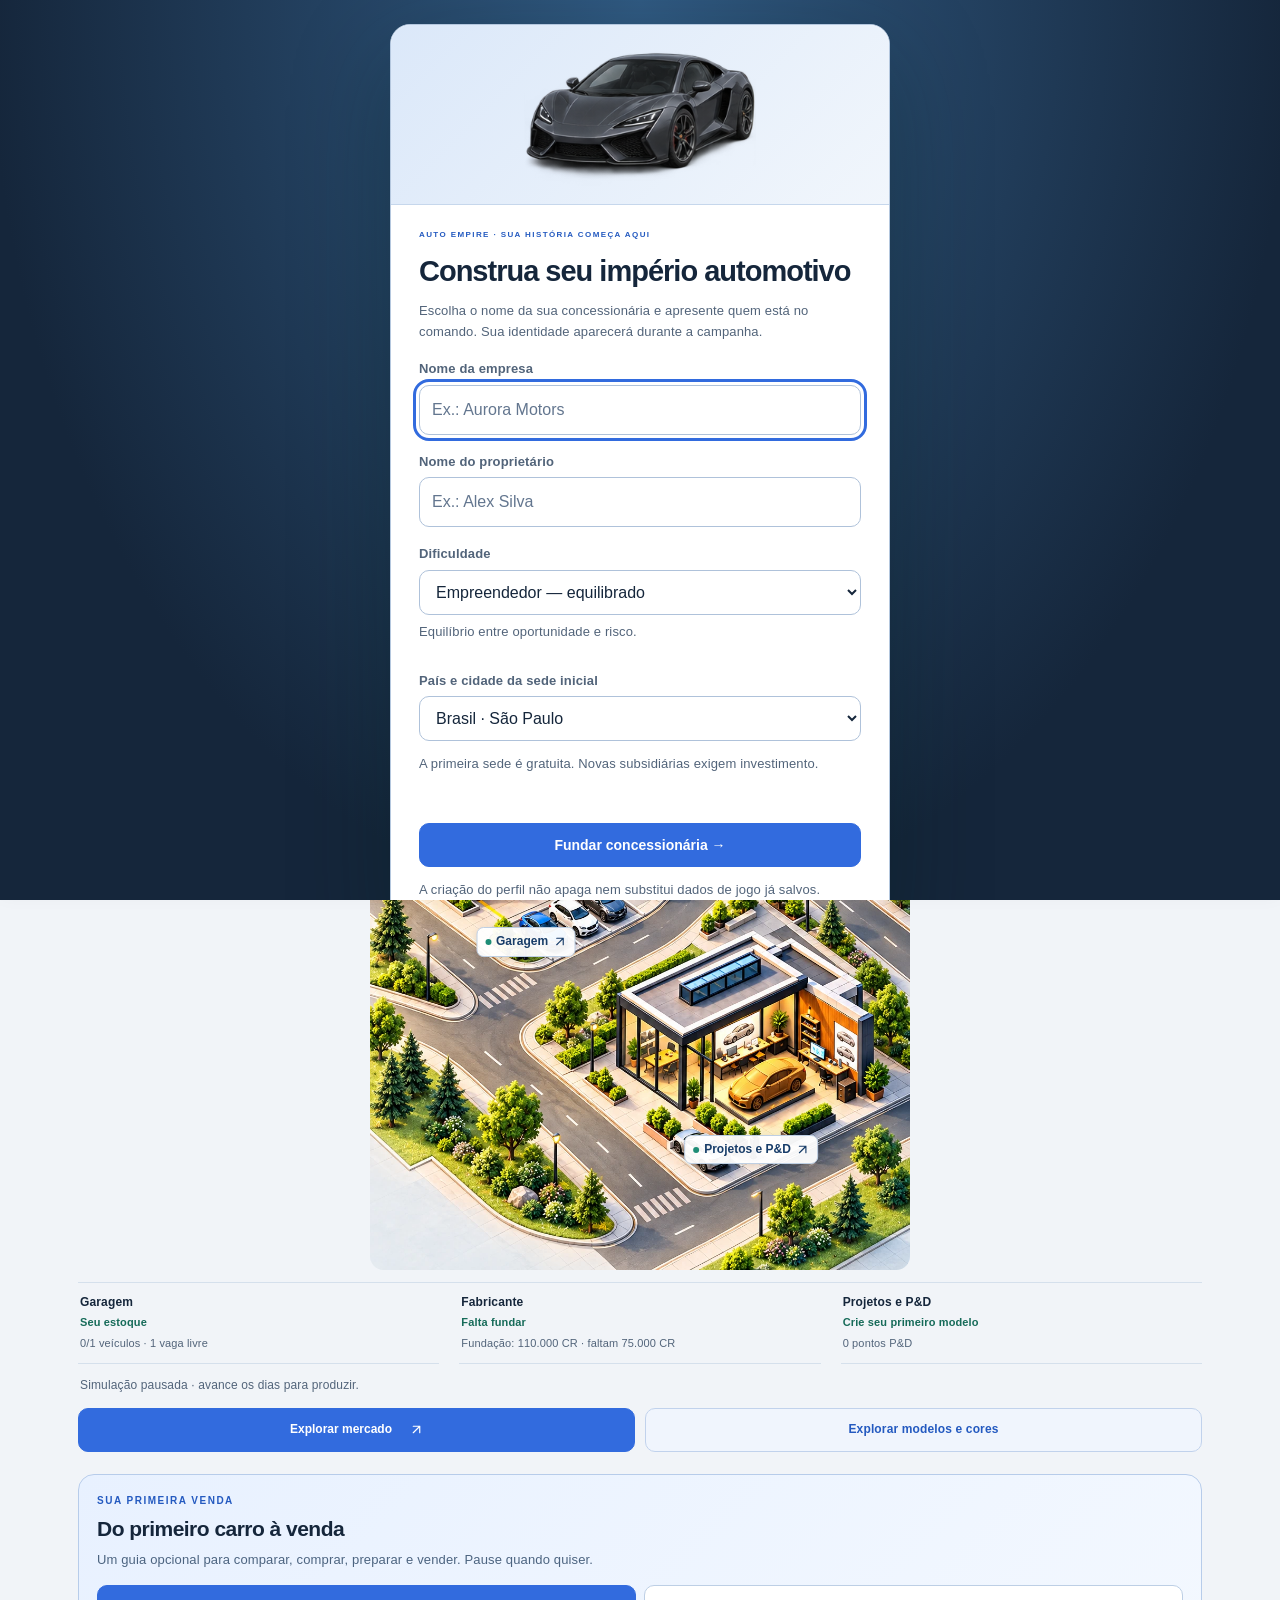
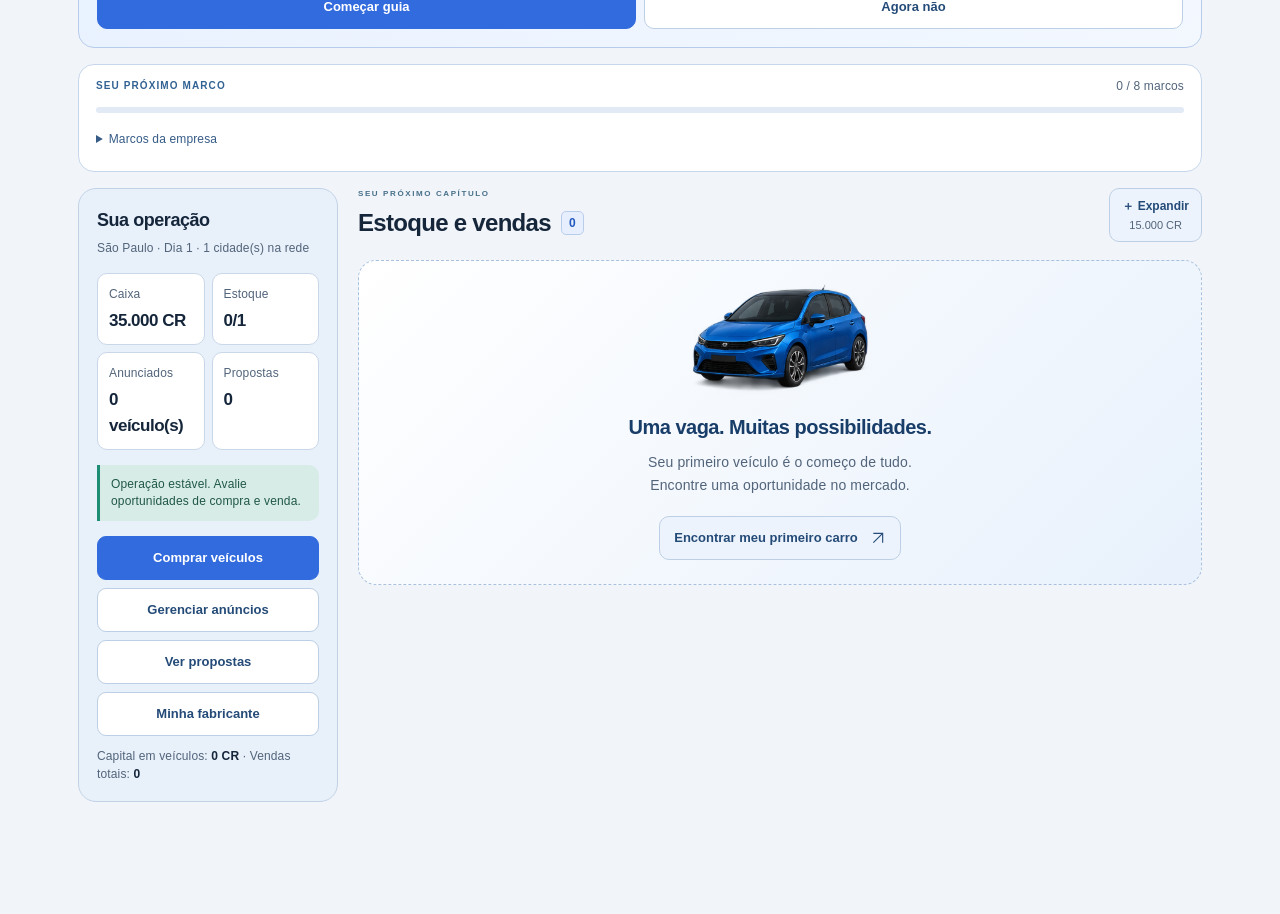
==== preview/index.html @ 383fcf3e "feat: integrate continuous district, campaign menu and streamlined subsidiary controls" ====
<!doctype html><html lang="pt-BR"><head><meta charset="utf-8"><meta name="viewport" content="width=device-width,initial-scale=1,viewport-fit=cover"><meta name="theme-color" content="#15263b"><meta name="ae-release" content="motor-district-9100"><meta name="apple-mobile-web-app-capable" content="yes"><meta name="apple-mobile-web-app-status-bar-style" content="black-translucent"><meta name="apple-mobile-web-app-title" content="Auto Empire"><link rel="manifest" href="../manifest.webmanifest"><link rel="apple-touch-icon" href="../icon-192.png"><title>Auto Empire Tycoon — Motor District</title><style>
:root{--bg:#0c121a;--panel:#18232e;--panel2:#22313d;--line:#344554;--gold:#ffc348;--green:#68d9a2;--muted:#9caebb;--red:#ff8d8d}*{box-sizing:border-box}body{margin:0;background:radial-gradient(circle at 50% -15%,#26394a,#0c121a 62%);color:#edf4f6;font:14px -apple-system,BlinkMacSystemFont,system-ui,sans-serif}button,input{font:inherit}button{cursor:pointer;border:0;border-radius:9px;background:var(--gold);color:#17202a;padding:10px 13px;font-weight:800}button:disabled{opacity:.4;cursor:not-allowed}.ghost{background:#304150;color:#f4f8f9}.smallbtn{padding:7px 9px;font-size:12px}.shell{max-width:650px;margin:auto;min-height:100vh;padding-bottom:96px}.top{padding:16px 14px 12px;display:flex;align-items:center;justify-content:space-between;gap:10px}.logo{font-weight:1000;font-size:19px;letter-spacing:-.5px;line-height:1}.logo em{color:var(--gold);font-style:normal}.tag{font-size:9px;color:#d6e0e5;letter-spacing:2px;margin-top:4px}.day{font-weight:800;text-align:right}.tiny{font-size:11px;color:var(--muted)}.content{padding:0 12px}.panel{background:linear-gradient(150deg,#1d2b36,#15202a);border:1px solid var(--line);border-radius:14px;padding:13px;margin-bottom:11px;box-shadow:0 6px 20px #0002}.stats{display:grid;grid-template-columns:repeat(3,1fr);gap:8px}.stat{padding:11px 9px}.num{font-weight:900;font-size:17px;color:var(--gold);white-space:nowrap}.label{color:var(--muted);font-size:10px;text-transform:uppercase;letter-spacing:.6px;margin-bottom:5px}.green{color:var(--green)}.red{color:var(--red)}.scene-wrap{overflow:hidden;border-radius:13px;border:1px solid #4b6470;position:relative;background:#182a34}.scene-wrap canvas{display:block;width:100%;height:auto;image-rendering:pixelated}.scene-label{position:absolute;left:12px;top:12px;background:#101923dd;padding:8px 10px;border-radius:9px;font-weight:850;pointer-events:none}.scene-label small{display:block;color:#bdd0d7;font-weight:500}.clockbar{display:flex;align-items:center;justify-content:space-between;gap:6px}.speeds{display:flex;gap:5px;align-items:center}.speeds button.active{background:var(--gold);color:#16202a}.title{font-size:16px;font-weight:900;margin:14px 0 10px}.vehicle{display:flex;align-items:center;gap:12px}.carart{width:94px;min-width:94px;height:70px;border-radius:10px;background:linear-gradient(145deg,#344f5d,#1b2a35);display:flex;align-items:center;justify-content:center;position:relative;overflow:hidden}.carart:after{content:'';position:absolute;bottom:10px;width:60px;height:6px;border-radius:50%;background:#0006;filter:blur(3px)}.carart svg{width:88px;position:relative;z-index:1;filter:drop-shadow(2px 4px 0 #0005)}.vinfo{flex:1;min-width:0}.vname{font-size:15px;font-weight:900}.price{font-weight:900;font-size:18px;color:var(--gold)}.pill{display:inline-block;padding:3px 7px;background:#294237;color:#80e2ad;border-radius:5px;font-size:10px;font-weight:700}.actions{display:flex;gap:7px;flex-wrap:wrap;margin-top:11px}.actions button{flex:1}.muted{color:var(--muted)}.section-head{display:flex;align-items:center;justify-content:space-between;margin:12px 0}.empty{text-align:center;padding:24px;color:var(--muted)}.bottom{position:fixed;bottom:0;left:0;right:0;background:#101923f7;border-top:1px solid #344552;display:flex;justify-content:center;padding:9px max(8px,env(safe-area-inset-right)) calc(9px + env(safe-area-inset-bottom));z-index:4}.navinner{display:grid;grid-template-columns:repeat(4,1fr);width:min(650px,100%);gap:6px}.navinner button{background:transparent;color:#a4b8c4;padding:7px 4px;font-size:11px;display:flex;flex-direction:column;gap:3px;align-items:center}.navinner button b{font-size:20px}.navinner button.active{background:#34404a;color:var(--gold)}.hide{display:none!important}.modalbg{position:fixed;inset:0;background:#05090dcc;z-index:8;display:flex;align-items:center;justify-content:center;padding:14px}.modal{width:min(430px,100%);max-height:90vh;overflow:auto;background:#1a2833;border:1px solid #567080;border-radius:18px;padding:18px;box-shadow:0 20px 90px #0009}.modal h2{margin:0 0 10px}.modal input{background:#0e1720;color:white;border:1px solid #647985;border-radius:9px;padding:12px;width:100%;margin:7px 0}.flex{display:flex;align-items:center;justify-content:space-between;gap:9px}.divider{border-top:1px solid #344554;margin:12px 0}.log{font-size:12px;color:#bed0d9;padding:8px 0;border-bottom:1px solid #30404a}.toast{position:fixed;bottom:85px;left:50%;transform:translateX(-50%);z-index:12;background:#e5ad42;color:#18212a;padding:10px 15px;border-radius:9px;font-weight:800;max-width:90%;text-align:center;box-shadow:0 8px 28px #0008}.progress{height:8px;background:#0b151d;border-radius:9px;overflow:hidden;margin:6px 0}.progress i{display:block;height:100%;background:#69d8a1}.kv{display:flex;justify-content:space-between;padding:7px 0;border-bottom:1px solid #33434f}body:not(.ready) .shell{visibility:hidden}@media(min-width:700px){.scene-wrap canvas{max-height:400px;object-fit:cover}}
</style><style>
:root{--gold:#ffbd39;--panel:#172331}body{background:radial-gradient(ellipse at 50% -20%,#36536a,#0a111a 70%)}.panel{box-shadow:0 8px 28px #0004;border-color:#3b5060}.logo{font-size:21px;text-shadow:0 2px 1px #0008}.num{font-variant-numeric:tabular-nums}.scene-wrap{box-shadow:inset 0 0 0 2px #263b4c,0 10px 28px #0006}.carart{background:radial-gradient(circle at 50% 0%,#557386,#1c2c38)}.carart svg{image-rendering:pixelated}.pill.risk{background:#4b3532;color:#ffb1a0}.pill.good{background:#224c43;color:#90efc5}.extra{font-size:11px;color:#a9c4d0;margin-top:6px}.inspectbox{border:1px solid #52616b;background:#111e29;padding:10px;border-radius:10px;margin:10px 0}.buyer{background:#243744;padding:9px;border-radius:9px;margin:7px 0}.hint{color:#ffcf70;font-size:11px}.scene-label{border:1px solid #ffffff20;backdrop-filter:blur(4px)}button:focus-visible{outline:3px solid #fff;outline-offset:2px}
</style><link rel="stylesheet" href="./css/visual-redesign.css?v=9100"><link rel="stylesheet" href="./css/vehicle-collection.css?v=9100"><link rel="stylesheet" href="./css/trade-summary.css?v=9100"><link rel="stylesheet" href="./css/first-sale-guide.css?v=9100"><link rel="stylesheet" href="./css/motor-district-next.css?v=9100"><link rel="stylesheet" href="./css/operations-map.css?v=9100"></head><body><div class="shell"><header class="top"><div><div class="logo">AUTO <em>EMPIRE</em></div><div class="tag">TYCOON · ALPHA 0.7 · PRÉVIA</div></div><div class="day"><span id="day"></span><div class="tiny" id="time"></div></div></header><main class="content"><div class="stats"><div class="panel stat"><div class="label">Caixa</div><div class="num" id="cash"></div></div><div class="panel stat"><div class="label">Patrimônio</div><div class="num" id="worth"></div></div><div class="panel stat"><div class="label">Reputação</div><div class="num" id="rep"></div></div></div><div class="panel clockbar"><div><b>⏱ Simulação</b><div class="tiny" id="state"></div></div><div class="speeds"><button id="pause" onclick="toggle()">▶</button><button class="ghost smallbtn" data-speed="1" onclick="setSpeed(1)">1×</button><button class="ghost smallbtn" data-speed="2" onclick="setSpeed(2)">2×</button><button class="ghost smallbtn" data-speed="4" onclick="setSpeed(4)">4×</button></div></div><div id="garage"><div class="scene-wrap"><canvas id="scene" width="384" height="250" aria-label="Garagem isométrica em pixel art"></canvas><div class="scene-label">GARAGEM SÃO PAULO <small id="occupancy"></small></div></div><div class="section-head"><div class="title">Meu estoque</div><button class="ghost smallbtn" onclick="expand()">＋ Expandir · 15.000 CR</button></div><div id="stock"></div></div><div id="market" class="hide"><div class="section-head"><div class="title">🚗 Mercado de São Paulo</div><button class="ghost smallbtn" onclick="refreshPaid()">↻ Novos anúncios</button></div><p class="tiny">Preços e condições variam. Negocie e procure margem após os reparos.</p><div id="listings"></div></div><div id="reports" class="hide"><div class="title">📊 Relatórios</div><div class="panel" id="summary"></div><div class="title">Últimas transações</div><div class="panel" id="ledger"></div></div><div id="events" class="hide"><div class="title">📋 Central de eventos</div><div class="panel" id="log"></div><div class="actions"><button class="ghost" onclick="save();toast('Campanha salva!')">💾 Salvar</button><button class="ghost" onclick="newGame()">↻ Nova campanha</button></div><p class="tiny">Salvamento automático neste navegador. Não avança enquanto o jogo estiver fechado.</p></div></main></div><nav class="bottom"><div class="navinner"><button data-tab="garage" onclick="show('garage')"><b>🏠</b>Garagem</button><button data-tab="market" onclick="show('market')"><b>🚙</b>Mercado</button><button data-tab="reports" onclick="show('reports')"><b>📊</b>Finanças</button><button data-tab="events" onclick="show('events')"><b>🔔</b>Eventos</button></div></nav><div id="modal" class="modalbg hide"><div class="modal" id="modalbody"></div></div><div id="toast" class="toast hide"></div><script>
'use strict';const primaryCampaign=new URLSearchParams(location.search).get('campaign')==='main';const KEY=primaryCampaign?'autoempire_v02':'autoempire_preview_v06';const oldKey=primaryCampaign?'autoempire_v1':'autoempire_preview_legacy';const catalog=[['Velox City',17500,'#e7ebef','Hatch'],['Montara Cross',29000,'#cf544a','SUV'],['Aureon Sedan',22500,'#3c85a5','Sedã'],['Ravik Utility',34000,'#d5b66c','Picape'],['Nexo Compact',12500,'#5fbc8b','Compacto'],['Altis Sport',38500,'#c95c76','Esportivo'],['Orion P',30500,'#347ad1','Picape'],['Lynx Z4',19500,'#d5d6e3','Hatch']];let s,paused=true,speed=1,tab='garage',modalCar=null,lastTime=performance.now(),acc=0,scenePhase=0;const $=id=>document.getElementById(id),fmt=n=>Math.round(n).toLocaleString('pt-BR')+' CR',rand=(a,b)=>Math.floor(a+Math.random()*(b-a+1)),esc=t=>String(t).replace(/[&<>"']/g,c=>({'&':'&amp;','<':'&lt;','>':'&gt;','"':'&quot;',"'":'&#39;'}[c]));function seed(){s={version:2,cash:35000,day:1,minute:480,rep:50,slots:1,stock:[],market:[],ledger:[],logs:[],nextId:1,sales:0,profit:0};populate();note('Sua primeira garagem abriu em São Paulo. Boa sorte!');save()}function makeCar(){let m=catalog[rand(0,catalog.length-1)],year=rand(2013,2024),km=rand(22,185)*1000,condition=rand(47,94),value=Math.round(m[1]*(.7+(year-2013)*.045)*(1-(km/1000000))),repair=Math.round((100-condition)*rand(26,61));return{id:s.nextId++,name:m[0],color:m[2],kind:m[3],year,km,condition,value,repair,ask:Math.round(value*rand(77,100)/100/100)*100,listed:false,price:0,days:0,interested:false,offers:[],spent:0}}function populate(){s.market=Array.from({length:6},makeCar)}function note(msg){s.logs.unshift('Dia '+s.day+' · '+msg);s.logs=s.logs.slice(0,40)}function entry(name,amount){s.ledger.unshift({day:s.day,name,amount});s.ledger=s.ledger.slice(0,100)}function save(){try{localStorage.setItem(KEY,JSON.stringify(s))}catch(e){}}function toast(t){let e=$('toast');e.textContent=t;e.classList.remove('hide');clearTimeout(toast.t);toast.t=setTimeout(()=>e.classList.add('hide'),2500)}function setSpeed(v){speed=v;render()}function toggle(){paused=!paused;render()}function show(t){tab=t;render()}function newGame(){if(confirm('Apagar sua campanha e começar novamente?')){seed();paused=true;show('garage');toast('Nova campanha iniciada')}}function refreshPaid(){if(s.cash<100)return toast('Você precisa de 100 CR para pesquisar novos anúncios.');s.cash-=100;entry('Pesquisa de mercado',-100);populate();note('Mercado atualizado por 100 CR');save();render()}function buyDialog(id){let c=s.market.find(v=>v.id===id);if(!c)return;modalCar=id;paused=true;open(`<h2>🤝 Negociação</h2>${carRow(c)}<div class="divider"></div><p class="muted">O vendedor pede <b>${fmt(c.ask)}</b>. Faça uma contraproposta. A reserva do vendedor é desconhecida.</p><div class="tiny">Sua oferta (CR)</div><input id="bid" type="number" min="1" step="100" value="${Math.round(c.ask*.92/100)*100}"><div class="actions"><button onclick="submitBid()">Enviar oferta</button><button class="ghost" onclick="closeModal()">Cancelar</button></div><div class="tiny" id="negotiation-result"></div>`)}function submitBid(){let c=s.market.find(v=>v.id===modalCar);if(!c)return closeModal();let bid=Math.round(Number($('bid').value));if(!Number.isFinite(bid)||bid<=0)return toast('Oferta inválida');if(s.stock.length>=s.slots)return toast('Garagem cheia');if(bid>s.cash)return toast('Saldo insuficiente');if(c.reserve===undefined)c.reserve=Math.round(c.ask*rand(84,99)/100);c.attempts=(c.attempts||0)+1;if(bid<c.reserve){let counter=Math.round((c.reserve+Math.max(bid,c.ask*.92))/2/100)*100;note('Oferta recusada por '+c.name);$('negotiation-result').innerHTML=`<p class="red">Vendedor: “Não consigo por esse valor. Considere ${fmt(counter)}.”</p>`;if(c.attempts>=4){s.market=s.market.filter(v=>v.id!==c.id);closeModal();toast('Vendedor encerrou a negociação')}save();render();return}let paid=bid;s.cash-=paid;c.bought=paid;c.spent=0;c.listed=false;c.offers=[];s.stock.push(c);s.market=s.market.filter(v=>v.id!==c.id);entry('Compra · '+c.name,-paid);note('Comprou '+c.name+' por '+fmt(paid));save();closeModal();show('garage');toast('Carro adquirido!')}function repair(id){let c=s.stock.find(v=>v.id===id);if(!c)return;let cost=Math.max(250,Math.round(c.repair*.7));if(c.condition>=99)return toast('Veículo já está revisado');if(s.cash<cost)return toast('Caixa insuficiente');s.cash-=cost;c.spent+=cost;c.condition=Math.min(100,c.condition+rand(13,26));c.repair=Math.round(c.repair*.4);entry('Reparos · '+c.name,-cost);note('Revisão de '+c.name+' concluída');save();render();toast('Reparo realizado')}function listDialog(id){let c=s.stock.find(v=>v.id===id);if(!c)return;modalCar=id;open(`<h2>🏷️ Anunciar veículo</h2>${carRow(c)}<div class="divider"></div><div class="tiny">Preço pedido (CR)</div><input type="number" id="asking" min="1" step="100" value="${c.price||Math.round(c.value*(.75+c.condition/400)/100)*100}"><p class="tiny">Preços altos reduzem o interesse. Preços baixos podem acelerar a venda, mas diminuem a margem.</p><div class="actions"><button onclick="publish()">Publicar anúncio</button><button class="ghost" onclick="closeModal()">Cancelar</button></div>`)}function publish(){let c=s.stock.find(v=>v.id===modalCar);if(!c)return;let p=Math.round(Number($('asking').value));if(!Number.isFinite(p)||p<=0)return toast('Preço inválido');c.price=p;c.listed=true;c.days=0;c.offers=[];c.interested=false;note('Anúncio de '+c.name+' publicado por '+fmt(p));save();closeModal();render();toast('Anúncio publicado')}function offersDialog(id){let c=s.stock.find(v=>v.id===id);if(!c)return;modalCar=id;let offers=c.offers||[];open(`<h2>💬 Propostas recebidas</h2>${carRow(c)}<p class="tiny">Custo acumulado: ${fmt(c.bought+c.spent)} · Anúncio: ${fmt(c.price)}</p><div class="divider"></div>${offers.map((o,i)=>`<div class="panel"><div class="flex"><div><b>${esc(o.name)}</b><div class="price">${fmt(o.amount)}</div><div class="tiny">Margem antes de despesas: ${fmt(o.amount-c.bought-c.spent)}</div></div><button onclick="acceptOffer(${i})">Aceitar</button></div></div>`).join('')||'<p>Nenhuma proposta ativa.</p>'}<button class="ghost" onclick="closeModal()">Voltar</button>`)}function acceptOffer(i){let c=s.stock.find(v=>v.id===modalCar);if(!c||!c.offers[i])return;let o=c.offers[i];if(!Number.isFinite(Number(o.amount))||Number(o.amount)<=0)return toast('Proposta inválida');let profit=Number(o.amount)-(Number(c.bought)||0)-(Number(c.spent)||0);s.cash+=Number(o.amount);s.profit+=profit;s.sales++;s.rep=Math.min(100,s.rep+1);s.stock=s.stock.filter(v=>v.id!==c.id);entry('Venda · '+c.name,o.amount);note('Vendeu '+c.name+' por '+fmt(o.amount)+' (margem '+fmt(profit)+')');save();closeModal();render();toast('Venda concluída!')}function expand(){let cost=15000;if(s.cash<cost)return toast('Precisa de '+fmt(cost));if(!confirm('Expandir garagem em 2 vagas por 15.000 CR?'))return;s.cash-=cost;s.slots+=2;entry('Expansão da garagem',-cost);note('Garagem expandida para '+s.slots+' vagas');save();render();toast('Garagem ampliada!')}function tickDay(){s.day++;s.minute=480;if(s.day%3===0)populate();if(s.day%30===0){s.cash-=1200;entry('Aluguel mensal',-1200);note('Aluguel debitado: 1.200 CR')}for(let c of s.stock){if(!c.listed)continue;c.days++;let fair=c.value*(.70+c.condition/300),attraction=Math.max(.025,Math.min(.7,(.28+(fair-c.price)/Math.max(1,fair))*({casual:1.2,normal:1,hard:.78}[s.difficulty]||1)*(1+Math.min(5,Number(s.empire?.staff?.seller)||0)*.06)));if(Math.random()<attraction){let amount=Math.round(Math.min(c.price*1.03,fair)*(.87+Math.random()*.14)/100)*100;c.offers.push({name:['Alex Morgan','Sam Rivera','Jordan Lee','Taylor Brooks','Casey Novak'][rand(0,4)],amount});c.offers=c.offers.slice(-3);c.interested=true;note('Nova proposta para '+c.name+'!')}}save()}function carSvg(c){let color=c.color||'#4c99ce';return `<svg viewBox="0 0 112 75" aria-hidden="true"><path d="M11 42 L31 28 L74 24 L101 38 L103 55 L88 61 L22 61 L10 54Z" fill="${color}" stroke="#0d1720" stroke-width="3"/><path d="M35 30 L73 28 L87 40 L26 43Z" fill="#9bd3e0" stroke="#19333c" stroke-width="3"/><path d="M15 45 L99 44 L99 54 L13 54Z" fill="${color}" opacity=".85"/><path d="M25 55 L38 55 L38 65 L25 65Z M78 55 L91 55 L91 65 L78 65Z" fill="#121a21"/><path d="M14 48 L22 48 M94 48 L100 48" stroke="#ffe3a1" stroke-width="5"/><path d="M50 30 L51 43" stroke="#23414c" stroke-width="2"/></svg>`}function carRow(c){return `<div class="vehicle"><div class="carart">${carSvg(c)}</div><div class="vinfo"><div class="vname">${esc(c.name)}</div><div class="tiny">${c.year} · ${esc(c.kind)} · ${c.km.toLocaleString('pt-BR')} km</div><div class="tiny">Condição ${c.condition}% · Mercado ${fmt(c.value)}</div></div></div>`}function open(html){$('modalbody').innerHTML=html;$('modal').classList.remove('hide')}function closeModal(){$('modal').classList.add('hide');modalCar=null}function render(){if(!s)return;let h=Math.floor(s.minute/60),m=Math.floor(s.minute%60);$('day').textContent='Dia '+s.day;$('time').textContent=String(h).padStart(2,'0')+':'+String(m).padStart(2,'0')+' · São Paulo';$('cash').textContent=fmt(s.cash);$('worth').textContent=fmt(s.cash+s.stock.reduce((a,c)=>a+c.value*(.7+c.condition/300),0));$('rep').textContent=s.rep+'/100';$('state').textContent=paused?'Pausado':'Rodando a '+speed+'×';$('pause').textContent=paused?'▶':'Ⅱ';document.querySelectorAll('[data-speed]').forEach(b=>b.classList.toggle('active',Number(b.dataset.speed)===speed));document.querySelectorAll('[data-tab]').forEach(b=>b.classList.toggle('active',b.dataset.tab===tab));['garage','market','reports','events'].forEach(t=>$(t).classList.toggle('hide',t!==tab));$('occupancy').textContent=s.stock.length+' / '+s.slots+' vagas ocupadas';$('stock').innerHTML=s.stock.map(c=>`<div class="panel">${carRow(c)}<div class="divider"></div><div class="flex"><div><div class="tiny">Investido</div><b>${fmt(c.bought+c.spent)}</b></div><div style="text-align:right"><div class="tiny">${c.listed?'Anunciado':'Preço estimado'}</div><b class="green">${fmt(c.listed?c.price:c.value)}</b></div></div><div class="actions"><button class="ghost smallbtn" onclick="repair(${c.id})" ${c.condition>=99?'disabled':''}>🔧 Reparar ${fmt(Math.max(250,Math.round(c.repair*.7)))}</button><button class="smallbtn" onclick="listDialog(${c.id})">🏷 Anunciar</button>${c.offers.length?`<button class="smallbtn" onclick="offersDialog(${c.id})">💬 ${c.offers.length} proposta(s)</button>`:''}</div></div>`).join('')||'<div class="panel empty">🚘<h3>Sua garagem está vazia</h3>Encontre um carro no mercado e faça sua primeira negociação.<div class="actions"><button onclick="show(\'market\')">Explorar mercado →</button></div></div>';$('listings').innerHTML=s.market.map(c=>`<div class="panel">${carRow(c)}<div class="divider"></div><div class="flex"><div><div class="tiny">Preço pedido</div><div class="price">${fmt(c.ask)}</div><div class="tiny">Reparos estimados: ${fmt(c.repair)}</div></div><button onclick="buyDialog(${c.id})">Negociar</button></div></div>`).join('');$('summary').innerHTML=`<div class="kv"><span>Caixa</span><b>${fmt(s.cash)}</b></div><div class="kv"><span>Estoque</span><b>${s.stock.length} veículos</b></div><div class="kv"><span>Vagas</span><b>${s.slots}</b></div><div class="kv"><span>Vendas realizadas</span><b>${s.sales}</b></div><div class="kv"><span>Margem realizada (antes dos fixos)</span><b class="${s.profit>=0?'green':'red'}">${fmt(s.profit)}</b></div><div class="kv"><span>Aluguel / 30 dias</span><b>${fmt(({casual:700,normal:1200,hard:1900}[s.difficulty]||1200))}</b></div>`;$('ledger').innerHTML=s.ledger.length?s.ledger.slice(0,30).map(e=>`<div class="kv"><span class="tiny">Dia ${e.day} · ${esc(e.name)}</span><b class="${e.amount>=0?'green':'red'}">${e.amount>=0?'+':''}${fmt(e.amount)}</b></div>`).join(''):'<p class="muted">Sem movimentações ainda.</p>';$('log').innerHTML=s.logs.map(x=>`<div class="log">${esc(x)}</div>`).join('');drawScene()}function drawScene(){let canvas=$('scene');if(!canvas||getComputedStyle(canvas).display==='none'||getComputedStyle(canvas).visibility==='hidden')return;let ctx=canvas.getContext('2d');if(!ctx)return;ctx.imageSmoothingEnabled=false;let W=384,H=250;ctx.fillStyle='#658a9b';ctx.fillRect(0,0,W,H);ctx.fillStyle='#8eb6c4';ctx.fillRect(0,0,W,60);for(let i=0;i<15;i++){ctx.fillStyle=i%2?'#7da49b':'#73988e';ctx.fillRect((i*49)%384,56+(i*17)%110,45,48)}function poly(points,fill,stroke){ctx.beginPath();ctx.moveTo(...points[0]);points.slice(1).forEach(p=>ctx.lineTo(...p));ctx.closePath();ctx.fillStyle=fill;ctx.fill();if(stroke){ctx.strokeStyle=stroke;ctx.lineWidth=2;ctx.stroke()}}poly([[0,134],[197,39],[384,129],[187,232]],'#b6a995','#50616b');for(let y=0;y<7;y++)for(let x=0;x<9;x++){let px=23+x*43+(y%2)*4,py=128+y*13-x*8;if(px>12&&px<370&&py>50&&py<225){ctx.fillStyle=(x+y)%2?'#a9a393':'#c1b39a';ctx.fillRect(px,py,14,3)}}poly([[14,93],[112,46],[194,82],[96,132]],'#293b43','#1c2930');poly([[14,93],[96,132],[96,174],[14,133]],'#d4a86d','#3c3e3c');poly([[96,132],[194,82],[194,127],[96,174]],'#8e725a','#3c3e3c');poly([[11,90],[111,38],[201,81],[96,135]],'#36434b','#1e2932');poly([[108,140],[155,117],[155,146],[108,170]],'#183b4c','#192a30');poly([[32,111],[78,89],[78,117],[32,139]],'#8ed2e5','#355361');ctx.fillStyle='#f6c44c';ctx.fillRect(34,91,71,9);ctx.fillStyle='#17232c';ctx.font='bold 9px monospace';ctx.fillText('AUTO EMPIRE',36,99);let spots=Math.min(s.slots,6);for(let i=0;i<spots;i++){let x=165+(i%3)*56,y=130+Math.floor(i/3)*37+(i%3)*-16;poly([[x,y],[x+35,y-16],[x+62,y-2],[x+26,y+15]],'#d5cbb4','#819188');if(s.stock[i])drawCar(x+8,y-5,s.stock[i].color)}for(let i=0;i<7;i++){let x=(i*79+19)%384,y=195+(i%3)*17;ctx.fillStyle='#315d43';ctx.fillRect(x,y,5,16);ctx.fillStyle='#3f8557';ctx.fillRect(x-8,y-9,20,14);ctx.fillStyle='#56a368';ctx.fillRect(x-4,y-16,12,12)}ctx.fillStyle='#172530';ctx.fillRect(0,239,384,11);function drawCar(x,y,color){poly([[x,y],[x+27,y-12],[x+48,y-2],[x+20,y+12]],'#182a34');poly([[x,y-7],[x+26,y-19],[x+47,y-8],[x+20,y+4]],color,'#1e2b36');poly([[x+10,y-12],[x+24,y-19],[x+36,y-12],[x+20,y-5]],'#b3dce4','#31515c');ctx.fillStyle='#141b20';ctx.fillRect(x+4,y+3,7,6);ctx.fillRect(x+31,y-1,7,6);ctx.fillStyle='#f6d89d';ctx.fillRect(x+40,y-8,5,3)}}function frame(now){let dt=Math.min(.15,(now-lastTime)/1000);lastTime=now;if(!paused&&$('modal').classList.contains('hide')){acc+=dt*speed;let minutes=dt*speed*24;s.minute+=minutes;while(s.minute>=1440){s.minute-=1440;tickDay()}if(acc>.25){acc=0;render()} }requestAnimationFrame(frame)}try{s=JSON.parse(localStorage.getItem(KEY))}catch(e){}const campaignLoaded=!!s&&s.version===2;if(!s||s.version!==2)seed();render();document.body.classList.add('ready');document.addEventListener('visibilitychange',()=>{if(document.hidden){paused=true;save()}else{lastTime=performance.now();render()}});window.addEventListener('pagehide',()=>{paused=true;save()});requestAnimationFrame(frame);
</script><script>
// Alpha 0.3 gameplay upgrade: maintains backwards-compatible v0.2 save data.
const originalMakeCar=makeCar;
makeCar=function(){const c=originalMakeCar();c.fault=rand(1,100)<=42?['Vazamento de óleo','Suspensão desgastada','Transmissão irregular','Falha elétrica'][rand(0,3)]:null;c.inspected=false;c.faultRevealed=false;c.faultFixed=false;c.segment=c.kind;return c};
function faultCost(c){return c.fault&&!c.faultFixed?Math.max(550,Math.round(c.value*.055)):0}
function inspectCar(id,source){let c=(source==='market'?s.market:s.stock).find(v=>v.id===id);if(!c)return;let cost=source==='market'?350:250;if(s.cash<cost)return toast('Caixa insuficiente para vistoria');s.cash-=cost;entry('Vistoria · '+c.name,-cost);if(source==='stock')c.spent=(c.spent||0)+cost;c.inspected=true;c.faultRevealed=true;note('Vistoria realizada: '+c.name);save();render();toast(c.fault&&!c.faultFixed?'Vistoria detectou: '+c.fault:'Vistoria: nenhum defeito grave');if(source==='market')buyDialog(id);else vehicleDetails(id)}
function vehicleDetails(id){let c=s.stock.find(v=>v.id===id);if(!c)return;modalCar=id;open(`<h2>🚘 Ficha técnica</h2>${carRow(c)}<div class="divider"></div><div class="kv"><span>Histórico de vistoria</span><b>${c.inspected?'Verificado':'Não verificado'}</b></div><div class="kv"><span>Risco mecânico</span><b>${c.faultRevealed?(c.fault&&!c.faultFixed?esc(c.fault):'Sem defeito grave'):'Desconhecido'}</b></div><div class="kv"><span>Condição</span><b>${c.condition}%</b></div><div class="kv"><span>Investimento</span><b>${fmt(c.bought+(c.spent||0))}</b></div><div class="actions"><button onclick="inspectCar(${c.id},'stock')">🔎 Vistoriar · 250 CR</button>${c.faultRevealed&&c.fault&&!c.faultFixed?`<button onclick="fixFault(${c.id})">🔧 Corrigir · ${fmt(faultCost(c))}</button>`:''}<button class="ghost" onclick="closeModal()">Fechar</button></div>`)}
function fixFault(id){let c=s.stock.find(v=>v.id===id);if(!c||!c.fault||c.faultFixed)return;let cost=faultCost(c);if(s.cash<cost)return toast('Caixa insuficiente');s.cash-=cost;c.spent=(c.spent||0)+cost;c.faultFixed=true;c.condition=Math.min(100,c.condition+9);entry('Reparo estrutural · '+c.name,-cost);note('Defeito corrigido em '+c.name);save();render();vehicleDetails(id);toast('Defeito corrigido')}
const originalBuyDialog=buyDialog;
buyDialog=function(id){originalBuyDialog(id);let c=s.market.find(v=>v.id===id);if(!c)return;let box=document.createElement('div');box.className='inspectbox';box.innerHTML=`<b>🔎 Histórico mecânico</b><div class="extra">${c.faultRevealed?(c.fault?'<span class="red">'+esc(c.fault)+'</span>':'Nenhum defeito grave detectado'):'Há risco de defeitos ocultos. Uma vistoria reduz a incerteza.'}</div><div class="actions"><button class="ghost smallbtn" onclick="inspectCar(${id},'market')">Vistoriar · 350 CR</button></div>`;$('modalbody').insertBefore(box,$('modalbody').querySelector('.divider'))};
// Vehicle inspection UI is registered with the shared render refresh pipeline.
function aeRefreshInspections(){
 document.querySelectorAll('#stock .panel').forEach((el,i)=>{
  const c=s.stock[i];if(!c)return;
  const act=el.querySelector('.actions');
  if(act&&!act.querySelector('[data-ae-inspect]')){
   const b=document.createElement('button');
   b.className='ghost smallbtn';b.dataset.aeInspect='1';
   b.textContent='🔎 Ficha / vistoria';b.onclick=()=>vehicleDetails(c.id);
   act.appendChild(b);
  }
  if(c.faultRevealed&&c.fault&&!c.faultFixed){
   const info=el.querySelector('.vinfo');
   if(info&&!info.querySelector('[data-ae-fault]')){
    const tag=document.createElement('div');tag.className='extra red';tag.dataset.aeFault='1';
    tag.textContent='⚠ '+c.fault;info.appendChild(tag);
   }
  }
 });
 document.querySelectorAll('#listings .panel').forEach((el,i)=>{
  const c=s.market[i],info=el.querySelector('.vinfo');if(!c||!info)return;
  let line=info.querySelector('[data-ae-inspection]');
  if(!line){line=document.createElement('div');line.className='extra';line.dataset.aeInspection='1';info.appendChild(line)}
  line.textContent=c.inspected?(c.fault?'⚠ Vistoria: '+c.fault:'✓ Vistoria sem defeito grave'):'🔎 Histórico não verificado';
 });
}
(window.aeUiRefreshers||(window.aeUiRefreshers=[])).push(aeRefreshInspections);
const originalOffersDialog=offersDialog;
offersDialog=function(id){originalOffersDialog(id);let c=s.stock.find(v=>v.id===id);if(!c)return;let el=$('modalbody');let html=`<div class="inspectbox"><b>Perfil dos compradores</b><p class="tiny">Cada cliente tem prioridades e orçamento próprios. Ofertas não garantem lucro.</p>${(c.offers||[]).map(o=>`<div class="buyer">👤 ${esc(o.name)} · ${esc(o.preference||'Busca bom custo-benefício')}<div class="extra">Orçamento: ${fmt(o.budget||o.amount)}</div></div>`).join('')}</div>`;el.insertAdjacentHTML('beforeend',html)};
const originalTickDay=tickDay;
tickDay=function(){originalTickDay();for(let c of s.stock){if(!c.listed)continue;for(let o of c.offers||[]){if(!o.preference){o.preference=['Prioriza confiabilidade','Procura menor preço','Prefere baixa quilometragem','Valoriza boa conservação'][rand(0,3)];o.budget=Math.round(o.amount*rand(100,112)/100)}}}if(s.day%7===0){let event=rand(0,2);if(event===0){note('📈 Demanda por compactos cresceu em São Paulo');}else if(event===1){note('📰 Clientes estão mais atentos ao histórico mecânico');}else note('🏁 Festival automotivo movimenta o mercado')}save()};
const originalAcceptOffer=acceptOffer;
acceptOffer=function(i){let c=s.stock.find(v=>v.id===modalCar);if(c&&c.fault&&!c.faultFixed){let o=c.offers&&c.offers[i];if(!o)return;let risk=confirm('Este veículo pode ter um defeito mecânico não corrigido. Vender assim pode gerar reclamações e custos de pós-venda. Continuar?');if(!risk)return;originalAcceptOffer(i);if(Math.random()<.65){let penalty=Math.round(faultCost(c)*1.25);s.cash-=penalty;s.rep=Math.max(0,s.rep-7);entry('Garantia / reclamação · '+c.name,-penalty);s.profit-=penalty;note('⚠ Reclamação pós-venda de '+c.name+': '+fmt(penalty));save();render();toast('Venda gerou reclamação!')}return}originalAcceptOffer(i)};
const originalDrawScene=drawScene;
drawScene=function(){originalDrawScene();const cv=$('scene'),ctx=cv.getContext('2d');let t=performance.now()/1000;if(!paused){ctx.fillStyle='#e9d78d';for(let i=0;i<3;i++){let x=(Math.floor(t*9+i*117)%460)-40,y=201+(i%2)*16;ctx.fillRect(x,y,5,3);ctx.fillStyle='#273a3c';ctx.fillRect(x+2,y-5,2,5);ctx.fillStyle='#e9d78d'}}};
// Preserve existing saves; add missing v0.3 fields lazily.
for(let c of [...s.stock,...s.market]){if(c.fault===undefined)c.fault=null;if(c.inspected===undefined)c.inspected=false;if(c.faultRevealed===undefined)c.faultRevealed=false;if(c.faultFixed===undefined)c.faultFixed=false}
render();
</script><script>if ("serviceWorker" in navigator && location.protocol === "https:") { window.addEventListener("load",()=>Promise.resolve().catch(()=>{})); }</script>
<script src="./js/save-backups.js?v=9100"></script>
<script id="alpha06-consolidation">
(function(){
  'use strict';
  const events=document.getElementById('events');
  if(events){
    const p=document.createElement('div');
    p.className='panel';
    p.innerHTML='<b>💾 Backup da campanha</b><p class="tiny">Exporte antes de atualizar. A importação substitui o progresso deste navegador.</p><div class="actions"><button id="ae-export" class="ghost">Exportar backup</button><button id="ae-import" class="ghost">Importar backup</button></div><input type="file" id="ae-backup-file" accept=".json,application/json" style="display:none">';
    events.appendChild(p);
    document.getElementById('ae-export').onclick=()=>window.AEBackups.exportCurrent();
    document.getElementById('ae-import').onclick=()=>document.getElementById('ae-backup-file').click();
    document.getElementById('ae-backup-file').onchange=async function(){
      try{await window.AEBackups.importFile(this.files?.[0]);}finally{this.value='';}
    };
  }
  const market=document.getElementById('market');
  if(market){
    const controls=document.createElement('div');controls.className='panel';
    controls.innerHTML='<div class="flex"><label for="ae-kind">Categoria</label><select id="ae-kind" style="max-width:58%;padding:9px;border-radius:8px;background:#243542;color:white"><option value="all">Todas</option></select></div><div class="flex" style="margin-top:8px"><label for="ae-sort">Ordenar por</label><select id="ae-sort" style="max-width:58%;padding:9px;border-radius:8px;background:#243542;color:white"><option value="default">Original</option><option value="cheap">Menor preço</option><option value="expensive">Maior preço</option><option value="condition">Melhor condição</option><option value="margin">Maior margem estimada</option></select></div>';
    const listings=document.getElementById('listings');
    if(listings){listings.parentNode.insertBefore(controls,listings);const select=controls.querySelector('#ae-kind');
      for(const k of [...new Set(catalog.map(c=>c[3]))].sort()){const o=document.createElement('option');o.value=k;o.textContent=k;select.appendChild(o)}
      // Rebuild from the canonical market data on every change.
      // Never infer a vehicle's category from a previously sorted DOM position.
      function applyMarketView(){
        const kind=select.value, sort=controls.querySelector('#ae-sort').value;
        const byId=new Map(s.market.map(c=>[String(c.id),c]));
        const cards=[...listings.children];
        const records=cards.map(el=>{
          const match=el.querySelector('button[onclick^="buyDialog("]');
          const id=match&&match.getAttribute('onclick').match(/buyDialog\((\d+)\)/);
          return {el,car:id?byId.get(id[1]):null};
        }).filter(x=>x.car);
        const key=c=>sort==='cheap'?c.ask:sort==='expensive'?-c.ask:sort==='condition'?-c.condition:sort==='margin'?-(c.value-c.ask):0;
        records.sort((a,b)=>key(a.car)-key(b.car)).forEach(({el,car})=>{
          el.style.display=(kind==='all'||car.kind===kind)?'':'none';
          listings.appendChild(el);
        });
      }
      select.onchange=()=>render();
      controls.querySelector('#ae-sort').onchange=()=>render();
      const originalMarketRender=render;
      (window.aeUiRefreshers||(window.aeUiRefreshers=[])).push(applyMarketView);
      applyMarketView();
    }
  }
  const reports=document.getElementById('reports');
  if(reports){
    const p=document.createElement('div');p.className='panel';p.id='ae-extra-finances';
    reports.appendChild(p);
    const refreshExtraFinances=function(){
      const el=document.getElementById('ae-extra-finances');if(!el)return;
      const stock=s.stock||[],invested=stock.reduce((sum,c)=>sum+(Number(c.bought)||0)+(Number(c.spent)||0),0);
      const estimated=stock.reduce((sum,c)=>sum+(Number(c.value)||0)*(.7+(Number(c.condition)||0)/300),0);
      const occupancy=s.slots?Math.round(stock.length/s.slots*100):0;
      el.innerHTML='<b>📈 Indicadores adicionais</b><div class="divider"></div><div class="flex"><span>Capital investido no estoque</span><b>'+fmt(invested)+'</b></div><div class="flex"><span>Valor estimado do estoque</span><b>'+fmt(estimated)+'</b></div><div class="flex"><span>Ocupação da garagem</span><b>'+occupancy+'%</b></div><div class="flex"><span>Lucro acumulado por venda (média)</span><b>'+fmt(s.sales?s.profit/s.sales:0)+'</b></div>';
    };
    (window.aeUiRefreshers||(window.aeUiRefreshers=[])).push(refreshExtraFinances);
    refreshExtraFinances();
  }
})();
</script><script id="alpha07-market-intel">
(function(){
  'use strict';
  const market=document.getElementById('market');
  const listings=document.getElementById('listings');
  if(!market||!listings)return;
  const header=market.querySelector('.section-head .title');
  if(header)header.textContent='🚗 Mercado de São Paulo · Alpha 0.7';
  const panel=document.createElement('section');
  panel.className='panel';
  panel.id='ae-intel';
  panel.setAttribute('aria-label','Análise do mercado');
  const controls=document.getElementById('ae-kind');
  const anchor=controls&&controls.closest('.panel');
  if(anchor)anchor.parentNode.insertBefore(panel,anchor);
  else listings.parentNode.insertBefore(panel,listings);
  const previousRender=render;
  function refreshIntel(){
    const cars=s.market||[];
    if(!cars.length){panel.innerHTML='<b>📊 Radar de oportunidades</b><p class="tiny">Sem anúncios disponíveis.</p>';return}
    const groups={};
    cars.forEach(c=>{
      const k=c.kind||'Outros';
      (groups[k]||(groups[k]=[])).push(c);
    });
    const summaries=Object.entries(groups).map(([kind,items])=>{
      const avg=Math.round(items.reduce((n,c)=>n+c.ask,0)/items.length);
      const best=items.reduce((a,c)=>(c.value-c.ask)>(a.value-a.ask)?c:a);
      return {kind,avg,count:items.length,best,spread:best.value-best.ask};
    }).sort((a,b)=>b.spread-a.spread);
    const leader=summaries[0];
    panel.innerHTML='<b>📊 Radar de oportunidades</b>'+
      '<p class="tiny">Estimativas baseadas nos anúncios atuais; não garantem lucro. Custos de reparo, vistoria e revenda podem reduzir a margem.</p>'+
      '<div class="kv"><span>Melhor diferença estimada</span><b>'+esc(leader.best.name)+' · '+fmt(leader.spread)+'</b></div>'+
      summaries.map(g=>'<div class="kv"><span>'+esc(g.kind)+' · '+g.count+' anúncio(s)</span><b>Preço médio '+fmt(g.avg)+'</b></div>').join('');
  }
  (window.aeUiRefreshers||(window.aeUiRefreshers=[])).push(refreshIntel);
  refreshIntel();
})();
</script><script id="alpha08-release">
(function(){
'use strict';
const VERSION='Alpha 0.8.0';
document.title='Auto Empire Tycoon — '+VERSION;
const version=document.createElement('div');
version.id='ae-version';version.textContent='AUTO EMPIRE TYCOON · '+VERSION+' · BUILD 0800';
version.style.cssText='position:sticky;top:0;z-index:50;text-align:center;background:#ffca57;color:#15232e;font:800 11px system-ui;padding:8px;letter-spacing:.8px';
document.body.prepend(version);
const style=document.createElement('style');
style.textContent='#ae-demand .kv{padding:7px 0}#ae-garage-detail{border:1px solid #d1a950}#ae-garage-buttons{display:flex;flex-wrap:wrap;gap:7px;margin:8px 0}#ae-garage-buttons button{flex:1 1 75px}#ae-econ-status{font-size:12px;color:#ffd37c;margin:8px 0}';
document.head.appendChild(style);
// Stage 1: garage controls and distinct silhouettes, with no reliance on touch hit-testing.
const canvas=document.getElementById('scene');
const garage=document.getElementById('garage');
let selected=0;
if(canvas&&garage){
 const controls=document.createElement('div');controls.id='ae-garage-buttons';
 const detail=document.createElement('div');detail.id='ae-garage-detail';detail.className='panel';
 canvas.parentElement.insertAdjacentElement('afterend',detail);
 detail.before(controls);
 function selectSlot(i){selected=i;refreshGarage();drawScene()}
 function refreshGarage(){
  const slots=Math.min(6,Math.max(1,s.slots));
  if(selected>=slots)selected=0;
  controls.innerHTML=Array.from({length:slots},(_,i)=>'<button type="button" data-ae-slot="'+i+'" class="'+(selected===i?'':'ghost')+'">Vaga '+(i+1)+(s.stock[i]?' 🚗':' ＋')+'</button>').join('');
  const c=s.stock[selected];
  if(!c){detail.innerHTML='<b>Vaga '+(selected+1)+' livre</b><p class="tiny">Adquira um veículo no Mercado para ocupar esta vaga.</p>';return}
  const invested=(Number(c.bought)||0)+(Number(c.spent)||0);
  detail.innerHTML='<b>Vaga '+(selected+1)+' · '+esc(c.name)+'</b><div class="kv"><span>Tipo</span><b>'+esc(c.kind)+'</b></div><div class="kv"><span>Condição</span><b>'+c.condition+'%</b></div><div class="kv"><span>Investido</span><b>'+fmt(invested)+'</b></div><div class="kv"><span>Anúncio</span><b>'+(c.listed?fmt(c.price):'Não anunciado')+'</b></div>';
 }
 controls.addEventListener('click',e=>{const b=e.target.closest('[data-ae-slot]');if(b)selectSlot(Number(b.dataset.aeSlot))});
 const priorDraw=drawScene;
 /* Retired obsolete scene renderer (alpha08-release); Alpha 1.2.0 uses the shared sprite scene. */
 canvas.addEventListener('click',e=>{
  const rect=canvas.getBoundingClientRect(),x=(e.clientX-rect.left)*canvas.width/rect.width,y=(e.clientY-rect.top)*canvas.height/rect.height;
  let best=-1,distance=1e9;
  for(let i=0;i<Math.min(s.slots,6);i++){const cx=195+(i%3)*56,cy=130+Math.floor(i/3)*37+(i%3)*-16;const d=Math.hypot(x-cx,y-cy);if(d<distance){best=i;distance=d}}
  if(distance<48)selectSlot(best);
 });
 (window.aeUiRefreshers||(window.aeUiRefreshers=[])).push(refreshGarage);
 refreshGarage();drawScene();
}
// Stage 2: deterministic daily segment demand; preserve version 2 save format.
const SEGMENTS=['Compacto','Hatch','Sedã','SUV','Picape','Esportivo'];
function demand(kind,day){const index=Math.max(0,SEGMENTS.indexOf(kind));return Math.max(0.78,Math.min(1.24,1+Math.sin(day*.29+index*1.6)*.17+Math.cos(day*.08+index)*.05))}
const originalTickDay=tickDay;
tickDay=function(){
 originalTickDay();
 if(s.day%7===0){const top=SEGMENTS.map(k=>({k,v:demand(k,s.day)})).sort((a,b)=>b.v-a.v)[0];note('Boletim semanal: procura em alta por '+top.k+' ('+Math.round(top.v*100)+'% do normal)');}
};
const market=document.getElementById('market');
if(market){
 const demandPanel=document.createElement('div');demandPanel.className='panel';demandPanel.id='ae-demand';
 const listings=document.getElementById('listings');listings.parentNode.insertBefore(demandPanel,listings);
 const refreshDemand=()=>{
  const ranked=SEGMENTS.map(k=>({kind:k,v:demand(k,s.day)})).sort((a,b)=>b.v-a.v);
  demandPanel.innerHTML='<b>📈 Termômetro de demanda · Dia '+s.day+'</b><p class="tiny">Tendência fictícia por segmento. Indicador informativo; não altera as ofertas nesta versão.</p>'+ranked.map(x=>'<div class="kv"><span>'+esc(x.kind)+'</span><b>'+Math.round(x.v*100)+'%</b></div>').join('');
 };
 (window.aeUiRefreshers||(window.aeUiRefreshers=[])).push(refreshDemand);
 render();
}
// Stage 3: quality-of-life and explicit release identity.
const garageTitle=garage&&garage.querySelector('.section-head .title');
if(garageTitle)garageTitle.textContent='🚗 Meu estoque';

})();
</script><script id="alpha081-test-controls">
(function(){
'use strict';
document.title='Auto Empire Tycoon — Alpha 0.8.1 TESTE';
const badge=document.getElementById('ae-version');
if(badge)badge.textContent='AUTO EMPIRE TYCOON · ALPHA 0.8.1 · BUILD 0801';
const garage=document.getElementById('garage');
if(!garage)return;
const bar=document.createElement('div');bar.className='panel';bar.id='ae-test-bar';
bar.innerHTML='<b>🧪 Ferramentas de teste · 0.8.1</b><p class="tiny">Créditos e vagas extras somente neste salvamento de testes. Não altera a versão pública.</p><div class="actions"><button id="ae-fund-test" type="button">＋ 1.000.000 CR</button><button id="ae-slots-test" type="button" class="ghost">Liberar 6 vagas</button></div><p id="ae-test-feedback" class="tiny"></p>';
garage.insertBefore(bar,garage.firstChild);
const feedback=document.getElementById('ae-test-feedback');
document.getElementById('ae-fund-test').addEventListener('click',()=>{
 s.cash+=1000000;entry('Crédito de testes Alpha 0.8.1',1000000);note('Crédito de testes recebido: 1.000.000 CR');save();render();
 feedback.textContent='Crédito adicionado! Caixa atualizado.';
});
document.getElementById('ae-slots-test').addEventListener('click',()=>{
 s.slots=Math.max(6,s.slots);note('Garagem de testes ampliada para 6 vagas');save();render();
 feedback.textContent='Seis vagas liberadas. Toque nos botões Vaga 1–6 abaixo do cenário.';
});
const detail=document.getElementById('ae-garage-detail');
if(detail){
 const hint=document.createElement('p');hint.className='tiny';hint.textContent='Dica: no início há apenas uma vaga. Libere 6 vagas acima e use os botões Vaga 1–6 para alternar.';
 detail.parentElement.insertBefore(hint,detail);
}
})();
</script><script id="alpha082-testing">
(function(){
'use strict';
document.title='Auto Empire Tycoon — Alpha 0.8.2';
const version=document.getElementById('ae-version');
if(version)version.textContent='AUTO EMPIRE TYCOON · ALPHA 0.8.2 · BUILD 0802';
const bar=document.getElementById('ae-test-bar');
if(!bar)return;
const newButton=document.createElement('button');
newButton.type='button';newButton.className='ghost';newButton.textContent='🚘 Montar garagem de demonstração';
bar.querySelector('.actions').appendChild(newButton);
const status=document.createElement('div');status.className='panel';status.id='ae-slot-status';
const buttons=document.getElementById('ae-garage-buttons');
if(buttons)buttons.insertAdjacentElement('afterend',status);
function refresh(){
 const active=buttons&&buttons.querySelector('button:not(.ghost)[data-ae-slot]');
 const index=active?Number(active.dataset.aeSlot):0;
 const car=s.stock[index];
 status.innerHTML='<b>🔎 Seleção ativa: Vaga '+(index+1)+'</b><p class="tiny">'+(car?esc(car.name)+' · '+esc(car.kind)+' · '+car.condition+'% de condição':'Vaga vazia — selecione outra vaga ou compre um carro')+'</p>';
}
if(buttons)buttons.addEventListener('click',()=>refresh());
const originalRender=render;
(window.aeUiRefreshers||(window.aeUiRefreshers=[])).push(refresh);
newButton.addEventListener('click',()=>{
 const capacity=6;
 s.slots=Math.max(s.slots,capacity);
 const needed=Math.max(0,Math.min(3,capacity-s.stock.length));
 if(needed===0){document.getElementById('ae-test-feedback').textContent='Garagem já possui pelo menos 6 veículos; use as vagas para testar.';render();return}
 const chosen=[];
 for(let i=0;i<needed;i++){
  let c=makeCar();
  c.kind=['Compacto','SUV','Picape'][i%3];
  c.name=['Nexo Compact (demo)','Montara Cross (demo)','Ravik Utility (demo)'][i%3];
  c.color=['#5fbc8b','#cf544a','#d5b66c'][i%3];
  c.bought=0;c.spent=0;c.listed=false;c.offers=[];c.price=0;
  s.stock.push(c);chosen.push(c.name);
 }
 note('Garagem de demonstração: '+chosen.join(', '));
 save();render();
 document.getElementById('ae-test-feedback').textContent=chosen.length+' carros de demonstração adicionados gratuitamente. Selecione Vaga 1, 2 ou 3.';
});
const css=document.createElement('style');css.textContent='#ae-slot-status{border:1px solid #ffca57;margin-top:7px}#ae-garage-buttons button:not(.ghost){outline:2px solid #ffca57;outline-offset:1px}#ae-test-bar .actions{flex-wrap:wrap}';document.head.appendChild(css);
refresh();
})();
</script><script id="alpha09-visual">
(function(){
'use strict';
document.title='Auto Empire Tycoon — Alpha 0.9.0';
const badge=document.getElementById('ae-version');
if(badge)badge.textContent='AUTO EMPIRE TYCOON · ALPHA 0.9.0 · BUILD 0900';
const style=document.createElement('style');
style.textContent=`
:root{--bg:#0b1219;--panel:#192833;--panel2:#243847;--line:#40596a;--gold:#ffce64}
body{background:radial-gradient(circle at 50% 0,#294354,#0b1219 62%)}
.panel{border-color:#40596a;box-shadow:0 5px 18px #0002}
button{transition:filter .15s,transform .1s}button:active{transform:scale(.97)}
#ae-visual-stats{display:grid;grid-template-columns:repeat(3,minmax(0,1fr));gap:8px;margin:10px 0}
#ae-visual-stats>div{background:#223745;border:1px solid #426074;border-radius:9px;padding:10px 5px;text-align:center}
#ae-visual-stats b{display:block;color:#ffce64;font-size:16px}
#ae-visual-stats span{font-size:10px;color:#b7cbd3}
#ae-economy-tip{border-left:3px solid #ffce64;padding-left:9px}
@media(max-width:380px){#ae-visual-stats b{font-size:13px}}
`;document.head.appendChild(style);
// Step 1: distinct silhouettes in the scene for all six body styles.
const canvas=document.getElementById('scene');
if(canvas){
 const priorDraw=drawScene;
 /* Retired obsolete scene renderer (alpha09-visual); Alpha 1.2.0 uses the shared sprite scene. */
}
// Step 2: finance dashboard with risk and capital availability.
const garage=document.getElementById('garage');
const market=document.getElementById('market');
const stats=document.createElement('div');stats.id='ae-visual-stats';
if(garage)garage.insertBefore(stats,garage.firstChild);
const tip=document.createElement('div');tip.id='ae-economy-tip';tip.className='panel';
if(market)market.insertBefore(tip,market.querySelector('#ae-demand')||market.querySelector('#listings'));
function refresh(){
 const invested=s.stock.reduce((sum,c)=>sum+(Number(c.bought)||0)+(Number(c.spent)||0),0);
 const listed=s.stock.filter(c=>c.listed).length;
 const exposure=s.stock.length?Math.round(invested/Math.max(1,s.cash+invested)*100):0;
 stats.innerHTML='<div><b>'+fmt(s.cash)+'</b><span>Caixa disponível</span></div><div><b>'+listed+'/'+s.stock.length+'</b><span>Anúncios ativos</span></div><div><b>'+exposure+'%</b><span>Capital no estoque</span></div>';
 const candidates=(s.market||[]).map(c=>({c,margin:c.value-c.ask-c.repair})).sort((a,b)=>b.margin-a.margin);
 const best=candidates[0];
 if(best){tip.innerHTML='<b>💡 Análise de compra</b><p class="tiny">Maior margem bruta potencial após reparo estimado: <b>'+esc(best.c.name)+'</b> · '+fmt(best.margin)+'. Não inclui impostos, tempo de estoque ou descontos na revenda.</p>'}
 else tip.innerHTML='<b>💡 Análise de compra</b><p class="tiny">Atualize os anúncios para descobrir oportunidades.</p>';
}
window.aeRefreshVisualStats=refresh;
refresh();drawScene();
})();
</script><script id="alpha091-management">
(function(){
'use strict';
const BUILD='0910',VERSION='Alpha 0.9.1';
document.title='Auto Empire Tycoon — '+VERSION;
const banner=document.getElementById('ae-version');
if(banner)banner.textContent='AUTO EMPIRE TYCOON · '+VERSION+' · BUILD '+BUILD;
const css=document.createElement('style');
css.textContent='#ae-management{margin:12px 0}#ae-management .kv{gap:8px}#ae-management button{font-size:11px;padding:7px 9px}#ae-management .tiny{line-height:1.5}#ae-management .mgmt-row{border-top:1px solid #40596a;padding:10px 0}#ae-management .mgmt-row:first-of-type{border-top:0}#ae-operations{margin:12px 0}#ae-operations .kv{padding:6px 0}';
document.head.appendChild(css);
const garage=document.getElementById('garage');
const reports=document.getElementById('reports');
if(!garage||!reports)return;
const management=document.createElement('section');management.id='ae-management';management.className='panel';
const stock=document.getElementById('stock');
stock.parentNode.insertBefore(management,stock);
const operations=document.createElement('section');operations.id='ae-operations';operations.className='panel';
reports.appendChild(operations);
// Stage 1: pricing advice for each stocked car, with a one-tap path to existing listing dialog.
function suggestedPrice(c){
 const condition=Math.max(0,Math.min(100,Number(c.condition)||0));
 const fair=(Number(c.value)||0)*(.7+condition/300);
 return Math.max(100,Math.round(fair*1.05/100)*100);
}
management.addEventListener('click',event=>{
 const button=event.target.closest('button[data-ae-list]');
 if(!button)return;
 const id=Number(button.dataset.aeList),car=s.stock.find(c=>c.id===id);
 if(!car)return;
 listDialog(id);
 const input=document.getElementById('asking');
 if(input)input.value=suggestedPrice(car);
});
// Stage 2: ongoing operating expenses once every seven days; old saves remain compatible.
const previousTick=tickDay;
tickDay=function(){
 previousTick();
 if(s.day>1&&s.day%7===0){
  const expense=120+Math.max(0,s.slots-1)*25+s.stock.length*45;
  s.cash-=expense;
  entry('Operação semanal · manutenção e utilidades',-expense);
  note('Despesas operacionais semanais: '+fmt(expense));
  save();
 }
};
// Stage 3: portfolio intelligence and actionable UX.
function update(){
 const stock=s.stock||[];
 const waiting=stock.filter(c=>c.listed&&Number(c.days)>=7);
 const idle=stock.filter(c=>!c.listed);
 const exposure=stock.reduce((n,c)=>n+(Number(c.bought)||0)+(Number(c.spent)||0),0);
 const weekly=120+Math.max(0,s.slots-1)*25+stock.length*45;
 const runway=weekly>0?Math.max(0,Math.floor(Math.max(0,s.cash)/weekly)):0;
 management.innerHTML='<b>🧠 Central de gestão · '+VERSION+'</b>'+
 '<p class="tiny">Sugestões de preço consideram valor e condição. O lucro final depende da negociação e dos custos.</p>'+
 (stock.length?stock.map(c=>{
  const proposed=suggestedPrice(c);
  const invested=(Number(c.bought)||0)+(Number(c.spent)||0);
  const delta=proposed-invested;
  return '<div class="mgmt-row"><div class="flex"><b>'+esc(c.name)+'</b><span class="tiny">'+esc(c.kind)+'</span></div>'+
  '<div class="tiny">Investido: '+fmt(invested)+' · Preço sugerido: '+fmt(proposed)+' · Diferença potencial: '+fmt(delta)+'</div>'+
  '<div class="flex"><span class="tiny">'+(c.listed?'Anunciado há '+(c.days||0)+' dia(s)':'Aguardando anúncio')+'</span><button type="button" data-ae-list="'+c.id+'">'+(c.listed?'Reavaliar anúncio':'Definir anúncio')+'</button></div></div>';
 }).join(''):'<p class="tiny">Garagem vazia. Compre veículos para receber recomendações.</p>')+
 (waiting.length?'<p class="tiny">⚠️ '+waiting.length+' anúncio(s) com sete ou mais dias no estoque.</p>':'');
 operations.innerHTML='<b>🏢 Operação da concessionária</b>'+
 '<div class="kv"><span>Capital imobilizado</span><b>'+fmt(exposure)+'</b></div>'+
 '<div class="kv"><span>Veículos sem anúncio</span><b>'+idle.length+'</b></div>'+
 '<div class="kv"><span>Anúncios com 7+ dias</span><b>'+waiting.length+'</b></div>'+
 '<div class="kv"><span>Custo operacional semanal atual</span><b>'+fmt(weekly)+'</b></div>'+
 '<div class="kv"><span>Semanas de cobertura do caixa*</span><b>'+runway+'</b></div>'+
 '<p class="tiny">*Estimativa considerando somente a despesa operacional semanal, sem aluguel, compras ou receitas.</p>';
}
const previousRender=render;
(window.aeUiRefreshers||(window.aeUiRefreshers=[])).push(update);
update();
})();
</script><script id="alpha10-visual-and-market">
(function(){
'use strict';
document.title='Auto Empire Tycoon — Alpha 1.0.0';
const banner=document.getElementById('ae-version');
if(banner)banner.textContent='AUTO EMPIRE TYCOON · ALPHA 1.0.0 · BUILD 1000';
const css=document.createElement('style');
css.textContent='.scene-wrap{background:#101f2a;border:2px solid #567788;border-radius:13px;overflow:hidden;box-shadow:0 12px 30px #0006}#scene{display:block;width:100%;height:auto;image-rendering:pixelated;touch-action:manipulation}#ae-auction,#ae-rivals{margin:12px 0}#ae-auction .kv,#ae-rivals .kv{padding:7px 0}#ae-auction button{width:100%;margin-top:9px}';
document.head.appendChild(css);
const canvas=document.getElementById('scene'),market=document.getElementById('market'),reports=document.getElementById('reports');
function polygon(ctx,pts,color){ctx.fillStyle=color;ctx.beginPath();ctx.moveTo(pts[0][0],pts[0][1]);for(let i=1;i<pts.length;i++)ctx.lineTo(pts[i][0],pts[i][1]);ctx.closePath();ctx.fill()}
function carShape(ctx,c,x,y){
 const type=c.kind||'Hatch',color=c.color||'#67a8d8';
 ctx.save();ctx.translate(x,y);
 ctx.fillStyle='#26323a';ctx.fillRect(-20,5,40,7);
 polygon(ctx,[[-25,0],[0,-13],[25,0],[0,13]],'#1e3038');
 polygon(ctx,[[-23,-5],[0,-17],[23,-5],[0,7]],color);
 const tall=type==='SUV'||type==='Picape',sport=type==='Esportivo';
 polygon(ctx,[[-13,-9],[0,-17-(tall?6:0)],[sport?12:15,-10],[1,-2]],type==='Picape'?'#425e68':'#a9d5e3');
 if(type==='Picape'){polygon(ctx,[[5,-7],[20,-1],[10,4],[-3,-2]],'#30434a')}
 if(type==='Compacto'){ctx.fillStyle='#d9f4fa';ctx.fillRect(-5,-16,9,3)}
 if(type==='Esportivo'){ctx.fillStyle='#ffdf7c';ctx.fillRect(15,-3,7,2)}
 ctx.fillStyle='#10191f';ctx.fillRect(-17,3,7,4);ctx.fillRect(10,1,7,4);
 ctx.restore();
}
// Stage 1: redraw garage from scratch with aligned slots and coherent touch targets.
let activeSlot=0;
const buttons=document.getElementById('ae-garage-buttons');
if(buttons)buttons.addEventListener('click',e=>{const b=e.target.closest('[data-ae-slot]');if(b){activeSlot=Number(b.dataset.aeSlot);setTimeout(drawScene,0)}});
if(canvas){
 /* Retired obsolete scene renderer (alpha10-visual-and-market); Alpha 1.2.0 uses the shared sprite scene. */
 canvas.addEventListener('click',e=>{
  const r=canvas.getBoundingClientRect(),x=(e.clientX-r.left)*384/r.width,y=(e.clientY-r.top)*250/r.height;
  const pos=[[172,133],[225,113],[278,133],[140,173],[193,153],[246,173]];
  let best=-1,d=1e6;
  pos.slice(0,Math.min(s.slots,6)).forEach(([px,py],i)=>{const q=Math.hypot(x-px,y-py);if(q<d){d=q;best=i}});
  if(best>=0&&d<32&&buttons){const b=buttons.querySelector('[data-ae-slot="'+best+'"]');if(b)b.click()}
 });
}
// Stage 2: one persistent, cash-only lot per two-day window.
const auction=document.createElement('section');auction.id='ae-auction';auction.className='panel';
if(market)market.appendChild(auction);
function auctionOffer(){
 const window=Math.floor(s.day/2),existing=s.auctionLot;
 // Keep the same physical lot and quote through market refreshes and reloads.
 if(existing&&existing.window===window&&existing.id==='regional-'+window&&existing.car&&Number.isFinite(existing.price)&&existing.price>0)return existing;
 const kind=['Hatch','SUV','Sedã','Picape','Compacto','Esportivo'][window%6];
 const sample=(s.market||[]).find(c=>c.kind===kind)||(s.market||[])[0];
 if(!sample)return null;
 const price=Math.round(Number(sample.ask)*.83/100)*100;
 if(!Number.isFinite(price)||price<=0)return null;
 s.auctionLot={id:'regional-'+window,window,car:JSON.parse(JSON.stringify(sample)),price,purchased:false};
 save();
 return s.auctionLot;
}
auction.addEventListener('click',e=>{
 const button=e.target.closest('[data-ae-bid]');
 if(!button||!auction.contains(button)||button.disabled)return;
 const o=auctionOffer();if(!o)return;
 // Revalidate the lot, not just the button: queued or stale taps cannot consume
 // the next window's lot, and a purchased lot stays consumed after re-render.
 if(button.dataset.aeBid!==o.id){render();return toast('O lote mudou. Confira a nova oferta.');}
 if(o.purchased)return toast('Este lote já foi arrematado');
 if(s.empire?.economy?.bankrupt)return toast('Campanha encerrada por falência');
 if(s.stock.length>=s.slots)return toast('Garagem lotada');
 const reserved=s.empire?.economy?.factory?.queue;
 if(s.stock.length+(Array.isArray(reserved)?reserved.length:0)>=s.slots)return toast('Vagas reservadas para a produção');
 if(s.cash<o.price)return toast('Caixa insuficiente');
 const c={...o.car,id:s.nextId++,bought:o.price,spent:0,listed:false,price:0,days:0,interested:false,offers:[]};
 o.purchased=true;o.purchaseCarId=c.id;o.purchasedDay=s.day;button.disabled=true;
 s.cash-=o.price;s.stock.push(c);
 entry('Arremate em leilão · '+c.name,-o.price);note('Arrematou '+c.name+' por '+fmt(o.price));save();render();toast('Veículo arrematado!');
});
// Stage 3: rival dealerships and market pressure report, without fabricated market transactions.
const rivals=document.createElement('section');rivals.id='ae-rivals';rivals.className='panel';
if(reports)reports.appendChild(rivals);
const oldRender=render;
(window.aeUiRefreshers||(window.aeUiRefreshers=[])).push(update);
function update(){
 const o=auctionOffer();
 auction.innerHTML='<b>🔨 Leilão regional</b><p class="tiny">Um único veículo por lote. A oferta gira a cada dois dias e depende de uma vaga livre.</p>'+
 (o?'<div class="kv"><span>'+esc(o.car.name)+' · '+esc(o.car.kind)+'</span><b>'+fmt(o.price)+'</b></div><div class="tiny">Referência de mercado: '+fmt(o.car.ask)+' · Próximo lote no dia '+((o.window+1)*2)+'</div><p id="ae-auction-status" class="tiny">'+(o.purchased?'Lote arrematado. Aguarde a próxima oferta.':'Lote disponível · 1 veículo')+'</p><button data-ae-bid="'+esc(o.id)+'" type="button"'+(o.purchased?' disabled':'')+'>'+(o.purchased?'Lote arrematado':'Arrematar por '+fmt(o.price))+'</button>':'<p id="ae-auction-status" class="tiny">Nenhuma oportunidade disponível.</p>');
 const rivalsData=[['Atlas Motors',1.08],['Norte Auto',.95],['Prime Select',1.16]];
 rivals.innerHTML='<b>🏁 Concorrência regional</b><p class="tiny">Índice fictício de preço pedido em relação ao valor estimado do mercado. Painel informativo nesta versão.</p>'+
 rivalsData.map(([name,m],i)=>'<div class="kv"><span>'+name+'</span><b>'+Math.round((m+Math.sin(s.day*.12+i)*.04)*100)+'%</b></div>').join('')+
 '<div class="kv"><span>Reputação São Paulo</span><b>'+s.rep+'/100</b></div>';
}
update();drawScene();
})();
</script><script id="alpha103-mobile-overhaul">
(function(){
'use strict';
document.title='Auto Empire Tycoon — Alpha 1.0.3';
const badge=document.getElementById('ae-version');if(badge)badge.textContent='AUTO EMPIRE TYCOON · ALPHA 1.0.3 · BUILD 1030';
const tag=document.querySelector('.top .tag');if(tag)tag.textContent='TYCOON · ALPHA 1.0.3 · POLIMENTO';
const css=document.createElement('style');
css.textContent=`
/* Stage 1: mobile layout, usable fixed navigation and visual hierarchy */
:root{--ae-pad:14px}
body{background:#101c27}
.content{padding-bottom:calc(132px + env(safe-area-inset-bottom))!important}
.bottom{z-index:30;background:#101923;border-top:1px solid #547080;box-shadow:0 -12px 35px #07131cdd}
.navinner button{min-height:58px}
.scene-wrap{margin-top:8px;border:1px solid #6b8a98;border-radius:14px}
.scene-label{display:none!important}
#ae-test-bar{margin:0 0 14px;padding:11px 13px}
#ae-test-bar .tiny{display:none}
#ae-test-bar .actions{display:none}
#ae-test-bar.ae-expanded .actions{display:flex}
#ae-test-bar.ae-expanded .tiny{display:block}
#ae-test-toggle{width:100%;display:flex;align-items:center;justify-content:space-between;background:transparent!important;color:#f2d58e!important;border:0!important;padding:3px 0;min-height:32px;text-align:left}
#ae-test-bar .actions button{flex:1 1 140px}
#ae-polish-notes{display:none}
#ae-garage-detail{margin-bottom:15px}
#ae-slot-status{margin-bottom:14px}
#ae-visual-stats{margin:9px 0 13px}
#ae-visual-stats>div{min-width:0}
@media(max-width:430px){
 .content{padding-left:12px!important;padding-right:12px!important}
 .scene-wrap{border-radius:11px}
 .scene-wrap canvas{border-radius:10px}
 .bottom{padding-top:7px}
 .navinner{gap:3px}
 .navinner button{font-size:10px}
}
`;document.head.appendChild(css);
const test=document.getElementById('ae-test-bar');
if(test){
 const heading=test.querySelector('b');
 if(heading)heading.textContent='🧪 Ferramentas de teste';
 const toggle=document.createElement('button');toggle.type='button';toggle.id='ae-test-toggle';toggle.setAttribute('aria-expanded','false');toggle.textContent='🧪 Ferramentas de teste ▾';
 test.prepend(toggle);if(heading)heading.style.display='none';
 toggle.addEventListener('click',()=>{const open=test.classList.toggle('ae-expanded');toggle.setAttribute('aria-expanded',String(open));toggle.textContent=open?'🧪 Ocultar ferramentas ▴':'🧪 Ferramentas de teste ▾'});
}
// Stage 2: replace visually inconsistent scene with a cohesive isometric layout.
const canvas=document.getElementById('scene');
if(canvas){
 const spots=[[172,133],[225,113],[278,133],[140,173],[193,153],[246,173]];
 const polygon=(ctx,pts,fill)=>{ctx.beginPath();ctx.moveTo(...pts[0]);pts.slice(1).forEach(p=>ctx.lineTo(...p));ctx.closePath();ctx.fillStyle=fill;ctx.fill()};
 const shade=(hex,amount)=>{let m=/^#([0-9a-f]{6})$/i.exec(hex||'');if(!m)return '#7195a6';const n=parseInt(m[1],16),c=i=>Math.min(255,Math.max(0,((n>>i)&255)+amount));return '#'+[c(16),c(8),c(0)].map(v=>v.toString(16).padStart(2,'0')).join('')};
 const car=(ctx,c,x,y)=>{
  const color=c.color||'#6197b8',kind=c.kind||'Hatch',high=kind==='SUV'||kind==='Picape',sport=kind==='Esportivo';
  ctx.save();ctx.translate(x,y);
  polygon(ctx,[[-25,1],[0,-12],[26,1],[0,14]],'#2e454e');
  polygon(ctx,[[-23,-2],[0,-15],[24,-2],[1,11]],shade(color,-38));
  polygon(ctx,[[-23,-2],[0,-15],[0,-7],[-23,6]],shade(color,-20));
  polygon(ctx,[[0,-15],[24,-2],[24,5],[0,-7]],color);
  const h=high?12:sport?5:8;
  polygon(ctx,[[-12,-11],[0,-17-h],[13,-11],[1,-5-h]],shade(color,22));
  polygon(ctx,[[-11,-11],[0,-17-h],[0,-10],[ -11,-4]],'#84b9cb');
  polygon(ctx,[[0,-17-h],[13,-11],[13,-4],[0,-10]],'#acd5df');
  if(kind==='Picape')polygon(ctx,[[12,-7],[24,-2],[13,4],[2,-2]],'#344d58');
  if(kind==='Esportivo'){ctx.fillStyle='#f8d781';ctx.fillRect(17,-4,7,2)}
  ctx.fillStyle='#16232b';ctx.fillRect(-20,3,7,5);ctx.fillRect(11,1,7,5);
  ctx.restore();
 };
 /* Retired obsolete scene renderer (alpha103-mobile-overhaul); Alpha 1.2.0 uses the shared sprite scene. */
 // Previous hit-testing handlers are intercepted, preserving one canonical touch target.
 canvas.addEventListener('click',e=>{
  e.stopImmediatePropagation();
  const r=canvas.getBoundingClientRect(),x=(e.clientX-r.left)*384/r.width,y=(e.clientY-r.top)*250/r.height;
  let best=-1,d=1e9;spots.slice(0,Math.min(s.slots,6)).forEach(([px,py],i)=>{const v=Math.hypot((x-px)*.75,y-py);if(v<d){d=v;best=i}});
  if(best>=0&&d<24){const b=document.querySelector('#ae-garage-buttons [data-ae-slot="'+best+'"]');if(b)b.click()}
 },true);
 const buttons=document.getElementById('ae-garage-buttons');
 if(buttons)buttons.addEventListener('click',()=>requestAnimationFrame(drawScene));
 drawScene();
}
// Stage 3: hide redundant visual labels; retain all operational panels and saves.
const detail=document.getElementById('ae-polish-selection');
if(detail)detail.style.display='none';
const status=document.getElementById('ae-slot-status');
if(status)status.style.border='1px solid #647e88';
})();
</script><script id="alpha104-stability">
(function(){
'use strict';
const VERSION='Alpha 1.0.4',BUILD='1040';
document.title='Auto Empire Tycoon — '+VERSION;
const badge=document.getElementById('ae-version');if(badge)badge.textContent='AUTO EMPIRE TYCOON · '+VERSION+' · BUILD '+BUILD;
const tag=document.querySelector('.top .tag');if(tag)tag.textContent='TYCOON · '+VERSION+' · ESTABILIDADE';
const style=document.createElement('style');
style.textContent=`
/* Three-stage stabilization: predictable layout, unified scene selection, mobile QA */
.content{padding-bottom:calc(145px + env(safe-area-inset-bottom))!important}
.bottom{padding-bottom:calc(10px + env(safe-area-inset-bottom));z-index:30}
#garage>.scene-wrap{margin-top:8px}
#ae-slot-status{background:#1b303d;border:1px solid #587481!important;border-radius:10px;padding:10px 12px}
#ae-garage-detail{background:#1b303d;border-color:#587481}
#ae-test-bar{border:1px solid #415e6e}
#ae-garage-buttons button{min-height:47px}
#ae-garage-buttons button:focus-visible{outline:2px solid #ffe29b;outline-offset:2px}
#ae-debug{margin:12px 0;padding:12px;border:1px solid #567080;border-radius:10px;background:#182b38}
#ae-debug summary{cursor:pointer;font-weight:800;color:#f5d28b}
#ae-debug pre{white-space:pre-wrap;overflow-wrap:anywhere;font:11px/1.5 monospace;color:#c3d9e3}
#ae-debug button{width:100%;margin-top:9px}
#ae-visual-stats{grid-template-columns:repeat(3,minmax(0,1fr))}
@media(max-width:390px){#ae-visual-stats{grid-template-columns:repeat(2,minmax(0,1fr))}#ae-visual-stats>div:last-child{grid-column:1/-1}}
`;document.head.appendChild(style);
// Stage 1: single authoritative selected-slot state for controls and scene.
const canvas=document.getElementById('scene'),buttons=document.getElementById('ae-garage-buttons');
let selectedSlot=0;
function syncSlot(){
 if(!buttons)return;
 const max=Math.max(1,Math.min(6,s.slots));
 selectedSlot=Math.max(0,Math.min(max-1,selectedSlot));
 const all=[...buttons.querySelectorAll('button[data-ae-slot]')];
 for(const b of all){
  const active=Number(b.dataset.aeSlot)===selectedSlot;
  b.classList.toggle('ghost',!active);
  b.setAttribute('aria-pressed',String(active));
  b.setAttribute('aria-label','Selecionar vaga '+(Number(b.dataset.aeSlot)+1)+(s.stock[Number(b.dataset.aeSlot)]?' ocupada':' livre'));
 }
 const selection=document.getElementById('ae-polish-selection');if(selection)selection.style.display='none';
 const summary=document.getElementById('ae-slot-status');
 if(summary){
  const c=s.stock[selectedSlot];
  summary.innerHTML='<b>Vaga '+(selectedSlot+1)+'</b><div class="tiny">'+(c?esc(c.name)+' · '+esc(c.kind)+' · condição '+c.condition+'%':'Livre · pronta para receber um veículo')+'</div>';
 }
 const detail=document.getElementById('ae-garage-detail');
 if(detail){
  const c=s.stock[selectedSlot];
  detail.innerHTML=c?'<b>🚗 '+esc(c.name)+'</b><div class="kv"><span>Categoria</span><b>'+esc(c.kind)+'</b></div><div class="kv"><span>Condição</span><b>'+c.condition+'%</b></div><div class="kv"><span>Investimento</span><b>'+fmt((Number(c.bought)||0)+(Number(c.spent)||0))+'</b></div>':'<b>Vaga '+(selectedSlot+1)+' livre</b><p class="tiny">Compre um veículo no Mercado para ocupar esta vaga.</p>';
 }
}
if(buttons){
 buttons.addEventListener('click',e=>{const b=e.target.closest('button[data-ae-slot]');if(!b)return;selectedSlot=Number(b.dataset.aeSlot);queueMicrotask(()=>{syncSlot();if(canvas)drawScene()})});
}
if(canvas&&buttons){
 const spots=[[172,133],[225,113],[278,133],[140,173],[193,153],[246,173]];
 canvas.addEventListener('click',e=>{
  e.stopImmediatePropagation();
  const r=canvas.getBoundingClientRect();if(!r.width||!r.height)return;
  const x=(e.clientX-r.left)*384/r.width,y=(e.clientY-r.top)*250/r.height;
  let best=-1,distance=1e9;
  spots.slice(0,Math.min(s.slots,6)).forEach(([px,py],i)=>{const d=Math.hypot((x-px)*.75,y-py);if(d<distance){best=i;distance=d}});
  if(best>=0&&distance<26){selectedSlot=best;syncSlot();drawScene()}
 },true);
 const previousDraw=drawScene;
 /* Retired obsolete scene renderer (alpha104-stability); Alpha 1.2.0 uses the shared sprite scene. */
}
// Stage 2: clean up duplicate garage headings and old testing labels without removing mechanics.
const test=document.getElementById('ae-test-bar');
if(test){const heading=test.querySelector('b');if(heading)heading.textContent='Ferramentas de teste';}
const notes=document.getElementById('ae-polish-notes');if(notes)notes.remove();
// Stage 3: a compact diagnostics panel to reproduce visual issues on iPhone.
const events=document.getElementById('events');
if(events){
 const diagnostic=document.createElement('details');diagnostic.id='ae-debug';
 diagnostic.innerHTML='<summary>🛠 Diagnóstico da versão</summary><pre id="ae-debug-data"></pre><button type="button" id="ae-debug-copy">Copiar diagnóstico</button>';
 events.appendChild(diagnostic);
 function data(){
  const rect=canvas?canvas.getBoundingClientRect():{width:0,height:0};
  return ['Versão: '+VERSION+' / '+BUILD,'Tela: '+Math.round(document.documentElement.clientWidth)+' × '+Math.round(document.documentElement.clientHeight),'Cena: '+Math.round(rect.width)+' × '+Math.round(rect.height),'Vaga: '+(selectedSlot+1),'Garagem: '+s.stock.length+'/'+s.slots,'Dia: '+s.day,'Veículos anunciados: '+s.stock.filter(c=>c.listed).length].join('\n');
 }
 diagnostic.addEventListener('toggle',()=>{const pre=document.getElementById('ae-debug-data');if(pre)pre.textContent=data()});
 diagnostic.querySelector('#ae-debug-copy').addEventListener('click',()=>{const report=data();if(navigator.clipboard&&navigator.clipboard.writeText){navigator.clipboard.writeText(report).then(()=>toast('Diagnóstico copiado')).catch(()=>toast('Selecione o texto do diagnóstico para copiar'))}else toast('Selecione o texto do diagnóstico para copiar')});
}
const oldRender=render;
(window.aeUiRefreshers||(window.aeUiRefreshers=[])).push(syncSlot);
syncSlot();
})();
</script><script id="alpha105-stability">
(function(){
'use strict';
const VERSION='Alpha 1.0.5';
document.title='Auto Empire Tycoon — '+VERSION;
const badge=document.getElementById('ae-version');if(badge)badge.textContent='AUTO EMPIRE TYCOON · '+VERSION+' · BUILD 1050';
const tag=document.querySelector('.top .tag');if(tag)tag.textContent='TYCOON · '+VERSION+' · REFINAMENTO';
const css=document.createElement('style');
css.textContent=`
/* 1.0.5: stable mobile stacking and clearer priority */
.content{padding-bottom:calc(148px + env(safe-area-inset-bottom))!important}
.bottom{z-index:30}
#garage{display:flex;flex-direction:column;gap:10px}
#garage>.scene-wrap{order:1;margin:0}
#garage>#ae-garage-buttons{order:2;margin:0}
#garage>#ae-slot-status{order:3;margin:0}
#garage>#ae-garage-detail{order:4;margin:0}
#garage>#ae-test-bar{order:8;margin:0}
#garage>#ae-visual-stats{order:5;margin:0}
#garage>#ae-management{order:7;margin:0}
#garage>#ae-staff{order:9;margin:0}
#garage>#ae-polish-notes{display:none!important}
#garage>.section-head{order:6;margin:4px 0}
#garage>#stock{order:6}
#garage>#ae-polish-selection{display:none!important}
#garage>.tiny{order:4}
#garage .scene-label{display:none!important}
#ae-slot-status{background:#213746}
#ae-garage-detail{margin:0}
#ae-garage-buttons{display:grid;grid-template-columns:repeat(3,minmax(0,1fr));gap:7px}
#ae-garage-buttons button{margin:0;min-width:0}
#ae-staff .staff-row{padding:10px 0}
#ae-test-bar .actions{gap:8px}
#ae-test-bar.ae-expanded .actions{display:flex}
#ae-test-bar:not(.ae-expanded) .actions{display:none}
#ae-test-bar:not(.ae-expanded)>p{display:none}
@media(max-width:430px){#garage{gap:9px}.panel{margin-bottom:0}#ae-garage-buttons button{min-height:48px}}
`;document.head.appendChild(css);
// Stage 1: organize the garage around its scene instead of test tools.
const garage=document.getElementById('garage');
const scene=garage&&garage.querySelector('.scene-wrap');
const test=document.getElementById('ae-test-bar');
if(garage&&scene&&test){garage.insertBefore(scene,garage.firstChild);garage.appendChild(test)}
// Stage 2: guard the animation from stale selection after save restore.
const buttons=document.getElementById('ae-garage-buttons');
if(buttons){
 buttons.setAttribute('role','group');buttons.setAttribute('aria-label','Selecionar vaga da garagem');
 const announce=document.getElementById('ae-slot-status');
 if(announce)announce.setAttribute('aria-live','polite');
}
// Stage 3: use a single public refresh entry point for all legacy UI wrappers.
// The underlying feature-specific render hooks are retained for save compatibility.
// Guard and frame scheduling are unified in alpha107-art-systems.
const notes=document.getElementById('ae-polish-notes');if(notes)notes.remove();
const debug=document.getElementById('ae-debug');if(debug){const summary=debug.querySelector('summary');if(summary)summary.textContent='🛠 Diagnóstico · '+VERSION}
render();
})();
</script><script id="alpha106-art-direction">
(function(){
'use strict';
document.title='Auto Empire Tycoon — Alpha 1.0.6';
const badge=document.getElementById('ae-version');if(badge)badge.textContent='AUTO EMPIRE TYCOON · ALPHA 1.0.6 · BUILD 1060';
const tag=document.querySelector('.top .tag');if(tag)tag.textContent='ALPHA 1.0.6 · NOVA DIREÇÃO DE ARTE';
const css=document.createElement('style');css.textContent=`
#garage{gap:9px}
#garage>.scene-wrap{order:0!important;border:0!important;box-shadow:0 14px 32px #0007;border-radius:14px;overflow:hidden;background:#152e39}
#garage>#ae-garage-buttons{order:1!important}
#garage>#ae-slot-status{order:2!important}
#garage>#ae-garage-detail{order:3!important}
#garage>#ae-visual-stats{order:4!important}
#garage>#ae-test-bar{order:12!important}
#garage>#ae-management{order:9!important}
#garage>#ae-staff{order:10!important}
#garage>.section-head{order:5!important}
#garage>#stock{order:6!important}
#garage>.tiny{display:none!important}
#garage>#ae-slot-status{padding:9px 12px;border-radius:10px}
#garage>#ae-garage-detail{display:none}
#garage>#ae-garage-detail.ae-open{display:block}
#garage>#ae-garage-buttons{grid-template-columns:repeat(3,minmax(0,1fr))}
#garage>#ae-garage-buttons button{min-height:43px}
#ae-scene-header{order:-1!important;display:flex;align-items:center;justify-content:space-between;gap:10px;padding:2px 2px 0}
#ae-scene-header strong{font-size:17px;color:#f7d38b}
#ae-scene-header small{color:#a9c3ce}
#ae-details-toggle{background:#294552;border:1px solid #547687;color:#f7d38b;font-size:12px;min-height:36px;padding:6px 10px}
#garage>.scene-wrap canvas{image-rendering:pixelated}
`;document.head.appendChild(css);
const garage=document.getElementById('garage'),canvas=document.getElementById('scene');
if(!garage||!canvas)return;
const heading=document.createElement('div');heading.id='ae-scene-header';heading.innerHTML='<div><strong>🏢 Concessionária São Paulo</strong><div><small>Seu primeiro showroom</small></div></div><button id="ae-details-toggle" type="button">Detalhes ▾</button>';
garage.prepend(heading);
heading.querySelector('button').addEventListener('click',()=>{
 const panel=document.getElementById('ae-garage-detail');if(!panel)return;
 const opened=panel.classList.toggle('ae-open');heading.querySelector('button').textContent=opened?'Ocultar ▴':'Detalhes ▾';
});
const polygon=(ctx,p,fill)=>{ctx.beginPath();ctx.moveTo(p[0][0],p[0][1]);for(let i=1;i<p.length;i++)ctx.lineTo(p[i][0],p[i][1]);ctx.closePath();ctx.fillStyle=fill;ctx.fill()};
const rect=(ctx,x,y,w,h,color)=>{ctx.fillStyle=color;ctx.fillRect(x,y,w,h)};
const spots=[[171,142],[224,121],[278,143],[139,181],[192,161],[246,181]];
const car=(ctx,c,x,y)=>{
 const paint=c.color||'#b4a1a0',kind=c.kind||'Hatch',tall=kind==='SUV'||kind==='Picape',sport=kind==='Esportivo';
 ctx.save();ctx.translate(x,y);
 polygon(ctx,[[-27,4],[0,-10],[29,4],[2,19]],'#183039');
 polygon(ctx,[[-24,1],[0,-12],[25,1],[1,14]],'#1e2f36');
 polygon(ctx,[[-23,-3],[0,-16],[24,-3],[1,10]],paint);
 polygon(ctx,[[-23,-3],[1,10],[1,15],[-23,2]],'#5b7784');
 polygon(ctx,[[1,10],[24,-3],[24,3],[1,15]],'#355161');
 const height=tall?13:sport?4:8;
 polygon(ctx,[[-12,-11],[0,-17-height],[13,-11],[1,-4-height]],'#d7ebed');
 polygon(ctx,[[-12,-11],[0,-17-height],[0,-9],[-12,-4]],'#79a7b8');
 polygon(ctx,[[0,-17-height],[13,-11],[13,-4],[0,-9]],'#9cc9d5');
 if(kind==='Picape')polygon(ctx,[[13,-9],[23,-3],[13,2],[3,-4]],'#233a43');
 rect(ctx,-19,3,7,5,'#111d23');rect(ctx,13,3,7,5,'#111d23');
 rect(ctx,19,-1,5,2,'#ffe9a6');rect(ctx,-24,-1,4,2,'#ff9886');
 ctx.restore();
};
/* Retired obsolete scene renderer (alpha106-art-direction); Alpha 1.2.0 uses the shared sprite scene. */
/* Replaced duplicate render hook with the shared frame scheduler. */
})();
</script><script id="alpha107-art-systems">
(function(){
'use strict';
const VERSION='Alpha 1.0.7',BUILD='1070';
document.title='Auto Empire Tycoon — '+VERSION;
const badge=document.getElementById('ae-version');if(badge)badge.textContent='AUTO EMPIRE TYCOON · '+VERSION+' · BUILD '+BUILD;
const tag=document.querySelector('.top .tag');if(tag)tag.textContent='ALPHA 1.0.7 · GARAGEM REFINADA';
const style=document.createElement('style');
style.textContent=`
/* Stage 1: declutter mobile screen */
#garage>#ae-visual-stats{order:4!important}
#garage>#ae-test-bar{order:12!important}
#garage>#ae-garage-detail{display:none!important}
#garage>#ae-garage-detail.ae-open{display:block!important}
#garage>#ae-slot-status{padding:9px 12px}
#garage>#ae-slot-status .tiny{margin-top:3px}
#garage>.scene-wrap{border:1px solid #698d9d!important;background:#132b38!important}
#garage>#ae-garage-buttons button{min-height:43px}
#garage>#ae-garage-buttons button:not(.ghost){background:#efc66e!important}
#garage>#ae-scene-header{order:-1!important}
#garage>#ae-scene-header strong{font-size:16px}
#garage>#ae-test-bar:not(.ae-expanded){padding:8px 12px}
#garage>#ae-test-bar:not(.ae-expanded) .actions{display:none}
#garage>#ae-test-bar:not(.ae-expanded)>p{display:none}
#garage>#ae-polish-selection{display:none!important}
#garage>#ae-polish-notes{display:none!important}
#garage>.scene-wrap .scene-label{display:none!important}
@media(max-width:420px){#garage>#ae-visual-stats{grid-template-columns:repeat(3,minmax(0,1fr))}#garage>#ae-visual-stats b{font-size:clamp(10px,3.2vw,16px)}}
`;document.head.appendChild(style);
// The prototype canvas renderer has been retired; keep the shared UI dispatcher.
drawScene=function(){};
const oldRender=render;
let rendering=false,queued=false;
render=function(){
 if(rendering){queued=true;return}
 rendering=true;
 try{
  oldRender();
  if(typeof window.aeRefreshVisualStats==='function')window.aeRefreshVisualStats();
  for(const refresh of (window.aeUiRefreshers||[])){
   try{refresh()}catch(error){console.error('AE panel refresh failed',error)}
  }
 }finally{rendering=false}
 if(queued){queued=false;queueMicrotask(()=>render())}
};
})();
</script><script id="alpha108-polish">
(function(){
'use strict';
const VERSION='Alpha 1.0.8',BUILD='1080';
document.title='Auto Empire Tycoon — '+VERSION;
const badge=document.getElementById('ae-version');if(badge)badge.textContent='AUTO EMPIRE TYCOON · '+VERSION+' · BUILD '+BUILD;
const tag=document.querySelector('.top .tag');if(tag)tag.textContent='ALPHA 1.0.8 · EXPERIÊNCIA MOBILE';
const css=document.createElement('style');
css.textContent=`
/* Stage 1: visual hierarchy and responsive readability */
#garage{gap:10px}
#garage>#ae-scene-header{order:-1!important}
#garage>.scene-wrap{order:0!important;border-radius:16px!important;box-shadow:0 16px 34px #0008}
#garage>#ae-garage-buttons{order:1!important}
#garage>#ae-slot-status{order:2!important}
#garage>#ae-garage-detail{order:3!important}
#garage>#ae-visual-stats{order:4!important}
#garage>.section-head{order:5!important}
#garage>#stock{order:6!important}
#garage>#ae-test-bar{order:12!important}
#garage>#ae-polish-selection{display:none!important}
#garage>#ae-slot-status{border:1px solid #547383!important}
#garage>#ae-garage-buttons button{border-radius:11px;min-height:46px}
#garage>#ae-garage-buttons button:not(.ghost){box-shadow:inset 0 0 0 2px #fff2bb,0 2px 10px #0004}
#garage>#ae-test-bar:not(.ae-expanded){background:#152734;border-color:#3b5866}
#garage>#ae-scene-header strong{font-size:17px}
#garage>#ae-scene-header small{font-size:11px}
#ae-camera-controls{display:flex;gap:6px;margin-top:7px}
#ae-camera-controls button{flex:1;min-height:36px;padding:6px 8px;background:#263f4e;color:#cce4eb;border:1px solid #4d7180;font-size:11px}
#ae-camera-controls button.active{background:#f3cb77;color:#152a36}
#ae-scene-caption{font-size:11px;color:#b6d2da;margin-top:5px}
@media(max-width:420px){#garage>#ae-visual-stats{grid-template-columns:repeat(3,minmax(0,1fr))}#garage>#ae-visual-stats>div{padding:9px 3px}}
`;document.head.appendChild(css);
// Stage 2: camera framing controls with no save migration.
const garage=document.getElementById('garage'),canvas=document.getElementById('scene'),heading=document.getElementById('ae-scene-header');
if(garage&&canvas&&heading){
 const controls=document.createElement('div');controls.id='ae-camera-controls';controls.setAttribute('role','group');controls.setAttribute('aria-label','Enquadramento da garagem');
 controls.innerHTML='<button type="button" data-ae-camera="normal" class="active">Visão geral</button><button type="button" data-ae-camera="focus">Aproximar garagem</button>';
 const caption=document.createElement('div');caption.id='ae-scene-caption';caption.textContent='Toque em uma vaga para ver o veículo.';
 heading.appendChild(controls);heading.appendChild(caption);
 let camera='normal';
 const oldScene=drawScene;
 const cameraBuffer=document.createElement('canvas');
 cameraBuffer.width=384;cameraBuffer.height=250;
 const bufferContext=cameraBuffer.getContext('2d');
 drawScene=function(){
  oldScene();
  if(camera!=='focus'||!bufferContext)return;
  const ctx=canvas.getContext('2d');
  // Reuse one buffer to avoid allocating a canvas on every frame.
  bufferContext.clearRect(0,0,384,250);
  bufferContext.drawImage(canvas,0,0);
  ctx.imageSmoothingEnabled=true;
  ctx.drawImage(cameraBuffer,35,38,310,194,0,0,384,250);
 };
 controls.addEventListener('click',event=>{
  const b=event.target.closest('button[data-ae-camera]');if(!b)return;
  camera=b.dataset.aeCamera;
  controls.querySelectorAll('button').forEach(x=>x.classList.toggle('active',x===b));
  drawScene();
 });
 // Camera state affects hit testing: intercept earlier handlers and map touches back to scene coordinates.
 canvas.addEventListener('click',event=>{
  if(camera!=='focus')return;
  event.stopImmediatePropagation();
  const r=canvas.getBoundingClientRect();
  const sx=(event.clientX-r.left)*384/r.width,sy=(event.clientY-r.top)*250/r.height;
  const x=35+sx*310/384,y=38+sy*194/250;
  const spots=[[171,142],[224,121],[278,143],[139,181],[192,161],[246,181]];
  let best=-1,distance=Infinity;
  spots.slice(0,Math.min(6,s.slots)).forEach(([px,py],i)=>{const d=Math.hypot((x-px)*.75,y-py);if(d<distance){distance=d;best=i}});
  if(best>=0&&distance<25){
   const button=document.querySelector('#ae-garage-buttons button[data-ae-slot="'+best+'"]');
   if(button)button.click();
  }
 },true);
}
// Stage 3: persistent quality checklist, without stacking another render wrapper.
const events=document.getElementById('events');
if(events){
 const panel=document.createElement('details');panel.className='panel';panel.id='ae-quality-check';
 panel.innerHTML='<summary style="cursor:pointer;font-weight:800">🧪 Checklist de qualidade · '+VERSION+'</summary><div class="tiny" style="padding-top:10px">Verifique no iPhone: seleção de vagas; alternância de câmera; barra inferior; compra e venda; salvamento; rolagem sem sobreposição.</div>';
 events.appendChild(panel);
}
if(canvas)drawScene();
})();
</script><script id="alpha109-refactor">
(function(){
'use strict';
document.title='Auto Empire Tycoon — Alpha 1.0.9';
const badge=document.getElementById('ae-version');if(badge)badge.textContent='AUTO EMPIRE TYCOON · ALPHA 1.0.9 · BUILD 1090';
const tag=document.querySelector('.top .tag');if(tag)tag.textContent='ALPHA 1.0.9 · LIMPEZA E ESTABILIDADE';
const style=document.createElement('style');
style.textContent=`
/* Single 1.0.9 visual ruleset replaces obsolete 1.0.1 and 1.0.2 patches. */
*,*::before,*::after{box-sizing:border-box}
html,body{max-width:100%;overflow-x:hidden}
.panel,.scene-wrap{min-width:0;max-width:100%;overflow-wrap:anywhere}
.flex{min-width:0;flex-wrap:wrap;gap:8px}
.actions{display:flex;flex-wrap:wrap;gap:7px}
.actions button{max-width:100%;white-space:normal}
.kv{display:flex;justify-content:space-between;align-items:baseline;gap:10px}
.kv span{min-width:0}.kv b{text-align:right;overflow-wrap:anywhere}
#scene{display:block;width:100%;height:auto;image-rendering:pixelated;touch-action:manipulation}
#ae-garage-buttons{display:grid;grid-template-columns:repeat(3,minmax(0,1fr));gap:7px}
#ae-garage-buttons button{min-width:0;min-height:46px;white-space:normal}
#ae-garage-buttons button:not(.ghost){background:#f6c967!important;color:#182c36!important;outline:2px solid #ffdf96;outline-offset:1px}
#ae-visual-stats>div{min-width:0}
#ae-visual-stats b{overflow-wrap:anywhere;line-height:1.2}
#garage>.tiny{display:none!important}
#garage>#ae-test-bar{order:12!important}
#garage>#ae-test-bar:not(.ae-expanded) .actions{display:none}
#garage>#ae-test-bar:not(.ae-expanded)>p{display:none}
#garage>#ae-garage-detail:not(.ae-open){display:none!important}
.content{padding-bottom:calc(145px + env(safe-area-inset-bottom))!important}
.bottom{z-index:30}
@media(max-width:420px){.panel{padding:11px}#ae-visual-stats b{font-size:clamp(10px,3vw,15px)}}
`;document.head.appendChild(style);
// Existing save schema and gameplay systems remain unchanged.
// Render paths now paint via the active drawScene function, including camera mode.
const scene=document.getElementById('scene');
if(scene)requestAnimationFrame(()=>drawScene());
})();
</script><script id="alpha110-mobile-qa">
(function(){
'use strict';
const VERSION='Alpha 1.1.0',BUILD='1100';
document.title='Auto Empire Tycoon — '+VERSION;
const badge=document.getElementById('ae-version');if(badge)badge.textContent='AUTO EMPIRE TYCOON · '+VERSION+' · BUILD '+BUILD;
const tag=document.querySelector('.top .tag');if(tag)tag.textContent='ALPHA 1.1.0 · ESTABILIDADE MOBILE';
const css=document.createElement('style');
css.textContent=`
/* Stage 1: prevent the iPhone home indicator and browser chrome covering content */
html{scroll-padding-bottom:170px}
.content{padding-bottom:calc(165px + env(safe-area-inset-bottom))!important}
.bottom{padding-bottom:calc(9px + env(safe-area-inset-bottom));z-index:40}
#garage>.scene-wrap{width:100%;overflow:hidden;contain:layout paint}
#garage>#ae-scene-header{display:flex;flex-wrap:wrap;align-items:center;gap:8px}
#ae-camera-controls{width:100%}
#ae-camera-controls button{min-width:0;white-space:normal}
#ae-garage-buttons button{min-width:0;word-break:normal;overflow-wrap:break-word}
#garage>#ae-test-bar:not(.ae-expanded){padding:8px 12px}
#garage>#ae-test-bar:not(.ae-expanded) .actions{display:none!important}
#garage>#ae-test-bar:not(.ae-expanded) .tiny{display:none!important}
#ae-test-toggle{width:100%}
#ae-visual-stats{grid-template-columns:repeat(3,minmax(0,1fr));gap:6px}
#ae-visual-stats>div{min-width:0}
#ae-visual-stats b{font-variant-numeric:tabular-nums}
@media(max-width:360px){#ae-visual-stats{grid-template-columns:repeat(2,minmax(0,1fr))}#ae-visual-stats>div:last-child{grid-column:1/-1}}
`;document.head.appendChild(css);
// Stage 2: keyboard and screen-reader friendly garage controls.
const controls=document.getElementById('ae-garage-buttons');
if(controls){
 controls.setAttribute('role','group');
 controls.setAttribute('aria-label','Vagas da concessionária');
 const sync=()=>{
  for(const b of controls.querySelectorAll('button[data-ae-slot]')){
   const i=Number(b.dataset.aeSlot),active=!b.classList.contains('ghost');
   b.setAttribute('aria-pressed',String(active));
   b.setAttribute('aria-label','Vaga '+(i+1)+(s.stock[i]?' ocupada por '+s.stock[i].name:' livre'));
  }
 };
 controls.addEventListener('click',()=>queueMicrotask(sync));
 sync();
}
// Stage 3: explicit, user-controlled reset of the zoom (without touching saved cars).
const camera=document.getElementById('ae-camera-controls');
if(camera){
 const note=document.createElement('span');
 note.className='tiny';note.textContent='A câmera altera somente a visualização.';
 note.style.display='block';note.style.marginTop='5px';
 camera.insertAdjacentElement('afterend',note);
}
const debug=document.getElementById('ae-debug');
if(debug){
 const summary=debug.querySelector('summary');if(summary)summary.textContent='🛠 Diagnóstico · '+VERSION;
 const diagnostics=debug.querySelector('pre');
 debug.addEventListener('toggle',()=>{
  if(debug.open&&diagnostics){
   const canvas=document.getElementById('scene');
   const rect=canvas?canvas.getBoundingClientRect():{width:0,height:0};
   const extra='\nEscala da cena: '+Math.round(rect.width)+' × '+Math.round(rect.height)+'\nVersão: '+VERSION+' · '+BUILD;
   if(!diagnostics.textContent.includes('Escala da cena:'))diagnostics.textContent+=extra;
  }
 });
}
})();
</script><script id="alpha111-rebuild">
(function(){
'use strict';
document.title='Auto Empire Tycoon — Alpha 1.2.0';
const badge=document.getElementById('ae-version');if(badge)badge.textContent='AUTO EMPIRE TYCOON · ALPHA 1.1.1 · BUILD 1200';
const tag=document.querySelector('.top .tag');if(tag)tag.textContent='ALPHA 1.1.1 · GARAGEM RECONSTRUÍDA';
const css=document.createElement('style');css.textContent=`
#garage{display:flex;flex-direction:column;gap:9px}
#garage>#ae-scene-header{order:0!important}
#garage>.scene-wrap{order:1!important}
#garage>#ae-garage-buttons{order:2!important}
#garage>#ae-slot-status{order:3!important}
#garage>#ae-visual-stats{order:4!important}
#garage>.section-head{order:5!important}
#garage>#stock{order:6!important}
#garage>#ae-management{order:7!important}
#garage>#ae-staff{order:8!important}
#garage>#ae-test-bar{order:10!important}
#garage>.panel:not(#ae-slot-status):not(#ae-management):not(#ae-staff):not(#ae-test-bar):not(#ae-garage-detail){order:9!important}
#garage>#ae-garage-buttons button{min-height:43px;padding:7px 4px;font-size:12px}
#garage>#ae-visual-stats{margin:2px 0 5px}
#garage>#ae-slot-status{margin:0}
#garage>.scene-wrap{aspect-ratio:384/250}
#garage>.scene-wrap canvas{width:100%;height:100%}
#garage>.scene-wrap .scene-label{display:none!important}
#garage>#ae-test-bar:not(.ae-expanded){padding:7px 12px}
#garage>#ae-garage-detail:not(.ae-open){display:none!important}
.content{padding-bottom:calc(160px + env(safe-area-inset-bottom))!important}
`;document.head.appendChild(css);
const garage=document.getElementById('garage');
if(garage){
 [...garage.querySelectorAll('.panel')].filter(e=>e.textContent.includes('Novidades da Alpha 0.8.0')).forEach(e=>e.remove());
 const title=garage.querySelector('.section-head .title');if(title)title.textContent='🚗 Estoque da concessionária';
}
if(typeof drawScene==='function')requestAnimationFrame(()=>drawScene());
})();
</script><script id="alpha120-sprite-release">
(function(){
'use strict';
document.title='Auto Empire Tycoon — Alpha 1.2.0';
const version=document.getElementById('ae-version');
if(version)version.textContent='AUTO EMPIRE TYCOON · ALPHA 1.2.0 · BUILD 1200';
const tag=document.querySelector('.top .tag');
if(tag)tag.textContent='ALPHA 1.2.0 · SPRITES ISOMÉTRICOS';
const css=document.createElement('style');
css.textContent=`
#garage>.scene-wrap{background:#162f3a;box-shadow:0 15px 32px #0006}
#garage>#ae-scene-header{margin-bottom:0}
#garage>#ae-garage-buttons button{font-size:12px;min-height:43px}
#garage>#ae-slot-status{margin-bottom:0}
#garage>#ae-test-bar:not(.ae-expanded){padding:7px 12px}
`;document.head.appendChild(css);
requestAnimationFrame(()=>drawScene());
})();
</script><script id="alpha124-quality">
(function(){
'use strict';
document.title='Auto Empire Tycoon — Alpha 1.2.4';
const badge=document.getElementById('ae-version');if(badge)badge.textContent='AUTO EMPIRE TYCOON · ALPHA 1.2.4 · BUILD 1240';
const tag=document.querySelector('.top .tag');if(tag)tag.textContent='ALPHA 1.2.4 · CONSOLIDAÇÃO';
const css=document.createElement('style');css.textContent=`
#garage>.scene-wrap{border-radius:14px;overflow:hidden}
#garage>#ae-garage-buttons button{min-height:46px}
#garage>#ae-slot-status{padding:10px 12px}
#garage>#ae-test-bar{order:12!important}
#garage>#ae-test-bar:not(.ae-expanded) .actions{display:none!important}
.content{padding-bottom:calc(165px + env(safe-area-inset-bottom))!important}
`;document.head.appendChild(css);
const debug=document.getElementById('ae-debug');if(debug){const title=debug.querySelector('summary');if(title)title.textContent='🛠 Diagnóstico · Alpha 1.2.4'}
})();
</script><script id="alpha125-cleanup">
(function(){
'use strict';
const VERSION='Alpha 1.2.5';
document.title='Auto Empire Tycoon — '+VERSION;
const badge=document.getElementById('ae-version');if(badge)badge.textContent='AUTO EMPIRE TYCOON · '+VERSION+' · BUILD 1250';
const tag=document.querySelector('.top .tag');if(tag)tag.textContent='ALPHA 1.2.5 · MOTOR CONSOLIDADO';
const title=document.querySelector('#garage .section-head .title');
if(title&&title.textContent.includes('Alpha 0.8.0'))title.textContent='🚗 Meu estoque';
const css=document.createElement('style');
css.textContent='#garage>.scene-wrap{overflow:hidden;border-radius:14px}#garage>#ae-garage-buttons button{min-height:46px}#garage>#ae-test-bar{order:12!important}';
document.head.appendChild(css);
})();
</script><script id="alpha126-consolidation">
(function(){
'use strict';
document.title='Auto Empire Tycoon — Alpha 1.2.6';
const version=document.getElementById('ae-version');if(version)version.textContent='AUTO EMPIRE TYCOON · ALPHA 1.2.6 · BUILD 1260';
const tag=document.querySelector('.top .tag');if(tag)tag.textContent='ALPHA 1.2.6 · MERCADO E FINANÇAS';
const title=document.querySelector('#garage .section-head .title');if(title)title.textContent='🚗 Meu estoque';
const style=document.createElement('style');
style.textContent='#garage>.scene-wrap{overflow:hidden;border-radius:14px}#garage>#ae-garage-buttons button{min-height:46px}#garage>#ae-test-bar{order:12!important}';
document.head.appendChild(style);
})();
</script><script id="alpha127-refactor">
(function(){
'use strict';
document.title='Auto Empire Tycoon — Alpha 1.2.7';
const version=document.getElementById('ae-version');
if(version)version.textContent='AUTO EMPIRE TYCOON · ALPHA 1.2.7 · BUILD 1270';
const tag=document.querySelector('.top .tag');
if(tag)tag.textContent='ALPHA 1.2.7 · VISTORIAS E INTERFACE';
const style=document.createElement('style');
style.textContent='#garage>.scene-wrap{overflow:hidden;border-radius:14px}#garage>#ae-garage-buttons button{min-height:46px}#garage>#ae-test-bar{order:12!important}';
document.head.appendChild(style);
})();
</script><script id="alpha128-unified-render">
(function(){
'use strict';
document.title='Auto Empire Tycoon — Alpha 1.2.8';
const label=document.getElementById('ae-version');if(label)label.textContent='AUTO EMPIRE TYCOON · ALPHA 1.2.8 · BUILD 1280';
const tag=document.querySelector('.top .tag');if(tag)tag.textContent='ALPHA 1.2.8 · RENDER UNIFICADO';
const style=document.createElement('style');
style.textContent='#garage>.scene-wrap{overflow:hidden;border-radius:14px}#garage>#ae-garage-buttons button{min-height:46px}#garage>#ae-test-bar{order:12!important}';
document.head.appendChild(style);
})();
</script><script id="alpha134-showroom-readability">
(function(){
'use strict';
document.title='Auto Empire Tycoon — Alpha 1.3.4';
const label=document.getElementById('ae-version');if(label)label.textContent='AUTO EMPIRE TYCOON · ALPHA 1.3.4 · BUILD 1340';
const tag=document.querySelector('.top .tag');if(tag)tag.textContent='ALPHA 1.3.4 · VAGAS MAIS LEGÍVEIS';
const heading=document.getElementById('ae-scene-header');
if(heading&&!document.getElementById('ae-active-vehicle')){
 const readout=document.createElement('div');readout.id='ae-active-vehicle';
 readout.setAttribute('aria-live','polite');readout.textContent='Selecione uma vaga para inspecionar o veículo.';
 heading.appendChild(readout);
 let previous='';
 const refresh=()=>{
  const active=document.querySelector('#ae-garage-buttons button[data-ae-slot]:not(.ghost)');
  const index=active?Number(active.dataset.aeSlot):0;
  const car=s.stock[index];
  const value=car?'Vaga '+(index+1)+' · '+(car.name||car.kind||'Veículo')+' · '+(car.listed?'Anunciado':'No estoque'):'Vaga '+(index+1)+' · Disponível';
  if(value!==previous){readout.textContent=value;previous=value}
 };
 (window.aeUiRefreshers||(window.aeUiRefreshers=[])).push(refresh);
 const buttons=document.getElementById('ae-garage-buttons');
 if(buttons)buttons.addEventListener('click',()=>requestAnimationFrame(refresh));
 refresh();
}
const css=document.createElement('style');
css.textContent='#ae-active-vehicle{margin-top:8px;padding:9px 11px;border:1px solid #5b8290;background:#203f4c;color:#f3e1b8;border-radius:9px;font-size:12px;font-weight:700}#garage>.scene-wrap canvas{touch-action:manipulation}';
document.head.appendChild(css);
})();
</script><script id="alpha150-operations">
(function(){
'use strict';
const VERSION='Alpha 1.5.0',BUILD='1500';
document.title='Auto Empire Tycoon — '+VERSION;
const badge=document.getElementById('ae-version');if(badge)badge.textContent='AUTO EMPIRE TYCOON · '+VERSION+' · BUILD '+BUILD;
const tag=document.querySelector('.top .tag');if(tag)tag.textContent='ALPHA 1.5.0 · CENTRAL DE GESTÃO';
const css=document.createElement('style');
css.textContent=`
#ae-ops{background:linear-gradient(155deg,#223b4b,#102330);border:1px solid #648395;border-radius:16px;padding:14px;margin:12px 0;box-shadow:0 14px 32px #0005}
#ae-ops .ops-title{display:flex;align-items:center;justify-content:space-between;gap:10px;margin-bottom:10px}
#ae-ops .ops-title b{font-size:16px;color:#ffe0a0}
#ae-ops .ops-sub{color:#b9d0d8;font-size:11px;line-height:1.5}
#ae-ops .ops-kpis{display:grid;grid-template-columns:repeat(3,minmax(0,1fr));gap:7px;margin:11px 0}
#ae-ops .ops-kpi{padding:10px 7px;border-radius:10px;background:#0b1e2b;border:1px solid #395666;min-width:0}
#ae-ops .ops-kpi span{display:block;font-size:10px;color:#a9c3ce;margin-bottom:5px}
#ae-ops .ops-kpi strong{display:block;font-size:clamp(12px,3.7vw,17px);color:#f7d68e;overflow-wrap:anywhere}
#ae-ops .ops-tabs{display:flex;gap:5px;overflow-x:auto;padding:3px 0 8px}
#ae-ops .ops-tabs button{flex:1;min-width:82px;white-space:nowrap;background:#294456;color:#d5e8eb;border:1px solid #466c7b;padding:10px 8px;font-size:11px}
#ae-ops .ops-tabs button.active{background:#f2c877;color:#152a36}
#ae-ops .ops-panel{min-height:80px}
#ae-ops .ops-item{background:#152c3b;border:1px solid #385565;border-radius:12px;padding:11px;margin:7px 0}
#ae-ops .ops-item-head{display:flex;justify-content:space-between;align-items:flex-start;gap:8px}
#ae-ops .ops-item-head b{font-size:13px}
#ae-ops .ops-item-head strong{font-size:13px;color:#f4d189;text-align:right}
#ae-ops .ops-muted{font-size:11px;color:#b3cbd4;line-height:1.55;margin:5px 0}
#ae-ops .ops-actions{display:flex;gap:7px;flex-wrap:wrap;margin-top:9px}
#ae-ops .ops-actions button{flex:1;min-height:38px;font-size:11px;padding:8px}
#ae-ops .ops-actions .secondary{background:#375367;color:#e4f2f4}
#ae-ops .ops-meter{height:6px;border-radius:10px;background:#0c1a25;overflow:hidden;margin:7px 0}
#ae-ops .ops-meter i{display:block;height:100%;background:linear-gradient(90deg,#4abfa4,#f0d27f);border-radius:10px}
#ae-ops .ops-alert{border-left:3px solid #e6be72;padding:8px 10px;background:#1d3442;margin:8px 0;border-radius:5px;font-size:11px;color:#e5eff0;line-height:1.5}
#ae-ops .ops-empty{padding:14px;text-align:center;color:#b8cbd3;font-size:12px}
@media(min-width:600px){#ae-ops .ops-kpis{grid-template-columns:repeat(6,minmax(0,1fr))}}
`;
document.head.appendChild(css);
const garage=document.getElementById('garage');if(!garage)return;
const root=document.createElement('section');root.id='ae-ops';root.setAttribute('aria-label','Central de gestão da concessionária');
root.innerHTML='<div class="ops-title"><div><b>🏢 Central de gestão</b><div class="ops-sub">Estoque, vendas e oportunidades em um só lugar</div></div></div><div class="ops-kpis" id="ae-ops-kpis"></div><div class="ops-tabs" role="group" aria-label="Áreas da central"><button type="button" data-ops-tab="inventory" class="active">🚘 Estoque</button><button type="button" data-ops-tab="sales">🤝 Vendas</button><button type="button" data-ops-tab="market">📈 Mercado</button><button type="button" data-ops-tab="finance">💰 Caixa</button></div><div class="ops-panel" id="ae-ops-panel" aria-live="polite"></div>';
const header=garage.querySelector('#ae-scene-header');if(header)header.insertAdjacentElement('beforebegin',root);else garage.prepend(root);
let active='inventory';
const escapeHtml=v=>String(v).replace(/[&<>"']/g,ch=>({'&':'&amp;','<':'&lt;','>':'&gt;','"':'&quot;',"'":'&#39;'}[ch]));
const money=n=>Math.round(n).toLocaleString('pt-BR')+' CR';
const nfmt=n=>Math.round(n).toLocaleString('pt-BR');
const clamp=(v,min,max)=>Math.max(min,Math.min(max,v));
const fair=c=>c.value*(.70+c.condition/300);
const cost=c=>(Number(c.bought)||0)+(Number(c.spent)||0);
const margin=c=>(c.listed?c.price:fair(c))-cost(c);
const offerCount=()=>s.stock.reduce((n,c)=>n+(Array.isArray(c.offers)?c.offers.length:0),0);
const item=(title,value,body,actions='')=>'<div class="ops-item"><div class="ops-item-head"><b>'+escapeHtml(title)+'</b><strong>'+escapeHtml(value)+'</strong></div><div class="ops-muted">'+body+'</div>'+actions+'</div>';
const action=(label,fn,id,secondary=false)=>'<button type="button" class="'+(secondary?'secondary':'')+'" data-ops-action="'+fn+'" data-ops-id="'+id+'">'+label+'</button>';
function refresh(){
 if(!s||!root.isConnected)return;
 const stock=s.stock||[],listed=stock.filter(c=>c.listed),offers=offerCount();
 const invested=stock.reduce((n,c)=>n+cost(c),0),expected=stock.reduce((n,c)=>n+fair(c),0);
 const listedValue=listed.reduce((n,c)=>n+Number(c.price||0),0);
 const free=Math.max(0,s.slots-stock.length);
 const kpis=[['Caixa',money(s.cash)],['Capital em carros',money(invested)],['Valor estimado',money(expected)],['Anúncios',listed.length],['Propostas',offers],['Vagas livres',free]];
 document.getElementById('ae-ops-kpis').innerHTML=kpis.map(([label,value])=>'<div class="ops-kpi"><span>'+label+'</span><strong>'+value+'</strong></div>').join('');
 root.querySelectorAll('[data-ops-tab]').forEach(b=>{b.classList.toggle('active',b.dataset.opsTab===active);b.setAttribute('aria-pressed',String(b.dataset.opsTab===active))});
 const out=document.getElementById('ae-ops-panel');
 if(active==='inventory'){
  let html='';
  if(stock.length>=s.slots)html+='<div class="ops-alert">Garagem cheia: venda um veículo ou amplie a capacidade para continuar comprando.</div>';
  else if(!stock.length)html+='<div class="ops-alert">Sua primeira decisão: compre um carro no mercado e avalie o custo de reparo antes de anunciá-lo.</div>';
  html+=stock.map(c=>{
   const m=margin(c),marginPct=cost(c)>0?100*m/cost(c):0;
   const meta=escapeHtml(c.kind)+' · '+c.year+' · '+nfmt(c.km)+' km · condição '+c.condition+'%';
   const value='Margem '+(m>=0?'+':'')+money(m);
   const sub=meta+'<div class="ops-meter"><i style="width:'+clamp(c.condition,0,100)+'%"></i></div>Investido: '+money(cost(c))+' · '+(c.listed?'Anúncio: '+money(c.price):'Preço justo estimado: '+money(fair(c)))+' · margem potencial: '+Math.round(marginPct)+'%';
   const buttons='<div class="ops-actions">'+(c.condition<99?action('🔧 Reparar','repair',c.id,true):'')+action(c.listed?'🏷 Reprecificar':'🏷 Anunciar','list',c.id)+((c.offers||[]).length?action('💬 Ver propostas ('+c.offers.length+')','offers',c.id):'')+'</div>';
   return item(c.name,value,sub,buttons)
  }).join('');
  out.innerHTML=html||'<div class="ops-empty">Nenhum veículo em estoque.</div>';
 }else if(active==='sales'){
  const leads=stock.flatMap(c=>(c.offers||[]).map(o=>({c,o}))).sort((a,b)=>b.o.amount-a.o.amount);
  let html='<div class="ops-alert">'+offers+' proposta(s) ativa(s) · '+listed.length+' veículo(s) anunciado(s) · '+money(listedValue)+' em anúncios.</div>';
  html+=leads.map(({c,o})=>item(c.name, money(o.amount), 'Comprador: '+escapeHtml(o.name)+' · Resultado estimado: '+money(o.amount-cost(c)),'<div class="ops-actions">'+action('🤝 Analisar propostas','offers',c.id)+'</div>')).join('');
  if(!leads.length)html+='<div class="ops-empty">Ainda não há propostas. Anuncie veículos e avance o tempo da simulação para atrair compradores.</div>';
  out.innerHTML=html;
 }else if(active==='market'){
  const market=(s.market||[]).map(c=>({...c,discount:(fair(c)-c.ask)/Math.max(1,fair(c))})).sort((a,b)=>b.discount-a.discount);
  let html='<div class="ops-alert">Oportunidades ordenadas pela diferença entre o valor justo estimado e o preço pedido. O lucro não é garantido: considere reparos, negociação e tempo de venda.</div>';
  html+=market.slice(0,6).map(c=>{
   const spread=fair(c)-c.ask,net=spread-(c.repair||0)*.7;
   const available=free>0&&s.cash>=c.ask;
   const details=escapeHtml(c.kind)+' · '+c.year+' · '+c.condition+'% de condição · reparo estimado '+money(c.repair||0)+' · diferença após reparo aproximado '+money(net);
   return item(c.name,(spread>=0?'+':'')+money(spread),details,'<div class="ops-actions">'+action(available?'🤝 Negociar':'Ver negociação','buy',c.id,!available)+'</div>');
  }).join('');
  out.innerHTML=html||'<div class="ops-empty">Nenhum anúncio disponível no mercado.</div>';
 }else{
  const expenses=(s.ledger||[]).filter(x=>x.amount<0).slice(0,20).reduce((n,x)=>n-x.amount,0);
  const revenues=(s.ledger||[]).filter(x=>x.amount>0).slice(0,20).reduce((n,x)=>n+x.amount,0);
  const projected=stock.reduce((n,c)=>n+margin(c),0);
  let html='<div class="ops-alert">A margem potencial usa os preços atuais ou valores justos estimados. Não é lucro realizado e não inclui todas as despesas fixas.</div>';
  html+=item('Capital de giro',money(s.cash),'Saldo disponível para compras, reparos e despesas.');
  html+=item('Margem potencial do estoque',(projected>=0?'+':'')+money(projected),'Estimativa se todos os veículos fossem vendidos pelos preços indicados.');
  html+=item('Margem realizada',money(s.profit||0),nfmt(s.sales||0)+' venda(s) concluída(s), antes dos custos fixos.');
  html+=item('Últimas 20 movimentações',money(revenues-expenses),'Entradas: '+money(revenues)+' · saídas: '+money(expenses)+'.');
  out.innerHTML=html;
 }
}
root.addEventListener('click',event=>{
 const tabButton=event.target.closest('[data-ops-tab]');if(tabButton){active=tabButton.dataset.opsTab;refresh();return}
 const button=event.target.closest('[data-ops-action]');if(!button)return;
 const id=Number(button.dataset.opsId);
 switch(button.dataset.opsAction){
  case 'repair':repair(id);break;
  case 'list':listDialog(id);break;
  case 'offers':offersDialog(id);break;
  case 'buy':if(s.stock.length>=s.slots){toast('Garagem cheia');return}buyDialog(id);break;
 }
});
(window.aeUiRefreshers||(window.aeUiRefreshers=[])).push(refresh);
refresh();
})();
</script><script id="alpha160-art-direction">
(function(){
'use strict';
const VERSION='Alpha 1.8.3',BUILD='1830';
document.title='Auto Empire Tycoon — '+VERSION;
const version=document.getElementById('ae-version');if(version)version.textContent='AUTO EMPIRE TYCOON · '+VERSION+' · BUILD '+BUILD;
const tag=document.querySelector('.top .tag');if(tag)tag.textContent='ALPHA 1.8.3 · ASSETS OTIMIZADOS';
const style=document.createElement('style');
style.textContent=`
/* Art direction v1.6: unified cinematic automotive management UI */
:root{--bg:#08121b;--panel:#142533;--panel2:#1e3442;--line:#38586a;--gold:#f3c978;--green:#82d9b7;--muted:#adc6d2;--red:#f69e99}
body{background:radial-gradient(ellipse 110% 50% at 50% -20%,#315466 0%,#132938 44%,#07131e 100%);color:#edf6f5;letter-spacing:.01em}
body:before{content:'';position:fixed;inset:0;pointer-events:none;background:linear-gradient(90deg,transparent 49.8%,#ffffff04 50%,transparent 50.2%);background-size:16px 16px;opacity:.22;z-index:0}
.shell{position:relative;z-index:1;max-width:740px}
.top{padding:19px 17px 17px;position:relative;overflow:hidden;border-bottom:1px solid #486a7960;background:linear-gradient(120deg,#1b3544e8,#0d2230ed);margin-bottom:12px}
.top:after{content:'';position:absolute;width:170px;height:170px;border:1px solid #ffffff0a;border-radius:50%;right:-75px;top:-100px;box-shadow:0 0 0 20px #ffffff04,0 0 0 40px #ffffff03;pointer-events:none}
.logo{font-size:clamp(23px,5vw,31px);font-weight:1000;letter-spacing:-1.2px;text-shadow:0 3px 12px #0008}
.logo em{color:#f6d38c}
.top .tag{font-size:9px;letter-spacing:1.5px;color:#a7c5ce;margin-top:5px}
.day{background:#0b1c29;border:1px solid #496979;border-radius:11px;padding:9px 11px;font-size:12px;min-width:100px;box-shadow:inset 0 1px 0 #ffffff0b}
.content{padding:0 12px}
.panel{background:linear-gradient(155deg,#1b3040,#101f2c);border:1px solid #3e6071;border-radius:16px;box-shadow:0 10px 25px #020a1180,inset 0 1px 0 #ffffff0a}
.stats{gap:8px}
.stats .panel{background:linear-gradient(140deg,#203c4c,#142837);border-color:#52717f}
.stat{padding:14px 10px;position:relative;overflow:hidden}
.stat:after{content:'';position:absolute;inset:auto 0 0;height:2px;background:linear-gradient(90deg,transparent,#d7ad6e88,transparent)}
.label{font-size:9px;letter-spacing:1.15px;font-weight:850;color:#b1cad2}
.num{font-size:clamp(13px,3.8vw,20px);color:#f8d38b}
.clockbar{background:linear-gradient(90deg,#142b3a,#1d3949);padding:12px}
.speeds button{min-width:36px}
button{transition:background-color .14s,transform .12s,box-shadow .12s;border-radius:10px}
button:active{transform:scale(.97)}
button:not(.ghost){box-shadow:inset 0 1px 0 #fff6,0 3px 10px #0003}
button.ghost{background:#2c485a;color:#e1f0f2;border:1px solid #547182}
.title{font-size:17px;letter-spacing:-.25px}
#garage>.scene-wrap{border:2px solid #7596a0!important;border-radius:18px!important;box-shadow:0 20px 38px #0009,inset 0 0 0 1px #d7e4df30!important;position:relative}
#garage>.scene-wrap:after{content:'';position:absolute;inset:0;pointer-events:none;background:linear-gradient(180deg,#ffffff10 0,transparent 34%,#00000022 100%);border-radius:16px}
#garage>.scene-wrap canvas{image-rendering:auto!important}
#ae-ops{border-color:#8a9d9b!important;background:linear-gradient(155deg,#244151,#102532)!important}
#ae-ops .ops-kpi{background:linear-gradient(145deg,#1a3543,#0e2430)!important;border-color:#456a77!important}
#ae-ops .ops-item{background:linear-gradient(125deg,#1a3645,#112735)!important;border-color:#456877!important}
#ae-ops .ops-item-head strong{color:#f6d48d}
#ae-vehicle-spotlight{border:1px solid #658797!important;background:linear-gradient(135deg,#244456,#102634)!important;box-shadow:0 8px 22px #0005}
.vehicle{align-items:center}
.carart{width:110px;min-width:110px;height:80px;background:radial-gradient(ellipse at 50% 45%,#476c7c,#183140 75%);border:1px solid #5a7a87;border-radius:12px;overflow:hidden}
.carart:after{width:72px;bottom:11px;opacity:.6}
.carart .ae-car-thumb{width:100px;height:72px;position:relative;z-index:1;background-repeat:no-repeat;image-rendering:auto;filter:drop-shadow(0 5px 3px #0007)}
.vname{font-size:15px;letter-spacing:-.25px}
.price{color:#f8d38b}
.pill{border:1px solid #7ad2b350}
.bottom{background:#0b1c29f7;border-top:1px solid #4c6d7e;backdrop-filter:blur(18px);box-shadow:0 -10px 30px #0005}
.navinner button{border-radius:12px;color:#abc6d0}
.navinner button.active{background:linear-gradient(145deg,#365469,#203d4d);color:#ffe0a1;box-shadow:inset 0 0 0 1px #6e8a90}
.modal{background:linear-gradient(145deg,#233d4d,#112633);border-color:#819c9f;box-shadow:0 30px 100px #000c}
.modal input{border-color:#607f8e}
#ae-art-signature{display:flex;align-items:center;justify-content:space-between;gap:10px;padding:9px 12px;margin:6px 0 12px;border:1px solid #527181;border-radius:12px;background:linear-gradient(100deg,#233c4a,#132b39);font-size:10px;letter-spacing:.9px;color:#d2e5e8;font-weight:800}
#ae-art-signature b{color:#f6d18b}
@media(max-width:380px){.carart{width:88px;min-width:88px;height:69px}.carart .ae-car-thumb{transform:scale(.82);transform-origin:left center}.stats .stat{padding:11px 6px}.num{font-size:13px}}
@media(prefers-reduced-motion:reduce){button{transition:none}}
`;
document.head.appendChild(style);
const sceneWrap=document.querySelector('#garage .scene-wrap');
if(sceneWrap&&!document.getElementById('ae-art-signature')){
 const ribbon=document.createElement('div');ribbon.id='ae-art-signature';ribbon.innerHTML='<span>✦ SÃO PAULO MOTOR DISTRICT</span><b>SHOWROOM · ISOMÉTRICO</b>';sceneWrap.insertAdjacentElement('beforebegin',ribbon);
}
// Inline fallback while the current model artwork module loads.
carSvg=function(car){
 return '<svg viewBox="0 0 150 90" role="img" aria-label="'+esc(car.kind||'Veículo')+'"><path d="M21 56l14-25h63l23 25v14H21z" fill="'+esc(car.color||'#6c91b0')+'"/><path d="M44 35h48l15 19H34z" fill="#dcebf5"/><circle cx="43" cy="69" r="10" fill="#263b50"/><circle cx="103" cy="69" r="10" fill="#263b50"/></svg>';
};
(window.aeUiRefreshers||(window.aeUiRefreshers=[])).push(()=>{
 const ribbon=document.getElementById('ae-art-signature');if(!ribbon)return;
 const hour=Math.floor(s.minute/60);const part=hour<11?'MANHÃ':hour<17?'TARDE':'NOITE';
 ribbon.querySelector('b').textContent='SHOWROOM · '+part;
});
if(typeof render==='function')render();
})();
</script><script src="./js/trade-math.js?v=9100"></script>
<script id="alpha190-text-first" src="./js/text-management.js?v=9100"></script>
<script src="./js/company-intro.js?v=9100"></script>

<script src="./js/staff-system.js?v=9100"></script>
<script src="./js/empire-systems.js?v=9100"></script>
<script src="./js/quality-pack.js?v=9100"></script>
<script src="./js/world-expansion.js?v=9100"></script>
<script src="./js/global-economy.js?v=9100"></script>
<script src="./js/operations-finance.js?v=9100"></script>
<script src="./js/vehicle-design-studio.js?v=9100"></script>
<script src="./js/iphone-experience.js?v=9100"></script>
<script src="./js/iphone-dashboard.js?v=9100"></script>
<script src="./js/iphone-command-center.js?v=9100"></script>
<script src="./js/iphone-trading.js?v=9100"></script>
<script src="./js/iphone-negotiation.js?v=9100"></script>
<script src="./js/negotiation-depth.js?v=9100"></script>
<script src="./js/buyer-intelligence.js?v=9100"></script>
<script src="./js/corporate-banking.js?v=9100"></script>

<script src="./js/icon-design-system.js?v=9100"></script>
<script src="./js/cohesive-layout.js?v=9100"></script>
<script src="./js/management-navigation.js?v=9100"></script>
<script src="./js/iphone-workspace.js?v=9100"></script>
<script src="./js/trading-flow.js?v=9100"></script>
<script src="./js/iphone-dialog-accessibility.js?v=9100"></script><script src="./js/factory-planning.js?v=9100"></script><script src="./js/manufacturer-rivals.js?v=9100"></script><script src="./js/vehicle-sprites.js?v=9100"></script><script src="./js/brand-growth.js?v=9100"></script><script src="./js/quality-recalls.js?v=9100"></script><script src="./js/industrial-network.js?v=9100"></script><script src="./js/industrial-dashboard.js?v=9100"></script><script src="./js/plant-profitability.js?v=9100"></script><script src="./js/fleet-variety.js?v=9100"></script><script src="./js/dealer-progression.js?v=9100"></script><script src="./js/market-dynamics.js?v=9100"></script><script src="./js/negotiation-upgrade.js?v=9100"></script><script src="./js/production-orders.js?v=9100"></script><script src="./js/industrial-planning.js?v=9100"></script><script src="./js/production-intelligence.js?v=9100"></script><script src="./js/industrial-cost-control.js?v=9100"></script><script src="./js/weekly-challenges.js?v=9100"></script><script src="./js/empire-levels.js?v=9100"></script><script src="./js/business-opportunities.js?v=9100"></script><script src="./js/market-rivals.js?v=9100"></script><script src="./js/rival-market-pressure.js?v=9100"></script><script src="./js/competitive-events.js?v=9100"></script><script src="./js/strategic-achievements.js?v=9100"></script><script src="./js/rare-opportunities.js?v=9100"></script><script src="./js/business-strategy.js?v=9100"></script><script src="./js/customer-loyalty.js?v=9100"></script><script src="./js/customer-referrals.js?v=9100"></script><script src="./js/mobile-management-hub.js?v=9100"></script><script src="./js/trading-quick-actions.js?v=9100"></script><script src="./js/vehicle-appearance.js?v=9100"></script><script src="./js/visual-redesign.js?v=9100"></script><script src="./js/operations-map.js?v=9100"></script><script src="./js/trade-summary.js?v=9100"></script><script src="./js/first-sale-guide.js?v=9100"></script><script src="./js/progression-board.js?v=9100"></script><script src="./js/runtime-performance.js?v=9100"></script><script src="./js/pwa-updates.js?v=9100"></script></body></html>
---- preview/css/visual-redesign.css ----
/* Motor District — daylight interface. Shared by the public game and preview. */
body.ae-redesign {
 --ae-bg:#f4f1e9;--ae-surface:#fffdf7;--ae-raised:#eaece1;--ae-stroke:#d5d8c9;
 --ae-ink:#163538;--ae-muted:#586c68;--ae-gold:#bb5039;--ae-green:#3e6d4e;--ae-red:#ad3f35;
 margin:0;background:var(--ae-bg)!important;color:var(--ae-ink)!important;font-family:-apple-system,BlinkMacSystemFont,"Segoe UI",sans-serif!important;
 font-size:14px!important;line-height:1.5!important;color-scheme:light;-webkit-text-size-adjust:100%;
}
body.ae-redesign *{box-sizing:border-box}
body.ae-redesign .shell{width:100%!important;max-width:1220px!important;margin:auto!important;padding-bottom:0!important;background:none!important;border:0!important;box-shadow:none!important;overflow:visible!important}
body.ae-redesign .top{position:relative!important;top:auto!important;display:flex!important;justify-content:space-between!important;align-items:center!important;gap:16px!important;padding:calc(22px + env(safe-area-inset-top,0px)) 32px 22px!important;background:#163538!important;border:0!important;border-radius:0 0 18px 18px!important;box-shadow:none!important;overflow:hidden}
body.ae-redesign .top:before,body.ae-redesign .top:after{display:none!important}
body.ae-redesign .logo{font-size:22px!important;line-height:1.1!important;font-weight:850!important;letter-spacing:-.8px!important;color:#fff9eb!important}
body.ae-redesign .logo em{color:#e9b48e!important;font-style:normal!important}
body.ae-redesign .top .tag{margin-top:7px!important;font-size:8px!important;letter-spacing:2.2px!important;color:#becfc3!important}
body.ae-redesign .day{min-width:106px;text-align:right!important;padding:8px 12px!important;border:1px solid #6b837a!important;border-radius:10px!important;background:#254448!important;color:#fff9eb!important;font-size:12px!important}
body.ae-redesign #time{font-size:10px!important;margin-top:3px;color:#cfdbd1!important}
body.ae-redesign .content{padding:22px 32px 112px!important}
body.ae-redesign #ae-version{display:none!important}
body.ae-redesign #ae-company-identity{border:0!important;background:transparent!important;border-radius:0!important;padding:0 0 17px!important;margin:0 0 18px!important;border-bottom:1px solid #d3d6c8!important;gap:12px!important}
body.ae-redesign #ae-company-identity strong{font-size:16px!important;font-weight:700!important;color:#163538!important}
body.ae-redesign #ae-company-identity small{font-size:11px!important;color:#586c68!important}
body.ae-redesign #ae-company-identity button{font-size:11px!important;background:#fffdf7!important;border:1px solid #c6cbbd!important;color:#25443e!important;padding:9px 13px!important}
body.ae-redesign .stats{display:grid!important;grid-template-columns:repeat(3,minmax(0,1fr))!important;gap:12px!important;margin:0 0 8px!important}
body.ae-redesign .panel,body.ae-redesign .card{background:#fffdf7!important;border:1px solid #d5d8c9!important;border-radius:12px!important;box-shadow:none!important;padding:18px!important;margin-bottom:14px!important;color:#163538!important}
body.ae-redesign .stats .stat{margin:0!important;padding:16px 20px!important;border:1px solid #d5d8c9!important;border-top:3px solid #829578!important;background:#fffdf7!important;border-radius:10px!important}
body.ae-redesign .stats .stat:first-child{border-top-color:#bb5039!important}
body.ae-redesign .stats .label{font-size:9px!important;letter-spacing:1.3px!important;text-transform:uppercase!important;color:#586c68!important;font-weight:650!important}
body.ae-redesign .stats .num{font-size:26px!important;letter-spacing:-.9px!important;font-weight:650!important;color:#163538!important;margin-top:5px!important;white-space:nowrap!important;font-variant-numeric:tabular-nums}
body.ae-redesign #cash{color:#a7422f!important}
body.ae-redesign .clockbar{display:flex!important;align-items:center!important;justify-content:space-between!important;gap:12px!important;border:0!important;background:none!important;padding:9px 0!important;margin-bottom:4px!important}
body.ae-redesign .clockbar b{font-size:11px!important;font-weight:600!important;color:#36534c!important}
body.ae-redesign .clockbar .tiny{display:inline!important;font-size:10px!important;margin-left:7px!important}
body.ae-redesign .speeds{display:flex!important;gap:5px!important}
body.ae-redesign .speeds button{min-height:44px!important;min-width:44px!important;border-radius:8px!important;border:1px solid #cbd1c3!important;background:#fffdf7!important;color:#40574f!important;font-size:12px!important;padding:8px!important}
body.ae-redesign .speeds button.active,body.ae-redesign #pause{background:#55715a!important;border-color:#55715a!important;color:#fffdf7!important}
body.ae-redesign button{min-height:44px!important;font-family:inherit!important;letter-spacing:0!important;border-radius:8px!important;font-weight:650!important;cursor:pointer!important;box-shadow:none!important;touch-action:manipulation}
body.ae-redesign button:not(.ghost):not(.secondary):not(.ae-fold-head):not([data-tab]):not([data-speed]):not([data-workspace]):not([role=tab]){background:#bb5039!important;border:1px solid #bb5039!important;color:#fffdf7!important}
body.ae-redesign button.ghost,body.ae-redesign button.secondary{background:#edf0e6!important;border:1px solid #c6d0bc!important;color:#24473a!important}
body.ae-redesign button:hover:not(:disabled){filter:brightness(.95)}
body.ae-redesign button:disabled{cursor:not-allowed!important;opacity:.5!important}
body.ae-redesign button:focus-visible,body.ae-redesign a:focus-visible,body.ae-redesign input:focus-visible,body.ae-redesign select:focus-visible,body.ae-redesign summary:focus-visible{outline:3px solid #bb5039!important;outline-offset:3px!important}
body.ae-redesign input,body.ae-redesign select,body.ae-redesign textarea{min-height:44px!important;min-width:0;max-width:100%;border:1px solid #b9c4b5!important;border-radius:8px!important;background:#fffef9!important;color:#163538!important;font-size:16px!important;accent-color:#55715a}
body.ae-redesign input::placeholder,body.ae-redesign textarea::placeholder{color:#687b72!important;opacity:1}
body.ae-redesign .tiny,body.ae-redesign .muted{color:#586c68!important;line-height:1.55!important}
body.ae-redesign .green{color:#3e6d4e!important}
body.ae-redesign .red{color:#ad3f35!important}
body.ae-redesign .divider{border-color:#d5d8c9!important}
body.ae-redesign .ae-legacy-visual{display:none!important}
body.ae-redesign .content :is(h1,h2,h3,h4,h5,b,strong,label){color:#163538!important}
body.ae-redesign #ae-workspace-nav{display:flex!important;gap:26px!important;border:0!important;border-bottom:1px solid #cdd3c5!important;background:none!important;border-radius:0!important;padding:0!important;margin:0 0 20px!important}
body.ae-redesign #ae-workspace-nav button{position:relative!important;min-height:46px!important;border:0!important;border-radius:0!important;background:transparent!important;padding:9px 0!important;color:#586c68!important;font-size:13px!important;box-shadow:none!important}
body.ae-redesign #ae-workspace-nav button[aria-pressed=true]{background:none!important;color:#a64230!important;border:0!important}
body.ae-redesign #ae-workspace-nav button[aria-pressed=true]:after{content:"";position:absolute;bottom:-1px;left:0;right:0;height:3px;border-radius:3px 3px 0 0;background:#bb5039}
/* A compact daytime dealership, with the actual sprite atlas in the foreground. */
body.ae-redesign #ae-showroom{position:relative;isolation:isolate;display:grid;grid-template-columns:1fr 1.25fr;min-height:318px;margin-bottom:24px;border:1px solid #365b56;border-radius:16px;background:linear-gradient(115deg,#163538,#284e48);overflow:hidden}
body.ae-redesign .ae-showroom-copy{position:relative;z-index:2;padding:30px 0 26px 30px}
body.ae-redesign .ae-kicker{display:flex;align-items:center;gap:7px;font-size:9px;font-weight:750;letter-spacing:1.7px;color:#536f59}
body.ae-redesign .ae-kicker>span{display:inline-block;flex:none;width:6px;height:6px;border-radius:50%;background:currentColor}
body.ae-redesign #ae-showroom .ae-kicker{color:#cad5bd}
body.ae-redesign #ae-showroom h1{font-size:clamp(28px,3vw,42px)!important;line-height:1.12!important;letter-spacing:-1.4px!important;font-weight:650!important;color:#fff5e3!important;margin:18px 0 13px!important}
body.ae-redesign #ae-showroom h1 em{font-style:normal;color:#e9b48e}
body.ae-redesign #ae-showroom p{font-size:12px;color:#d0dbcc!important;line-height:1.7;margin:0 0 21px}
body.ae-redesign #ae-showroom #ae-explore-market{display:inline-flex;align-items:center;gap:24px;padding:12px 16px!important;background:#e8b18a!important;border:1px solid #e8b18a!important;color:#163538!important;font-size:12px!important}
body.ae-redesign .ae-gallery-link{display:inline-flex;align-items:center;min-height:44px;margin-left:16px;color:#edf0dc;font-size:11px;text-underline-offset:5px}
body.ae-redesign .ae-showroom-location{display:flex;gap:7px;margin-top:19px;font-size:10px;color:#cbd7c7}
body.ae-redesign .ae-showroom-scene{position:relative;min-width:0;min-height:310px;overflow:hidden;pointer-events:none}
body.ae-redesign .ae-scene-orbit{position:absolute;width:380px;height:380px;top:-75px;left:40px;border:1px solid #d5dfba25;border-radius:50%;box-shadow:0 0 0 48px #d5dfba06,0 0 0 95px #d5dfba06}
body.ae-redesign .ae-building{position:absolute;top:35px;left:19%;width:74%;height:174px;transform:skewY(-7deg);background:#edf0df;border:1px solid #a4b499;box-shadow:13px 15px 0 #183e38}
body.ae-redesign .ae-building-sign{position:absolute;top:16px;left:20px;color:#24443e;font-size:17px;font-weight:850;letter-spacing:1px}
body.ae-redesign .ae-building-sign span{color:#a64c35;margin-left:4px}
body.ae-redesign .ae-building-sign small{display:block;color:#546f5b;font-size:6px;letter-spacing:3px;margin-top:3px}
body.ae-redesign .ae-building-windows{position:absolute;left:12px;right:12px;bottom:10px;height:95px;background:repeating-linear-gradient(90deg,transparent 0,transparent calc(25% - 3px),#dce0cb calc(25% - 3px),#dce0cb 25%),linear-gradient(130deg,#446a64,#a8bfa9 65%,#4a7065);border-top:3px solid #4f7564;border-bottom:4px solid #839c77}
body.ae-redesign .ae-showroom-floor{position:absolute;left:-10%;right:-10%;height:235px;bottom:-98px;transform:rotate(-9deg) skewX(-25deg);background:repeating-linear-gradient(0deg,transparent,transparent 47px,#cfdbbd24 48px,#cfdbbd24 49px),repeating-linear-gradient(90deg,#547467,#547467 72px,#cfdbbd24 73px,#cfdbbd24 74px);border-top:1px solid #afc09c}
body.ae-redesign .ae-showroom-car{position:absolute;width:57%;max-width:310px;bottom:10px;left:0;filter:drop-shadow(0 15px 8px #0b292c66)}
body.ae-redesign .ae-showroom-car-0{left:0;bottom:13px;z-index:3}
body.ae-redesign .ae-showroom-car-1{left:41%;bottom:52px;z-index:2;width:52%}
body.ae-redesign .ae-showroom-car-2{left:23%;bottom:106px;z-index:1;width:46%}
body.ae-redesign .ae-scene-caption{position:absolute;bottom:11px;right:15px;z-index:4;font-size:7px;letter-spacing:1.4px;color:#e1e9d3}
body.ae-redesign svg.ae-sprite{display:block!important;width:100%!important;height:auto!important;overflow:hidden!important;aspect-ratio:auto;max-width:none!important;flex:none;background:none!important}
body.ae-redesign svg.ae-sprite image{display:block!important}
body.ae-redesign #ae-showroom .ae-sprite,body.ae-redesign .ae-onboard-art .ae-sprite{pointer-events:none}
/* The operating controls stay beside inventory instead of competing with it. */
body.ae-redesign .ae-overview-grid{display:grid;grid-template-columns:280px minmax(0,1fr);gap:24px;align-items:start}
body.ae-redesign #ae-command{padding:20px!important;margin:0!important;border:1px solid #ccd3c2!important;border-radius:12px!important;background:#e7ecdf!important;color:#163538!important}
body.ae-redesign #ae-command h2{font-size:17px!important;font-weight:650!important;margin:0!important;color:#163538!important}
body.ae-redesign #ae-command-sub{font-size:10px!important;color:#586c68!important;margin:5px 0 16px!important}
body.ae-redesign #ae-command-stats{gap:7px!important}
body.ae-redesign #ae-command .ae-command-stat{padding:11px!important;background:#fffdf7!important;border:1px solid #cfd5c5!important;border-radius:8px!important}
body.ae-redesign #ae-command .ae-command-stat small{font-size:10px!important;color:#617264!important}
body.ae-redesign #ae-command .ae-command-stat strong{font-size:18px!important;font-weight:650!important;color:#163538!important}
body.ae-redesign #ae-command-alerts{margin:15px 0!important}
body.ae-redesign #ae-command-foot{color:#586c68!important}
body.ae-redesign #ae-command .ae-command-alert{padding:11px!important;border-left:3px solid #6f8c5d;border-radius:0 6px 6px 0!important;background:#d9e4ce!important;color:#344b32!important;font-size:11px!important}
body.ae-redesign #ae-command .ae-command-alert.urgent{background:#f2ded0!important;color:#8e3f2e!important;border-color:#bb5039}
body.ae-redesign #ae-command-actions{grid-template-columns:1fr!important;gap:8px!important}
body.ae-redesign #ae-command-actions button{background:#fffdf7!important;border:1px solid #bfcbb5!important;color:#34533e!important;font-size:12px!important;min-height:44px!important}
body.ae-redesign #ae-command-actions button:first-child{background:#55715a!important;border-color:#55715a!important;color:#fffdf7!important}
body.ae-redesign .ae-inventory-heading{display:flex;align-items:center;justify-content:space-between;gap:12px;margin-bottom:18px}
body.ae-redesign .ae-inventory-heading .ae-kicker{font-size:8px;color:#657a67;letter-spacing:1.6px}
body.ae-redesign .ae-inventory h2{display:flex;align-items:center;gap:10px;margin:5px 0 0!important;color:#163538!important;font-size:23px!important;font-weight:600!important;letter-spacing:-.7px!important}
body.ae-redesign #ae-inventory-count{font-size:11px;letter-spacing:0;border:1px solid #c5d0b8;border-radius:5px;background:#e4eadb;padding:2px 7px;color:#42623c}
body.ae-redesign #ae-expand-garage{padding:8px 12px!important;font-size:11px!important;white-space:nowrap}
body.ae-redesign #ae-expand-garage small{display:block;color:#5b725d;font-size:9px;font-weight:400;margin-top:2px}
body.ae-redesign #ae-stock-filters{display:grid!important;grid-template-columns:minmax(0,1fr) 145px!important;gap:8px!important;margin:12px 0!important}
body.ae-redesign #ae-stock-filters [hidden],body.ae-redesign #ae-stock-filters[hidden],body.ae-redesign #ae-trade-stock[hidden],body.ae-redesign #ae-trade-stock-summary[hidden],body.ae-redesign #stock>.panel[hidden]{display:none!important}
body.ae-redesign #ae-stock-filters input,body.ae-redesign #ae-stock-filters select{width:100%;min-width:0;padding:9px!important;font-size:16px!important}
body.ae-redesign #ae-trade-stock,body.ae-redesign #ae-trade-market{padding:0 0 10px!important;margin:0 0 8px!important;border:0!important;border-bottom:1px solid #d0d7c8!important;border-radius:0!important;background:none!important}
body.ae-redesign .ae-trade-label{color:#536b5d!important;font-size:11px!important}
body.ae-redesign .ae-trade-sort{font-size:16px!important;padding:8px!important;max-width:66%!important;min-height:44px!important}
body.ae-redesign #ae-trade-stock-summary,body.ae-redesign #ae-trade-market-summary{margin:6px 0 16px!important;font-size:10px!important;color:#5a6f62!important}
body.ae-redesign .ae-empty-stock{padding:18px 15px 28px;text-align:center;border:1px dashed #b0c0a1;border-radius:12px;background:linear-gradient(135deg,#fffdf7,#ebefdf)}
body.ae-redesign .ae-empty-art{width:200px;max-width:75%;margin:0 auto 3px}
body.ae-redesign .ae-empty-stock h3{font-size:18px!important;font-weight:600!important;color:#244439!important;margin:0 0 9px!important}
body.ae-redesign .ae-empty-stock p{font-size:12px;line-height:1.7;color:#5e7362;margin:0 0 18px}
body.ae-redesign .ae-empty-stock button{display:inline-flex;align-items:center;gap:12px;font-size:11px!important;padding:10px 14px!important}
/* Vehicles are independent crops, never full-sheet backgrounds. */
body.ae-redesign #listings{display:grid!important;grid-template-columns:repeat(2,minmax(0,1fr))!important;gap:18px!important;align-items:start}
body.ae-redesign #ae-workspace-overview #stock>.panel,body.ae-redesign #market #listings>.panel{padding:18px!important;margin:0 0 14px!important;border:1px solid #d1d8c8!important;border-radius:12px!important;background:#fffdf7!important;overflow:hidden;min-width:0;box-shadow:0 4px 14px #173b2510!important}
body.ae-redesign #market #listings>.panel{margin:0!important}
body.ae-redesign .vehicle{display:flex!important;align-items:center!important;gap:15px!important;min-width:0!important}
body.ae-redesign .vehicle .carart{display:block!important;width:42%!important;min-width:90px!important;max-width:210px!important;height:auto!important;flex:none!important;background:radial-gradient(ellipse at center,#819e6c2a,transparent 69%)!important;border:0!important;border-radius:0!important;padding:0!important}
body.ae-redesign .vehicle .vinfo{min-width:0!important;max-width:none!important;flex:1!important}
body.ae-redesign .ae-car-category{font-size:8px;color:#617e52;text-transform:uppercase;letter-spacing:1.5px;margin-bottom:4px}
body.ae-redesign .vname{font-size:17px!important;letter-spacing:-.4px!important;font-weight:700!important;color:#163538!important;white-space:normal!important}
body.ae-redesign .vehicle .tiny{font-size:10px!important}
body.ae-redesign #market #listings>.panel .tiny,body.ae-redesign #market #listings>.panel .extra,body.ae-redesign #ae-workspace-overview #stock>.panel .tiny,body.ae-redesign #ae-workspace-overview #stock>.panel .extra,body.ae-redesign #modalbody .tiny{color:#586c68!important}
body.ae-redesign #market #listings>.panel>.divider,body.ae-redesign #ae-workspace-overview #stock>.panel>.divider{border-color:#d5d8c9!important}
body.ae-redesign .ae-condition{display:grid;grid-template-columns:1fr auto;gap:4px;font-size:9px;color:#617163;margin:8px 0}
body.ae-redesign .ae-condition b{font-weight:600;color:#43643e!important}
body.ae-redesign .ae-condition-track{grid-column:1/-1;display:block;height:4px;border-radius:3px;background:#e1e8d9;overflow:hidden}
body.ae-redesign .ae-condition-track i{display:block;height:100%;background:#708c5f}
body.ae-redesign .ae-trade-chip{padding:5px 8px!important;margin:0 0 13px!important;border:1px solid #c7d4ba!important;border-radius:5px!important;background:#e7eedc!important;color:#496437!important;font-size:9px!important;font-weight:600!important}
body.ae-redesign .ae-trade-chip.negative{background:#f5e6df!important;border-color:#e4c8bc!important;color:#9c4b38!important}
body.ae-redesign #market #listings .price,body.ae-redesign #ae-workspace-overview #stock .price{font-size:22px!important;line-height:1.2!important;font-weight:700!important;color:#a84732!important}
body.ae-redesign .actions{display:flex!important;flex-wrap:wrap!important;gap:8px!important;margin-top:14px!important}
body.ae-redesign .actions button{flex:1;min-width:0;padding:10px 12px!important;font-size:11px!important}
body.ae-redesign #stock .actions{display:grid!important;grid-template-columns:repeat(2,minmax(0,1fr))!important}
body.ae-redesign #stock .actions button{width:100%!important}
body.ae-redesign #market>.section-head{margin:8px 0 10px!important;gap:12px!important;flex-wrap:wrap!important}
body.ae-redesign #market>.section-head .title{font-size:29px!important;font-weight:650!important;letter-spacing:-.8px!important;color:#163538!important}
body.ae-redesign #market>p.tiny{font-size:12px!important;margin-bottom:22px!important}
body.ae-redesign #market .ae-flow-step,body.ae-redesign #market>.ae-section-title{display:none!important}
body.ae-redesign #market #ae-trade-market-summary{margin-bottom:20px!important}
body.ae-redesign #market .ae-market-analysis{margin:0 0 16px;padding:0 14px}
body.ae-redesign .ae-market-analysis>summary{min-height:48px;padding:13px 0;font-size:11px}
body.ae-redesign #market .ae-market-category{padding:0!important;border:0!important;background:none!important;margin-bottom:10px!important}
body.ae-redesign #market .ae-market-category [hidden]{display:none!important}
body.ae-redesign .ae-market-category label{font-size:11px;color:#536b5d}
body.ae-redesign .ae-market-category select{min-width:145px;font-size:16px!important}
/* Every management panel uses the same paper and ink. */
body.ae-redesign #ae-management-nav{grid-template-columns:repeat(4,minmax(0,1fr))!important;gap:10px!important;margin:20px 0!important}
body.ae-redesign #ae-management-nav button{min-height:62px!important;background:#fffdf7!important;border:1px solid #ccd6c2!important;color:#61715b!important}
body.ae-redesign #ae-management-nav button[aria-selected=true]{background:#e3ead7!important;border-color:#7e9864!important;color:#354f30!important;box-shadow:inset 0 0 0 1px #7e986433!important}
body.ae-redesign .ae-section-title{color:#163538!important;font-size:20px!important;font-weight:650!important}
body.ae-redesign .ae-section-title:before{background:#bb5039!important}
body.ae-redesign .ae-section-note,body.ae-redesign #ae-management-hint{color:#586c68!important}
body.ae-redesign .ae-management-view{max-width:900px;margin:auto}
body.ae-redesign .ae-management-view>h3,body.ae-redesign .ae-management-view>p{color:#26463c!important}
body.ae-redesign #ae-business-section #ae-bank,body.ae-redesign #ae-business-section #ae-buyers-panel,body.ae-redesign #ae-business-section .ae-iphone-fold{background:#fffdf7!important;border:1px solid #d1d9c7!important;border-radius:12px!important;color:#163538!important}
body.ae-redesign #ae-business-section #ae-bank :is(h3,p,small,b,strong,span,label),body.ae-redesign #ae-business-section #ae-buyers-panel :is(h3,p,small,b,strong,span,label){color:#365b43!important}
body.ae-redesign .ae-bank-grid>div,body.ae-redesign .ae-buyer-metrics>div,body.ae-redesign .ae-econ-cell,body.ae-redesign .ae-world-city,body.ae-redesign .ae-op-grid>div,body.ae-redesign .ae-studio-stats>div{background:#edf0e5!important;border:1px solid #d0d9c6!important;color:#234635!important}
body.ae-redesign #ae-business-section :is(small,label,b,strong,h3,h4),body.ae-redesign .ae-bank-note,body.ae-redesign .ae-buyer-sub,body.ae-redesign .ae-op-note,body.ae-redesign .ae-econ-hint,body.ae-redesign .ae-econ-danger,body.ae-redesign .ae-world-kpi,body.ae-redesign .ae-world-top small,body.ae-redesign #ae-studio-points,body.ae-redesign .ae-studio-item small{color:#426148!important}
body.ae-redesign #ae-business-section p,body.ae-redesign #ae-business-section .ae-section-note{color:#536c5d!important}
body.ae-redesign #ae-business-section input,body.ae-redesign #ae-business-section select{background:#fffef9!important;color:#163538!important;border-color:#b9c4b5!important}
body.ae-redesign #ae-business-section .ae-fold-head{background:#e7eddd!important;color:#335333!important;border-bottom:1px solid #d5dcc9!important}
body.ae-redesign #ae-business-section .ae-fold-head .ae-chevron{color:#5d7954!important}
body.ae-redesign #ae-business-section .ae-fold-body{background:#fffdf7!important}
body.ae-redesign #ae-studio .ae-studio-grid label{display:block!important;font-size:12px!important;line-height:1.5}
body.ae-redesign #ae-studio .ae-studio-grid label>span{display:inline!important}
body.ae-redesign #ae-studio .ae-studio-grid input,body.ae-redesign #ae-studio .ae-studio-grid select{display:block;margin-top:6px}
body.ae-redesign #ae-studio .ae-studio-grid input[type=range]{accent-color:#55715a!important;min-height:36px!important;border:0!important;padding:0!important;background:transparent!important}
body.ae-redesign .ae-management-extra{margin-top:15px;padding:0 17px;border:1px solid #d0d8c5;border-radius:11px;background:#fbfcf3;overflow:hidden}
body.ae-redesign .ae-management-extra>summary{min-height:56px;padding:17px 0;cursor:pointer;font-size:13px;font-weight:650;color:#3a5b3e}
body.ae-redesign #ae-business-section #ae-empire-level,body.ae-redesign #ae-business-section #ae-test-toggle{color:#35574d!important}
body.ae-redesign .ae-management-extra>section{margin:0 0 16px!important}
body.ae-redesign #ae-trade-intelligence,body.ae-redesign #ae-tools{background:#f0f3e7!important;border-color:#ccd8c0!important}
body.ae-redesign #ae-trade-intelligence .ae-intel-metric{background:#fffdf7!important;border-color:#d3ddca!important}
body.ae-redesign #ae-trade-intelligence :is(span,b,strong,div),body.ae-redesign #ae-tools .ae-toolbar-status{color:#36583d!important}
body.ae-redesign #reports .title,body.ae-redesign #events .title{font-size:22px!important;font-weight:650!important;color:#163538!important;margin:14px 0!important;letter-spacing:-.4px}
body.ae-redesign #reports .tiny,body.ae-redesign #reports .muted,body.ae-redesign #events .tiny,body.ae-redesign #events .muted{color:#586c68!important}
body.ae-redesign #events .log,body.ae-redesign #ae-art-status{color:#486248!important}
body.ae-redesign #events #ae-debug{background:#edf0e4!important;border-color:#c9d4bd!important;border-radius:10px!important}
body.ae-redesign #events #ae-debug summary,body.ae-redesign #events #ae-debug pre{color:#45613c!important}
body.ae-redesign .kv,body.ae-redesign #events .log{border-color:#d3dcc8!important}
body.ae-redesign #ae-quick-report{background:#e7ecdd!important;border:1px solid #cbd5bf!important;border-radius:12px!important;padding:12px!important;margin-bottom:18px!important}
body.ae-redesign #ae-quick-report>div{background:#fffdf7!important;border:1px solid #d0d8c5!important;border-radius:8px!important}
body.ae-redesign #ae-quick-report :is(span,small,b,strong){color:#365a40!important}
/* Stable, full-width navigation with a separate grid for its four destinations. */
body.ae-redesign .bottom{display:block!important;position:fixed!important;left:0!important;right:0!important;bottom:0!important;width:100%!important;max-width:none!important;transform:none!important;padding:8px 16px calc(8px + env(safe-area-inset-bottom,0px))!important;background:#fffdf7f5!important;border-top:1px solid #cbd5bf!important;box-shadow:0 -4px 20px #1635380b!important;backdrop-filter:blur(15px);z-index:100!important}
body.ae-redesign .bottom .navinner{display:grid!important;grid-template-columns:repeat(4,minmax(0,1fr))!important;gap:8px!important;width:100%!important;max-width:740px!important;margin:auto!important}
body.ae-redesign .bottom .navinner button{display:flex!important;flex-direction:column!important;align-items:center!important;justify-content:center!important;gap:4px!important;min-height:54px!important;padding:7px!important;border:1px solid transparent!important;border-radius:9px!important;background:none!important;color:#627461!important;font-size:10px!important}
body.ae-redesign .bottom .navinner svg{width:21px;height:21px;flex:none}
body.ae-redesign .bottom .navinner button.active,body.ae-redesign .bottom .navinner button[aria-current=page]{background:#e7edda!important;border-color:#bdccaa!important;color:#405c31!important}
body.ae-redesign #toast{z-index:10000!important;bottom:100px!important;max-width:calc(100% - 32px)!important;background:#163538!important;color:#fff5e7!important;border:1px solid #6c8a75!important;border-radius:10px!important;padding:12px 17px!important;box-shadow:0 6px 25px #16353825!important;font-size:12px!important}
/* Dialog and first-run setup use daylight surfaces as well. */
body.ae-redesign #modal{z-index:500!important}
body.ae-redesign #modalbody{max-width:570px!important;padding:22px!important;border:1px solid #9daf94!important;border-radius:15px!important;background:#fffdf7!important;color:#163538!important}
body.ae-redesign #modalbody h2{font-size:23px!important;line-height:1.2!important;letter-spacing:-.5px!important;color:#163538!important}
body.ae-redesign #modalbody :is(h3,p,span,b,strong,label){color:#254b39!important}
body.ae-redesign #modalbody .red,body.ae-redesign #modalbody .loss{color:#a34234!important}
body.ae-redesign #modalbody .vehicle .carart{width:43%!important}
body.ae-redesign #modalbody .ae-dialog-close{min-width:64px!important;width:auto!important;padding:8px 12px!important;background:#e7ecdd!important;border:1px solid #bdcbb0!important;color:#355332!important;font-size:11px!important}
body.ae-redesign #modalbody .ae-neg-quick button{background:#edf1e3!important;border-color:#b8caaa!important;color:#416137!important}
body.ae-redesign #modalbody .ae-neg-grid>div,body.ae-redesign #modalbody #ae-neg-analysis,body.ae-redesign #modalbody .ae-neg-card,body.ae-redesign #modalbody .ae-buyer-profile,body.ae-redesign #modalbody .ae-bank-contract,body.ae-redesign #modalbody .inspectbox,body.ae-redesign #modalbody .ae-seller-profile{background:#edf1e3!important;border-color:#b8caaa!important;color:#355d36!important}
body.ae-redesign #modalbody .ae-counter-box{background:#faeddf!important;border-color:#cfa98a!important;color:#7c432c!important}
body.ae-redesign #ae-company-screen{background:radial-gradient(ellipse at top,#355b4b,#163538 75%)!important;padding:calc(24px + env(safe-area-inset-top,0px)) 18px calc(24px + env(safe-area-inset-bottom,0px))!important}
body.ae-redesign #ae-company-screen .ae-onboard-card{width:min(100%,500px)!important;margin:auto;padding:0 28px 26px!important;border:1px solid #c2d1b5!important;border-radius:18px!important;background:#fffdf7!important;overflow:hidden;box-shadow:0 30px 100px #061d1d55!important}
body.ae-redesign .ae-onboard-art{position:relative;height:180px;margin:0 -28px 24px;background:linear-gradient(135deg,#e4e9d9,#f6f4e9);border-bottom:1px solid #d5dfc9;overflow:hidden}
body.ae-redesign .ae-onboard-art .ae-sprite{position:absolute;width:260px!important;height:177px!important;left:50%;top:2px;transform:translateX(-50%)}
body.ae-redesign #ae-company-screen h1{font-size:29px!important;font-weight:600!important;letter-spacing:-1px!important;color:#163538!important}
body.ae-redesign #ae-company-screen .ae-eyebrow{font-size:8px!important;letter-spacing:1.4px!important;color:#55715a!important}
body.ae-redesign #ae-company-screen p{font-size:12px!important;color:#586c68!important}
body.ae-redesign #ae-company-screen .ae-difficulty-help,body.ae-redesign #ae-company-screen .ae-difficulty-note{color:#586c68!important}
body.ae-redesign #ae-company-screen label{font-size:11px!important;color:#3d5946!important}
body.ae-redesign #ae-company-screen .ae-error{color:#a54132!important}
body.ae-redesign #ae-company-screen .ae-onboard-actions{margin-top:15px!important}
body.ae-redesign #ae-company-screen input,body.ae-redesign #ae-company-screen select{background:#fffef9!important;color:#163538!important;border-color:#b9c4b5!important}
@media(max-width:850px){
 body.ae-redesign .top{padding:calc(21px + env(safe-area-inset-top,0px)) 24px 21px!important}
 body.ae-redesign .content{padding:20px 24px 112px!important}
 body.ae-redesign .ae-overview-grid{grid-template-columns:240px minmax(0,1fr);gap:18px}
 body.ae-redesign #ae-showroom{grid-template-columns:1fr 1fr}
 body.ae-redesign .ae-showroom-copy{padding-left:24px}
 body.ae-redesign #listings{gap:12px!important}
 body.ae-redesign #listings .vehicle{flex-direction:column!important;align-items:stretch!important}
 body.ae-redesign #listings .vehicle .carart{width:80%!important;max-width:230px!important;margin:auto!important}
}
@media(max-width:650px){
 body.ae-redesign .top{padding:calc(18px + env(safe-area-inset-top,0px)) 18px 18px!important;border-radius:0!important}
 body.ae-redesign .content{padding:17px 15px 104px!important}
 body.ae-redesign .logo{font-size:19px!important}
 body.ae-redesign .top .tag{font-size:7px!important;letter-spacing:1.7px!important}
 body.ae-redesign .day{min-width:98px;padding:7px 8px!important;font-size:11px!important}
 body.ae-redesign #time{font-size:9px!important}
 body.ae-redesign #ae-company-identity{padding-bottom:13px!important;margin-bottom:14px!important}
 body.ae-redesign #ae-company-identity strong{font-size:14px!important}
 body.ae-redesign #ae-company-identity small{font-size:9px!important;max-width:220px}
 body.ae-redesign #ae-company-identity button{min-width:75px;font-size:10px!important;padding:8px 10px!important}
 body.ae-redesign .stats{gap:7px!important;margin-bottom:5px!important}
 body.ae-redesign .stats .stat{padding:11px 10px!important;border-radius:8px!important}
 body.ae-redesign .stats .label{font-size:8px!important;letter-spacing:.5px!important}
 body.ae-redesign .stats .num{font-size:clamp(13px,4.2vw,19px)!important;letter-spacing:-.6px!important}
 body.ae-redesign .clockbar{gap:4px!important;margin:0!important}
 body.ae-redesign .clockbar b{font-size:10px!important}
 body.ae-redesign .clockbar .tiny{display:block!important;margin:2px 0 0!important;font-size:9px!important}
 body.ae-redesign .speeds button{min-width:44px!important;min-height:44px!important;font-size:11px!important}
 body.ae-redesign #ae-workspace-nav{gap:23px!important;margin:0 0 17px!important}
 body.ae-redesign #ae-workspace-nav button{font-size:12px!important}
 body.ae-redesign #ae-showroom{display:grid;grid-template-columns:minmax(0,1fr);min-height:0;margin-bottom:20px;border-radius:12px}
 body.ae-redesign .ae-showroom-scene{grid-row:1;min-height:200px;margin:0}
 body.ae-redesign .ae-showroom-copy{grid-row:2;padding:4px 23px 25px}
 body.ae-redesign #ae-showroom h1{font-size:29px!important;letter-spacing:-1.1px!important;margin:12px 0!important}
 body.ae-redesign #ae-showroom p{font-size:11px;margin-bottom:17px}
 body.ae-redesign #ae-showroom #ae-explore-market{min-height:44px!important;font-size:11px!important;gap:24px}
 body.ae-redesign .ae-gallery-link{margin-left:14px;font-size:10px}
 body.ae-redesign .ae-showroom-location{margin-top:13px;font-size:9px}
 body.ae-redesign .ae-building{top:15px;left:28%;width:65%;height:129px}
 body.ae-redesign .ae-building-sign{top:10px;left:14px;font-size:13px}
 body.ae-redesign .ae-building-sign small{font-size:5px}
 body.ae-redesign .ae-building-windows{height:74px;bottom:8px}
 body.ae-redesign .ae-showroom-floor{bottom:-112px}
 body.ae-redesign .ae-showroom-car-0{width:56%;left:2%;bottom:7px}
 body.ae-redesign .ae-showroom-car-1{width:49%;left:47%;bottom:32px}
 body.ae-redesign .ae-showroom-car-2{left:28%;bottom:72px;width:42%}
 body.ae-redesign .ae-scene-caption{font-size:6px;bottom:6px}
 body.ae-redesign .ae-overview-grid{grid-template-columns:minmax(0,1fr);gap:22px}
 body.ae-redesign #ae-command{padding:17px!important}
 body.ae-redesign #ae-command h2{font-size:16px!important}
 body.ae-redesign #ae-command-stats{grid-template-columns:repeat(4,minmax(0,1fr))!important;gap:6px!important}
 body.ae-redesign #ae-command .ae-command-stat{padding:10px 7px!important;min-width:0}
 body.ae-redesign #ae-command .ae-command-stat small{font-size:8px!important}
 body.ae-redesign #ae-command .ae-command-stat strong{font-size:12px!important;overflow-wrap:anywhere}
 body.ae-redesign #ae-command-actions{grid-template-columns:repeat(2,minmax(0,1fr))!important}
 body.ae-redesign #ae-command-actions button{padding:8px!important;font-size:10px!important}
 body.ae-redesign #ae-command .ae-command-alert{font-size:10px!important}
 body.ae-redesign .ae-inventory-heading{margin-bottom:16px}
 body.ae-redesign .ae-inventory h2{font-size:21px!important}
 body.ae-redesign #listings{grid-template-columns:minmax(0,1fr)!important;gap:14px!important}
 body.ae-redesign #market #listings>.panel,body.ae-redesign #ae-workspace-overview #stock>.panel{padding:16px!important}
 body.ae-redesign #listings .vehicle{flex-direction:row!important;align-items:center!important;gap:10px!important}
 body.ae-redesign #listings .vehicle .carart{width:43%!important;margin:0!important}
 body.ae-redesign .vname{font-size:16px!important}
 body.ae-redesign #market>.section-head .title{font-size:24px!important}
 body.ae-redesign #market>.section-head button{font-size:10px!important}
 body.ae-redesign #market>p.tiny{font-size:11px!important;margin-bottom:20px!important}
 body.ae-redesign #ae-management-nav{grid-template-columns:repeat(2,minmax(0,1fr))!important}
 body.ae-redesign #ae-management-nav button{min-height:54px!important;font-size:12px!important}
 body.ae-redesign .bottom{padding:6px 12px calc(6px + env(safe-area-inset-bottom,0px))!important}
 body.ae-redesign .bottom .navinner{gap:5px!important}
 body.ae-redesign .bottom .navinner button{min-height:54px!important;padding:6px 4px!important;font-size:9px!important}
 body.ae-redesign #modalbody{padding:17px!important}
 body.ae-redesign #ae-company-screen .ae-onboard-card{padding:0 23px 24px!important}
 body.ae-redesign .ae-onboard-art{height:154px;margin:0 -23px 20px}
 body.ae-redesign .ae-onboard-art .ae-sprite{width:220px!important;height:150px!important;top:2px}
}
@media(max-width:360px){
 body.ae-redesign #ae-showroom h1{font-size:27px!important;letter-spacing:-1px!important}
 body.ae-redesign #ae-command-stats{grid-template-columns:repeat(2,minmax(0,1fr))!important}
 body.ae-redesign #ae-command .ae-command-stat strong{font-size:16px!important;overflow-wrap:normal}
}
@media(prefers-reduced-motion:reduce){body.ae-redesign *,body.ae-redesign *:before,body.ae-redesign *:after{animation:none!important;transition:none!important;scroll-behavior:auto!important}}
---- preview/css/vehicle-collection.css ----
/* Thirty-two model families, five actual painted images each. */
:root{--vc-bg:#f1f4f8;--vc-surface:#fff;--vc-ink:#15263b;--vc-accent:#326bde;--vc-mint:#1e8d76;--vc-line:#d9e1ec;--vc-muted:#52647a}
.ae-collection-page{color-scheme:light;font:14px/1.55 -apple-system,BlinkMacSystemFont,"Segoe UI",sans-serif;color:var(--vc-ink);background:var(--vc-bg);margin:0;min-width:0;-webkit-text-size-adjust:100%}
.ae-collection-page *{box-sizing:border-box}
.ae-collection-page button,.ae-collection-page a{-webkit-tap-highlight-color:transparent;touch-action:manipulation}
.ae-collection-page button{font:inherit;cursor:pointer}
.ae-collection-page button:focus-visible,.ae-collection-page a:focus-visible{outline:3px solid var(--vc-accent);outline-offset:4px}
.ae-collection-page main{max-width:1180px;margin:auto;padding:calc(20px + env(safe-area-inset-top,0px)) max(16px,env(safe-area-inset-right,0px)) calc(30px + env(safe-area-inset-bottom,0px)) max(16px,env(safe-area-inset-left,0px))}
.vc-top{display:flex;justify-content:space-between;align-items:center;gap:16px;padding:18px;border:1px solid #2d435d;border-radius:18px;background:#15263b;color:#fff}
.vc-brand{display:flex;align-items:center;gap:10px;min-width:0}.vc-monogram{display:grid;place-items:center;flex:none;width:38px;height:38px;background:#326bde;border-radius:12px;font-weight:850;letter-spacing:-1px}
.vc-brand strong{display:block;font-size:11px;letter-spacing:.12em}.vc-brand small{display:block;font-size:10px;color:#bfcee0;margin-top:3px}
.vc-back{display:inline-flex;align-items:center;justify-content:center;gap:7px;flex:none;min-height:44px;padding:9px 12px;border:1px solid #4d6580;border-radius:11px;color:#fff;text-decoration:none;font-size:12px;font-weight:700;background:#ffffff0b}
.vc-intro{padding:36px 0 28px;max-width:720px}.vc-eyebrow{color:var(--vc-mint);font-size:10px;font-weight:800;letter-spacing:.16em;text-transform:uppercase}
.vc-intro h1{font-size:clamp(33px,7vw,58px);line-height:1.05;letter-spacing:-.05em;margin:14px 0 17px;font-weight:750}.vc-intro h1 em{color:var(--vc-accent);font-style:normal}
.vc-intro p{max-width:560px;font-size:14px;color:var(--vc-muted);margin:0}.vc-totals{display:flex;flex-wrap:wrap;gap:10px;margin-top:22px}.vc-totals span{padding:7px 11px;border:1px solid var(--vc-line);border-radius:9px;background:#fff;font-size:11px;color:var(--vc-muted)}.vc-totals b{color:var(--vc-ink);font-size:14px;margin-right:4px}
.vc-section-head{display:flex;align-items:center;justify-content:space-between;gap:10px;margin:0 0 13px}.vc-section-head h2{font-size:17px;margin:0;letter-spacing:-.02em}.vc-section-head>span{font-size:9px;color:var(--vc-muted);letter-spacing:.08em}
.vc-filters{display:grid;grid-template-columns:minmax(0,1fr);gap:10px;margin-bottom:12px}.vc-filters label{display:block;color:var(--vc-muted);font-size:11px;font-weight:650;min-width:0}.vc-filters input,.vc-filters select{display:block;width:100%;min-width:0;min-height:46px;font:16px -apple-system,BlinkMacSystemFont,"Segoe UI",sans-serif;color:var(--vc-ink);background:var(--vc-surface);border:1px solid var(--vc-line);border-radius:11px;padding:10px;margin-top:5px}.vc-results{color:var(--vc-muted);font-size:11px;margin:0 0 14px}.vc-car[hidden]{display:none!important}
.vc-grid{display:grid;grid-template-columns:minmax(0,1fr);gap:16px}.vc-car{min-width:0;border:1px solid var(--vc-line);border-radius:18px;background:var(--vc-surface);overflow:hidden;box-shadow:0 7px 20px #15263b05}
.vc-car-open{display:flex;flex-direction:column;width:100%;padding:0;text-align:left;border:0;background:transparent;color:var(--vc-ink);border-radius:0;min-width:0}
.vc-art{display:grid;place-items:center;position:relative;width:100%;aspect-ratio:1.5;overflow:hidden;background:radial-gradient(ellipse at 50% 65%,#dce6f0,transparent 72%),linear-gradient(145deg,#f9fbfd,#edf2f7);border-bottom:1px solid var(--vc-line)}
.ae-collection-page svg.ae-sprite{display:block;width:100%;height:100%;min-height:0;aspect-ratio:auto;overflow:hidden}
.vc-info{display:flex;flex-direction:column;width:100%;padding:16px 18px 12px;min-width:0}.vc-kind{font-size:10px;font-weight:750;color:var(--vc-mint);letter-spacing:.08em}.vc-name{display:block;font-size:23px;letter-spacing:-.04em;margin:3px 0 7px}.vc-description{font-size:12px;line-height:1.5;color:var(--vc-muted);min-height:36px}.vc-inspect{font-size:11px;font-weight:750;color:var(--vc-accent);margin-top:12px}
.vc-paint-area{padding:0 14px 13px}.vc-paints{display:flex;gap:4px;flex-wrap:wrap}.vc-paint{display:grid;place-items:center;min-width:44px;width:44px;min-height:44px;height:44px;border:1px solid transparent;border-radius:12px;background:transparent;padding:7px}.vc-paint:hover{background:#edf2f9}.vc-paint[aria-pressed=true]{border-color:var(--vc-accent);background:#edf3ff;box-shadow:0 0 0 1px var(--vc-accent) inset}.vc-swatch{display:block;width:25px;height:25px;border-radius:50%;background:var(--paint);border:1px solid #15263b3b;box-shadow:inset 0 1px 2px #ffffff7a,0 2px 3px #15263b15}.vc-paint-label{margin:5px 4px 0;color:var(--vc-muted);font-size:11px;line-height:1.5}
.vc-note{font-size:12px;color:var(--vc-muted);padding:16px 18px;margin:24px 0 0;background:#e8eef7;border:1px solid var(--vc-line);border-radius:13px}.ae-collection-page footer{display:flex;gap:8px;flex-wrap:wrap;justify-content:space-between;padding-top:18px;margin-top:24px;border-top:1px solid var(--vc-line);color:var(--vc-muted);font-size:10px}
.ae-collection-page dialog{width:calc(100% - 24px);max-width:680px;max-height:calc(100dvh - 24px);margin:auto;overflow:auto;padding:0;border:1px solid #b5c4d7;border-radius:20px;background:var(--vc-surface);color:var(--vc-ink);overscroll-behavior:contain;box-shadow:0 24px 100px #0814236b}.ae-collection-page dialog::backdrop{background:#081423d9;backdrop-filter:blur(5px)}
.vc-zoom-top{position:sticky;top:0;z-index:2;display:flex;align-items:center;justify-content:space-between;gap:10px;padding:14px 16px;background:var(--vc-surface);border-bottom:1px solid var(--vc-line)}.vc-zoom-top p{margin:0;color:var(--vc-muted);font-size:10px;text-transform:uppercase;font-weight:750;letter-spacing:.1em}.vc-close{min-height:44px;padding:9px 13px;border:1px solid var(--vc-line);border-radius:11px;background:#edf2f9;color:var(--vc-ink);font-size:12px;font-weight:750}
.ae-collection-page #zoom-art{border-top:1px solid var(--vc-line)}.vc-zoom-copy{padding:18px 20px 22px}.vc-zoom-copy h2{font-size:28px;margin:0;letter-spacing:-.04em}.vc-zoom-copy #zoom-model{color:var(--vc-mint);font-size:12px;font-weight:650;margin:5px 0 13px}.vc-zoom-copy #zoom-desc{color:var(--vc-muted);font-size:13px;line-height:1.6;margin:0 0 16px}
.ae-collection-page:has(dialog[open]){overflow:hidden}
@media(min-width:640px){.vc-grid,.vc-filters{grid-template-columns:repeat(2,minmax(0,1fr))}.ae-collection-page main{padding-left:26px;padding-right:26px}}
@media(min-width:1100px){.vc-grid{grid-template-columns:repeat(4,minmax(0,1fr))}.vc-info{padding:15px 15px 11px}.vc-name{font-size:20px}.vc-paint-area{padding-left:9px;padding-right:9px}.vc-paints{gap:0}.vc-description{min-height:55px}.vc-intro{padding-top:48px}}
@media(max-width:360px){.vc-top{padding:13px;gap:9px}.vc-brand{gap:7px}.vc-brand small{font-size:9px;max-width:110px}.vc-brand strong{font-size:10px}.vc-monogram{width:32px;height:36px}.vc-back{font-size:10px;padding:8px;gap:4px}.vc-intro h1{font-size:33px}.vc-section-head>span{font-size:8px}}
@media(prefers-reduced-motion:reduce){.ae-collection-page *{scroll-behavior:auto!important;transition:none!important}}
---- preview/css/trade-summary.css ----
body.ae-redesign .ae-trade-summary{margin:12px 0;padding:12px;border:1px solid #ccd8e5;border-radius:12px;background:#f3f6fa;color:#18324c;min-width:0}
body.ae-redesign .ae-trade-summary dl{display:grid;gap:6px;margin:0}
body.ae-redesign .ae-trade-summary dl>div{display:flex;justify-content:space-between;align-items:baseline;gap:12px;min-width:0}
body.ae-redesign .ae-trade-summary dt{font-size:12px;line-height:1.4;color:#536679}
body.ae-redesign .ae-trade-summary dd{margin:0;text-align:right;font-size:13px;font-weight:750;font-variant-numeric:tabular-nums;overflow-wrap:anywhere}
body.ae-redesign .ae-trade-summary [data-trade-row=invested]{border-top:1px solid #ccd8e5;padding-top:7px;margin-top:2px}
body.ae-redesign .ae-trade-summary [data-trade-row=gross]{padding-top:4px}
body.ae-redesign .ae-trade-summary-note{margin:9px 0 0!important;color:#536679!important;font-size:11px!important;line-height:1.5}
body.ae-redesign .ae-trade-summary .ae-trade-loss{color:#ae343b!important}
body.ae-redesign .ae-trade-summary .ae-trade-gain{color:#16715f!important}
body.ae-redesign #stock>.ae-has-trade-summary>.flex,body.ae-redesign #stock>.ae-has-trade-summary>.divider,body.ae-redesign #stock>.ae-has-trade-summary>.ae-trade-chip{display:none!important}
body.ae-redesign #modalbody .ae-summary-replaces-finance>h3,body.ae-redesign #modalbody .ae-summary-replaces-finance>#ae-neg-values,body.ae-redesign #modalbody .ae-summary-replaces-finance>#ae-neg-comment{display:none!important}
body.ae-redesign #modalbody .ae-trade-dialog-summary{margin-top:0}
---- preview/css/first-sale-guide.css ----
/* Compact optional guidance, with the same daylight palette as Motor District. */
body.ae-redesign .ae-guide-card{margin:0 0 20px;padding:20px;border:1px solid #bdcbb0;border-radius:14px;background:#eaf0e1;color:#163538;min-width:0;overflow-wrap:anywhere}
body.ae-redesign .ae-guide-card[hidden]{display:none!important}
body.ae-redesign .ae-guide-kicker{font-size:10px;line-height:1.5;letter-spacing:1.5px;font-weight:800;color:#55715a;margin-bottom:8px}
body.ae-redesign .ae-guide-card h2{margin:0 0 9px;font-size:21px;line-height:1.2;letter-spacing:-.4px;color:#163538}
body.ae-redesign .ae-guide-card p{margin:0 0 14px;font-size:13px;line-height:1.6;color:#35534a}
body.ae-redesign .ae-guide-actions{display:flex;flex-wrap:wrap;gap:8px;margin-top:12px}
body.ae-redesign .ae-guide-actions button{min-height:44px!important;min-width:44px;max-width:100%;padding:11px 14px!important;border:1px solid #a34c37!important;border-radius:9px!important;background:#bb5039!important;color:#fffdf7!important;font-size:13px!important;line-height:1.35;font-weight:750;white-space:normal;flex:1 1 150px}
body.ae-redesign .ae-guide-actions .ae-guide-secondary,body.ae-redesign #ae-first-sale-dialog .ae-guide-actions .ghost{background:#fffdf7!important;color:#355332!important;border-color:#bdcbb0!important}
body.ae-redesign .ae-guide-actions button:disabled{opacity:.55;cursor:default}
body.ae-redesign .ae-guide-card .ae-guide-status{font-size:11px;color:#526d5c;margin:12px 0 0;padding-top:10px;border-top:1px solid #c9d5be}
body.ae-redesign #ae-first-sale-guide-events{margin-top:16px}
body.ae-redesign #ae-first-sale-dialog>p{font-size:14px;line-height:1.6}
body.ae-redesign .ae-guide-facts{display:grid;grid-template-columns:minmax(0,1fr) minmax(0,1fr);gap:9px 14px;padding:14px;margin:14px 0;border:1px solid #bdcbb0;border-radius:10px;background:#eaf0e1;font-size:13px;line-height:1.5}
body.ae-redesign .ae-guide-facts dt{color:#526d5c;min-width:0}
body.ae-redesign .ae-guide-facts dd{margin:0;text-align:right;font-weight:750;color:#163538;font-variant-numeric:tabular-nums;overflow-wrap:anywhere;min-width:0}
@media(max-width:360px){body.ae-redesign .ae-guide-card{padding:16px}body.ae-redesign .ae-guide-card h2{font-size:19px}body.ae-redesign .ae-guide-actions button{flex-basis:110px;min-width:0}body.ae-redesign .ae-guide-facts{grid-template-columns:minmax(0,1fr);gap:4px}body.ae-redesign .ae-guide-facts dd{text-align:left;margin-bottom:8px}}
---- preview/css/motor-district-next.css ----
/* Motor District — slate, blue and mint. Loaded after the legacy presentation. */
body.ae-redesign.ae-next {
 --ae-bg:#f1f4f8;--ae-surface:#fff;--ae-raised:#e8eef6;--ae-stroke:#cdd7e4;
 --ae-ink:#15263b;--ae-muted:#52647a;--ae-gold:#326bde;--ae-green:#16735e;--ae-red:#af3545;
 background:#f1f4f8!important;color:#15263b!important;font-size:14px!important;line-height:1.5!important;
}
body.ae-redesign.ae-next .shell{max-width:1180px!important}
body.ae-redesign.ae-next .top{padding:calc(16px + env(safe-area-inset-top,0px)) 28px 16px!important;background:#15263b!important;border-radius:0 0 20px 20px!important;gap:12px!important}
body.ae-redesign.ae-next .logo{color:#fff!important;font-size:22px!important;letter-spacing:-.7px!important}
body.ae-redesign.ae-next .logo em{color:#78d8bd!important}
body.ae-redesign.ae-next .top .tag{color:#b9cadf!important;font-size:9px!important;letter-spacing:1.4px!important;margin-top:6px!important}
body.ae-redesign.ae-next .day{background:#213950!important;border-color:#47647e!important;color:#fff!important;border-radius:12px!important;min-width:104px;padding:7px 10px!important;font-size:12px!important}
body.ae-redesign.ae-next #time{color:#ccdaea!important;font-size:11px!important}
body.ae-redesign.ae-next .content{padding:20px 28px calc(112px + env(safe-area-inset-bottom,0px))!important}
body.ae-redesign.ae-next .content :is(h1,h2,h3,h4,h5,b,strong,label){color:#15263b!important}
body.ae-redesign.ae-next #ae-company-identity{border-color:#cdd7e4!important;padding-bottom:13px!important;margin-bottom:14px!important}
body.ae-redesign.ae-next #ae-company-identity strong{color:#15263b!important;font-size:17px!important}
body.ae-redesign.ae-next #ae-company-identity small{color:#52647a!important;font-size:12px!important}
body.ae-redesign.ae-next #ae-company-identity button{background:#fff!important;border-color:#c4d0df!important;color:#244b78!important;font-size:12px!important}
body.ae-redesign.ae-next .panel,body.ae-redesign.ae-next .card{background:#fff!important;border-color:#cdd7e4!important;border-radius:16px!important;color:#15263b!important}
body.ae-redesign.ae-next .stats{gap:10px!important;margin-bottom:8px!important}
body.ae-redesign.ae-next .stats .stat{padding:13px 16px!important;background:#fff!important;border:1px solid #cdd7e4!important;border-radius:14px!important;box-shadow:0 2px 7px #15263b05!important}
body.ae-redesign.ae-next .stats .stat:first-child{background:#e9f2ff!important;border-color:#b5cbee!important}
body.ae-redesign.ae-next .stats .label{font-size:11px!important;letter-spacing:.6px!important;color:#52647a!important}
body.ae-redesign.ae-next .stats .num{font-size:24px!important;color:#15263b!important;letter-spacing:-.6px!important;font-weight:750!important;white-space:normal!important;overflow-wrap:anywhere;line-height:1.2!important}
body.ae-redesign.ae-next #cash{color:#245ac0!important}
body.ae-redesign.ae-next .tiny,body.ae-redesign.ae-next .muted{color:#52647a!important;font-size:12px!important;line-height:1.5!important}
body.ae-redesign.ae-next .green{color:#16735e!important}
body.ae-redesign.ae-next .red{color:#af3545!important}
body.ae-redesign.ae-next .divider,body.ae-redesign.ae-next .kv{border-color:#d5deea!important}
body.ae-redesign.ae-next .clockbar{padding:8px 0!important;gap:8px!important}
body.ae-redesign.ae-next .clockbar b{color:#36516e!important;font-size:12px!important}
body.ae-redesign.ae-next .clockbar .tiny{color:#52647a!important;font-size:12px!important}
body.ae-redesign.ae-next .speeds button{background:#fff!important;border-color:#c4d0df!important;color:#36516e!important;border-radius:10px!important;font-size:12px!important}
body.ae-redesign.ae-next .speeds button.active,body.ae-redesign.ae-next #pause{background:#326bde!important;border-color:#326bde!important;color:#fff!important}
body.ae-redesign.ae-next button{border-radius:10px!important;font-weight:700!important;min-height:44px!important}
body.ae-redesign.ae-next button:not(.ghost):not(.secondary):not(.ae-fold-head):not([data-tab]):not([data-speed]):not([data-workspace]):not([role=tab]){background:#326bde!important;border-color:#326bde!important;color:#fff!important}
body.ae-redesign.ae-next button.ghost,body.ae-redesign.ae-next button.secondary{background:#edf3fc!important;border-color:#bdcfe5!important;color:#244b78!important}
body.ae-redesign.ae-next :is(button,a,input,select,textarea,summary):focus-visible{outline:3px solid #326bde!important;outline-offset:3px!important}
body.ae-redesign.ae-next input,body.ae-redesign.ae-next select,body.ae-redesign.ae-next textarea{background:#fff!important;border-color:#afc2da!important;color:#15263b!important;border-radius:10px!important;font-size:16px!important;accent-color:#326bde}
body.ae-redesign.ae-next input::placeholder{color:#63768f!important}
body.ae-redesign.ae-next #ae-workspace-nav{gap:8px!important;border:1px solid #cdd7e4!important;background:#e7edf6!important;border-radius:12px!important;padding:4px!important;margin:2px 0 16px!important}
body.ae-redesign.ae-next #ae-workspace-nav button{flex:1;border:0!important;border-radius:8px!important;color:#52647a!important;font-size:14px!important;padding:8px 12px!important;background:transparent!important}
body.ae-redesign.ae-next #ae-workspace-nav button[aria-pressed=true]{background:#fff!important;color:#245ac0!important;box-shadow:0 1px 4px #15263b0c!important}
body.ae-redesign.ae-next #ae-workspace-nav button[aria-pressed=true]:after{display:none!important}
body.ae-redesign.ae-next #ae-workspace-overview{display:flex!important;flex-direction:column;min-width:0}
body.ae-redesign.ae-next #ae-workspace-overview[hidden]{display:none!important}
body.ae-redesign.ae-next #ae-workspace-overview> *{min-width:0}
body.ae-redesign.ae-next #ae-first-sale-guide{order:0}
body.ae-redesign.ae-next #ae-progression-board{order:1}
body.ae-redesign.ae-next #ae-showroom{order:2}
body.ae-redesign.ae-next .ae-overview-grid{order:3}
/* The compact showroom gives the cars room without burying the next action. */
body.ae-redesign.ae-next #ae-showroom{grid-template-columns:1fr 1.15fr!important;min-height:250px!important;margin-bottom:20px!important;border:1px solid #304d6c!important;border-radius:20px!important;background:radial-gradient(ellipse at 85% 10%,#326bde55,transparent 55%),linear-gradient(120deg,#15263b,#223e5b)!important}
body.ae-redesign.ae-next .ae-showroom-copy{grid-row:auto!important;padding:24px 0 23px 26px!important}
body.ae-redesign.ae-next #ae-showroom .ae-kicker{color:#9fe7d1!important;font-size:10px!important;letter-spacing:1.1px!important}
body.ae-redesign.ae-next #ae-showroom h1{color:#fff!important;font-size:clamp(28px,3.3vw,39px)!important;line-height:1.05!important;letter-spacing:-1px!important;margin:13px 0 10px!important;font-weight:750!important}
body.ae-redesign.ae-next #ae-showroom h1 em{color:#78d8bd!important}
body.ae-redesign.ae-next #ae-showroom p{color:#d1dfef!important;font-size:13px!important;line-height:1.5!important;max-width:280px;margin-bottom:15px!important}
body.ae-redesign.ae-next #ae-showroom #ae-explore-market{background:#fff!important;border-color:#fff!important;color:#1f4e9b!important;font-size:13px!important;gap:18px!important;padding:10px 14px!important}
body.ae-redesign.ae-next .ae-gallery-link{color:#c7e7ff!important;font-size:12px!important;margin-left:0!important;margin-top:4px;min-height:44px;display:flex!important;width:max-content;max-width:100%}
body.ae-redesign.ae-next .ae-showroom-location{color:#bdd1e5!important;font-size:11px!important;margin-top:7px!important}
body.ae-redesign.ae-next .ae-showroom-scene{grid-row:auto!important;min-height:250px!important;overflow:hidden!important;align-self:stretch}
body.ae-redesign.ae-next .ae-building{top:25px!important;left:22%!important;width:68%!important;height:145px!important;background:#dce8f4!important;border-color:#96b2ce!important;box-shadow:10px 12px 0 #102c46!important}
body.ae-redesign.ae-next .ae-building-sign{color:#1f4772!important;font-size:14px!important}
body.ae-redesign.ae-next .ae-building-sign span{color:#2466c7!important}
body.ae-redesign.ae-next .ae-building-sign small{color:#4d6c8c!important;font-size:6px!important}
body.ae-redesign.ae-next .ae-building-windows{height:78px!important;background:repeating-linear-gradient(90deg,transparent 0,transparent calc(25% - 3px),#dce8f4 calc(25% - 3px),#dce8f4 25%),linear-gradient(135deg,#426b8a,#92bdce 65%,#23486a)!important;border-color:#6889a7!important}
body.ae-redesign.ae-next .ae-scene-orbit{border-color:#a5c3e22e!important;box-shadow:0 0 0 48px #a5c3e209,0 0 0 95px #a5c3e205!important}
body.ae-redesign.ae-next .ae-showroom-floor{background:repeating-linear-gradient(0deg,transparent,transparent 47px,#91aec326 48px,#91aec326 49px),repeating-linear-gradient(90deg,#3c5c74,#3c5c74 72px,#91aec326 73px,#91aec326 74px)!important;border-color:#7697b1!important}
body.ae-redesign.ae-next .ae-showroom-car-0{left:1%!important;bottom:8px!important;width:57%!important}
body.ae-redesign.ae-next .ae-showroom-car-1{left:44%!important;bottom:39px!important;width:51%!important}
body.ae-redesign.ae-next .ae-showroom-car-2{left:27%!important;bottom:91px!important;width:43%!important}
body.ae-redesign.ae-next .ae-scene-caption{color:#d2e1ef!important;font-size:9px!important;letter-spacing:1px!important}
body.ae-redesign.ae-next .ae-kicker{color:#47708b!important}
body.ae-redesign.ae-next .ae-overview-grid{grid-template-columns:260px minmax(0,1fr)!important;gap:20px!important}
body.ae-redesign.ae-next #ae-command{background:#e8f0fa!important;border-color:#c1d2e7!important;border-radius:18px!important;padding:18px!important}
body.ae-redesign.ae-next #ae-command h2{color:#15263b!important;font-size:18px!important}
body.ae-redesign.ae-next #ae-command-sub,body.ae-redesign.ae-next #ae-command-foot{color:#52647a!important;font-size:12px!important}
body.ae-redesign.ae-next #ae-command .ae-command-stat{background:#fff!important;border-color:#c9d8e9!important;border-radius:10px!important;padding:11px!important}
body.ae-redesign.ae-next #ae-command .ae-command-stat small{color:#52647a!important;font-size:12px!important}
body.ae-redesign.ae-next #ae-command .ae-command-stat strong{color:#15263b!important;font-size:17px!important;overflow-wrap:anywhere}
body.ae-redesign.ae-next #ae-command .ae-command-alert{background:#d8ece7!important;border-color:#1e8d76!important;color:#205846!important;font-size:12px!important;border-radius:0 10px 10px 0!important}
body.ae-redesign.ae-next #ae-command .ae-command-alert.urgent{background:#ffecdc!important;color:#864914!important;border-color:#c17a24!important}
body.ae-redesign.ae-next #ae-command-actions button{background:#fff!important;border-color:#bdcfe5!important;color:#244b78!important;font-size:13px!important}
body.ae-redesign.ae-next #ae-command-actions button:first-child{background:#326bde!important;border-color:#326bde!important;color:#fff!important}
body.ae-redesign.ae-next .ae-inventory h2{color:#15263b!important;font-size:24px!important;font-weight:750!important}
body.ae-redesign.ae-next #ae-inventory-count{background:#e7effe!important;border-color:#b8ccec!important;color:#245ac0!important;font-size:12px!important}
body.ae-redesign.ae-next #ae-expand-garage{font-size:12px!important;background:#edf3fc!important;border-color:#bdcfe5!important;color:#244b78!important}
body.ae-redesign.ae-next #ae-expand-garage small{color:#52647a!important;font-size:11px!important}
body.ae-redesign.ae-next #ae-trade-stock,body.ae-redesign.ae-next #ae-trade-market{border-color:#ccd8e7!important}
body.ae-redesign.ae-next .ae-trade-label{color:#52647a!important;font-size:12px!important}
body.ae-redesign.ae-next #ae-trade-stock-summary,body.ae-redesign.ae-next #ae-trade-market-summary{color:#52647a!important;font-size:12px!important}
body.ae-redesign.ae-next #ae-workspace-overview #stock>.panel,body.ae-redesign.ae-next #market #listings>.panel{background:#fff!important;border-color:#c8d5e5!important;border-radius:18px!important;padding:17px!important;box-shadow:0 5px 18px #15263b08!important}
body.ae-redesign.ae-next .vehicle{gap:13px!important}
body.ae-redesign.ae-next .vehicle .carart{background:radial-gradient(ellipse at center,#96b8e329,transparent 70%)!important}
body.ae-redesign.ae-next .ae-car-category{font-size:10px!important;letter-spacing:1px!important;color:#326293!important}
body.ae-redesign.ae-next .vname{color:#15263b!important;font-size:18px!important;font-weight:750!important}
body.ae-redesign.ae-next .ae-car-paint{display:flex;align-items:center;gap:6px;margin:4px 0 6px;color:#52647a!important;font-size:12px!important;line-height:1.3}
body.ae-redesign.ae-next .ae-car-paint>span{display:inline-block;flex:none;width:10px;height:10px;border-radius:50%;border:1px solid #15263b45;box-shadow:0 0 0 2px #fff}
body.ae-redesign.ae-next .vehicle .tiny,body.ae-redesign.ae-next #market #listings>.panel .tiny,body.ae-redesign.ae-next #market #listings>.panel .extra,body.ae-redesign.ae-next #ae-workspace-overview #stock>.panel .tiny,body.ae-redesign.ae-next #ae-workspace-overview #stock>.panel .extra{font-size:12px!important;color:#52647a!important}
body.ae-redesign.ae-next .ae-condition{color:#52647a!important;font-size:11px!important;margin:7px 0!important}
body.ae-redesign.ae-next .ae-condition b{color:#16735e!important}
body.ae-redesign.ae-next .ae-condition-track{height:5px!important;background:#dfebe8!important}
body.ae-redesign.ae-next .ae-condition-track i{background:#1e8d76!important}
body.ae-redesign.ae-next .ae-trade-chip{background:#e4f2ee!important;border-color:#b6d8cf!important;color:#216552!important;font-size:11px!important;border-radius:7px!important;margin-bottom:11px!important}
body.ae-redesign.ae-next .ae-trade-chip.negative{background:#fff0e9!important;border-color:#e8c6b7!important;color:#9a422c!important}
body.ae-redesign.ae-next #market #listings .price,body.ae-redesign.ae-next #ae-workspace-overview #stock .price{color:#245ac0!important;font-size:23px!important}
body.ae-redesign.ae-next .actions button{font-size:13px!important}
body.ae-redesign.ae-next .ae-empty-stock{background:linear-gradient(135deg,#fff,#e8f1fc)!important;border-color:#a9c1df!important;border-radius:18px!important;padding:14px 18px 24px!important}
body.ae-redesign.ae-next .ae-empty-stock h3{font-size:20px!important;color:#183d69!important}
body.ae-redesign.ae-next .ae-empty-stock p{font-size:14px!important;color:#52647a!important}
body.ae-redesign.ae-next .ae-empty-stock button{font-size:13px!important}
body.ae-redesign.ae-next #market>.section-head .title{color:#15263b!important;font-size:28px!important;font-weight:750!important}
body.ae-redesign.ae-next #market>.section-head button{font-size:12px!important}
body.ae-redesign.ae-next #market>p.tiny{font-size:14px!important;margin-bottom:18px!important}
body.ae-redesign.ae-next .ae-management-extra{background:#fff!important;border-color:#cdd7e4!important;border-radius:14px!important}
body.ae-redesign.ae-next .ae-management-extra>summary{color:#244b78!important;font-size:14px!important}
body.ae-redesign.ae-next #ae-management-nav button{background:#fff!important;border-color:#c4d2e3!important;color:#52647a!important;font-size:13px!important}
body.ae-redesign.ae-next #ae-management-nav button[aria-selected=true]{background:#e5efff!important;border-color:#9dbbec!important;color:#245ac0!important;box-shadow:inset 0 0 0 1px #326bde14!important}
body.ae-redesign.ae-next #ae-business-section #ae-bank,body.ae-redesign.ae-next #ae-business-section #ae-buyers-panel,body.ae-redesign.ae-next #ae-business-section .ae-iphone-fold{background:#fff!important;border-color:#cdd7e4!important;color:#15263b!important;border-radius:14px!important}
body.ae-redesign.ae-next #ae-business-section :is(small,label,b,strong,h3,h4,span),body.ae-redesign.ae-next #ae-business-section #ae-bank :is(h3,p,small,b,strong,span,label),body.ae-redesign.ae-next #ae-business-section #ae-buyers-panel :is(h3,p,small,b,strong,span,label){color:#36516e!important}
body.ae-redesign.ae-next #ae-business-section p,body.ae-redesign.ae-next #ae-business-section .ae-section-note,body.ae-redesign.ae-next #ae-management-hint,body.ae-redesign.ae-next .ae-section-note{color:#52647a!important;font-size:12px!important}
body.ae-redesign.ae-next .ae-bank-grid>div,body.ae-redesign.ae-next .ae-buyer-metrics>div,body.ae-redesign.ae-next .ae-econ-cell,body.ae-redesign.ae-next .ae-world-city,body.ae-redesign.ae-next .ae-op-grid>div,body.ae-redesign.ae-next .ae-studio-stats>div{background:#edf3fc!important;border-color:#cbd9eb!important;color:#36516e!important}
body.ae-redesign.ae-next #ae-business-section .ae-fold-head{background:#e8eff8!important;border-color:#cdd7e4!important;color:#244b78!important}
body.ae-redesign.ae-next #ae-business-section .ae-fold-body{background:#fff!important}
body.ae-redesign.ae-next #ae-trade-intelligence,body.ae-redesign.ae-next #ae-tools{background:#edf3fc!important;border-color:#c4d5ec!important}
body.ae-redesign.ae-next #ae-trade-intelligence :is(span,b,strong,div),body.ae-redesign.ae-next #ae-tools .ae-toolbar-status{color:#36516e!important}
body.ae-redesign.ae-next #ae-quick-report{background:#e7effb!important;border-color:#c4d5ec!important}
body.ae-redesign.ae-next #ae-quick-report>div{background:#fff!important;border-color:#cbd9eb!important}
body.ae-redesign.ae-next #ae-quick-report :is(span,small,b,strong),body.ae-redesign.ae-next #events .log{color:#36516e!important}
body.ae-redesign.ae-next #reports .title,body.ae-redesign.ae-next #events .title{color:#15263b!important;font-weight:750!important}
body.ae-redesign.ae-next .bottom{background:#fffffffa!important;border-color:#cad6e6!important;box-shadow:0 -3px 18px #15263b0a!important;padding:7px max(12px,env(safe-area-inset-right,0px)) calc(7px + env(safe-area-inset-bottom,0px)) max(12px,env(safe-area-inset-left,0px))!important;z-index:100!important}
body.ae-redesign.ae-next .bottom .navinner{gap:5px!important}
body.ae-redesign.ae-next .bottom .navinner button{color:#596e86!important;font-size:12px!important;border-radius:12px!important;min-height:54px!important}
body.ae-redesign.ae-next .bottom .navinner button.active,body.ae-redesign.ae-next .bottom .navinner button[aria-current=page]{background:#e7effe!important;border-color:#c0d2f0!important;color:#245ac0!important}
body.ae-redesign.ae-next #modal{z-index:500!important;background:#102037b8!important}
body.ae-redesign.ae-next #modalbody{background:#fff!important;border-color:#a8bed8!important;color:#15263b!important;border-radius:20px!important}
body.ae-redesign.ae-next #modalbody h2{color:#15263b!important;font-size:24px!important}
body.ae-redesign.ae-next #modalbody :is(h3,p,span,b,strong,label){color:#36516e!important}
body.ae-redesign.ae-next #modalbody .tiny{color:#52647a!important;font-size:12px!important}
body.ae-redesign.ae-next #modalbody .ae-dialog-close{background:#edf3fc!important;border-color:#bdcfe5!important;color:#244b78!important;font-size:12px!important}
body.ae-redesign.ae-next #modalbody .ae-neg-quick button{background:#edf3fc!important;border-color:#bdcfe5!important;color:#244b78!important;font-size:12px!important}
body.ae-redesign.ae-next #modalbody .ae-neg-grid>div,body.ae-redesign.ae-next #modalbody #ae-neg-analysis,body.ae-redesign.ae-next #modalbody .ae-neg-card,body.ae-redesign.ae-next #modalbody .ae-buyer-profile,body.ae-redesign.ae-next #modalbody .ae-bank-contract,body.ae-redesign.ae-next #modalbody .inspectbox,body.ae-redesign.ae-next #modalbody .ae-seller-profile{background:#edf3fc!important;border-color:#bdcfe5!important;color:#36516e!important}
body.ae-redesign.ae-next #modalbody .ae-counter-box{background:#fff0de!important;border-color:#d8b483!important;color:#86521d!important}
body.ae-redesign.ae-next #toast{background:#15263b!important;border-color:#527592!important;color:#fff!important;font-size:13px!important}
body.ae-redesign.ae-next #ae-company-screen{background:radial-gradient(ellipse at top,#315b84,#15263b 72%)!important}
body.ae-redesign.ae-next #ae-company-screen .ae-onboard-card{background:#fff!important;border-color:#b4c7de!important;border-radius:20px!important}
body.ae-redesign.ae-next .ae-onboard-art{background:linear-gradient(135deg,#dbe8f9,#f1f6fc)!important;border-color:#c6d7ec!important}
body.ae-redesign.ae-next #ae-company-screen h1{color:#15263b!important;font-weight:750!important}
body.ae-redesign.ae-next #ae-company-screen .ae-eyebrow{color:#245ac0!important}
body.ae-redesign.ae-next #ae-company-screen p,body.ae-redesign.ae-next #ae-company-screen label,body.ae-redesign.ae-next #ae-company-screen .ae-difficulty-help,body.ae-redesign.ae-next #ae-company-screen .ae-difficulty-note{color:#52647a!important;font-size:13px!important}
body.ae-redesign.ae-next #ae-company-screen input,body.ae-redesign.ae-next #ae-company-screen select{background:#fff!important;color:#15263b!important;border-color:#afc2da!important}
body.ae-redesign.ae-next .ae-guide-card{background:linear-gradient(135deg,#e8f1ff,#f3f8ff)!important;border-color:#b7ccea!important;border-radius:16px!important;padding:18px!important;margin-bottom:16px!important;color:#15263b!important}
body.ae-redesign.ae-next .ae-guide-card h2{color:#15263b!important;font-size:21px!important;font-weight:750!important}
body.ae-redesign.ae-next .ae-guide-card p,body.ae-redesign.ae-next .ae-guide-card .ae-guide-status{color:#4c6480!important;font-size:13px!important;border-color:#bdcfe6!important}
body.ae-redesign.ae-next .ae-guide-kicker{color:#245ac0!important}
body.ae-redesign.ae-next :is(#ae-first-sale-guide,#ae-first-sale-guide-events,#ae-first-sale-dialog) .ae-guide-actions .ae-guide-secondary{background:#fff!important;border-color:#bdcfe5!important;color:#244b78!important}
body.ae-redesign.ae-next .ae-guide-facts{background:#edf3fc!important;border-color:#bdcfe5!important;color:#36516e!important}
/* One visible company objective, with the existing eight milestones behind it. */
body.ae-redesign.ae-next #ae-progression-board{background:#fff;border:1px solid #c6d6eb;border-radius:16px;padding:15px 17px;margin:0 0 16px;color:#15263b}
body.ae-redesign.ae-next .ae-progression-head{display:flex;justify-content:space-between;align-items:center;gap:12px;margin-bottom:8px}
body.ae-redesign.ae-next .ae-progression-eyebrow{font-size:10px;letter-spacing:1.1px;font-weight:800;color:#326293}
body.ae-redesign.ae-next #ae-progression-count{font-size:12px;color:#52647a;white-space:nowrap}
body.ae-redesign.ae-next .ae-progression-main{display:flex;align-items:center;justify-content:space-between;gap:18px}
body.ae-redesign.ae-next #ae-progression-title{margin:0!important;color:#15263b!important;font-size:18px!important;font-weight:750!important;line-height:1.25!important;letter-spacing:-.3px!important}
body.ae-redesign.ae-next #ae-progression-value{margin:4px 0 0;font-size:12px!important;color:#52647a!important}
body.ae-redesign.ae-next #ae-progression-action{flex:none;max-width:48%;font-size:12px!important;padding:9px 12px!important;white-space:normal}
body.ae-redesign.ae-next .ae-progression-track{height:6px;border-radius:5px;background:#e2eaf6;overflow:hidden;margin-top:12px}
body.ae-redesign.ae-next .ae-progression-track>span{height:100%;display:block;background:#1e8d76;border-radius:5px}
body.ae-redesign.ae-next .ae-progression-details{margin-top:4px}
body.ae-redesign.ae-next .ae-progression-details>summary{font-size:12px;color:#365b87;cursor:pointer;min-height:44px;padding:13px 0 8px}
body.ae-redesign.ae-next .ae-progression-details ol{list-style:none;margin:0;padding:0;border-top:1px solid #d9e3ef}
body.ae-redesign.ae-next .ae-progression-details li{display:grid;grid-template-columns:17px 1fr auto;align-items:center;gap:8px;padding:10px 0;border-bottom:1px solid #e2e9f2;font-size:12px}
body.ae-redesign.ae-next .ae-progression-goal-state{color:#7b8ea6;font-size:14px}
body.ae-redesign.ae-next .ae-progression-goal-value{color:#52647a;font-size:11px;text-align:right}
body.ae-redesign.ae-next .ae-progression-details li[data-completed=true] .ae-progression-goal-state,body.ae-redesign.ae-next .ae-progression-details li[data-completed=true] .ae-progression-goal-value{color:#16735e}
body.ae-redesign.ae-next .ae-progression-details p{font-size:12px;color:#52647a!important;margin:12px 0 0}
@media(max-width:850px){
 body.ae-redesign.ae-next .ae-overview-grid{grid-template-columns:225px minmax(0,1fr)!important;gap:16px!important}
 body.ae-redesign.ae-next .ae-showroom-copy{padding-left:22px!important}
 body.ae-redesign.ae-next #ae-showroom .ae-kicker{font-size:9px!important;letter-spacing:.7px!important}
}
@media(max-width:650px){
 body.ae-redesign.ae-next .top{padding:calc(13px + env(safe-area-inset-top,0px)) max(14px,env(safe-area-inset-right,0px)) 13px max(14px,env(safe-area-inset-left,0px))!important;border-radius:0!important;gap:8px!important}
 body.ae-redesign.ae-next .logo{font-size:18px!important}
 body.ae-redesign.ae-next .top .tag{font-size:7px!important;letter-spacing:.6px!important;max-width:195px}
 body.ae-redesign.ae-next .day{min-width:94px;font-size:11px!important;padding:7px 8px!important}
 body.ae-redesign.ae-next #time{font-size:10px!important}
 body.ae-redesign.ae-next .content{padding:14px 13px calc(104px + env(safe-area-inset-bottom,0px))!important}
 body.ae-redesign.ae-next #ae-company-identity{gap:8px!important;margin-bottom:11px!important;padding-bottom:11px!important}
 body.ae-redesign.ae-next #ae-company-identity strong{font-size:16px!important}
 body.ae-redesign.ae-next #ae-company-identity small{font-size:11px!important;max-width:210px}
 body.ae-redesign.ae-next #ae-company-identity button{font-size:11px!important;padding:8px!important;min-width:76px}
 body.ae-redesign.ae-next .stats{gap:7px!important}
 body.ae-redesign.ae-next .stats .stat{padding:10px 8px!important;border-radius:11px!important}
 body.ae-redesign.ae-next .stats .label{font-size:9px!important;letter-spacing:.2px!important}
 body.ae-redesign.ae-next .stats .num{font-size:clamp(14px,4.5vw,20px)!important;letter-spacing:-.6px!important}
 body.ae-redesign.ae-next .clockbar b,body.ae-redesign.ae-next .clockbar .tiny{font-size:11px!important}
 body.ae-redesign.ae-next .clockbar .tiny{display:block!important;margin-left:0!important}
 body.ae-redesign.ae-next .speeds{gap:4px!important}
 body.ae-redesign.ae-next #ae-workspace-nav{margin-bottom:13px!important}
 body.ae-redesign.ae-next #ae-workspace-nav button{font-size:13px!important;min-height:44px!important}
 body.ae-redesign.ae-next #ae-progression-board{padding:13px 14px;margin-bottom:14px}
 body.ae-redesign.ae-next #ae-progression-title{font-size:16px!important}
 body.ae-redesign.ae-next #ae-progression-action{font-size:12px!important;padding:8px 10px!important;max-width:43%}
 body.ae-redesign.ae-next .ae-progression-main{gap:10px}
 body.ae-redesign.ae-next .ae-progression-details li{grid-template-columns:16px minmax(0,1fr);gap:5px 7px}
 body.ae-redesign.ae-next .ae-progression-goal-value{grid-column:2;text-align:left}
 body.ae-redesign.ae-next #ae-showroom{grid-template-columns:minmax(0,1fr)!important;min-height:0!important;border-radius:17px!important;margin-bottom:16px!important;overflow:hidden!important}
 body.ae-redesign.ae-next .ae-showroom-copy{grid-row:1!important;position:relative!important;padding:19px 18px 14px!important;max-width:100%}
 body.ae-redesign.ae-next #ae-showroom .ae-kicker{font-size:9px!important;letter-spacing:.8px!important}
 body.ae-redesign.ae-next #ae-showroom h1{font-size:30px!important;margin:11px 0 9px!important;line-height:1.04!important}
 body.ae-redesign.ae-next #ae-showroom p{font-size:13px!important;max-width:none!important;margin-bottom:13px!important}
 body.ae-redesign.ae-next #ae-showroom #ae-explore-market{font-size:13px!important;gap:14px!important;padding:9px 12px!important}
 body.ae-redesign.ae-next .ae-gallery-link{display:inline-flex!important;margin:0 0 0 12px!important;font-size:12px!important;vertical-align:middle;max-width:calc(100% - 155px)}
 body.ae-redesign.ae-next .ae-showroom-location{font-size:10px!important;margin-top:7px!important}
 body.ae-redesign.ae-next .ae-showroom-scene{grid-row:2!important;min-height:170px!important;margin-top:-6px!important}
 body.ae-redesign.ae-next .ae-building{top:5px!important;left:32%!important;width:59%!important;height:122px!important;transform:skewY(-5deg)!important}
 body.ae-redesign.ae-next .ae-building-sign{top:9px!important;left:12px!important;font-size:12px!important}
 body.ae-redesign.ae-next .ae-building-windows{height:64px!important;bottom:6px!important}
 body.ae-redesign.ae-next .ae-showroom-car-0{width:55%!important;left:2%!important;bottom:2px!important;max-width:235px!important}
 body.ae-redesign.ae-next .ae-showroom-car-1{width:48%!important;left:48%!important;bottom:24px!important;max-width:210px!important}
 body.ae-redesign.ae-next .ae-showroom-car-2{width:39%!important;left:29%!important;bottom:63px!important;max-width:185px!important}
 body.ae-redesign.ae-next .ae-scene-caption{font-size:8px!important;bottom:5px!important;right:12px!important}
 body.ae-redesign.ae-next .ae-overview-grid{grid-template-columns:minmax(0,1fr)!important;gap:18px!important}
 body.ae-redesign.ae-next.ae-has-stock .ae-overview-grid{order:2}
 body.ae-redesign.ae-next.ae-has-stock #ae-showroom{order:3}
 body.ae-redesign.ae-next #ae-command{padding:16px!important}
 body.ae-redesign.ae-next #ae-command-stats{grid-template-columns:repeat(2,minmax(0,1fr))!important;gap:8px!important}
 body.ae-redesign.ae-next #ae-command .ae-command-stat strong{font-size:18px!important;overflow-wrap:anywhere}
 body.ae-redesign.ae-next #ae-command .ae-command-stat small{font-size:12px!important}
 body.ae-redesign.ae-next #ae-command-actions{grid-template-columns:repeat(2,minmax(0,1fr))!important}
 body.ae-redesign.ae-next #ae-command-actions button{font-size:12px!important;padding:10px 8px!important}
 body.ae-redesign.ae-next .ae-inventory h2{font-size:23px!important}
 body.ae-redesign.ae-next #listings{grid-template-columns:minmax(0,1fr)!important;gap:14px!important}
 body.ae-redesign.ae-next #market #listings>.panel,body.ae-redesign.ae-next #ae-workspace-overview #stock>.panel{padding:15px!important}
 body.ae-redesign.ae-next #market>.section-head .title{font-size:25px!important}
 body.ae-redesign.ae-next #market>.section-head button{font-size:12px!important}
 body.ae-redesign.ae-next #market>p.tiny{font-size:13px!important}
 body.ae-redesign.ae-next .vname{font-size:17px!important;letter-spacing:-.4px!important}
 body.ae-redesign.ae-next .vehicle{gap:11px!important}
 body.ae-redesign.ae-next .vehicle .tiny{font-size:12px!important}
 body.ae-redesign.ae-next .bottom .navinner button{font-size:11px!important;padding:6px 3px!important}
 body.ae-redesign.ae-next #modalbody{padding:17px!important}
}
@media(max-width:360px){
 body.ae-redesign.ae-next .top .tag{max-width:168px;font-size:6px!important;letter-spacing:.3px!important}
 body.ae-redesign.ae-next #ae-company-identity strong{font-size:14px!important}
 body.ae-redesign.ae-next #ae-company-identity small{font-size:10px!important}
 body.ae-redesign.ae-next .stats .num{font-size:14px!important}
 body.ae-redesign.ae-next .stats .label{font-size:8px!important}
 body.ae-redesign.ae-next .clockbar b,body.ae-redesign.ae-next .clockbar .tiny{font-size:10px!important}
 body.ae-redesign.ae-next .ae-progression-main{display:block}
 body.ae-redesign.ae-next #ae-progression-action{max-width:none;width:100%;margin-top:11px}
 body.ae-redesign.ae-next #ae-showroom h1{font-size:28px!important}
 body.ae-redesign.ae-next .ae-gallery-link{display:flex!important;margin:4px 0 0!important;max-width:100%;width:max-content}
 body.ae-redesign.ae-next .ae-showroom-scene{min-height:155px!important}
 body.ae-redesign.ae-next .vehicle .tiny{font-size:11px!important}
 body.ae-redesign.ae-next .vname{font-size:16px!important}
}
@media(prefers-reduced-motion:reduce){
 body.ae-redesign.ae-next *,body.ae-redesign.ae-next *:before,body.ae-redesign.ae-next *:after{animation:none!important;transition:none!important;scroll-behavior:auto!important}
}
/* The guide owns the next action while open; keep milestones within reach. */
body.ae-redesign.ae-next:has(#ae-first-sale-guide:not([hidden])) #ae-progression-board .ae-progression-main{display:none}
body.ae-redesign.ae-next:has(#ae-first-sale-guide:not([hidden])) #ae-progression-board{padding-top:12px;padding-bottom:10px}
/* Business extensions stay in named management areas with the same light surfaces. */
body.ae-redesign.ae-next .ae-expanded-management{min-width:0;margin:12px 0!important;padding:0 15px!important;background:#fff!important;border:1px solid #c8d6e8!important;border-radius:14px!important;overflow:hidden}
body.ae-redesign.ae-next .ae-expanded-management>summary{font-size:14px!important;line-height:1.4!important;min-height:54px;padding:17px 0!important;color:#244b78!important;overflow-wrap:anywhere}
body.ae-redesign.ae-next .ae-expanded-management>.ae-expanded-note{font-size:12px!important;line-height:1.55!important;margin:0 0 13px!important;color:#52647a!important}
body.ae-redesign.ae-next .ae-expanded-management>.panel{margin:0 0 14px!important;padding:14px!important;border-radius:12px!important}
body.ae-redesign.ae-next .ae-expanded-management :is(h3,h4){font-size:15px!important;line-height:1.35!important;color:#244b78!important;overflow-wrap:anywhere}
body.ae-redesign.ae-next .ae-expanded-management :is(p,small,label),body.ae-redesign.ae-next #ae-market-dynamics :is(p,small,label){font-size:12px!important;line-height:1.55!important;color:#52647a!important;overflow-wrap:anywhere}
body.ae-redesign.ae-next .ae-expanded-management :is(.ae-brand-metrics>div,.ae-quality-metric,.ae-plant-card,.ae-id-kpi,.ae-pf-card,.ae-contract,.ae-weekly-card,#ae-level-status,.ae-level-milestone,.ae-opportunity,.ae-rival,#ae-rival-market-status,#ae-competitive-event-body,.ae-achievement,#ae-rare-body,.ae-strategy-card,#ae-loyalty-overview,.ae-loyalty-client,#ae-referral-summary,.ae-referral-client,.ae-plan-kpi,.ae-plan-model,#ae-intel-summary,.ae-intel-line,.ae-intel-color,.ae-ic-stat){min-width:0;background:#edf3fc!important;border-color:#c2d2e7!important;color:#36516e!important;border-radius:10px!important}
body.ae-redesign.ae-next .ae-expanded-management :is(#ae-weekly-status,#ae-rival-market-feed,#ae-ic-detail,#ae-plant-foot,#ae-brand-regions,#ae-level-milestones,#ae-achievement-overview){font-size:12px!important;line-height:1.55!important;color:#52647a!important;overflow-wrap:anywhere}
body.ae-redesign.ae-next .ae-expanded-management :is(.ae-contract-meter,.ae-weekly-bar,.ae-level-bar,.ae-rival-bar,.ae-achievement-track,.ae-id-progress){background:#dce6f5!important;overflow:hidden}
body.ae-redesign.ae-next .ae-expanded-management :is(.ae-contract-meter,.ae-weekly-bar,.ae-level-bar,.ae-rival-bar,.ae-achievement-track,.ae-id-progress)>:is(i,span){background:#1e8d76!important}
body.ae-redesign.ae-next .ae-expanded-management :is(.ae-brand-metrics,#ae-quality-summary,#ae-industrial-kpis,.ae-pf-grid,#ae-plan-kpis,#ae-ic-summary,.ae-id-controls){min-width:0;grid-template-columns:repeat(2,minmax(0,1fr))!important;gap:9px!important}
body.ae-redesign.ae-next .ae-expanded-management :is(.ae-brand-metrics,#ae-quality-summary,#ae-industrial-kpis,.ae-pf-grid,#ae-plan-kpis,#ae-ic-summary)>*{min-width:0;overflow-wrap:anywhere}
body.ae-redesign.ae-next .ae-expanded-management :is(.ae-contract-foot,.ae-id-job){gap:10px;flex-wrap:wrap}
body.ae-redesign.ae-next .ae-expanded-management :is(.ae-contract-foot,.ae-id-job)>*{min-width:0;overflow-wrap:anywhere}
body.ae-redesign.ae-next .ae-expanded-management :is(.ae-plant-actions,.ae-rare-actions){display:flex!important;flex-wrap:wrap!important;gap:8px!important}
body.ae-redesign.ae-next .ae-expanded-management :is(.ae-plant-actions,.ae-rare-actions)>button{flex:1 1 110px;white-space:normal!important}
body.ae-redesign.ae-next .ae-expanded-management button{min-height:44px!important;max-width:100%;font-size:12px!important;line-height:1.4!important;white-space:normal;overflow-wrap:anywhere}
body.ae-redesign.ae-next .ae-expanded-management select{width:100%!important;min-width:0!important;font-size:16px!important}
body.ae-redesign.ae-next #ae-mobile-hub{background:#edf3fc!important;border-color:#c2d2e7!important;border-radius:12px!important;padding:13px!important;margin:0 0 14px!important;min-width:0}
body.ae-redesign.ae-next #ae-mobile-hub h3{color:#244b78!important;font-size:16px!important}
body.ae-redesign.ae-next #ae-mobile-hub p{color:#52647a!important;font-size:12px!important}
body.ae-redesign.ae-next #ae-mobile-hub .ae-hub-nav{max-width:100%;min-width:0;gap:7px;overflow-x:auto!important;overflow-y:hidden;overscroll-behavior-x:contain;padding:3px 1px 9px;scrollbar-width:thin}
body.ae-redesign.ae-next #ae-mobile-hub .ae-hub-nav button{flex:0 0 auto;min-height:44px!important;padding:9px 12px!important;white-space:nowrap!important;background:#fff!important;border-color:#b4c9e4!important;color:#244b78!important;font-size:12px!important}
body.ae-redesign.ae-next #ae-mobile-hub .ae-hub-nav button[aria-pressed=true]{background:#326bde!important;border-color:#326bde!important;color:#fff!important}
body.ae-redesign.ae-next #ae-management-mobile-group>.ae-managed-panel{padding:0!important;margin:9px 0!important;min-width:0;background:#fff!important;border-color:#c8d6e8!important;overflow:hidden}
body.ae-redesign.ae-next #ae-management-mobile-group .ae-panel-toggle{width:100%;max-width:100%;background:#edf3fc!important;border:0!important;border-radius:0!important;color:#244b78!important;min-height:48px!important;padding:12px 13px!important;font-size:14px!important}
body.ae-redesign.ae-next #ae-management-mobile-group .ae-panel-toggle[aria-expanded=true]{background:#e2ecfc!important;box-shadow:inset 3px 0 0 #326bde!important}
body.ae-redesign.ae-next #ae-business-section #ae-management-mobile-group .ae-panel-toggle>span{color:inherit!important}
body.ae-redesign.ae-next #ae-management-mobile-group .ae-panel-content{padding:13px!important;min-width:0}
body.ae-redesign.ae-next #ae-management-mobile-group .ae-panel-content[hidden]{display:none!important}
body.ae-redesign.ae-next #ae-market-dynamics{background:#fff!important;border-color:#c8d6e8!important;color:#36516e!important;padding:14px!important;border-radius:12px!important;margin:0 0 14px!important}
body.ae-redesign.ae-next #ae-market-dynamics :is(h3,b,strong){color:#244b78!important}
body.ae-redesign.ae-next #ae-md-current{background:#edf3fc!important;border-color:#c2d2e7!important;color:#36516e!important;border-radius:10px!important}
body.ae-redesign.ae-next #ae-market-dynamics .ae-md-row{border-color:#d4dfed!important;color:#52647a!important;gap:8px;flex-wrap:wrap}
body.ae-redesign.ae-next #ae-market-dynamics .ae-md-good{color:#16735e!important}
body.ae-redesign.ae-next #modalbody .ae-trade-quick-summary{background:#edf3fc!important;border:1px solid #bdcfe5!important;border-radius:11px!important;padding:12px!important;color:#36516e!important}
body.ae-redesign.ae-next #modalbody .ae-trade-quick-summary :is(b,strong,small,span,p),body.ae-redesign.ae-next #modalbody .ae-trade-quick-hint{color:#52647a!important;font-size:12px!important;line-height:1.5!important}
body.ae-redesign.ae-next #modalbody .ae-trade-quick-grid{display:grid!important;grid-template-columns:repeat(2,minmax(0,1fr))!important;gap:8px!important;min-width:0}
body.ae-redesign.ae-next #modalbody .ae-trade-quick-grid>div{min-width:0!important;background:#fff!important;border:1px solid #cbd9eb!important;border-radius:8px!important;padding:9px!important;color:#36516e!important;overflow-wrap:anywhere}
body.ae-redesign.ae-next #modalbody .ae-trade-presets button{min-width:0!important;min-height:44px!important;padding:9px 8px!important;background:#edf3fc!important;border-color:#b4c9e4!important;color:#244b78!important;white-space:normal!important;font-size:12px!important}
@media(max-width:380px){
 body.ae-redesign.ae-next .ae-expanded-management{padding:0 12px!important}
 body.ae-redesign.ae-next .ae-expanded-management :is(.ae-id-controls,.ae-pf-grid){grid-template-columns:minmax(0,1fr)!important}
 body.ae-redesign.ae-next #ae-mobile-hub{padding:11px!important}
}

/* Foundation and homologated production explain the next action in one area. */
body.ae-redesign.ae-next #ae-studio-factory-status{margin:12px 0;padding:13px;border:1px solid #bdcfe5;border-radius:11px;background:#edf3fc;color:#36516e;font-size:13px;line-height:1.55}
body.ae-redesign.ae-next #ae-studio-factory-status p{margin:7px 0;color:#52647a!important;font-size:12px!important}
body.ae-redesign.ae-next #ae-studio-factory-status button{min-height:44px;white-space:normal}
body.ae-redesign.ae-next #ae-economy [data-econ="open"]{grid-column:1/-1;min-height:48px!important;white-space:normal!important}
body.ae-redesign.ae-next #ae-production-dialog{background:#fff!important;color:#36516e!important;border-color:#bdcfe5!important;border-radius:12px!important}
body.ae-redesign.ae-next #ae-production-dialog select,body.ae-redesign.ae-next #ae-production-dialog input{font-size:16px!important;min-height:44px!important;min-width:0!important;max-width:100%!important}
body.ae-redesign.ae-next #ae-business-section #ae-production-dialog .ae-production-error,body.ae-redesign.ae-next #ae-business-section .ae-econ-danger{color:#a33340!important}
body.ae-redesign.ae-next .ae-factory-economic-details{margin-top:14px;border-top:1px solid #d4dfed;padding-top:5px}
body.ae-redesign.ae-next .ae-factory-economic-details>summary{min-height:44px;padding:12px 0;color:#244b78;font-size:12px;line-height:1.5;cursor:pointer}
---- preview/css/operations-map.css ----
/* One continuous district: the buildings themselves are the touch destinations. */
body.ae-redesign.ae-next #ae-showroom.ae-map-host{order:-1!important;display:block!important;min-height:0!important;padding:0!important;overflow:visible!important;background:transparent!important;border:0!important;border-radius:0!important;margin:0 0 22px!important;color:#15263b!important;box-shadow:none!important}
.ae-map-heading{padding:8px 2px 15px}
.ae-map-kicker{display:block;font-size:10px;letter-spacing:1.5px;font-weight:800;color:#42617d}
body.ae-redesign.ae-next #ae-showroom.ae-map-host .ae-map-heading h1{color:#15263b!important;font-size:30px!important;line-height:1.12!important;letter-spacing:-1px!important;margin:8px 0!important}
body.ae-redesign.ae-next #ae-showroom.ae-map-host .ae-map-heading p{color:#52647a!important;font-size:13px!important;line-height:1.5!important;margin:0!important;max-width:none!important}
.ae-district-board{position:relative;isolation:isolate;width:100%;aspect-ratio:2/3;overflow:hidden;background:#eaf0f5;border-radius:14px}
.ae-campus-scene{display:block;width:100%;height:auto;aspect-ratio:2/3;object-fit:contain}
body.ae-redesign.ae-next #ae-showroom.ae-map-host .ae-map-node{display:block!important;position:absolute!important;padding:0!important;margin:0!important;min-width:44px!important;min-height:44px!important;background:transparent!important;border:0!important;border-radius:4px!important;box-shadow:none!important;color:#183d69!important;cursor:pointer;overflow:visible!important;-webkit-tap-highlight-color:transparent}
body.ae-redesign.ae-next #ae-showroom.ae-map-host .ae-map-node:focus-visible{outline:3px solid #326bde!important;outline-offset:2px!important;background:#326bde18!important}
.ae-map-place{position:absolute;bottom:4%;left:50%;transform:translateX(-50%);display:inline-flex;align-items:center;justify-content:center;gap:5px;max-width:100%;width:max-content;padding:6px 8px;border:1px solid #becfe3;border-radius:7px;background:#fffffff2;box-shadow:0 2px 7px #15263b20;color:#183d69;font-size:12px;font-weight:800;line-height:1.3;white-space:nowrap;pointer-events:none}
.ae-map-place svg,.ae-map-actions button svg{width:13px;height:13px;fill:none;stroke:currentColor;stroke-width:1.8;stroke-linecap:round;stroke-linejoin:round;flex-shrink:0}
.ae-map-place-dot{display:block;width:6px;height:6px;border-radius:50%;background:#1e8d76;flex-shrink:0}
.ae-map-node[data-state=unbuilt] .ae-map-place{border-style:dashed;background:#edf4ff;color:#245ac0}
.ae-map-node[data-state=unbuilt] .ae-map-place-dot{background:#326bde}
.ae-map-node:is([data-state=full],[data-state=storage-full],[data-state=crisis],[data-state=bankrupt]) .ae-map-place-dot{background:#b8502c}
.ae-map-readout{margin-top:12px;border-top:1px solid #d5e0ec}
.ae-map-readout-row{display:grid;grid-template-columns:minmax(0,1fr) auto;gap:4px 10px;padding:11px 2px;border-bottom:1px solid #d5e0ec;font-size:12px;line-height:1.45;color:#15263b}
.ae-map-readout-row strong{font-weight:800}.ae-map-readout-row>span{font-size:11px;color:#166b59;font-weight:750;text-align:right}
.ae-map-readout-row>small{grid-column:1/-1;font-size:11px;line-height:1.5;color:#52647a}
.ae-map-readout-row:is([data-state=full],[data-state=storage-full],[data-state=crisis],[data-state=bankrupt])>span{color:#913f28}
body.ae-redesign.ae-next #ae-showroom.ae-map-host .ae-map-simulation,body.ae-redesign.ae-next #ae-showroom.ae-map-host .ae-map-network{font-size:12px!important;line-height:1.5!important;color:#52647a!important;margin:12px 2px 0!important;max-width:none!important}
body.ae-redesign .ae-map-network[hidden]{display:none!important}
.ae-map-actions{display:flex;align-items:center;gap:10px;flex-wrap:wrap;padding:14px 0 0}
body.ae-redesign.ae-next #ae-showroom.ae-map-host .ae-map-actions #ae-explore-market,body.ae-redesign.ae-next #ae-showroom.ae-map-host .ae-map-actions .ae-gallery-link{display:inline-flex!important;align-items:center;justify-content:center;gap:9px;min-height:44px!important;min-width:0;padding:10px 12px!important;margin:0!important;border-radius:10px!important;font-size:12px!important;line-height:1.4!important;font-weight:750;flex:1 1 120px;text-align:center;max-width:100%!important}
body.ae-redesign.ae-next #ae-showroom.ae-map-host .ae-map-actions #ae-explore-market{background:#326bde!important;border-color:#326bde!important;color:#fff!important}
body.ae-redesign.ae-next #ae-showroom.ae-map-host .ae-map-actions .ae-gallery-link{color:#245ac0!important;border:1px solid #c1d2ec!important;background:#f0f5fd!important;text-decoration:none!important}
@media(min-width:700px){.ae-district-board{max-width:540px;margin:auto}.ae-map-heading{padding-top:10px}.ae-map-readout{display:grid;grid-template-columns:repeat(3,minmax(0,1fr));gap:20px}.ae-map-readout-row{display:flex;flex-direction:column}.ae-map-readout-row>span{text-align:left}}
@media(max-width:350px){.ae-map-place{font-size:10px;padding:5px 6px;gap:4px}.ae-map-place svg{width:11px;height:11px}.ae-map-readout-row{font-size:11px}}
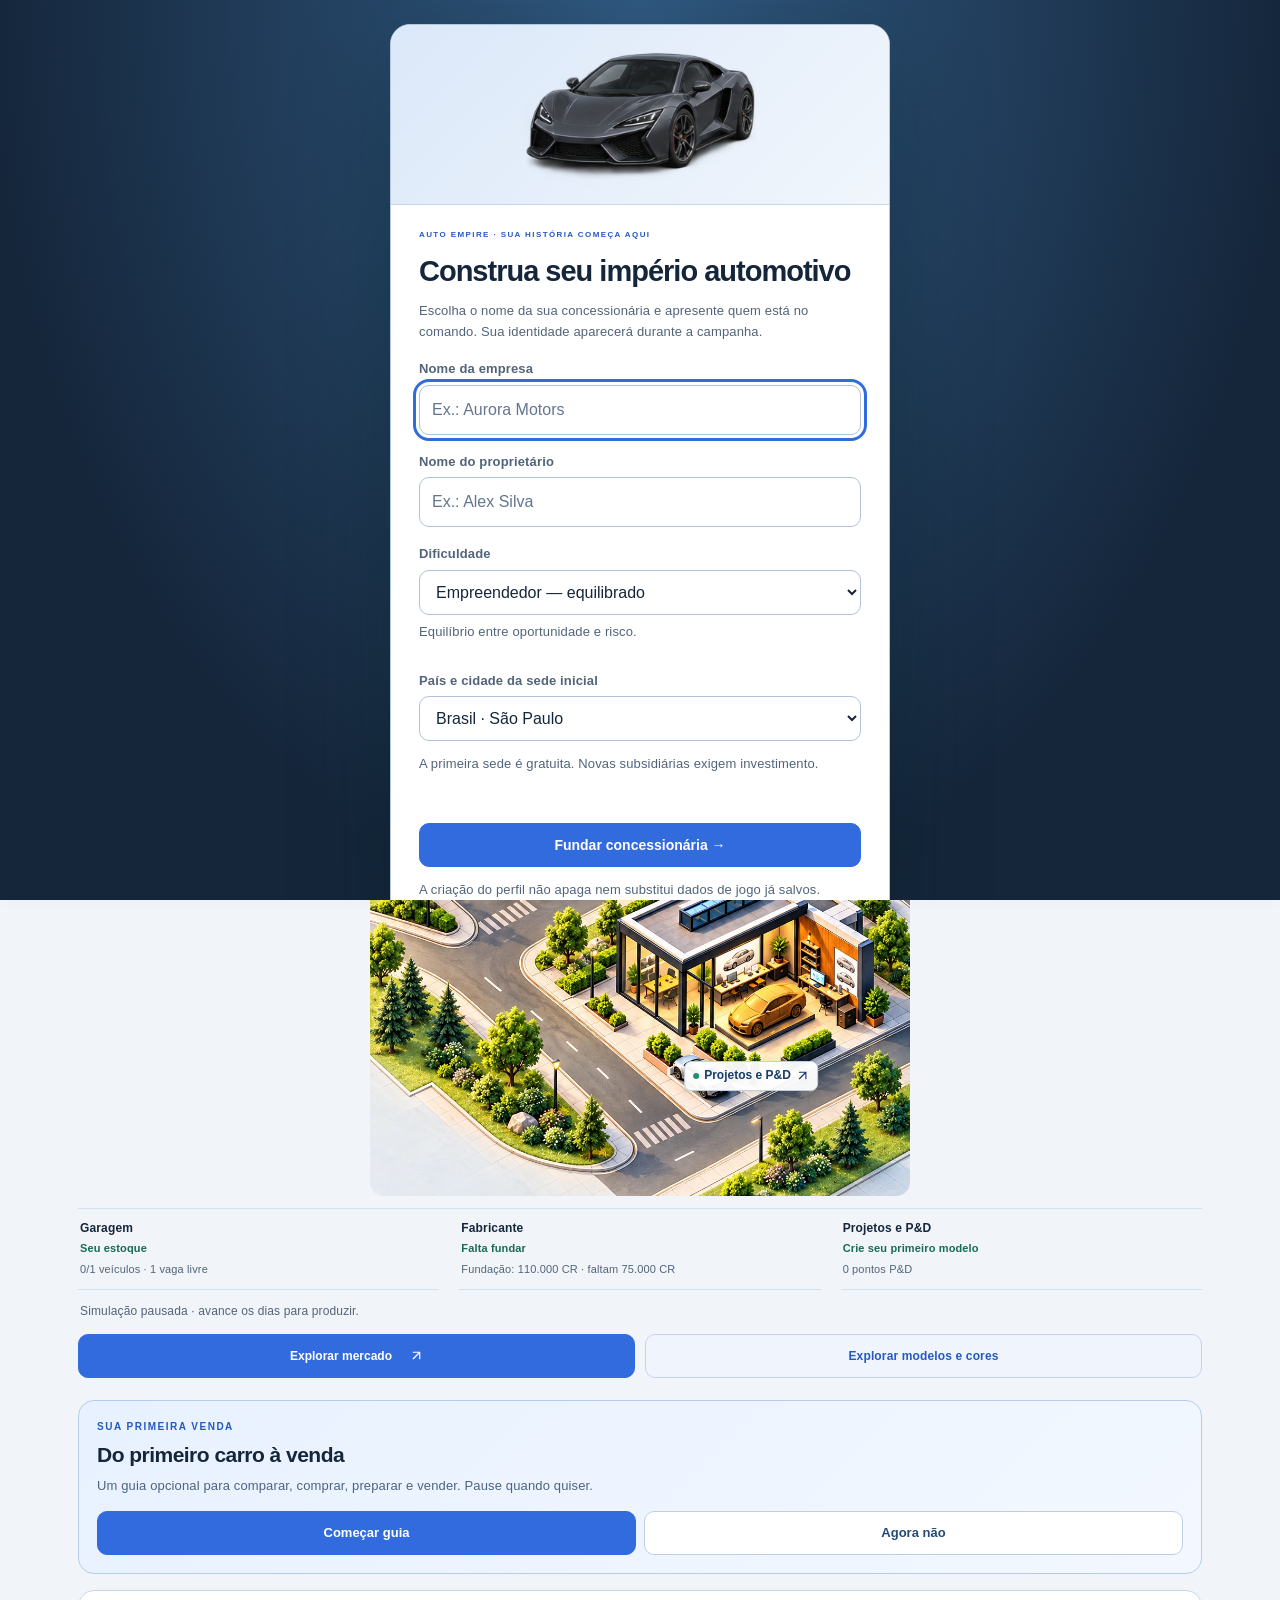
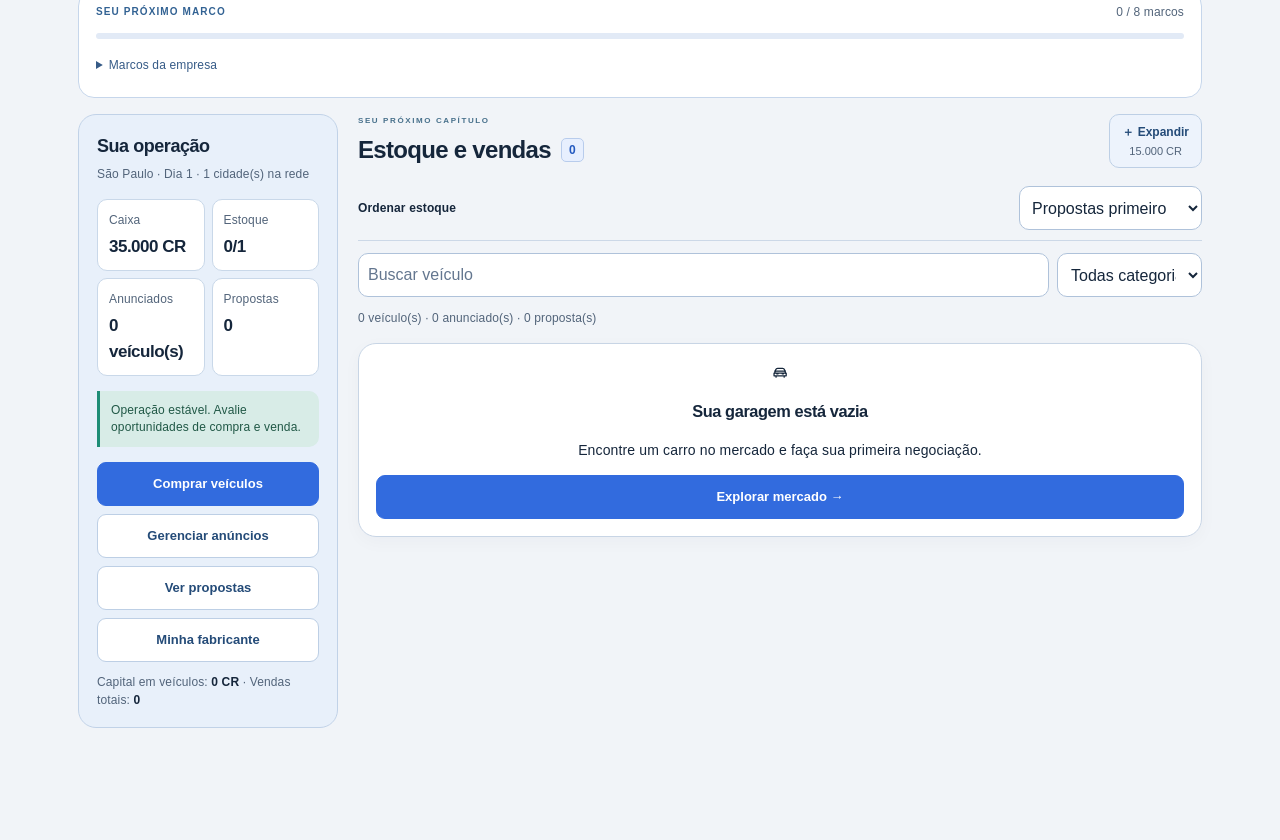
==== commit eeefb41d: "merge: preserve turn-based industry updates with redesigned interface" ====
--- a/preview/index.html
+++ b/preview/index.html
@@ -2,8 +2,86 @@
 :root{--bg:#0c121a;--panel:#18232e;--panel2:#22313d;--line:#344554;--gold:#ffc348;--green:#68d9a2;--muted:#9caebb;--red:#ff8d8d}*{box-sizing:border-box}body{margin:0;background:radial-gradient(circle at 50% -15%,#26394a,#0c121a 62%);color:#edf4f6;font:14px -apple-system,BlinkMacSystemFont,system-ui,sans-serif}button,input{font:inherit}button{cursor:pointer;border:0;border-radius:9px;background:var(--gold);color:#17202a;padding:10px 13px;font-weight:800}button:disabled{opacity:.4;cursor:not-allowed}.ghost{background:#304150;color:#f4f8f9}.smallbtn{padding:7px 9px;font-size:12px}.shell{max-width:650px;margin:auto;min-height:100vh;padding-bottom:96px}.top{padding:16px 14px 12px;display:flex;align-items:center;justify-content:space-between;gap:10px}.logo{font-weight:1000;font-size:19px;letter-spacing:-.5px;line-height:1}.logo em{color:var(--gold);font-style:normal}.tag{font-size:9px;color:#d6e0e5;letter-spacing:2px;margin-top:4px}.day{font-weight:800;text-align:right}.tiny{font-size:11px;color:var(--muted)}.content{padding:0 12px}.panel{background:linear-gradient(150deg,#1d2b36,#15202a);border:1px solid var(--line);border-radius:14px;padding:13px;margin-bottom:11px;box-shadow:0 6px 20px #0002}.stats{display:grid;grid-template-columns:repeat(3,1fr);gap:8px}.stat{padding:11px 9px}.num{font-weight:900;font-size:17px;color:var(--gold);white-space:nowrap}.label{color:var(--muted);font-size:10px;text-transform:uppercase;letter-spacing:.6px;margin-bottom:5px}.green{color:var(--green)}.red{color:var(--red)}.scene-wrap{overflow:hidden;border-radius:13px;border:1px solid #4b6470;position:relative;background:#182a34}.scene-wrap canvas{display:block;width:100%;height:auto;image-rendering:pixelated}.scene-label{position:absolute;left:12px;top:12px;background:#101923dd;padding:8px 10px;border-radius:9px;font-weight:850;pointer-events:none}.scene-label small{display:block;color:#bdd0d7;font-weight:500}.clockbar{display:flex;align-items:center;justify-content:space-between;gap:6px}.speeds{display:flex;gap:5px;align-items:center}.speeds button.active{background:var(--gold);color:#16202a}.title{font-size:16px;font-weight:900;margin:14px 0 10px}.vehicle{display:flex;align-items:center;gap:12px}.carart{width:94px;min-width:94px;height:70px;border-radius:10px;background:linear-gradient(145deg,#344f5d,#1b2a35);display:flex;align-items:center;justify-content:center;position:relative;overflow:hidden}.carart:after{content:'';position:absolute;bottom:10px;width:60px;height:6px;border-radius:50%;background:#0006;filter:blur(3px)}.carart svg{width:88px;position:relative;z-index:1;filter:drop-shadow(2px 4px 0 #0005)}.vinfo{flex:1;min-width:0}.vname{font-size:15px;font-weight:900}.price{font-weight:900;font-size:18px;color:var(--gold)}.pill{display:inline-block;padding:3px 7px;background:#294237;color:#80e2ad;border-radius:5px;font-size:10px;font-weight:700}.actions{display:flex;gap:7px;flex-wrap:wrap;margin-top:11px}.actions button{flex:1}.muted{color:var(--muted)}.section-head{display:flex;align-items:center;justify-content:space-between;margin:12px 0}.empty{text-align:center;padding:24px;color:var(--muted)}.bottom{position:fixed;bottom:0;left:0;right:0;background:#101923f7;border-top:1px solid #344552;display:flex;justify-content:center;padding:9px max(8px,env(safe-area-inset-right)) calc(9px + env(safe-area-inset-bottom));z-index:4}.navinner{display:grid;grid-template-columns:repeat(4,1fr);width:min(650px,100%);gap:6px}.navinner button{background:transparent;color:#a4b8c4;padding:7px 4px;font-size:11px;display:flex;flex-direction:column;gap:3px;align-items:center}.navinner button b{font-size:20px}.navinner button.active{background:#34404a;color:var(--gold)}.hide{display:none!important}.modalbg{position:fixed;inset:0;background:#05090dcc;z-index:8;display:flex;align-items:center;justify-content:center;padding:14px}.modal{width:min(430px,100%);max-height:90vh;overflow:auto;background:#1a2833;border:1px solid #567080;border-radius:18px;padding:18px;box-shadow:0 20px 90px #0009}.modal h2{margin:0 0 10px}.modal input{background:#0e1720;color:white;border:1px solid #647985;border-radius:9px;padding:12px;width:100%;margin:7px 0}.flex{display:flex;align-items:center;justify-content:space-between;gap:9px}.divider{border-top:1px solid #344554;margin:12px 0}.log{font-size:12px;color:#bed0d9;padding:8px 0;border-bottom:1px solid #30404a}.toast{position:fixed;bottom:85px;left:50%;transform:translateX(-50%);z-index:12;background:#e5ad42;color:#18212a;padding:10px 15px;border-radius:9px;font-weight:800;max-width:90%;text-align:center;box-shadow:0 8px 28px #0008}.progress{height:8px;background:#0b151d;border-radius:9px;overflow:hidden;margin:6px 0}.progress i{display:block;height:100%;background:#69d8a1}.kv{display:flex;justify-content:space-between;padding:7px 0;border-bottom:1px solid #33434f}body:not(.ready) .shell{visibility:hidden}@media(min-width:700px){.scene-wrap canvas{max-height:400px;object-fit:cover}}
 </style><style>
 :root{--gold:#ffbd39;--panel:#172331}body{background:radial-gradient(ellipse at 50% -20%,#36536a,#0a111a 70%)}.panel{box-shadow:0 8px 28px #0004;border-color:#3b5060}.logo{font-size:21px;text-shadow:0 2px 1px #0008}.num{font-variant-numeric:tabular-nums}.scene-wrap{box-shadow:inset 0 0 0 2px #263b4c,0 10px 28px #0006}.carart{background:radial-gradient(circle at 50% 0%,#557386,#1c2c38)}.carart svg{image-rendering:pixelated}.pill.risk{background:#4b3532;color:#ffb1a0}.pill.good{background:#224c43;color:#90efc5}.extra{font-size:11px;color:#a9c4d0;margin-top:6px}.inspectbox{border:1px solid #52616b;background:#111e29;padding:10px;border-radius:10px;margin:10px 0}.buyer{background:#243744;padding:9px;border-radius:9px;margin:7px 0}.hint{color:#ffcf70;font-size:11px}.scene-label{border:1px solid #ffffff20;backdrop-filter:blur(4px)}button:focus-visible{outline:3px solid #fff;outline-offset:2px}
-</style><link rel="stylesheet" href="./css/visual-redesign.css?v=9100"><link rel="stylesheet" href="./css/vehicle-collection.css?v=9100"><link rel="stylesheet" href="./css/trade-summary.css?v=9100"><link rel="stylesheet" href="./css/first-sale-guide.css?v=9100"><link rel="stylesheet" href="./css/motor-district-next.css?v=9100"><link rel="stylesheet" href="./css/operations-map.css?v=9100"></head><body><div class="shell"><header class="top"><div><div class="logo">AUTO <em>EMPIRE</em></div><div class="tag">TYCOON · ALPHA 0.7 · PRÉVIA</div></div><div class="day"><span id="day"></span><div class="tiny" id="time"></div></div></header><main class="content"><div class="stats"><div class="panel stat"><div class="label">Caixa</div><div class="num" id="cash"></div></div><div class="panel stat"><div class="label">Patrimônio</div><div class="num" id="worth"></div></div><div class="panel stat"><div class="label">Reputação</div><div class="num" id="rep"></div></div></div><div class="panel clockbar"><div><b>⏱ Simulação</b><div class="tiny" id="state"></div></div><div class="speeds"><button id="pause" onclick="toggle()">▶</button><button class="ghost smallbtn" data-speed="1" onclick="setSpeed(1)">1×</button><button class="ghost smallbtn" data-speed="2" onclick="setSpeed(2)">2×</button><button class="ghost smallbtn" data-speed="4" onclick="setSpeed(4)">4×</button></div></div><div id="garage"><div class="scene-wrap"><canvas id="scene" width="384" height="250" aria-label="Garagem isométrica em pixel art"></canvas><div class="scene-label">GARAGEM SÃO PAULO <small id="occupancy"></small></div></div><div class="section-head"><div class="title">Meu estoque</div><button class="ghost smallbtn" onclick="expand()">＋ Expandir · 15.000 CR</button></div><div id="stock"></div></div><div id="market" class="hide"><div class="section-head"><div class="title">🚗 Mercado de São Paulo</div><button class="ghost smallbtn" onclick="refreshPaid()">↻ Novos anúncios</button></div><p class="tiny">Preços e condições variam. Negocie e procure margem após os reparos.</p><div id="listings"></div></div><div id="reports" class="hide"><div class="title">📊 Relatórios</div><div class="panel" id="summary"></div><div class="title">Últimas transações</div><div class="panel" id="ledger"></div></div><div id="events" class="hide"><div class="title">📋 Central de eventos</div><div class="panel" id="log"></div><div class="actions"><button class="ghost" onclick="save();toast('Campanha salva!')">💾 Salvar</button><button class="ghost" onclick="newGame()">↻ Nova campanha</button></div><p class="tiny">Salvamento automático neste navegador. Não avança enquanto o jogo estiver fechado.</p></div></main></div><nav class="bottom"><div class="navinner"><button data-tab="garage" onclick="show('garage')"><b>🏠</b>Garagem</button><button data-tab="market" onclick="show('market')"><b>🚙</b>Mercado</button><button data-tab="reports" onclick="show('reports')"><b>📊</b>Finanças</button><button data-tab="events" onclick="show('events')"><b>🔔</b>Eventos</button></div></nav><div id="modal" class="modalbg hide"><div class="modal" id="modalbody"></div></div><div id="toast" class="toast hide"></div><script>
-'use strict';const primaryCampaign=new URLSearchParams(location.search).get('campaign')==='main';const KEY=primaryCampaign?'autoempire_v02':'autoempire_preview_v06';const oldKey=primaryCampaign?'autoempire_v1':'autoempire_preview_legacy';const catalog=[['Velox City',17500,'#e7ebef','Hatch'],['Montara Cross',29000,'#cf544a','SUV'],['Aureon Sedan',22500,'#3c85a5','Sedã'],['Ravik Utility',34000,'#d5b66c','Picape'],['Nexo Compact',12500,'#5fbc8b','Compacto'],['Altis Sport',38500,'#c95c76','Esportivo'],['Orion P',30500,'#347ad1','Picape'],['Lynx Z4',19500,'#d5d6e3','Hatch']];let s,paused=true,speed=1,tab='garage',modalCar=null,lastTime=performance.now(),acc=0,scenePhase=0;const $=id=>document.getElementById(id),fmt=n=>Math.round(n).toLocaleString('pt-BR')+' CR',rand=(a,b)=>Math.floor(a+Math.random()*(b-a+1)),esc=t=>String(t).replace(/[&<>"']/g,c=>({'&':'&amp;','<':'&lt;','>':'&gt;','"':'&quot;',"'":'&#39;'}[c]));function seed(){s={version:2,cash:35000,day:1,minute:480,rep:50,slots:1,stock:[],market:[],ledger:[],logs:[],nextId:1,sales:0,profit:0};populate();note('Sua primeira garagem abriu em São Paulo. Boa sorte!');save()}function makeCar(){let m=catalog[rand(0,catalog.length-1)],year=rand(2013,2024),km=rand(22,185)*1000,condition=rand(47,94),value=Math.round(m[1]*(.7+(year-2013)*.045)*(1-(km/1000000))),repair=Math.round((100-condition)*rand(26,61));return{id:s.nextId++,name:m[0],color:m[2],kind:m[3],year,km,condition,value,repair,ask:Math.round(value*rand(77,100)/100/100)*100,listed:false,price:0,days:0,interested:false,offers:[],spent:0}}function populate(){s.market=Array.from({length:6},makeCar)}function note(msg){s.logs.unshift('Dia '+s.day+' · '+msg);s.logs=s.logs.slice(0,40)}function entry(name,amount){s.ledger.unshift({day:s.day,name,amount});s.ledger=s.ledger.slice(0,100)}function save(){try{localStorage.setItem(KEY,JSON.stringify(s))}catch(e){}}function toast(t){let e=$('toast');e.textContent=t;e.classList.remove('hide');clearTimeout(toast.t);toast.t=setTimeout(()=>e.classList.add('hide'),2500)}function setSpeed(v){speed=v;render()}function toggle(){paused=!paused;render()}function show(t){tab=t;render()}function newGame(){if(confirm('Apagar sua campanha e começar novamente?')){seed();paused=true;show('garage');toast('Nova campanha iniciada')}}function refreshPaid(){if(s.cash<100)return toast('Você precisa de 100 CR para pesquisar novos anúncios.');s.cash-=100;entry('Pesquisa de mercado',-100);populate();note('Mercado atualizado por 100 CR');save();render()}function buyDialog(id){let c=s.market.find(v=>v.id===id);if(!c)return;modalCar=id;paused=true;open(`<h2>🤝 Negociação</h2>${carRow(c)}<div class="divider"></div><p class="muted">O vendedor pede <b>${fmt(c.ask)}</b>. Faça uma contraproposta. A reserva do vendedor é desconhecida.</p><div class="tiny">Sua oferta (CR)</div><input id="bid" type="number" min="1" step="100" value="${Math.round(c.ask*.92/100)*100}"><div class="actions"><button onclick="submitBid()">Enviar oferta</button><button class="ghost" onclick="closeModal()">Cancelar</button></div><div class="tiny" id="negotiation-result"></div>`)}function submitBid(){let c=s.market.find(v=>v.id===modalCar);if(!c)return closeModal();let bid=Math.round(Number($('bid').value));if(!Number.isFinite(bid)||bid<=0)return toast('Oferta inválida');if(s.stock.length>=s.slots)return toast('Garagem cheia');if(bid>s.cash)return toast('Saldo insuficiente');if(c.reserve===undefined)c.reserve=Math.round(c.ask*rand(84,99)/100);c.attempts=(c.attempts||0)+1;if(bid<c.reserve){let counter=Math.round((c.reserve+Math.max(bid,c.ask*.92))/2/100)*100;note('Oferta recusada por '+c.name);$('negotiation-result').innerHTML=`<p class="red">Vendedor: “Não consigo por esse valor. Considere ${fmt(counter)}.”</p>`;if(c.attempts>=4){s.market=s.market.filter(v=>v.id!==c.id);closeModal();toast('Vendedor encerrou a negociação')}save();render();return}let paid=bid;s.cash-=paid;c.bought=paid;c.spent=0;c.listed=false;c.offers=[];s.stock.push(c);s.market=s.market.filter(v=>v.id!==c.id);entry('Compra · '+c.name,-paid);note('Comprou '+c.name+' por '+fmt(paid));save();closeModal();show('garage');toast('Carro adquirido!')}function repair(id){let c=s.stock.find(v=>v.id===id);if(!c)return;let cost=Math.max(250,Math.round(c.repair*.7));if(c.condition>=99)return toast('Veículo já está revisado');if(s.cash<cost)return toast('Caixa insuficiente');s.cash-=cost;c.spent+=cost;c.condition=Math.min(100,c.condition+rand(13,26));c.repair=Math.round(c.repair*.4);entry('Reparos · '+c.name,-cost);note('Revisão de '+c.name+' concluída');save();render();toast('Reparo realizado')}function listDialog(id){let c=s.stock.find(v=>v.id===id);if(!c)return;modalCar=id;open(`<h2>🏷️ Anunciar veículo</h2>${carRow(c)}<div class="divider"></div><div class="tiny">Preço pedido (CR)</div><input type="number" id="asking" min="1" step="100" value="${c.price||Math.round(c.value*(.75+c.condition/400)/100)*100}"><p class="tiny">Preços altos reduzem o interesse. Preços baixos podem acelerar a venda, mas diminuem a margem.</p><div class="actions"><button onclick="publish()">Publicar anúncio</button><button class="ghost" onclick="closeModal()">Cancelar</button></div>`)}function publish(){let c=s.stock.find(v=>v.id===modalCar);if(!c)return;let p=Math.round(Number($('asking').value));if(!Number.isFinite(p)||p<=0)return toast('Preço inválido');c.price=p;c.listed=true;c.days=0;c.offers=[];c.interested=false;note('Anúncio de '+c.name+' publicado por '+fmt(p));save();closeModal();render();toast('Anúncio publicado')}function offersDialog(id){let c=s.stock.find(v=>v.id===id);if(!c)return;modalCar=id;let offers=c.offers||[];open(`<h2>💬 Propostas recebidas</h2>${carRow(c)}<p class="tiny">Custo acumulado: ${fmt(c.bought+c.spent)} · Anúncio: ${fmt(c.price)}</p><div class="divider"></div>${offers.map((o,i)=>`<div class="panel"><div class="flex"><div><b>${esc(o.name)}</b><div class="price">${fmt(o.amount)}</div><div class="tiny">Margem antes de despesas: ${fmt(o.amount-c.bought-c.spent)}</div></div><button onclick="acceptOffer(${i})">Aceitar</button></div></div>`).join('')||'<p>Nenhuma proposta ativa.</p>'}<button class="ghost" onclick="closeModal()">Voltar</button>`)}function acceptOffer(i){let c=s.stock.find(v=>v.id===modalCar);if(!c||!c.offers[i])return;let o=c.offers[i];if(!Number.isFinite(Number(o.amount))||Number(o.amount)<=0)return toast('Proposta inválida');let profit=Number(o.amount)-(Number(c.bought)||0)-(Number(c.spent)||0);s.cash+=Number(o.amount);s.profit+=profit;s.sales++;s.rep=Math.min(100,s.rep+1);s.stock=s.stock.filter(v=>v.id!==c.id);entry('Venda · '+c.name,o.amount);note('Vendeu '+c.name+' por '+fmt(o.amount)+' (margem '+fmt(profit)+')');save();closeModal();render();toast('Venda concluída!')}function expand(){let cost=15000;if(s.cash<cost)return toast('Precisa de '+fmt(cost));if(!confirm('Expandir garagem em 2 vagas por 15.000 CR?'))return;s.cash-=cost;s.slots+=2;entry('Expansão da garagem',-cost);note('Garagem expandida para '+s.slots+' vagas');save();render();toast('Garagem ampliada!')}function tickDay(){s.day++;s.minute=480;if(s.day%3===0)populate();if(s.day%30===0){s.cash-=1200;entry('Aluguel mensal',-1200);note('Aluguel debitado: 1.200 CR')}for(let c of s.stock){if(!c.listed)continue;c.days++;let fair=c.value*(.70+c.condition/300),attraction=Math.max(.025,Math.min(.7,(.28+(fair-c.price)/Math.max(1,fair))*({casual:1.2,normal:1,hard:.78}[s.difficulty]||1)*(1+Math.min(5,Number(s.empire?.staff?.seller)||0)*.06)));if(Math.random()<attraction){let amount=Math.round(Math.min(c.price*1.03,fair)*(.87+Math.random()*.14)/100)*100;c.offers.push({name:['Alex Morgan','Sam Rivera','Jordan Lee','Taylor Brooks','Casey Novak'][rand(0,4)],amount});c.offers=c.offers.slice(-3);c.interested=true;note('Nova proposta para '+c.name+'!')}}save()}function carSvg(c){let color=c.color||'#4c99ce';return `<svg viewBox="0 0 112 75" aria-hidden="true"><path d="M11 42 L31 28 L74 24 L101 38 L103 55 L88 61 L22 61 L10 54Z" fill="${color}" stroke="#0d1720" stroke-width="3"/><path d="M35 30 L73 28 L87 40 L26 43Z" fill="#9bd3e0" stroke="#19333c" stroke-width="3"/><path d="M15 45 L99 44 L99 54 L13 54Z" fill="${color}" opacity=".85"/><path d="M25 55 L38 55 L38 65 L25 65Z M78 55 L91 55 L91 65 L78 65Z" fill="#121a21"/><path d="M14 48 L22 48 M94 48 L100 48" stroke="#ffe3a1" stroke-width="5"/><path d="M50 30 L51 43" stroke="#23414c" stroke-width="2"/></svg>`}function carRow(c){return `<div class="vehicle"><div class="carart">${carSvg(c)}</div><div class="vinfo"><div class="vname">${esc(c.name)}</div><div class="tiny">${c.year} · ${esc(c.kind)} · ${c.km.toLocaleString('pt-BR')} km</div><div class="tiny">Condição ${c.condition}% · Mercado ${fmt(c.value)}</div></div></div>`}function open(html){$('modalbody').innerHTML=html;$('modal').classList.remove('hide')}function closeModal(){$('modal').classList.add('hide');modalCar=null}function render(){if(!s)return;let h=Math.floor(s.minute/60),m=Math.floor(s.minute%60);$('day').textContent='Dia '+s.day;$('time').textContent=String(h).padStart(2,'0')+':'+String(m).padStart(2,'0')+' · São Paulo';$('cash').textContent=fmt(s.cash);$('worth').textContent=fmt(s.cash+s.stock.reduce((a,c)=>a+c.value*(.7+c.condition/300),0));$('rep').textContent=s.rep+'/100';$('state').textContent=paused?'Pausado':'Rodando a '+speed+'×';$('pause').textContent=paused?'▶':'Ⅱ';document.querySelectorAll('[data-speed]').forEach(b=>b.classList.toggle('active',Number(b.dataset.speed)===speed));document.querySelectorAll('[data-tab]').forEach(b=>b.classList.toggle('active',b.dataset.tab===tab));['garage','market','reports','events'].forEach(t=>$(t).classList.toggle('hide',t!==tab));$('occupancy').textContent=s.stock.length+' / '+s.slots+' vagas ocupadas';$('stock').innerHTML=s.stock.map(c=>`<div class="panel">${carRow(c)}<div class="divider"></div><div class="flex"><div><div class="tiny">Investido</div><b>${fmt(c.bought+c.spent)}</b></div><div style="text-align:right"><div class="tiny">${c.listed?'Anunciado':'Preço estimado'}</div><b class="green">${fmt(c.listed?c.price:c.value)}</b></div></div><div class="actions"><button class="ghost smallbtn" onclick="repair(${c.id})" ${c.condition>=99?'disabled':''}>🔧 Reparar ${fmt(Math.max(250,Math.round(c.repair*.7)))}</button><button class="smallbtn" onclick="listDialog(${c.id})">🏷 Anunciar</button>${c.offers.length?`<button class="smallbtn" onclick="offersDialog(${c.id})">💬 ${c.offers.length} proposta(s)</button>`:''}</div></div>`).join('')||'<div class="panel empty">🚘<h3>Sua garagem está vazia</h3>Encontre um carro no mercado e faça sua primeira negociação.<div class="actions"><button onclick="show(\'market\')">Explorar mercado →</button></div></div>';$('listings').innerHTML=s.market.map(c=>`<div class="panel">${carRow(c)}<div class="divider"></div><div class="flex"><div><div class="tiny">Preço pedido</div><div class="price">${fmt(c.ask)}</div><div class="tiny">Reparos estimados: ${fmt(c.repair)}</div></div><button onclick="buyDialog(${c.id})">Negociar</button></div></div>`).join('');$('summary').innerHTML=`<div class="kv"><span>Caixa</span><b>${fmt(s.cash)}</b></div><div class="kv"><span>Estoque</span><b>${s.stock.length} veículos</b></div><div class="kv"><span>Vagas</span><b>${s.slots}</b></div><div class="kv"><span>Vendas realizadas</span><b>${s.sales}</b></div><div class="kv"><span>Margem realizada (antes dos fixos)</span><b class="${s.profit>=0?'green':'red'}">${fmt(s.profit)}</b></div><div class="kv"><span>Aluguel / 30 dias</span><b>${fmt(({casual:700,normal:1200,hard:1900}[s.difficulty]||1200))}</b></div>`;$('ledger').innerHTML=s.ledger.length?s.ledger.slice(0,30).map(e=>`<div class="kv"><span class="tiny">Dia ${e.day} · ${esc(e.name)}</span><b class="${e.amount>=0?'green':'red'}">${e.amount>=0?'+':''}${fmt(e.amount)}</b></div>`).join(''):'<p class="muted">Sem movimentações ainda.</p>';$('log').innerHTML=s.logs.map(x=>`<div class="log">${esc(x)}</div>`).join('');drawScene()}function drawScene(){let canvas=$('scene');if(!canvas||getComputedStyle(canvas).display==='none'||getComputedStyle(canvas).visibility==='hidden')return;let ctx=canvas.getContext('2d');if(!ctx)return;ctx.imageSmoothingEnabled=false;let W=384,H=250;ctx.fillStyle='#658a9b';ctx.fillRect(0,0,W,H);ctx.fillStyle='#8eb6c4';ctx.fillRect(0,0,W,60);for(let i=0;i<15;i++){ctx.fillStyle=i%2?'#7da49b':'#73988e';ctx.fillRect((i*49)%384,56+(i*17)%110,45,48)}function poly(points,fill,stroke){ctx.beginPath();ctx.moveTo(...points[0]);points.slice(1).forEach(p=>ctx.lineTo(...p));ctx.closePath();ctx.fillStyle=fill;ctx.fill();if(stroke){ctx.strokeStyle=stroke;ctx.lineWidth=2;ctx.stroke()}}poly([[0,134],[197,39],[384,129],[187,232]],'#b6a995','#50616b');for(let y=0;y<7;y++)for(let x=0;x<9;x++){let px=23+x*43+(y%2)*4,py=128+y*13-x*8;if(px>12&&px<370&&py>50&&py<225){ctx.fillStyle=(x+y)%2?'#a9a393':'#c1b39a';ctx.fillRect(px,py,14,3)}}poly([[14,93],[112,46],[194,82],[96,132]],'#293b43','#1c2930');poly([[14,93],[96,132],[96,174],[14,133]],'#d4a86d','#3c3e3c');poly([[96,132],[194,82],[194,127],[96,174]],'#8e725a','#3c3e3c');poly([[11,90],[111,38],[201,81],[96,135]],'#36434b','#1e2932');poly([[108,140],[155,117],[155,146],[108,170]],'#183b4c','#192a30');poly([[32,111],[78,89],[78,117],[32,139]],'#8ed2e5','#355361');ctx.fillStyle='#f6c44c';ctx.fillRect(34,91,71,9);ctx.fillStyle='#17232c';ctx.font='bold 9px monospace';ctx.fillText('AUTO EMPIRE',36,99);let spots=Math.min(s.slots,6);for(let i=0;i<spots;i++){let x=165+(i%3)*56,y=130+Math.floor(i/3)*37+(i%3)*-16;poly([[x,y],[x+35,y-16],[x+62,y-2],[x+26,y+15]],'#d5cbb4','#819188');if(s.stock[i])drawCar(x+8,y-5,s.stock[i].color)}for(let i=0;i<7;i++){let x=(i*79+19)%384,y=195+(i%3)*17;ctx.fillStyle='#315d43';ctx.fillRect(x,y,5,16);ctx.fillStyle='#3f8557';ctx.fillRect(x-8,y-9,20,14);ctx.fillStyle='#56a368';ctx.fillRect(x-4,y-16,12,12)}ctx.fillStyle='#172530';ctx.fillRect(0,239,384,11);function drawCar(x,y,color){poly([[x,y],[x+27,y-12],[x+48,y-2],[x+20,y+12]],'#182a34');poly([[x,y-7],[x+26,y-19],[x+47,y-8],[x+20,y+4]],color,'#1e2b36');poly([[x+10,y-12],[x+24,y-19],[x+36,y-12],[x+20,y-5]],'#b3dce4','#31515c');ctx.fillStyle='#141b20';ctx.fillRect(x+4,y+3,7,6);ctx.fillRect(x+31,y-1,7,6);ctx.fillStyle='#f6d89d';ctx.fillRect(x+40,y-8,5,3)}}function frame(now){let dt=Math.min(.15,(now-lastTime)/1000);lastTime=now;if(!paused&&$('modal').classList.contains('hide')){acc+=dt*speed;let minutes=dt*speed*24;s.minute+=minutes;while(s.minute>=1440){s.minute-=1440;tickDay()}if(acc>.25){acc=0;render()} }requestAnimationFrame(frame)}try{s=JSON.parse(localStorage.getItem(KEY))}catch(e){}const campaignLoaded=!!s&&s.version===2;if(!s||s.version!==2)seed();render();document.body.classList.add('ready');document.addEventListener('visibilitychange',()=>{if(document.hidden){paused=true;save()}else{lastTime=performance.now();render()}});window.addEventListener('pagehide',()=>{paused=true;save()});requestAnimationFrame(frame);
+</style><link rel="stylesheet" href="./css/visual-redesign.css?v=9100"><link rel="stylesheet" href="./css/vehicle-collection.css?v=9100"><link rel="stylesheet" href="./css/trade-summary.css?v=9100"><link rel="stylesheet" href="./css/first-sale-guide.css?v=9100"><link rel="stylesheet" href="./css/motor-district-next.css?v=9100"><link rel="stylesheet" href="./css/operations-map.css?v=9100"><style id="ae-turn-based-styles">
+/* Turn-only interface, safe areas and fixed navigation */
+body{overflow-x:hidden}
+#ae-end-day{max-width:calc(100vw - 24px);white-space:nowrap}
+@media(prefers-reduced-motion:reduce){#ae-end-day{transition:none!important}}
+
+#ae-end-day{position:fixed;z-index:90;bottom:calc(92px + env(safe-area-inset-bottom,0px));right:max(14px,calc((100vw - 650px)/2 + 16px));min-height:56px;padding:14px 19px;border-radius:18px;background:#f7bc48;color:#17202a;font-size:15px;font-weight:850;box-shadow:0 6px 24px #0009;border:1px solid #ffda8b;touch-action:manipulation}
+#ae-end-day:active{transform:translateY(1px)}
+#ae-end-day span{margin-left:7px;font-size:20px}
+@media(max-width:420px){#ae-end-day{right:12px}}
+/* Ensure turn button remains unobstructed and respects modal visibility. */
+body:has(.modalbg:not(.hide)) #ae-end-day{visibility:hidden;pointer-events:none}
+body:has(#ae-turn-overlay:not([hidden])) #ae-end-day{visibility:hidden;pointer-events:none}
+#ae-end-day:focus-visible{outline:3px solid #fff;outline-offset:3px}
+/* Compact, touch-friendly bottom navigation and readable stat panels. */
+.navinner button{min-height:48px;display:flex;flex-direction:column;align-items:center;justify-content:center;gap:3px;line-height:1.25}
+.navinner button b{font-size:19px;line-height:1.15}
+.navinner button:focus-visible{outline:2px solid #f7bc48;outline-offset:-2px}
+.stats .panel{min-width:0;overflow-wrap:anywhere}
+.stats .num{font-variant-numeric:tabular-nums}
+@media(max-width:380px){
+ .navinner{gap:2px}
+ .navinner button{padding:8px 2px;font-size:10px}
+ .stats{gap:6px}
+ .stats .panel{padding:10px 7px}
+ .stats .num{font-size:clamp(12px,3.4vw,17px)}
+}
+/* Market and management panel hierarchy on narrow screens. */
+#market,#reports,#events{min-width:0}
+#market>.section-head,#garage>.section-head{display:flex;align-items:center;justify-content:space-between;gap:10px;flex-wrap:wrap}
+#market>.section-head>.title,#garage>.section-head>.title{min-width:0;flex:1 1 150px}
+#market>.section-head button,#garage>.section-head button{flex:0 1 auto;max-width:100%;white-space:normal;overflow-wrap:anywhere}
+#market .panel,#reports .panel,#events .panel{min-width:0;max-width:100%;overflow-wrap:anywhere}
+#market .actions,#reports .actions,#events .actions{display:flex;flex-wrap:wrap;gap:8px}
+#market button,#reports button,#events button{touch-action:manipulation}
+#reports #ledger,#events #log{overflow-x:auto;overscroll-behavior-x:contain}
+#reports .title,#events .title{margin-top:14px;margin-bottom:10px}
+@media(max-width:380px){
+ #market>.section-head button,#garage>.section-head button{font-size:12px}
+ #market .panel,#reports .panel,#events .panel{padding:12px}
+}
+/* Industrial management: dense data, legible on iPhone. */
+#ae-industrial-dashboard,#ae-workforce,#ae-factory-warehouse{min-width:0;max-width:100%;box-sizing:border-box;overflow-wrap:anywhere}
+#ae-industrial-dashboard h3,#ae-workforce h3,#ae-factory-warehouse h3{line-height:1.35;margin-bottom:8px}
+#ae-industrial-kpis,#ae-warehouse-stats{min-width:0;max-width:100%}
+#ae-id-controls{display:flex;flex-wrap:wrap;gap:10px;align-items:end}
+#ae-id-controls label{min-width:0}
+#ae-id-controls select{min-width:0;max-width:100%;font-size:16px}
+#ae-id-line,.ae-workforce-unit,.ae-warehouse-car{min-width:0;max-width:100%;box-sizing:border-box;overflow-wrap:anywhere}
+#ae-id-line p,.ae-workforce-unit p,.ae-warehouse-car p{line-height:1.5}
+#ae-factory-warehouse button,#ae-workforce button,#ae-industrial-dashboard button{min-height:40px;max-width:100%;white-space:normal;touch-action:manipulation}
+#ae-factory-warehouse input,#ae-workforce input,#ae-industrial-dashboard input{max-width:100%;box-sizing:border-box}
+#ae-warehouse-pagination{display:flex;flex-wrap:wrap;gap:8px;align-items:center}
+@media(max-width:420px){
+ #ae-industrial-dashboard,#ae-workforce,#ae-factory-warehouse{padding:12px!important}
+ #ae-id-controls>*{flex:1 1 130px}
+ #ae-warehouse-fleet,#ae-warehouse-bulk{max-width:100%}
+}
+/* Interaction layers: dialogs must always receive taps before the floating action. */
+#modal.modalbg:not(.hide){z-index:950!important;pointer-events:auto!important}
+#modal.modalbg.hide{pointer-events:none!important}
+#modal .modal{position:relative;z-index:1;max-height:calc(100dvh - 32px);overscroll-behavior:contain;-webkit-overflow-scrolling:touch}
+#ae-end-day{z-index:40!important}
+nav.bottom{z-index:50}
+#toast{pointer-events:none}
+button:disabled{cursor:not-allowed;opacity:.55}
+/* Reliable mobile taps and accessible dialog controls. */
+#modal .modal button,#modal .modal input,#modal .modal select,#modal .modal textarea{position:relative;pointer-events:auto;touch-action:manipulation}
+#modal .modal button{min-height:44px}
+#modal .modal input,#modal .modal select,#modal .modal textarea{font-size:16px}
+.navinner button{position:relative;z-index:1;touch-action:manipulation;-webkit-tap-highlight-color:transparent}
+.navinner button.active{pointer-events:auto}
+/* Keep the primary turn action above the real bottom navigation height. */
+:root{--ae-bottom-nav-height:80px}
+#ae-end-day{bottom:calc(var(--ae-bottom-nav-height) + 12px)!important}
+.shell{padding-bottom:calc(var(--ae-bottom-nav-height) + 82px)!important}
+@media(max-width:360px){#ae-end-day{font-size:13px;padding:12px 14px;min-height:48px}}
+
+</style></head><body><div class="shell"><header class="top"><div><div class="logo">AUTO <em>EMPIRE</em></div><div class="tag">TYCOON · ALPHA 0.7 · PRÉVIA</div></div><div class="day"><span id="day"></span></div></header><main class="content"><div class="stats"><div class="panel stat"><div class="label">Caixa</div><div class="num" id="cash"></div></div><div class="panel stat"><div class="label">Patrimônio</div><div class="num" id="worth"></div></div><div class="panel stat"><div class="label">Reputação</div><div class="num" id="rep"></div></div></div><button id="ae-end-day" type="button" onclick="advanceDay()" aria-label="Passar para o próximo dia">Avançar dia <span id="ae-next-day-label">→</span></button><div id="garage"><div class="scene-wrap"><canvas id="scene" width="384" height="250" aria-label="Garagem isométrica em pixel art"></canvas><div class="scene-label">GARAGEM SÃO PAULO <small id="occupancy"></small></div></div><div class="section-head"><div class="title">Meu estoque</div><button class="ghost smallbtn" onclick="expand()">＋ Expandir · 15.000 CR</button></div><div id="stock"></div></div><div id="market" class="hide"><div class="section-head"><div class="title">🚗 Mercado de São Paulo</div><button class="ghost smallbtn" onclick="refreshPaid()">↻ Novos anúncios</button></div><p class="tiny">Preços e condições variam. Negocie e procure margem após os reparos.</p><div id="listings"></div></div><div id="reports" class="hide"><div class="title">📊 Relatórios</div><div class="panel" id="summary"></div><div class="title">Últimas transações</div><div class="panel" id="ledger"></div></div><div id="events" class="hide"><div class="title">📋 Central de eventos</div><div class="panel" id="log"></div><div class="actions"><button class="ghost" onclick="save();toast('Campanha salva!')">💾 Salvar</button><button class="ghost" onclick="newGame()">↻ Nova campanha</button></div><p class="tiny">Salvamento automático neste navegador. Não avança enquanto o jogo estiver fechado.</p></div></main></div><nav class="bottom"><div class="navinner"><button data-tab="garage" onclick="show('garage')"><b>🏠</b>Garagem</button><button data-tab="market" onclick="show('market')"><b>🚙</b>Mercado</button><button data-tab="reports" onclick="show('reports')"><b>📊</b>Finanças</button><button data-tab="events" onclick="show('events')"><b>🔔</b>Eventos</button></div></nav><div id="modal" class="modalbg hide"><div class="modal" id="modalbody"></div></div><div id="toast" class="toast hide"></div><script>
+'use strict';const primaryCampaign=new URLSearchParams(location.search).get('campaign')==='main';const KEY=primaryCampaign?'autoempire_v02':'autoempire_preview_v06';const oldKey=primaryCampaign?'autoempire_v1':'autoempire_preview_legacy';const catalog=[['Velox City',17500,'#e7ebef','Hatch'],['Montara Cross',29000,'#cf544a','SUV'],['Aureon Sedan',22500,'#3c85a5','Sedã'],['Ravik Utility',34000,'#d5b66c','Picape'],['Nexo Compact',12500,'#5fbc8b','Compacto'],['Altis Sport',38500,'#c95c76','Esportivo'],['Orion P',30500,'#347ad1','Picape'],['Lynx Z4',19500,'#d5d6e3','Hatch']];let s,paused=true,speed=1,tab='garage',modalCar=null,lastTime=performance.now(),acc=0,scenePhase=0;const $=id=>document.getElementById(id),fmt=n=>Math.round(n).toLocaleString('pt-BR')+' CR',rand=(a,b)=>Math.floor(a+Math.random()*(b-a+1)),esc=t=>String(t).replace(/[&<>"']/g,c=>({'&':'&amp;','<':'&lt;','>':'&gt;','"':'&quot;',"'":'&#39;'}[c]));function seed(){s={version:2,cash:35000,day:1,minute:480,rep:50,slots:1,stock:[],market:[],ledger:[],logs:[],nextId:1,sales:0,profit:0};populate();note('Sua primeira garagem abriu em São Paulo. Boa sorte!');save()}function makeCar(){let m=catalog[rand(0,catalog.length-1)],year=rand(2013,2024),km=rand(22,185)*1000,condition=rand(47,94),value=Math.round(m[1]*(.7+(year-2013)*.045)*(1-(km/1000000))),repair=Math.round((100-condition)*rand(26,61));return{id:s.nextId++,name:m[0],color:m[2],kind:m[3],year,km,condition,value,repair,ask:Math.round(value*rand(77,100)/100/100)*100,listed:false,price:0,days:0,interested:false,offers:[],spent:0}}function populate(){s.market=Array.from({length:6},makeCar)}function note(msg){s.logs.unshift('Dia '+s.day+' · '+msg);s.logs=s.logs.slice(0,40)}function entry(name,amount){s.ledger.unshift({day:s.day,name,amount});s.ledger=s.ledger.slice(0,100)}function save(){try{localStorage.setItem(KEY,JSON.stringify(s))}catch(e){}}function toast(t){let e=$('toast');e.textContent=t;e.classList.remove('hide');clearTimeout(toast.t);toast.t=setTimeout(()=>e.classList.add('hide'),2500)}function advanceDay(){if(!$('modal').classList.contains('hide')||document.querySelector('.modalbg:not(.hide):not(#modal)'))return toast('Conclua ou feche a janela antes de avançar.');if(window.aeAdvancingDay||document.getElementById('ae-turn-overlay')?.hidden===false)return;window.aeAdvancingDay=true;try{paused=true;s.minute=480;const before={day:s.day,cash:s.cash,stock:s.stock.length,sales:s.sales,ledgerSnapshot:(s.ledger||[]).slice(),logsSnapshot:(s.logs||[]).slice()};tickDay();save();render();if(s.day!==before.day)window.AEDaySummary?.show(before);else toast('O dia não avançou. Verifique se a campanha está encerrada ou bloqueada.')}finally{window.aeAdvancingDay=false}}function setSpeed(v){paused=true;speed=1;render()}function toggle(){advanceDay()}function show(t){tab=t;render()}function newGame(){if(confirm('Apagar sua campanha e começar novamente?')){seed();paused=true;show('garage');toast('Nova campanha iniciada')}}function refreshPaid(){if(s.cash<100)return toast('Você precisa de 100 CR para pesquisar novos anúncios.');s.cash-=100;entry('Pesquisa de mercado',-100);populate();note('Mercado atualizado por 100 CR');save();render()}function buyDialog(id){let c=s.market.find(v=>v.id===id);if(!c)return;modalCar=id;paused=true;open(`<h2>🤝 Negociação</h2>${carRow(c)}<div class="divider"></div><p class="muted">O vendedor pede <b>${fmt(c.ask)}</b>. Faça uma contraproposta. A reserva do vendedor é desconhecida.</p><div class="tiny">Sua oferta (CR)</div><input id="bid" type="number" min="1" step="100" value="${Math.round(c.ask*.92/100)*100}"><div class="actions"><button onclick="submitBid()">Enviar oferta</button><button class="ghost" onclick="closeModal()">Cancelar</button></div><div class="tiny" id="negotiation-result"></div>`)}function submitBid(){let c=s.market.find(v=>v.id===modalCar);if(!c)return closeModal();let bid=Math.round(Number($('bid').value));if(!Number.isFinite(bid)||bid<=0)return toast('Oferta inválida');if(s.stock.length>=s.slots)return toast('Garagem cheia');if(bid>s.cash)return toast('Saldo insuficiente');if(c.reserve===undefined)c.reserve=Math.round(c.ask*rand(84,99)/100);c.attempts=(c.attempts||0)+1;if(bid<c.reserve){let counter=Math.round((c.reserve+Math.max(bid,c.ask*.92))/2/100)*100;note('Oferta recusada por '+c.name);$('negotiation-result').innerHTML=`<p class="red">Vendedor: “Não consigo por esse valor. Considere ${fmt(counter)}.”</p>`;if(c.attempts>=4){s.market=s.market.filter(v=>v.id!==c.id);closeModal();toast('Vendedor encerrou a negociação')}save();render();return}let paid=bid;s.cash-=paid;c.bought=paid;c.spent=0;c.listed=false;c.offers=[];s.stock.push(c);s.market=s.market.filter(v=>v.id!==c.id);entry('Compra · '+c.name,-paid);note('Comprou '+c.name+' por '+fmt(paid));save();closeModal();show('garage');toast('Carro adquirido!')}function repair(id){let c=s.stock.find(v=>v.id===id);if(!c)return;let cost=Math.max(250,Math.round(c.repair*.7));if(c.condition>=99)return toast('Veículo já está revisado');if(s.cash<cost)return toast('Caixa insuficiente');s.cash-=cost;c.spent+=cost;c.condition=Math.min(100,c.condition+rand(13,26));c.repair=Math.round(c.repair*.4);entry('Reparos · '+c.name,-cost);note('Revisão de '+c.name+' concluída');save();render();toast('Reparo realizado')}function listDialog(id){let c=s.stock.find(v=>v.id===id);if(!c)return;modalCar=id;open(`<h2>🏷️ Anunciar veículo</h2>${carRow(c)}<div class="divider"></div><div class="tiny">Preço pedido (CR)</div><input type="number" id="asking" min="1" step="100" value="${c.price||Math.round(c.value*(.75+c.condition/400)/100)*100}"><p class="tiny">Preços altos reduzem o interesse. Preços baixos podem acelerar a venda, mas diminuem a margem.</p><div class="actions"><button onclick="publish()">Publicar anúncio</button><button class="ghost" onclick="closeModal()">Cancelar</button></div>`)}function publish(){let c=s.stock.find(v=>v.id===modalCar);if(!c)return;let p=Math.round(Number($('asking').value));if(!Number.isFinite(p)||p<=0)return toast('Preço inválido');c.price=p;c.listed=true;c.days=0;c.offers=[];c.interested=false;note('Anúncio de '+c.name+' publicado por '+fmt(p));save();closeModal();render();toast('Anúncio publicado')}function offersDialog(id){let c=s.stock.find(v=>v.id===id);if(!c)return;modalCar=id;let offers=c.offers||[];open(`<h2>💬 Propostas recebidas</h2>${carRow(c)}<p class="tiny">Custo acumulado: ${fmt(c.bought+c.spent)} · Anúncio: ${fmt(c.price)}</p><div class="divider"></div>${offers.map((o,i)=>`<div class="panel"><div class="flex"><div><b>${esc(o.name)}</b><div class="price">${fmt(o.amount)}</div><div class="tiny">Margem antes de despesas: ${fmt(o.amount-c.bought-c.spent)}</div></div><button onclick="acceptOffer(${i})">Aceitar</button></div></div>`).join('')||'<p>Nenhuma proposta ativa.</p>'}<button class="ghost" onclick="closeModal()">Voltar</button>`)}function acceptOffer(i){let c=s.stock.find(v=>v.id===modalCar);if(!c||!c.offers[i])return;let o=c.offers[i];if(!Number.isFinite(Number(o.amount))||Number(o.amount)<=0)return toast('Proposta inválida');let profit=Number(o.amount)-(Number(c.bought)||0)-(Number(c.spent)||0);s.cash+=Number(o.amount);s.profit+=profit;s.sales++;s.rep=Math.min(100,s.rep+1);s.stock=s.stock.filter(v=>v.id!==c.id);entry('Venda · '+c.name,o.amount);note('Vendeu '+c.name+' por '+fmt(o.amount)+' (margem '+fmt(profit)+')');save();closeModal();render();toast('Venda concluída!')}function expand(){let cost=15000;if(s.cash<cost)return toast('Precisa de '+fmt(cost));if(!confirm('Expandir garagem em 2 vagas por 15.000 CR?'))return;s.cash-=cost;s.slots+=2;entry('Expansão da garagem',-cost);note('Garagem expandida para '+s.slots+' vagas');save();render();toast('Garagem ampliada!')}function tickDay(){s.day++;s.minute=480;if(s.day%3===0)populate();if(s.day%30===0){s.cash-=1200;entry('Aluguel mensal',-1200);note('Aluguel debitado: 1.200 CR')}for(let c of s.stock){if(!c.listed)continue;c.days++;let fair=c.value*(.70+c.condition/300),attraction=Math.max(.025,Math.min(.7,(.28+(fair-c.price)/Math.max(1,fair))*({casual:1.2,normal:1,hard:.78}[s.difficulty]||1)*(1+Math.min(5,Number(s.empire?.staff?.seller)||0)*.06)));if(Math.random()<attraction){let amount=Math.round(Math.min(c.price*1.03,fair)*(.87+Math.random()*.14)/100)*100;c.offers.push({name:['Alex Morgan','Sam Rivera','Jordan Lee','Taylor Brooks','Casey Novak'][rand(0,4)],amount});c.offers=c.offers.slice(-3);c.interested=true;note('Nova proposta para '+c.name+'!')}}save()}function carSvg(c){let color=c.color||'#4c99ce';return `<svg viewBox="0 0 112 75" aria-hidden="true"><path d="M11 42 L31 28 L74 24 L101 38 L103 55 L88 61 L22 61 L10 54Z" fill="${color}" stroke="#0d1720" stroke-width="3"/><path d="M35 30 L73 28 L87 40 L26 43Z" fill="#9bd3e0" stroke="#19333c" stroke-width="3"/><path d="M15 45 L99 44 L99 54 L13 54Z" fill="${color}" opacity=".85"/><path d="M25 55 L38 55 L38 65 L25 65Z M78 55 L91 55 L91 65 L78 65Z" fill="#121a21"/><path d="M14 48 L22 48 M94 48 L100 48" stroke="#ffe3a1" stroke-width="5"/><path d="M50 30 L51 43" stroke="#23414c" stroke-width="2"/></svg>`}function carRow(c){return `<div class="vehicle"><div class="carart">${carSvg(c)}</div><div class="vinfo"><div class="vname">${esc(c.name)}</div><div class="tiny">${c.year} · ${esc(c.kind)} · ${c.km.toLocaleString('pt-BR')} km</div><div class="tiny">Condição ${c.condition}% · Mercado ${fmt(c.value)}</div></div></div>`}function open(html){$('modalbody').innerHTML=html;$('modal').classList.remove('hide')}function closeModal(){$('modal').classList.add('hide');modalCar=null}function render(){if(!s)return;$('day').textContent='Dia '+s.day;$('cash').textContent=fmt(s.cash);$('worth').textContent=fmt(s.cash+s.stock.reduce((a,c)=>a+c.value*(.7+c.condition/300),0));$('rep').textContent=s.rep+'/100';document.querySelectorAll('[data-tab]').forEach(b=>b.classList.toggle('active',b.dataset.tab===tab));['garage','market','reports','events'].forEach(t=>$(t).classList.toggle('hide',t!==tab));$('occupancy').textContent=s.stock.length+' / '+s.slots+' vagas ocupadas';$('stock').innerHTML=s.stock.map(c=>`<div class="panel">${carRow(c)}<div class="divider"></div><div class="flex"><div><div class="tiny">Investido</div><b>${fmt(c.bought+c.spent)}</b></div><div style="text-align:right"><div class="tiny">${c.listed?'Anunciado':'Preço estimado'}</div><b class="green">${fmt(c.listed?c.price:c.value)}</b></div></div><div class="actions"><button class="ghost smallbtn" onclick="repair(${c.id})" ${c.condition>=99?'disabled':''}>🔧 Reparar ${fmt(Math.max(250,Math.round(c.repair*.7)))}</button><button class="smallbtn" onclick="listDialog(${c.id})">🏷 Anunciar</button>${c.offers.length?`<button class="smallbtn" onclick="offersDialog(${c.id})">💬 ${c.offers.length} proposta(s)</button>`:''}</div></div>`).join('')||'<div class="panel empty">🚘<h3>Sua garagem está vazia</h3>Encontre um carro no mercado e faça sua primeira negociação.<div class="actions"><button onclick="show(\'market\')">Explorar mercado →</button></div></div>';$('listings').innerHTML=s.market.map(c=>`<div class="panel">${carRow(c)}<div class="divider"></div><div class="flex"><div><div class="tiny">Preço pedido</div><div class="price">${fmt(c.ask)}</div><div class="tiny">Reparos estimados: ${fmt(c.repair)}</div></div><button onclick="buyDialog(${c.id})">Negociar</button></div></div>`).join('');$('summary').innerHTML=`<div class="kv"><span>Caixa</span><b>${fmt(s.cash)}</b></div><div class="kv"><span>Estoque</span><b>${s.stock.length} veículos</b></div><div class="kv"><span>Vagas</span><b>${s.slots}</b></div><div class="kv"><span>Vendas realizadas</span><b>${s.sales}</b></div><div class="kv"><span>Margem realizada (antes dos fixos)</span><b class="${s.profit>=0?'green':'red'}">${fmt(s.profit)}</b></div><div class="kv"><span>Aluguel / 30 dias</span><b>${fmt(({casual:700,normal:1200,hard:1900}[s.difficulty]||1200))}</b></div>`;$('ledger').innerHTML=s.ledger.length?s.ledger.slice(0,30).map(e=>`<div class="kv"><span class="tiny">Dia ${e.day} · ${esc(e.name)}</span><b class="${e.amount>=0?'green':'red'}">${e.amount>=0?'+':''}${fmt(e.amount)}</b></div>`).join(''):'<p class="muted">Sem movimentações ainda.</p>';$('log').innerHTML=s.logs.map(x=>`<div class="log">${esc(x)}</div>`).join('');drawScene()}function drawScene(){let canvas=$('scene');if(!canvas||getComputedStyle(canvas).display==='none'||getComputedStyle(canvas).visibility==='hidden')return;let ctx=canvas.getContext('2d');if(!ctx)return;ctx.imageSmoothingEnabled=false;let W=384,H=250;ctx.fillStyle='#658a9b';ctx.fillRect(0,0,W,H);ctx.fillStyle='#8eb6c4';ctx.fillRect(0,0,W,60);for(let i=0;i<15;i++){ctx.fillStyle=i%2?'#7da49b':'#73988e';ctx.fillRect((i*49)%384,56+(i*17)%110,45,48)}function poly(points,fill,stroke){ctx.beginPath();ctx.moveTo(...points[0]);points.slice(1).forEach(p=>ctx.lineTo(...p));ctx.closePath();ctx.fillStyle=fill;ctx.fill();if(stroke){ctx.strokeStyle=stroke;ctx.lineWidth=2;ctx.stroke()}}poly([[0,134],[197,39],[384,129],[187,232]],'#b6a995','#50616b');for(let y=0;y<7;y++)for(let x=0;x<9;x++){let px=23+x*43+(y%2)*4,py=128+y*13-x*8;if(px>12&&px<370&&py>50&&py<225){ctx.fillStyle=(x+y)%2?'#a9a393':'#c1b39a';ctx.fillRect(px,py,14,3)}}poly([[14,93],[112,46],[194,82],[96,132]],'#293b43','#1c2930');poly([[14,93],[96,132],[96,174],[14,133]],'#d4a86d','#3c3e3c');poly([[96,132],[194,82],[194,127],[96,174]],'#8e725a','#3c3e3c');poly([[11,90],[111,38],[201,81],[96,135]],'#36434b','#1e2932');poly([[108,140],[155,117],[155,146],[108,170]],'#183b4c','#192a30');poly([[32,111],[78,89],[78,117],[32,139]],'#8ed2e5','#355361');ctx.fillStyle='#f6c44c';ctx.fillRect(34,91,71,9);ctx.fillStyle='#17232c';ctx.font='bold 9px monospace';ctx.fillText('AUTO EMPIRE',36,99);let spots=Math.min(s.slots,6);for(let i=0;i<spots;i++){let x=165+(i%3)*56,y=130+Math.floor(i/3)*37+(i%3)*-16;poly([[x,y],[x+35,y-16],[x+62,y-2],[x+26,y+15]],'#d5cbb4','#819188');if(s.stock[i])drawCar(x+8,y-5,s.stock[i].color)}for(let i=0;i<7;i++){let x=(i*79+19)%384,y=195+(i%3)*17;ctx.fillStyle='#315d43';ctx.fillRect(x,y,5,16);ctx.fillStyle='#3f8557';ctx.fillRect(x-8,y-9,20,14);ctx.fillStyle='#56a368';ctx.fillRect(x-4,y-16,12,12)}ctx.fillStyle='#172530';ctx.fillRect(0,239,384,11);function drawCar(x,y,color){poly([[x,y],[x+27,y-12],[x+48,y-2],[x+20,y+12]],'#182a34');poly([[x,y-7],[x+26,y-19],[x+47,y-8],[x+20,y+4]],color,'#1e2b36');poly([[x+10,y-12],[x+24,y-19],[x+36,y-12],[x+20,y-5]],'#b3dce4','#31515c');ctx.fillStyle='#141b20';ctx.fillRect(x+4,y+3,7,6);ctx.fillRect(x+31,y-1,7,6);ctx.fillStyle='#f6d89d';ctx.fillRect(x+40,y-8,5,3)}}/* Turn-based: no continuous animation loop. */try{s=JSON.parse(localStorage.getItem(KEY))}catch(e){}const campaignLoaded=!!s&&s.version===2;if(!s||s.version!==2)seed();render();document.body.classList.add('ready');document.addEventListener('visibilitychange',()=>{if(document.hidden){paused=true;save()}else{lastTime=performance.now();render()}});window.addEventListener('pagehide',()=>{paused=true;save()});/* No timer: simulation advances only through advanceDay(). */
 </script><script>
 // Alpha 0.3 gameplay upgrade: maintains backwards-compatible v0.2 save data.
 const originalMakeCar=makeCar;
@@ -841,10 +919,10 @@
 </script><script id="alpha108-polish">
 (function(){
 'use strict';
-const VERSION='Alpha 1.0.8',BUILD='1080';
+const VERSION='Alpha 14.7',BUILD='14700';
 document.title='Auto Empire Tycoon — '+VERSION;
 const badge=document.getElementById('ae-version');if(badge)badge.textContent='AUTO EMPIRE TYCOON · '+VERSION+' · BUILD '+BUILD;
-const tag=document.querySelector('.top .tag');if(tag)tag.textContent='ALPHA 1.0.8 · EXPERIÊNCIA MOBILE';
+const tag=document.querySelector('.top .tag');if(tag)tag.textContent='ALPHA 14.7 · POR TURNOS';
 const css=document.createElement('style');
 css.textContent=`
 /* Stage 1: visual hierarchy and responsive readability */
@@ -1369,7 +1447,7 @@
 <script src="./js/empire-systems.js?v=9100"></script>
 <script src="./js/quality-pack.js?v=9100"></script>
 <script src="./js/world-expansion.js?v=9100"></script>
-<script src="./js/global-economy.js?v=9100"></script>
+<script src="./js/global-economy.js?v=14200"></script>
 <script src="./js/operations-finance.js?v=9100"></script>
 <script src="./js/vehicle-design-studio.js?v=9100"></script>
 <script src="./js/iphone-experience.js?v=9100"></script>
@@ -1386,4 +1464,22 @@
 <script src="./js/management-navigation.js?v=9100"></script>
 <script src="./js/iphone-workspace.js?v=9100"></script>
 <script src="./js/trading-flow.js?v=9100"></script>
-<script src="./js/iphone-dialog-accessibility.js?v=9100"></script><script src="./js/factory-planning.js?v=9100"></script><script src="./js/manufacturer-rivals.js?v=9100"></script><script src="./js/vehicle-sprites.js?v=9100"></script><script src="./js/brand-growth.js?v=9100"></script><script src="./js/quality-recalls.js?v=9100"></script><script src="./js/industrial-network.js?v=9100"></script><script src="./js/industrial-dashboard.js?v=9100"></script><script src="./js/plant-profitability.js?v=9100"></script><script src="./js/fleet-variety.js?v=9100"></script><script src="./js/dealer-progression.js?v=9100"></script><script src="./js/market-dynamics.js?v=9100"></script><script src="./js/negotiation-upgrade.js?v=9100"></script><script src="./js/production-orders.js?v=9100"></script><script src="./js/industrial-planning.js?v=9100"></script><script src="./js/production-intelligence.js?v=9100"></script><script src="./js/industrial-cost-control.js?v=9100"></script><script src="./js/weekly-challenges.js?v=9100"></script><script src="./js/empire-levels.js?v=9100"></script><script src="./js/business-opportunities.js?v=9100"></script><script src="./js/market-rivals.js?v=9100"></script><script src="./js/rival-market-pressure.js?v=9100"></script><script src="./js/competitive-events.js?v=9100"></script><script src="./js/strategic-achievements.js?v=9100"></script><script src="./js/rare-opportunities.js?v=9100"></script><script src="./js/business-strategy.js?v=9100"></script><script src="./js/customer-loyalty.js?v=9100"></script><script src="./js/customer-referrals.js?v=9100"></script><script src="./js/mobile-management-hub.js?v=9100"></script><script src="./js/trading-quick-actions.js?v=9100"></script><script src="./js/vehicle-appearance.js?v=9100"></script><script src="./js/visual-redesign.js?v=9100"></script><script src="./js/operations-map.js?v=9100"></script><script src="./js/trade-summary.js?v=9100"></script><script src="./js/first-sale-guide.js?v=9100"></script><script src="./js/progression-board.js?v=9100"></script><script src="./js/runtime-performance.js?v=9100"></script><script src="./js/pwa-updates.js?v=9100"></script></body></html>
+<script src="./js/iphone-dialog-accessibility.js?v=9100"></script><script src="./js/factory-planning.js?v=9100"></script><script src="./js/manufacturer-rivals.js?v=9100"></script><script src="./js/vehicle-sprites.js?v=10800"></script><script src="./js/brand-growth.js?v=9100"></script><script src="./js/quality-recalls.js?v=9100"></script><script src="./js/industrial-network.js?v=9100"></script><script src="./js/industrial-dashboard.js?v=13300"></script><script src="./js/plant-profitability.js?v=9100"></script><script src="./js/fleet-variety.js?v=9100"></script><script src="./js/dealer-progression.js?v=9100"></script><script src="./js/market-dynamics.js?v=9100"></script><script src="./js/negotiation-upgrade.js?v=9100"></script><script src="./js/production-orders.js?v=13300"></script><script src="./js/industrial-planning.js?v=9100"></script><script src="./js/production-intelligence.js?v=9100"></script><script src="./js/industrial-cost-control.js?v=9100"></script><script src="./js/weekly-challenges.js?v=9100"></script><script src="./js/empire-levels.js?v=9100"></script><script src="./js/business-opportunities.js?v=9100"></script><script src="./js/market-rivals.js?v=9100"></script><script src="./js/rival-market-pressure.js?v=9100"></script><script src="./js/competitive-events.js?v=9100"></script><script src="./js/strategic-achievements.js?v=9100"></script><script src="./js/rare-opportunities.js?v=9100"></script><script src="./js/business-strategy.js?v=9100"></script><script src="./js/customer-loyalty.js?v=9100"></script><script src="./js/customer-referrals.js?v=9100"></script><script src="./js/mobile-management-hub.js?v=9100"></script><script src="./js/trading-quick-actions.js?v=9100"></script><script src="./js/vehicle-appearance.js?v=9100"></script><script src="./js/visual-redesign.js?v=9100"></script><script src="./js/operations-map.js?v=14700"></script><script src="./js/trade-summary.js?v=9100"></script><script src="./js/first-sale-guide.js?v=14500"></script><script src="./js/progression-board.js?v=9100"></script><script src="./js/runtime-performance.js?v=9100"></script><script src="./js/pwa-updates.js?v=9100"></script><script src="./js/vehicle-auctions.js?v=9700"></script><script src="./js/negotiation-rounds.js?v=10000"></script><script src="./js/buyer-negotiation-ai.js?v=10000"></script><script src="./js/brand-technology-tree.js?v=10200"></script><script src="./js/subsidiary-command-center.js?v=10300"></script><script src="./js/company-logo-founder.js?v=10700"></script><script src="./js/brand-identity-network.js?v=10600"></script><script src="./js/brand-vehicle-showroom.js?v=11100"></script><script src="./js/model-generations.js?v=11300"></script><script src="./js/model-market-intelligence.js?v=11400"></script><script src="./js/automotive-media.js?v=11500"></script><script src="./js/factory-workforce.js?v=12200"></script><script src="./js/factory-warehouse.js?v=14100"></script><script src="./js/day-turn-summary.js?v=13200"></script><script id="ae-turn-layout-fix">
+(function(){
+'use strict';
+const nav=document.querySelector('nav.bottom');
+if(!nav)return;
+let lastHeight=0;
+function sync(){
+ const height=Math.ceil(nav.getBoundingClientRect().height);
+ if(height>0&&height!==lastHeight){
+  lastHeight=height;
+  document.documentElement.style.setProperty('--ae-bottom-nav-height',height+'px');
+ }
+}
+sync();
+if(typeof ResizeObserver==='function')new ResizeObserver(sync).observe(nav);
+window.addEventListener('resize',sync,{passive:true});
+window.addEventListener('orientationchange',sync,{passive:true});
+})();
+</script></body></html>
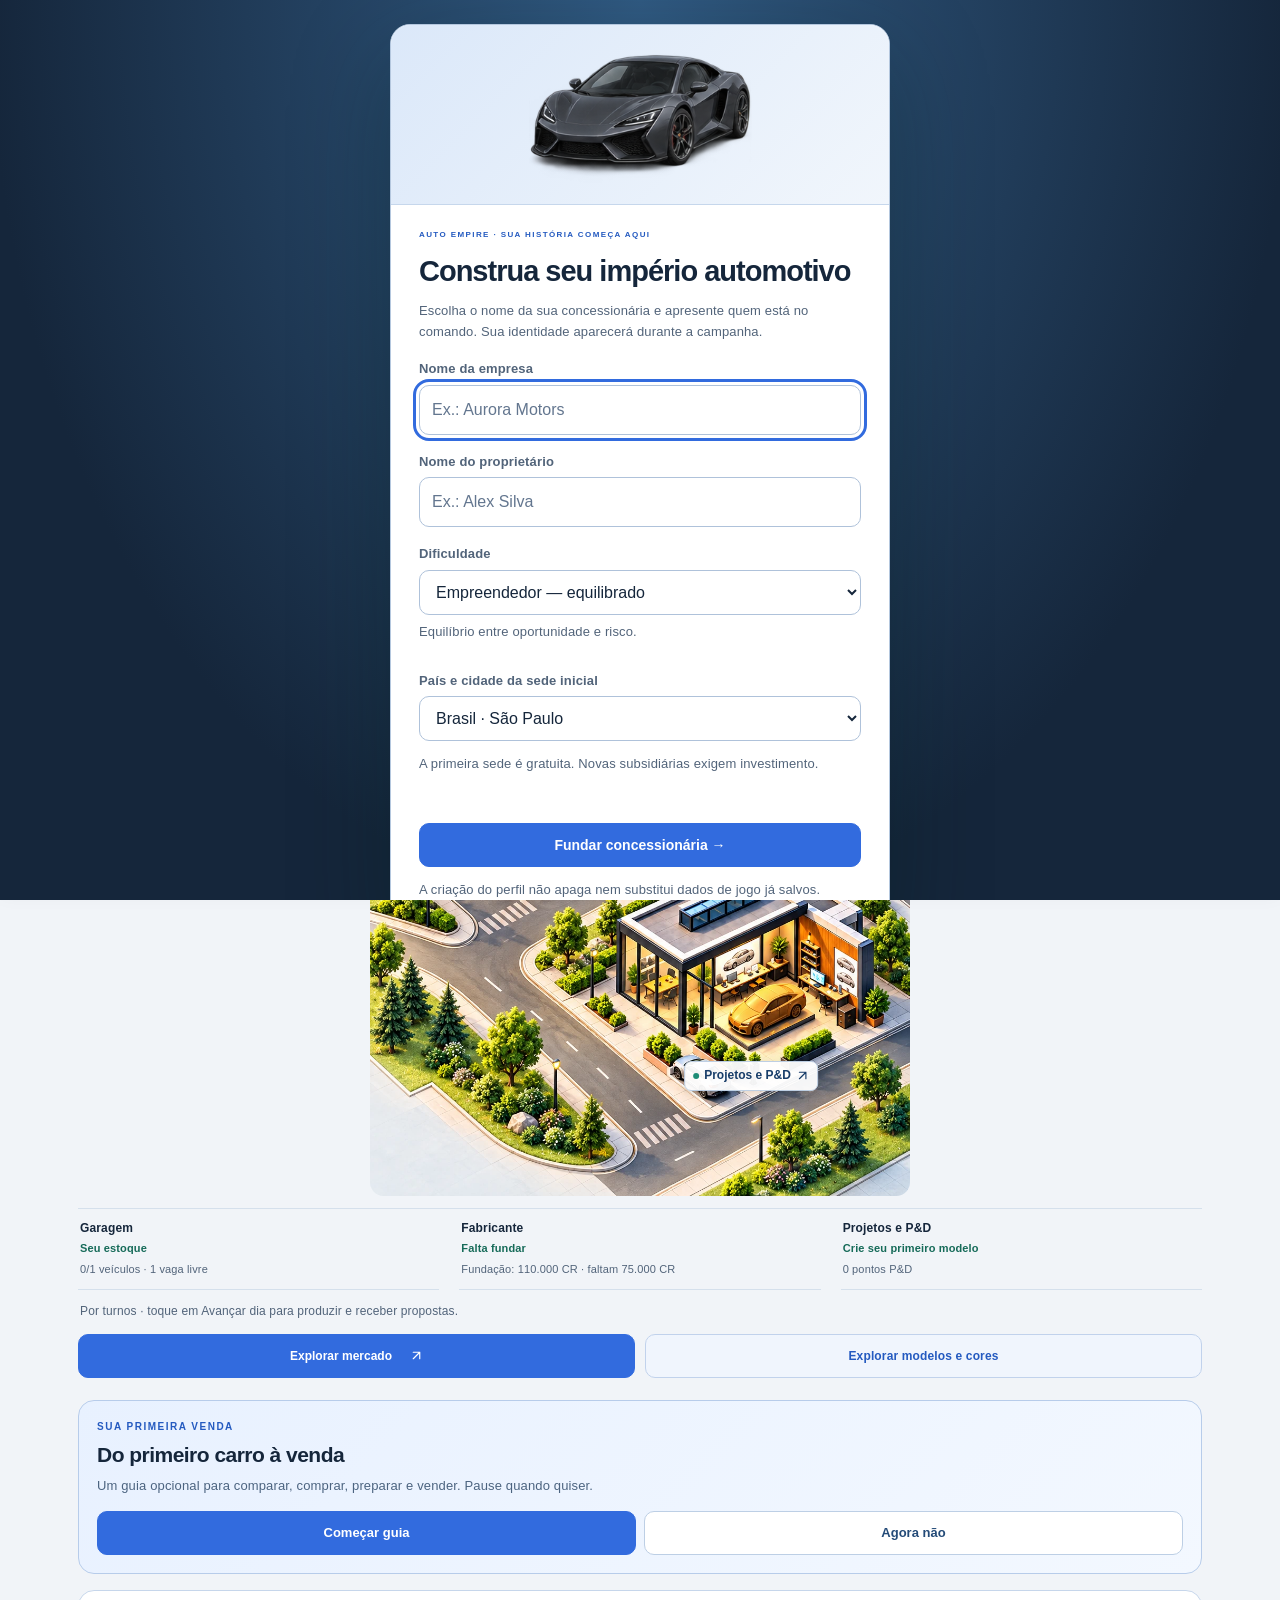
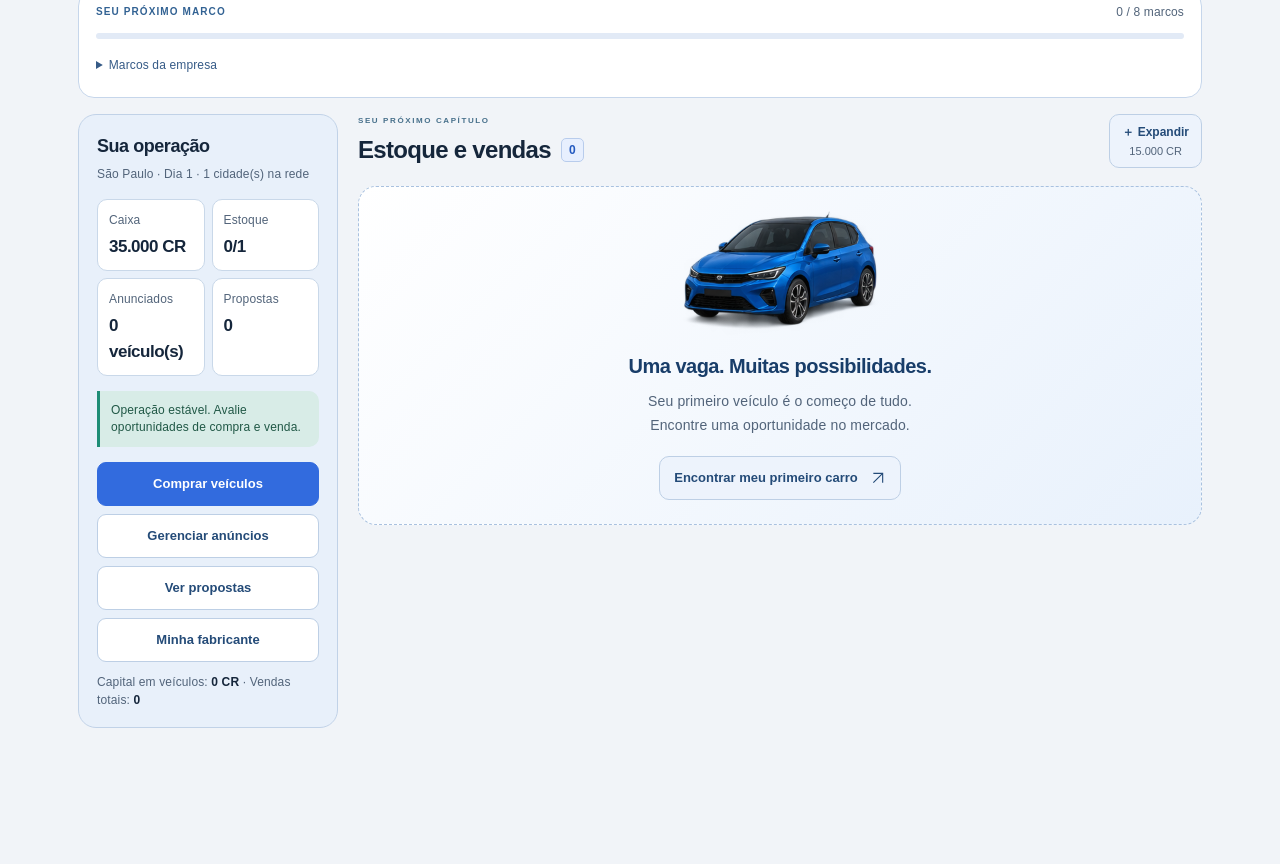
==== commit 4386ef25: "fix: complete mobile navigation, framed artwork and reliable industrial turns" ====
--- a/preview/index.html
+++ b/preview/index.html
@@ -1,8 +1,8 @@
-<!doctype html><html lang="pt-BR"><head><meta charset="utf-8"><meta name="viewport" content="width=device-width,initial-scale=1,viewport-fit=cover"><meta name="theme-color" content="#15263b"><meta name="ae-release" content="motor-district-9100"><meta name="apple-mobile-web-app-capable" content="yes"><meta name="apple-mobile-web-app-status-bar-style" content="black-translucent"><meta name="apple-mobile-web-app-title" content="Auto Empire"><link rel="manifest" href="../manifest.webmanifest"><link rel="apple-touch-icon" href="../icon-192.png"><title>Auto Empire Tycoon — Motor District</title><style>
+<!doctype html><html lang="pt-BR"><head><meta charset="utf-8"><meta name="viewport" content="width=device-width,initial-scale=1,viewport-fit=cover"><meta name="theme-color" content="#15263b"><meta name="ae-release" content="motor-district-15000"><meta name="apple-mobile-web-app-capable" content="yes"><meta name="apple-mobile-web-app-status-bar-style" content="black-translucent"><meta name="apple-mobile-web-app-title" content="Auto Empire"><link rel="manifest" href="../manifest.webmanifest"><link rel="apple-touch-icon" href="../icon-192.png"><title>Auto Empire Tycoon — Motor District</title><style>
 :root{--bg:#0c121a;--panel:#18232e;--panel2:#22313d;--line:#344554;--gold:#ffc348;--green:#68d9a2;--muted:#9caebb;--red:#ff8d8d}*{box-sizing:border-box}body{margin:0;background:radial-gradient(circle at 50% -15%,#26394a,#0c121a 62%);color:#edf4f6;font:14px -apple-system,BlinkMacSystemFont,system-ui,sans-serif}button,input{font:inherit}button{cursor:pointer;border:0;border-radius:9px;background:var(--gold);color:#17202a;padding:10px 13px;font-weight:800}button:disabled{opacity:.4;cursor:not-allowed}.ghost{background:#304150;color:#f4f8f9}.smallbtn{padding:7px 9px;font-size:12px}.shell{max-width:650px;margin:auto;min-height:100vh;padding-bottom:96px}.top{padding:16px 14px 12px;display:flex;align-items:center;justify-content:space-between;gap:10px}.logo{font-weight:1000;font-size:19px;letter-spacing:-.5px;line-height:1}.logo em{color:var(--gold);font-style:normal}.tag{font-size:9px;color:#d6e0e5;letter-spacing:2px;margin-top:4px}.day{font-weight:800;text-align:right}.tiny{font-size:11px;color:var(--muted)}.content{padding:0 12px}.panel{background:linear-gradient(150deg,#1d2b36,#15202a);border:1px solid var(--line);border-radius:14px;padding:13px;margin-bottom:11px;box-shadow:0 6px 20px #0002}.stats{display:grid;grid-template-columns:repeat(3,1fr);gap:8px}.stat{padding:11px 9px}.num{font-weight:900;font-size:17px;color:var(--gold);white-space:nowrap}.label{color:var(--muted);font-size:10px;text-transform:uppercase;letter-spacing:.6px;margin-bottom:5px}.green{color:var(--green)}.red{color:var(--red)}.scene-wrap{overflow:hidden;border-radius:13px;border:1px solid #4b6470;position:relative;background:#182a34}.scene-wrap canvas{display:block;width:100%;height:auto;image-rendering:pixelated}.scene-label{position:absolute;left:12px;top:12px;background:#101923dd;padding:8px 10px;border-radius:9px;font-weight:850;pointer-events:none}.scene-label small{display:block;color:#bdd0d7;font-weight:500}.clockbar{display:flex;align-items:center;justify-content:space-between;gap:6px}.speeds{display:flex;gap:5px;align-items:center}.speeds button.active{background:var(--gold);color:#16202a}.title{font-size:16px;font-weight:900;margin:14px 0 10px}.vehicle{display:flex;align-items:center;gap:12px}.carart{width:94px;min-width:94px;height:70px;border-radius:10px;background:linear-gradient(145deg,#344f5d,#1b2a35);display:flex;align-items:center;justify-content:center;position:relative;overflow:hidden}.carart:after{content:'';position:absolute;bottom:10px;width:60px;height:6px;border-radius:50%;background:#0006;filter:blur(3px)}.carart svg{width:88px;position:relative;z-index:1;filter:drop-shadow(2px 4px 0 #0005)}.vinfo{flex:1;min-width:0}.vname{font-size:15px;font-weight:900}.price{font-weight:900;font-size:18px;color:var(--gold)}.pill{display:inline-block;padding:3px 7px;background:#294237;color:#80e2ad;border-radius:5px;font-size:10px;font-weight:700}.actions{display:flex;gap:7px;flex-wrap:wrap;margin-top:11px}.actions button{flex:1}.muted{color:var(--muted)}.section-head{display:flex;align-items:center;justify-content:space-between;margin:12px 0}.empty{text-align:center;padding:24px;color:var(--muted)}.bottom{position:fixed;bottom:0;left:0;right:0;background:#101923f7;border-top:1px solid #344552;display:flex;justify-content:center;padding:9px max(8px,env(safe-area-inset-right)) calc(9px + env(safe-area-inset-bottom));z-index:4}.navinner{display:grid;grid-template-columns:repeat(4,1fr);width:min(650px,100%);gap:6px}.navinner button{background:transparent;color:#a4b8c4;padding:7px 4px;font-size:11px;display:flex;flex-direction:column;gap:3px;align-items:center}.navinner button b{font-size:20px}.navinner button.active{background:#34404a;color:var(--gold)}.hide{display:none!important}.modalbg{position:fixed;inset:0;background:#05090dcc;z-index:8;display:flex;align-items:center;justify-content:center;padding:14px}.modal{width:min(430px,100%);max-height:90vh;overflow:auto;background:#1a2833;border:1px solid #567080;border-radius:18px;padding:18px;box-shadow:0 20px 90px #0009}.modal h2{margin:0 0 10px}.modal input{background:#0e1720;color:white;border:1px solid #647985;border-radius:9px;padding:12px;width:100%;margin:7px 0}.flex{display:flex;align-items:center;justify-content:space-between;gap:9px}.divider{border-top:1px solid #344554;margin:12px 0}.log{font-size:12px;color:#bed0d9;padding:8px 0;border-bottom:1px solid #30404a}.toast{position:fixed;bottom:85px;left:50%;transform:translateX(-50%);z-index:12;background:#e5ad42;color:#18212a;padding:10px 15px;border-radius:9px;font-weight:800;max-width:90%;text-align:center;box-shadow:0 8px 28px #0008}.progress{height:8px;background:#0b151d;border-radius:9px;overflow:hidden;margin:6px 0}.progress i{display:block;height:100%;background:#69d8a1}.kv{display:flex;justify-content:space-between;padding:7px 0;border-bottom:1px solid #33434f}body:not(.ready) .shell{visibility:hidden}@media(min-width:700px){.scene-wrap canvas{max-height:400px;object-fit:cover}}
 </style><style>
 :root{--gold:#ffbd39;--panel:#172331}body{background:radial-gradient(ellipse at 50% -20%,#36536a,#0a111a 70%)}.panel{box-shadow:0 8px 28px #0004;border-color:#3b5060}.logo{font-size:21px;text-shadow:0 2px 1px #0008}.num{font-variant-numeric:tabular-nums}.scene-wrap{box-shadow:inset 0 0 0 2px #263b4c,0 10px 28px #0006}.carart{background:radial-gradient(circle at 50% 0%,#557386,#1c2c38)}.carart svg{image-rendering:pixelated}.pill.risk{background:#4b3532;color:#ffb1a0}.pill.good{background:#224c43;color:#90efc5}.extra{font-size:11px;color:#a9c4d0;margin-top:6px}.inspectbox{border:1px solid #52616b;background:#111e29;padding:10px;border-radius:10px;margin:10px 0}.buyer{background:#243744;padding:9px;border-radius:9px;margin:7px 0}.hint{color:#ffcf70;font-size:11px}.scene-label{border:1px solid #ffffff20;backdrop-filter:blur(4px)}button:focus-visible{outline:3px solid #fff;outline-offset:2px}
-</style><link rel="stylesheet" href="./css/visual-redesign.css?v=9100"><link rel="stylesheet" href="./css/vehicle-collection.css?v=9100"><link rel="stylesheet" href="./css/trade-summary.css?v=9100"><link rel="stylesheet" href="./css/first-sale-guide.css?v=9100"><link rel="stylesheet" href="./css/motor-district-next.css?v=9100"><link rel="stylesheet" href="./css/operations-map.css?v=9100"><style id="ae-turn-based-styles">
+</style><link rel="stylesheet" href="./css/visual-redesign.css?v=15000"><link rel="stylesheet" href="./css/vehicle-collection.css?v=15000"><link rel="stylesheet" href="./css/trade-summary.css?v=15000"><link rel="stylesheet" href="./css/first-sale-guide.css?v=15000"><link rel="stylesheet" href="./css/motor-district-next.css?v=15000"><link rel="stylesheet" href="./css/operations-map.css?v=15000"><style id="ae-turn-based-styles">
 /* Turn-only interface, safe areas and fixed navigation */
 body{overflow-x:hidden}
 #ae-end-day{max-width:calc(100vw - 24px);white-space:nowrap}
@@ -80,8 +80,8 @@
 .shell{padding-bottom:calc(var(--ae-bottom-nav-height) + 82px)!important}
 @media(max-width:360px){#ae-end-day{font-size:13px;padding:12px 14px;min-height:48px}}
 
-</style></head><body><div class="shell"><header class="top"><div><div class="logo">AUTO <em>EMPIRE</em></div><div class="tag">TYCOON · ALPHA 0.7 · PRÉVIA</div></div><div class="day"><span id="day"></span></div></header><main class="content"><div class="stats"><div class="panel stat"><div class="label">Caixa</div><div class="num" id="cash"></div></div><div class="panel stat"><div class="label">Patrimônio</div><div class="num" id="worth"></div></div><div class="panel stat"><div class="label">Reputação</div><div class="num" id="rep"></div></div></div><button id="ae-end-day" type="button" onclick="advanceDay()" aria-label="Passar para o próximo dia">Avançar dia <span id="ae-next-day-label">→</span></button><div id="garage"><div class="scene-wrap"><canvas id="scene" width="384" height="250" aria-label="Garagem isométrica em pixel art"></canvas><div class="scene-label">GARAGEM SÃO PAULO <small id="occupancy"></small></div></div><div class="section-head"><div class="title">Meu estoque</div><button class="ghost smallbtn" onclick="expand()">＋ Expandir · 15.000 CR</button></div><div id="stock"></div></div><div id="market" class="hide"><div class="section-head"><div class="title">🚗 Mercado de São Paulo</div><button class="ghost smallbtn" onclick="refreshPaid()">↻ Novos anúncios</button></div><p class="tiny">Preços e condições variam. Negocie e procure margem após os reparos.</p><div id="listings"></div></div><div id="reports" class="hide"><div class="title">📊 Relatórios</div><div class="panel" id="summary"></div><div class="title">Últimas transações</div><div class="panel" id="ledger"></div></div><div id="events" class="hide"><div class="title">📋 Central de eventos</div><div class="panel" id="log"></div><div class="actions"><button class="ghost" onclick="save();toast('Campanha salva!')">💾 Salvar</button><button class="ghost" onclick="newGame()">↻ Nova campanha</button></div><p class="tiny">Salvamento automático neste navegador. Não avança enquanto o jogo estiver fechado.</p></div></main></div><nav class="bottom"><div class="navinner"><button data-tab="garage" onclick="show('garage')"><b>🏠</b>Garagem</button><button data-tab="market" onclick="show('market')"><b>🚙</b>Mercado</button><button data-tab="reports" onclick="show('reports')"><b>📊</b>Finanças</button><button data-tab="events" onclick="show('events')"><b>🔔</b>Eventos</button></div></nav><div id="modal" class="modalbg hide"><div class="modal" id="modalbody"></div></div><div id="toast" class="toast hide"></div><script>
-'use strict';const primaryCampaign=new URLSearchParams(location.search).get('campaign')==='main';const KEY=primaryCampaign?'autoempire_v02':'autoempire_preview_v06';const oldKey=primaryCampaign?'autoempire_v1':'autoempire_preview_legacy';const catalog=[['Velox City',17500,'#e7ebef','Hatch'],['Montara Cross',29000,'#cf544a','SUV'],['Aureon Sedan',22500,'#3c85a5','Sedã'],['Ravik Utility',34000,'#d5b66c','Picape'],['Nexo Compact',12500,'#5fbc8b','Compacto'],['Altis Sport',38500,'#c95c76','Esportivo'],['Orion P',30500,'#347ad1','Picape'],['Lynx Z4',19500,'#d5d6e3','Hatch']];let s,paused=true,speed=1,tab='garage',modalCar=null,lastTime=performance.now(),acc=0,scenePhase=0;const $=id=>document.getElementById(id),fmt=n=>Math.round(n).toLocaleString('pt-BR')+' CR',rand=(a,b)=>Math.floor(a+Math.random()*(b-a+1)),esc=t=>String(t).replace(/[&<>"']/g,c=>({'&':'&amp;','<':'&lt;','>':'&gt;','"':'&quot;',"'":'&#39;'}[c]));function seed(){s={version:2,cash:35000,day:1,minute:480,rep:50,slots:1,stock:[],market:[],ledger:[],logs:[],nextId:1,sales:0,profit:0};populate();note('Sua primeira garagem abriu em São Paulo. Boa sorte!');save()}function makeCar(){let m=catalog[rand(0,catalog.length-1)],year=rand(2013,2024),km=rand(22,185)*1000,condition=rand(47,94),value=Math.round(m[1]*(.7+(year-2013)*.045)*(1-(km/1000000))),repair=Math.round((100-condition)*rand(26,61));return{id:s.nextId++,name:m[0],color:m[2],kind:m[3],year,km,condition,value,repair,ask:Math.round(value*rand(77,100)/100/100)*100,listed:false,price:0,days:0,interested:false,offers:[],spent:0}}function populate(){s.market=Array.from({length:6},makeCar)}function note(msg){s.logs.unshift('Dia '+s.day+' · '+msg);s.logs=s.logs.slice(0,40)}function entry(name,amount){s.ledger.unshift({day:s.day,name,amount});s.ledger=s.ledger.slice(0,100)}function save(){try{localStorage.setItem(KEY,JSON.stringify(s))}catch(e){}}function toast(t){let e=$('toast');e.textContent=t;e.classList.remove('hide');clearTimeout(toast.t);toast.t=setTimeout(()=>e.classList.add('hide'),2500)}function advanceDay(){if(!$('modal').classList.contains('hide')||document.querySelector('.modalbg:not(.hide):not(#modal)'))return toast('Conclua ou feche a janela antes de avançar.');if(window.aeAdvancingDay||document.getElementById('ae-turn-overlay')?.hidden===false)return;window.aeAdvancingDay=true;try{paused=true;s.minute=480;const before={day:s.day,cash:s.cash,stock:s.stock.length,sales:s.sales,ledgerSnapshot:(s.ledger||[]).slice(),logsSnapshot:(s.logs||[]).slice()};tickDay();save();render();if(s.day!==before.day)window.AEDaySummary?.show(before);else toast('O dia não avançou. Verifique se a campanha está encerrada ou bloqueada.')}finally{window.aeAdvancingDay=false}}function setSpeed(v){paused=true;speed=1;render()}function toggle(){advanceDay()}function show(t){tab=t;render()}function newGame(){if(confirm('Apagar sua campanha e começar novamente?')){seed();paused=true;show('garage');toast('Nova campanha iniciada')}}function refreshPaid(){if(s.cash<100)return toast('Você precisa de 100 CR para pesquisar novos anúncios.');s.cash-=100;entry('Pesquisa de mercado',-100);populate();note('Mercado atualizado por 100 CR');save();render()}function buyDialog(id){let c=s.market.find(v=>v.id===id);if(!c)return;modalCar=id;paused=true;open(`<h2>🤝 Negociação</h2>${carRow(c)}<div class="divider"></div><p class="muted">O vendedor pede <b>${fmt(c.ask)}</b>. Faça uma contraproposta. A reserva do vendedor é desconhecida.</p><div class="tiny">Sua oferta (CR)</div><input id="bid" type="number" min="1" step="100" value="${Math.round(c.ask*.92/100)*100}"><div class="actions"><button onclick="submitBid()">Enviar oferta</button><button class="ghost" onclick="closeModal()">Cancelar</button></div><div class="tiny" id="negotiation-result"></div>`)}function submitBid(){let c=s.market.find(v=>v.id===modalCar);if(!c)return closeModal();let bid=Math.round(Number($('bid').value));if(!Number.isFinite(bid)||bid<=0)return toast('Oferta inválida');if(s.stock.length>=s.slots)return toast('Garagem cheia');if(bid>s.cash)return toast('Saldo insuficiente');if(c.reserve===undefined)c.reserve=Math.round(c.ask*rand(84,99)/100);c.attempts=(c.attempts||0)+1;if(bid<c.reserve){let counter=Math.round((c.reserve+Math.max(bid,c.ask*.92))/2/100)*100;note('Oferta recusada por '+c.name);$('negotiation-result').innerHTML=`<p class="red">Vendedor: “Não consigo por esse valor. Considere ${fmt(counter)}.”</p>`;if(c.attempts>=4){s.market=s.market.filter(v=>v.id!==c.id);closeModal();toast('Vendedor encerrou a negociação')}save();render();return}let paid=bid;s.cash-=paid;c.bought=paid;c.spent=0;c.listed=false;c.offers=[];s.stock.push(c);s.market=s.market.filter(v=>v.id!==c.id);entry('Compra · '+c.name,-paid);note('Comprou '+c.name+' por '+fmt(paid));save();closeModal();show('garage');toast('Carro adquirido!')}function repair(id){let c=s.stock.find(v=>v.id===id);if(!c)return;let cost=Math.max(250,Math.round(c.repair*.7));if(c.condition>=99)return toast('Veículo já está revisado');if(s.cash<cost)return toast('Caixa insuficiente');s.cash-=cost;c.spent+=cost;c.condition=Math.min(100,c.condition+rand(13,26));c.repair=Math.round(c.repair*.4);entry('Reparos · '+c.name,-cost);note('Revisão de '+c.name+' concluída');save();render();toast('Reparo realizado')}function listDialog(id){let c=s.stock.find(v=>v.id===id);if(!c)return;modalCar=id;open(`<h2>🏷️ Anunciar veículo</h2>${carRow(c)}<div class="divider"></div><div class="tiny">Preço pedido (CR)</div><input type="number" id="asking" min="1" step="100" value="${c.price||Math.round(c.value*(.75+c.condition/400)/100)*100}"><p class="tiny">Preços altos reduzem o interesse. Preços baixos podem acelerar a venda, mas diminuem a margem.</p><div class="actions"><button onclick="publish()">Publicar anúncio</button><button class="ghost" onclick="closeModal()">Cancelar</button></div>`)}function publish(){let c=s.stock.find(v=>v.id===modalCar);if(!c)return;let p=Math.round(Number($('asking').value));if(!Number.isFinite(p)||p<=0)return toast('Preço inválido');c.price=p;c.listed=true;c.days=0;c.offers=[];c.interested=false;note('Anúncio de '+c.name+' publicado por '+fmt(p));save();closeModal();render();toast('Anúncio publicado')}function offersDialog(id){let c=s.stock.find(v=>v.id===id);if(!c)return;modalCar=id;let offers=c.offers||[];open(`<h2>💬 Propostas recebidas</h2>${carRow(c)}<p class="tiny">Custo acumulado: ${fmt(c.bought+c.spent)} · Anúncio: ${fmt(c.price)}</p><div class="divider"></div>${offers.map((o,i)=>`<div class="panel"><div class="flex"><div><b>${esc(o.name)}</b><div class="price">${fmt(o.amount)}</div><div class="tiny">Margem antes de despesas: ${fmt(o.amount-c.bought-c.spent)}</div></div><button onclick="acceptOffer(${i})">Aceitar</button></div></div>`).join('')||'<p>Nenhuma proposta ativa.</p>'}<button class="ghost" onclick="closeModal()">Voltar</button>`)}function acceptOffer(i){let c=s.stock.find(v=>v.id===modalCar);if(!c||!c.offers[i])return;let o=c.offers[i];if(!Number.isFinite(Number(o.amount))||Number(o.amount)<=0)return toast('Proposta inválida');let profit=Number(o.amount)-(Number(c.bought)||0)-(Number(c.spent)||0);s.cash+=Number(o.amount);s.profit+=profit;s.sales++;s.rep=Math.min(100,s.rep+1);s.stock=s.stock.filter(v=>v.id!==c.id);entry('Venda · '+c.name,o.amount);note('Vendeu '+c.name+' por '+fmt(o.amount)+' (margem '+fmt(profit)+')');save();closeModal();render();toast('Venda concluída!')}function expand(){let cost=15000;if(s.cash<cost)return toast('Precisa de '+fmt(cost));if(!confirm('Expandir garagem em 2 vagas por 15.000 CR?'))return;s.cash-=cost;s.slots+=2;entry('Expansão da garagem',-cost);note('Garagem expandida para '+s.slots+' vagas');save();render();toast('Garagem ampliada!')}function tickDay(){s.day++;s.minute=480;if(s.day%3===0)populate();if(s.day%30===0){s.cash-=1200;entry('Aluguel mensal',-1200);note('Aluguel debitado: 1.200 CR')}for(let c of s.stock){if(!c.listed)continue;c.days++;let fair=c.value*(.70+c.condition/300),attraction=Math.max(.025,Math.min(.7,(.28+(fair-c.price)/Math.max(1,fair))*({casual:1.2,normal:1,hard:.78}[s.difficulty]||1)*(1+Math.min(5,Number(s.empire?.staff?.seller)||0)*.06)));if(Math.random()<attraction){let amount=Math.round(Math.min(c.price*1.03,fair)*(.87+Math.random()*.14)/100)*100;c.offers.push({name:['Alex Morgan','Sam Rivera','Jordan Lee','Taylor Brooks','Casey Novak'][rand(0,4)],amount});c.offers=c.offers.slice(-3);c.interested=true;note('Nova proposta para '+c.name+'!')}}save()}function carSvg(c){let color=c.color||'#4c99ce';return `<svg viewBox="0 0 112 75" aria-hidden="true"><path d="M11 42 L31 28 L74 24 L101 38 L103 55 L88 61 L22 61 L10 54Z" fill="${color}" stroke="#0d1720" stroke-width="3"/><path d="M35 30 L73 28 L87 40 L26 43Z" fill="#9bd3e0" stroke="#19333c" stroke-width="3"/><path d="M15 45 L99 44 L99 54 L13 54Z" fill="${color}" opacity=".85"/><path d="M25 55 L38 55 L38 65 L25 65Z M78 55 L91 55 L91 65 L78 65Z" fill="#121a21"/><path d="M14 48 L22 48 M94 48 L100 48" stroke="#ffe3a1" stroke-width="5"/><path d="M50 30 L51 43" stroke="#23414c" stroke-width="2"/></svg>`}function carRow(c){return `<div class="vehicle"><div class="carart">${carSvg(c)}</div><div class="vinfo"><div class="vname">${esc(c.name)}</div><div class="tiny">${c.year} · ${esc(c.kind)} · ${c.km.toLocaleString('pt-BR')} km</div><div class="tiny">Condição ${c.condition}% · Mercado ${fmt(c.value)}</div></div></div>`}function open(html){$('modalbody').innerHTML=html;$('modal').classList.remove('hide')}function closeModal(){$('modal').classList.add('hide');modalCar=null}function render(){if(!s)return;$('day').textContent='Dia '+s.day;$('cash').textContent=fmt(s.cash);$('worth').textContent=fmt(s.cash+s.stock.reduce((a,c)=>a+c.value*(.7+c.condition/300),0));$('rep').textContent=s.rep+'/100';document.querySelectorAll('[data-tab]').forEach(b=>b.classList.toggle('active',b.dataset.tab===tab));['garage','market','reports','events'].forEach(t=>$(t).classList.toggle('hide',t!==tab));$('occupancy').textContent=s.stock.length+' / '+s.slots+' vagas ocupadas';$('stock').innerHTML=s.stock.map(c=>`<div class="panel">${carRow(c)}<div class="divider"></div><div class="flex"><div><div class="tiny">Investido</div><b>${fmt(c.bought+c.spent)}</b></div><div style="text-align:right"><div class="tiny">${c.listed?'Anunciado':'Preço estimado'}</div><b class="green">${fmt(c.listed?c.price:c.value)}</b></div></div><div class="actions"><button class="ghost smallbtn" onclick="repair(${c.id})" ${c.condition>=99?'disabled':''}>🔧 Reparar ${fmt(Math.max(250,Math.round(c.repair*.7)))}</button><button class="smallbtn" onclick="listDialog(${c.id})">🏷 Anunciar</button>${c.offers.length?`<button class="smallbtn" onclick="offersDialog(${c.id})">💬 ${c.offers.length} proposta(s)</button>`:''}</div></div>`).join('')||'<div class="panel empty">🚘<h3>Sua garagem está vazia</h3>Encontre um carro no mercado e faça sua primeira negociação.<div class="actions"><button onclick="show(\'market\')">Explorar mercado →</button></div></div>';$('listings').innerHTML=s.market.map(c=>`<div class="panel">${carRow(c)}<div class="divider"></div><div class="flex"><div><div class="tiny">Preço pedido</div><div class="price">${fmt(c.ask)}</div><div class="tiny">Reparos estimados: ${fmt(c.repair)}</div></div><button onclick="buyDialog(${c.id})">Negociar</button></div></div>`).join('');$('summary').innerHTML=`<div class="kv"><span>Caixa</span><b>${fmt(s.cash)}</b></div><div class="kv"><span>Estoque</span><b>${s.stock.length} veículos</b></div><div class="kv"><span>Vagas</span><b>${s.slots}</b></div><div class="kv"><span>Vendas realizadas</span><b>${s.sales}</b></div><div class="kv"><span>Margem realizada (antes dos fixos)</span><b class="${s.profit>=0?'green':'red'}">${fmt(s.profit)}</b></div><div class="kv"><span>Aluguel / 30 dias</span><b>${fmt(({casual:700,normal:1200,hard:1900}[s.difficulty]||1200))}</b></div>`;$('ledger').innerHTML=s.ledger.length?s.ledger.slice(0,30).map(e=>`<div class="kv"><span class="tiny">Dia ${e.day} · ${esc(e.name)}</span><b class="${e.amount>=0?'green':'red'}">${e.amount>=0?'+':''}${fmt(e.amount)}</b></div>`).join(''):'<p class="muted">Sem movimentações ainda.</p>';$('log').innerHTML=s.logs.map(x=>`<div class="log">${esc(x)}</div>`).join('');drawScene()}function drawScene(){let canvas=$('scene');if(!canvas||getComputedStyle(canvas).display==='none'||getComputedStyle(canvas).visibility==='hidden')return;let ctx=canvas.getContext('2d');if(!ctx)return;ctx.imageSmoothingEnabled=false;let W=384,H=250;ctx.fillStyle='#658a9b';ctx.fillRect(0,0,W,H);ctx.fillStyle='#8eb6c4';ctx.fillRect(0,0,W,60);for(let i=0;i<15;i++){ctx.fillStyle=i%2?'#7da49b':'#73988e';ctx.fillRect((i*49)%384,56+(i*17)%110,45,48)}function poly(points,fill,stroke){ctx.beginPath();ctx.moveTo(...points[0]);points.slice(1).forEach(p=>ctx.lineTo(...p));ctx.closePath();ctx.fillStyle=fill;ctx.fill();if(stroke){ctx.strokeStyle=stroke;ctx.lineWidth=2;ctx.stroke()}}poly([[0,134],[197,39],[384,129],[187,232]],'#b6a995','#50616b');for(let y=0;y<7;y++)for(let x=0;x<9;x++){let px=23+x*43+(y%2)*4,py=128+y*13-x*8;if(px>12&&px<370&&py>50&&py<225){ctx.fillStyle=(x+y)%2?'#a9a393':'#c1b39a';ctx.fillRect(px,py,14,3)}}poly([[14,93],[112,46],[194,82],[96,132]],'#293b43','#1c2930');poly([[14,93],[96,132],[96,174],[14,133]],'#d4a86d','#3c3e3c');poly([[96,132],[194,82],[194,127],[96,174]],'#8e725a','#3c3e3c');poly([[11,90],[111,38],[201,81],[96,135]],'#36434b','#1e2932');poly([[108,140],[155,117],[155,146],[108,170]],'#183b4c','#192a30');poly([[32,111],[78,89],[78,117],[32,139]],'#8ed2e5','#355361');ctx.fillStyle='#f6c44c';ctx.fillRect(34,91,71,9);ctx.fillStyle='#17232c';ctx.font='bold 9px monospace';ctx.fillText('AUTO EMPIRE',36,99);let spots=Math.min(s.slots,6);for(let i=0;i<spots;i++){let x=165+(i%3)*56,y=130+Math.floor(i/3)*37+(i%3)*-16;poly([[x,y],[x+35,y-16],[x+62,y-2],[x+26,y+15]],'#d5cbb4','#819188');if(s.stock[i])drawCar(x+8,y-5,s.stock[i].color)}for(let i=0;i<7;i++){let x=(i*79+19)%384,y=195+(i%3)*17;ctx.fillStyle='#315d43';ctx.fillRect(x,y,5,16);ctx.fillStyle='#3f8557';ctx.fillRect(x-8,y-9,20,14);ctx.fillStyle='#56a368';ctx.fillRect(x-4,y-16,12,12)}ctx.fillStyle='#172530';ctx.fillRect(0,239,384,11);function drawCar(x,y,color){poly([[x,y],[x+27,y-12],[x+48,y-2],[x+20,y+12]],'#182a34');poly([[x,y-7],[x+26,y-19],[x+47,y-8],[x+20,y+4]],color,'#1e2b36');poly([[x+10,y-12],[x+24,y-19],[x+36,y-12],[x+20,y-5]],'#b3dce4','#31515c');ctx.fillStyle='#141b20';ctx.fillRect(x+4,y+3,7,6);ctx.fillRect(x+31,y-1,7,6);ctx.fillStyle='#f6d89d';ctx.fillRect(x+40,y-8,5,3)}}/* Turn-based: no continuous animation loop. */try{s=JSON.parse(localStorage.getItem(KEY))}catch(e){}const campaignLoaded=!!s&&s.version===2;if(!s||s.version!==2)seed();render();document.body.classList.add('ready');document.addEventListener('visibilitychange',()=>{if(document.hidden){paused=true;save()}else{lastTime=performance.now();render()}});window.addEventListener('pagehide',()=>{paused=true;save()});/* No timer: simulation advances only through advanceDay(). */
+</style><link rel="stylesheet" href="./css/subsidiaries.css?v=15000"><link rel="stylesheet" href="./css/game-menu.css?v=15000"><link rel="stylesheet" href="./css/quick-navigation.css?v=15000"><link rel="stylesheet" href="./css/vehicle-framing.css?v=15000"></head><body><div class="shell"><header class="top"><div><div class="logo">AUTO <em>EMPIRE</em></div><div class="tag">TYCOON · ALPHA 0.7 · PRÉVIA</div></div><div class="day"><span id="day"></span></div></header><main class="content"><div class="stats"><div class="panel stat"><div class="label">Caixa</div><div class="num" id="cash"></div></div><div class="panel stat"><div class="label">Patrimônio</div><div class="num" id="worth"></div></div><div class="panel stat"><div class="label">Reputação</div><div class="num" id="rep"></div></div></div><button id="ae-end-day" type="button" onclick="advanceDay()" aria-label="Passar para o próximo dia">Avançar dia <span id="ae-next-day-label">→</span></button><div id="garage"><div class="scene-wrap"><canvas id="scene" width="384" height="250" aria-label="Garagem isométrica em pixel art"></canvas><div class="scene-label">GARAGEM SÃO PAULO <small id="occupancy"></small></div></div><div class="section-head"><div class="title">Meu estoque</div><button class="ghost smallbtn" onclick="expand()">＋ Expandir · 15.000 CR</button></div><div id="stock"></div></div><div id="market" class="hide"><div class="section-head"><div class="title">🚗 Mercado de São Paulo</div><button class="ghost smallbtn" onclick="refreshPaid()">↻ Novos anúncios</button></div><p class="tiny">Preços e condições variam. Negocie e procure margem após os reparos.</p><div id="listings"></div></div><div id="reports" class="hide"><div class="title">📊 Relatórios</div><div class="panel" id="summary"></div><div class="title">Últimas transações</div><div class="panel" id="ledger"></div></div><div id="events" class="hide"><div class="title">📋 Central de eventos</div><div class="panel" id="log"></div><div class="actions"><button class="ghost" onclick="save();toast('Campanha salva!')">💾 Salvar</button><button class="ghost" onclick="newGame()">↻ Nova campanha</button></div><p class="tiny">Salvamento automático neste navegador. Não avança enquanto o jogo estiver fechado.</p></div></main></div><nav class="bottom"><div class="navinner"><button data-tab="garage" onclick="show('garage')"><b>🏠</b>Garagem</button><button data-tab="market" onclick="show('market')"><b>🚙</b>Mercado</button><button data-tab="reports" onclick="show('reports')"><b>📊</b>Finanças</button><button data-tab="events" onclick="show('events')"><b>🔔</b>Eventos</button></div></nav><div id="modal" class="modalbg hide"><div class="modal" id="modalbody"></div></div><div id="toast" class="toast hide"></div><script>
+'use strict';const primaryCampaign=new URLSearchParams(location.search).get('campaign')==='main';const KEY=primaryCampaign?'autoempire_v02':'autoempire_preview_v06';const oldKey=primaryCampaign?'autoempire_v1':'autoempire_preview_legacy';const catalog=[['Velox City',17500,'#e7ebef','Hatch'],['Montara Cross',29000,'#cf544a','SUV'],['Aureon Sedan',22500,'#3c85a5','Sedã'],['Ravik Utility',34000,'#d5b66c','Picape'],['Nexo Compact',12500,'#5fbc8b','Compacto'],['Altis Sport',38500,'#c95c76','Esportivo'],['Orion P',30500,'#347ad1','Picape'],['Lynx Z4',19500,'#d5d6e3','Hatch']];let s,paused=true,speed=1,tab='garage',modalCar=null,lastTime=performance.now(),acc=0,scenePhase=0;const $=id=>document.getElementById(id),fmt=n=>Math.round(n).toLocaleString('pt-BR')+' CR',rand=(a,b)=>Math.floor(a+Math.random()*(b-a+1)),esc=t=>String(t).replace(/[&<>"']/g,c=>({'&':'&amp;','<':'&lt;','>':'&gt;','"':'&quot;',"'":'&#39;'}[c]));function seed(){s={version:2,cash:35000,day:1,minute:480,rep:50,slots:1,stock:[],market:[],ledger:[],logs:[],nextId:1,sales:0,profit:0};populate();note('Sua primeira garagem abriu em São Paulo. Boa sorte!');save()}function makeCar(){let m=catalog[rand(0,catalog.length-1)],year=rand(2013,2024),km=rand(22,185)*1000,condition=rand(47,94),value=Math.round(m[1]*(.7+(year-2013)*.045)*(1-(km/1000000))),repair=Math.round((100-condition)*rand(26,61));return{id:s.nextId++,name:m[0],color:m[2],kind:m[3],year,km,condition,value,repair,ask:Math.round(value*rand(77,100)/100/100)*100,listed:false,price:0,days:0,interested:false,offers:[],spent:0}}function populate(){s.market=Array.from({length:6},makeCar)}function note(msg){s.logs.unshift('Dia '+s.day+' · '+msg);s.logs=s.logs.slice(0,40)}function entry(name,amount){s.ledger.unshift({day:s.day,name,amount});s.ledger=s.ledger.slice(0,100)}function save(){try{localStorage.setItem(KEY,JSON.stringify(s))}catch(e){}}function toast(t){let e=$('toast');e.textContent=t;e.classList.remove('hide');clearTimeout(toast.t);toast.t=setTimeout(()=>e.classList.add('hide'),2500)}function advanceDay(){if(!$('modal').classList.contains('hide')||document.querySelector('.modalbg:not(.hide):not(#modal),#ae-company-screen.is-open,dialog[open]'))return toast('Conclua ou feche a janela antes de avançar.');if(window.aeAdvancingDay||document.getElementById('ae-turn-overlay')?.hidden===false)return;window.aeAdvancingDay=true;try{paused=true;s.minute=480;const before={day:s.day,cash:s.cash,stock:s.stock.length,sales:s.sales,ledgerSnapshot:(s.ledger||[]).slice(),logsSnapshot:(s.logs||[]).slice()};tickDay();save();render();if(s.day!==before.day)window.AEDaySummary?.show(before);else toast('O dia não avançou. Verifique se a campanha está encerrada ou bloqueada.')}finally{window.aeAdvancingDay=false}}function setSpeed(v){paused=true;speed=1;render()}function toggle(){advanceDay()}function show(t){tab=t;render()}function newGame(){if(confirm('Apagar sua campanha e começar novamente?')){seed();paused=true;show('garage');toast('Nova campanha iniciada')}}function refreshPaid(){if(s.cash<100)return toast('Você precisa de 100 CR para pesquisar novos anúncios.');s.cash-=100;entry('Pesquisa de mercado',-100);populate();note('Mercado atualizado por 100 CR');save();render()}function buyDialog(id){let c=s.market.find(v=>v.id===id);if(!c)return;modalCar=id;paused=true;open(`<h2>🤝 Negociação</h2>${carRow(c)}<div class="divider"></div><p class="muted">O vendedor pede <b>${fmt(c.ask)}</b>. Faça uma contraproposta. A reserva do vendedor é desconhecida.</p><div class="tiny">Sua oferta (CR)</div><input id="bid" type="number" min="1" step="100" value="${Math.round(c.ask*.92/100)*100}"><div class="actions"><button onclick="submitBid()">Enviar oferta</button><button class="ghost" onclick="closeModal()">Cancelar</button></div><div class="tiny" id="negotiation-result"></div>`)}function submitBid(){let c=s.market.find(v=>v.id===modalCar);if(!c)return closeModal();let bid=Math.round(Number($('bid').value));if(!Number.isFinite(bid)||bid<=0)return toast('Oferta inválida');if(s.stock.length>=s.slots)return toast('Garagem cheia');if(bid>s.cash)return toast('Saldo insuficiente');if(c.reserve===undefined)c.reserve=Math.round(c.ask*rand(84,99)/100);c.attempts=(c.attempts||0)+1;if(bid<c.reserve){let counter=Math.round((c.reserve+Math.max(bid,c.ask*.92))/2/100)*100;note('Oferta recusada por '+c.name);$('negotiation-result').innerHTML=`<p class="red">Vendedor: “Não consigo por esse valor. Considere ${fmt(counter)}.”</p>`;if(c.attempts>=4){s.market=s.market.filter(v=>v.id!==c.id);closeModal();toast('Vendedor encerrou a negociação')}save();render();return}let paid=bid;s.cash-=paid;c.bought=paid;c.spent=0;c.listed=false;c.offers=[];s.stock.push(c);s.market=s.market.filter(v=>v.id!==c.id);entry('Compra · '+c.name,-paid);note('Comprou '+c.name+' por '+fmt(paid));save();closeModal();show('garage');toast('Carro adquirido!')}function repair(id){let c=s.stock.find(v=>v.id===id);if(!c)return;let cost=Math.max(250,Math.round(c.repair*.7));if(c.condition>=99)return toast('Veículo já está revisado');if(s.cash<cost)return toast('Caixa insuficiente');s.cash-=cost;c.spent+=cost;c.condition=Math.min(100,c.condition+rand(13,26));c.repair=Math.round(c.repair*.4);entry('Reparos · '+c.name,-cost);note('Revisão de '+c.name+' concluída');save();render();toast('Reparo realizado')}function listDialog(id){let c=s.stock.find(v=>v.id===id);if(!c)return;modalCar=id;open(`<h2>🏷️ Anunciar veículo</h2>${carRow(c)}<div class="divider"></div><div class="tiny">Preço pedido (CR)</div><input type="number" id="asking" min="1" step="100" value="${c.price||Math.round(c.value*(.75+c.condition/400)/100)*100}"><p class="tiny">Preços altos reduzem o interesse. Preços baixos podem acelerar a venda, mas diminuem a margem.</p><div class="actions"><button onclick="publish()">Publicar anúncio</button><button class="ghost" onclick="closeModal()">Cancelar</button></div>`)}function publish(){let c=s.stock.find(v=>v.id===modalCar);if(!c)return;let p=Math.round(Number($('asking').value));if(!Number.isFinite(p)||p<=0)return toast('Preço inválido');c.price=p;c.listed=true;c.days=0;c.offers=[];c.interested=false;note('Anúncio de '+c.name+' publicado por '+fmt(p));save();closeModal();render();toast('Anúncio publicado')}function offersDialog(id){let c=s.stock.find(v=>v.id===id);if(!c)return;modalCar=id;let offers=c.offers||[];open(`<h2>💬 Propostas recebidas</h2>${carRow(c)}<p class="tiny">Custo acumulado: ${fmt(c.bought+c.spent)} · Anúncio: ${fmt(c.price)}</p><div class="divider"></div>${offers.map((o,i)=>`<div class="panel"><div class="flex"><div><b>${esc(o.name)}</b><div class="price">${fmt(o.amount)}</div><div class="tiny">Margem antes de despesas: ${fmt(o.amount-c.bought-c.spent)}</div></div><button onclick="acceptOffer(${i})">Aceitar</button></div></div>`).join('')||'<p>Nenhuma proposta ativa.</p>'}<button class="ghost" onclick="closeModal()">Voltar</button>`)}function acceptOffer(i){let c=s.stock.find(v=>v.id===modalCar);if(!c||!c.offers[i])return;let o=c.offers[i];if(!Number.isFinite(Number(o.amount))||Number(o.amount)<=0)return toast('Proposta inválida');let profit=Number(o.amount)-(Number(c.bought)||0)-(Number(c.spent)||0);s.cash+=Number(o.amount);s.profit+=profit;s.sales++;s.rep=Math.min(100,s.rep+1);s.stock=s.stock.filter(v=>v.id!==c.id);entry('Venda · '+c.name,o.amount);note('Vendeu '+c.name+' por '+fmt(o.amount)+' (margem '+fmt(profit)+')');save();closeModal();render();toast('Venda concluída!')}function expand(){let cost=15000;if(s.cash<cost)return toast('Precisa de '+fmt(cost));if(!confirm('Expandir garagem em 2 vagas por 15.000 CR?'))return;s.cash-=cost;s.slots+=2;entry('Expansão da garagem',-cost);note('Garagem expandida para '+s.slots+' vagas');save();render();toast('Garagem ampliada!')}function tickDay(){s.day++;s.minute=480;if(s.day%3===0)populate();if(s.day%30===0){s.cash-=1200;entry('Aluguel mensal',-1200);note('Aluguel debitado: 1.200 CR')}for(let c of s.stock){if(!c.listed)continue;c.days++;let fair=c.value*(.70+c.condition/300),attraction=Math.max(.025,Math.min(.7,(.28+(fair-c.price)/Math.max(1,fair))*({casual:1.2,normal:1,hard:.78}[s.difficulty]||1)*(1+Math.min(5,Number(s.empire?.staff?.seller)||0)*.06)));if(Math.random()<attraction){let amount=Math.round(Math.min(c.price*1.03,fair)*(.87+Math.random()*.14)/100)*100;c.offers.push({name:['Alex Morgan','Sam Rivera','Jordan Lee','Taylor Brooks','Casey Novak'][rand(0,4)],amount});c.offers=c.offers.slice(-3);c.interested=true;note('Nova proposta para '+c.name+'!')}}save()}function carSvg(c){let color=c.color||'#4c99ce';return `<svg viewBox="0 0 112 75" aria-hidden="true"><path d="M11 42 L31 28 L74 24 L101 38 L103 55 L88 61 L22 61 L10 54Z" fill="${color}" stroke="#0d1720" stroke-width="3"/><path d="M35 30 L73 28 L87 40 L26 43Z" fill="#9bd3e0" stroke="#19333c" stroke-width="3"/><path d="M15 45 L99 44 L99 54 L13 54Z" fill="${color}" opacity=".85"/><path d="M25 55 L38 55 L38 65 L25 65Z M78 55 L91 55 L91 65 L78 65Z" fill="#121a21"/><path d="M14 48 L22 48 M94 48 L100 48" stroke="#ffe3a1" stroke-width="5"/><path d="M50 30 L51 43" stroke="#23414c" stroke-width="2"/></svg>`}function carRow(c){return `<div class="vehicle"><div class="carart">${carSvg(c)}</div><div class="vinfo"><div class="vname">${esc(c.name)}</div><div class="tiny">${c.year} · ${esc(c.kind)} · ${c.km.toLocaleString('pt-BR')} km</div><div class="tiny">Condição ${c.condition}% · Mercado ${fmt(c.value)}</div></div></div>`}function open(html){$('modalbody').innerHTML=html;$('modal').classList.remove('hide')}function closeModal(){$('modal').classList.add('hide');modalCar=null}function render(){if(!s)return;$('day').textContent='Dia '+s.day;$('cash').textContent=fmt(s.cash);$('worth').textContent=fmt(s.cash+s.stock.reduce((a,c)=>a+c.value*(.7+c.condition/300),0));$('rep').textContent=s.rep+'/100';document.querySelectorAll('[data-tab]').forEach(b=>b.classList.toggle('active',b.dataset.tab===tab));['garage','market','reports','events'].forEach(t=>$(t).classList.toggle('hide',t!==tab));$('occupancy').textContent=s.stock.length+' / '+s.slots+' vagas ocupadas';$('stock').innerHTML=s.stock.map(c=>`<div class="panel">${carRow(c)}<div class="divider"></div><div class="flex"><div><div class="tiny">Investido</div><b>${fmt(c.bought+c.spent)}</b></div><div style="text-align:right"><div class="tiny">${c.listed?'Anunciado':'Preço estimado'}</div><b class="green">${fmt(c.listed?c.price:c.value)}</b></div></div><div class="actions"><button class="ghost smallbtn" onclick="repair(${c.id})" ${c.condition>=99?'disabled':''}>🔧 Reparar ${fmt(Math.max(250,Math.round(c.repair*.7)))}</button><button class="smallbtn" onclick="listDialog(${c.id})">🏷 Anunciar</button>${c.offers.length?`<button class="smallbtn" onclick="offersDialog(${c.id})">💬 ${c.offers.length} proposta(s)</button>`:''}</div></div>`).join('')||'<div class="panel empty">🚘<h3>Sua garagem está vazia</h3>Encontre um carro no mercado e faça sua primeira negociação.<div class="actions"><button onclick="show(\'market\')">Explorar mercado →</button></div></div>';$('listings').innerHTML=s.market.map(c=>`<div class="panel">${carRow(c)}<div class="divider"></div><div class="flex"><div><div class="tiny">Preço pedido</div><div class="price">${fmt(c.ask)}</div><div class="tiny">Reparos estimados: ${fmt(c.repair)}</div></div><button onclick="buyDialog(${c.id})">Negociar</button></div></div>`).join('');$('summary').innerHTML=`<div class="kv"><span>Caixa</span><b>${fmt(s.cash)}</b></div><div class="kv"><span>Estoque</span><b>${s.stock.length} veículos</b></div><div class="kv"><span>Vagas</span><b>${s.slots}</b></div><div class="kv"><span>Vendas realizadas</span><b>${s.sales}</b></div><div class="kv"><span>Margem realizada (antes dos fixos)</span><b class="${s.profit>=0?'green':'red'}">${fmt(s.profit)}</b></div><div class="kv"><span>Aluguel / 30 dias</span><b>${fmt(({casual:700,normal:1200,hard:1900}[s.difficulty]||1200))}</b></div>`;$('ledger').innerHTML=s.ledger.length?s.ledger.slice(0,30).map(e=>`<div class="kv"><span class="tiny">Dia ${e.day} · ${esc(e.name)}</span><b class="${e.amount>=0?'green':'red'}">${e.amount>=0?'+':''}${fmt(e.amount)}</b></div>`).join(''):'<p class="muted">Sem movimentações ainda.</p>';$('log').innerHTML=s.logs.map(x=>`<div class="log">${esc(x)}</div>`).join('');drawScene()}function drawScene(){let canvas=$('scene');if(!canvas||getComputedStyle(canvas).display==='none'||getComputedStyle(canvas).visibility==='hidden')return;let ctx=canvas.getContext('2d');if(!ctx)return;ctx.imageSmoothingEnabled=false;let W=384,H=250;ctx.fillStyle='#658a9b';ctx.fillRect(0,0,W,H);ctx.fillStyle='#8eb6c4';ctx.fillRect(0,0,W,60);for(let i=0;i<15;i++){ctx.fillStyle=i%2?'#7da49b':'#73988e';ctx.fillRect((i*49)%384,56+(i*17)%110,45,48)}function poly(points,fill,stroke){ctx.beginPath();ctx.moveTo(...points[0]);points.slice(1).forEach(p=>ctx.lineTo(...p));ctx.closePath();ctx.fillStyle=fill;ctx.fill();if(stroke){ctx.strokeStyle=stroke;ctx.lineWidth=2;ctx.stroke()}}poly([[0,134],[197,39],[384,129],[187,232]],'#b6a995','#50616b');for(let y=0;y<7;y++)for(let x=0;x<9;x++){let px=23+x*43+(y%2)*4,py=128+y*13-x*8;if(px>12&&px<370&&py>50&&py<225){ctx.fillStyle=(x+y)%2?'#a9a393':'#c1b39a';ctx.fillRect(px,py,14,3)}}poly([[14,93],[112,46],[194,82],[96,132]],'#293b43','#1c2930');poly([[14,93],[96,132],[96,174],[14,133]],'#d4a86d','#3c3e3c');poly([[96,132],[194,82],[194,127],[96,174]],'#8e725a','#3c3e3c');poly([[11,90],[111,38],[201,81],[96,135]],'#36434b','#1e2932');poly([[108,140],[155,117],[155,146],[108,170]],'#183b4c','#192a30');poly([[32,111],[78,89],[78,117],[32,139]],'#8ed2e5','#355361');ctx.fillStyle='#f6c44c';ctx.fillRect(34,91,71,9);ctx.fillStyle='#17232c';ctx.font='bold 9px monospace';ctx.fillText('AUTO EMPIRE',36,99);let spots=Math.min(s.slots,6);for(let i=0;i<spots;i++){let x=165+(i%3)*56,y=130+Math.floor(i/3)*37+(i%3)*-16;poly([[x,y],[x+35,y-16],[x+62,y-2],[x+26,y+15]],'#d5cbb4','#819188');if(s.stock[i])drawCar(x+8,y-5,s.stock[i].color)}for(let i=0;i<7;i++){let x=(i*79+19)%384,y=195+(i%3)*17;ctx.fillStyle='#315d43';ctx.fillRect(x,y,5,16);ctx.fillStyle='#3f8557';ctx.fillRect(x-8,y-9,20,14);ctx.fillStyle='#56a368';ctx.fillRect(x-4,y-16,12,12)}ctx.fillStyle='#172530';ctx.fillRect(0,239,384,11);function drawCar(x,y,color){poly([[x,y],[x+27,y-12],[x+48,y-2],[x+20,y+12]],'#182a34');poly([[x,y-7],[x+26,y-19],[x+47,y-8],[x+20,y+4]],color,'#1e2b36');poly([[x+10,y-12],[x+24,y-19],[x+36,y-12],[x+20,y-5]],'#b3dce4','#31515c');ctx.fillStyle='#141b20';ctx.fillRect(x+4,y+3,7,6);ctx.fillRect(x+31,y-1,7,6);ctx.fillStyle='#f6d89d';ctx.fillRect(x+40,y-8,5,3)}}/* Turn-based: no continuous animation loop. */try{s=JSON.parse(localStorage.getItem(KEY))}catch(e){}const campaignLoaded=!!s&&s.version===2;if(!s||s.version!==2)seed();render();document.body.classList.add('ready');document.addEventListener('visibilitychange',()=>{if(document.hidden){paused=true;save()}else{lastTime=performance.now();render()}});window.addEventListener('pagehide',()=>{paused=true;save()});/* No timer: simulation advances only through advanceDay(). */
 </script><script>
 // Alpha 0.3 gameplay upgrade: maintains backwards-compatible v0.2 save data.
 const originalMakeCar=makeCar;
@@ -131,7 +131,7 @@
 for(let c of [...s.stock,...s.market]){if(c.fault===undefined)c.fault=null;if(c.inspected===undefined)c.inspected=false;if(c.faultRevealed===undefined)c.faultRevealed=false;if(c.faultFixed===undefined)c.faultFixed=false}
 render();
 </script><script>if ("serviceWorker" in navigator && location.protocol === "https:") { window.addEventListener("load",()=>Promise.resolve().catch(()=>{})); }</script>
-<script src="./js/save-backups.js?v=9100"></script>
+<script src="./js/save-backups.js?v=15000"></script>
 <script id="alpha06-consolidation">
 (function(){
   'use strict';
@@ -1439,32 +1439,32 @@
 });
 if(typeof render==='function')render();
 })();
-</script><script src="./js/trade-math.js?v=9100"></script>
-<script id="alpha190-text-first" src="./js/text-management.js?v=9100"></script>
-<script src="./js/company-intro.js?v=9100"></script>
+</script><script src="./js/trade-math.js?v=15000"></script>
+<script id="alpha190-text-first" src="./js/text-management.js?v=15000"></script>
+<script src="./js/company-intro.js?v=15000"></script>
 
-<script src="./js/staff-system.js?v=9100"></script>
-<script src="./js/empire-systems.js?v=9100"></script>
-<script src="./js/quality-pack.js?v=9100"></script>
-<script src="./js/world-expansion.js?v=9100"></script>
-<script src="./js/global-economy.js?v=14200"></script>
-<script src="./js/operations-finance.js?v=9100"></script>
-<script src="./js/vehicle-design-studio.js?v=9100"></script>
-<script src="./js/iphone-experience.js?v=9100"></script>
-<script src="./js/iphone-dashboard.js?v=9100"></script>
-<script src="./js/iphone-command-center.js?v=9100"></script>
-<script src="./js/iphone-trading.js?v=9100"></script>
-<script src="./js/iphone-negotiation.js?v=9100"></script>
-<script src="./js/negotiation-depth.js?v=9100"></script>
-<script src="./js/buyer-intelligence.js?v=9100"></script>
-<script src="./js/corporate-banking.js?v=9100"></script>
+<script src="./js/staff-system.js?v=15000"></script>
+<script src="./js/empire-systems.js?v=15000"></script>
+<script src="./js/quality-pack.js?v=15000"></script>
+<script src="./js/world-expansion.js?v=15000"></script>
+<script src="./js/global-economy.js?v=15000"></script>
+<script src="./js/operations-finance.js?v=15000"></script>
+<script src="./js/vehicle-design-studio.js?v=15000"></script>
+<script src="./js/iphone-experience.js?v=15000"></script>
+<script src="./js/iphone-dashboard.js?v=15000"></script>
+<script src="./js/iphone-command-center.js?v=15000"></script>
+<script src="./js/iphone-trading.js?v=15000"></script>
+<script src="./js/iphone-negotiation.js?v=15000"></script>
+<script src="./js/negotiation-depth.js?v=15000"></script>
+<script src="./js/buyer-intelligence.js?v=15000"></script>
+<script src="./js/corporate-banking.js?v=15000"></script>
 
-<script src="./js/icon-design-system.js?v=9100"></script>
-<script src="./js/cohesive-layout.js?v=9100"></script>
-<script src="./js/management-navigation.js?v=9100"></script>
-<script src="./js/iphone-workspace.js?v=9100"></script>
-<script src="./js/trading-flow.js?v=9100"></script>
-<script src="./js/iphone-dialog-accessibility.js?v=9100"></script><script src="./js/factory-planning.js?v=9100"></script><script src="./js/manufacturer-rivals.js?v=9100"></script><script src="./js/vehicle-sprites.js?v=10800"></script><script src="./js/brand-growth.js?v=9100"></script><script src="./js/quality-recalls.js?v=9100"></script><script src="./js/industrial-network.js?v=9100"></script><script src="./js/industrial-dashboard.js?v=13300"></script><script src="./js/plant-profitability.js?v=9100"></script><script src="./js/fleet-variety.js?v=9100"></script><script src="./js/dealer-progression.js?v=9100"></script><script src="./js/market-dynamics.js?v=9100"></script><script src="./js/negotiation-upgrade.js?v=9100"></script><script src="./js/production-orders.js?v=13300"></script><script src="./js/industrial-planning.js?v=9100"></script><script src="./js/production-intelligence.js?v=9100"></script><script src="./js/industrial-cost-control.js?v=9100"></script><script src="./js/weekly-challenges.js?v=9100"></script><script src="./js/empire-levels.js?v=9100"></script><script src="./js/business-opportunities.js?v=9100"></script><script src="./js/market-rivals.js?v=9100"></script><script src="./js/rival-market-pressure.js?v=9100"></script><script src="./js/competitive-events.js?v=9100"></script><script src="./js/strategic-achievements.js?v=9100"></script><script src="./js/rare-opportunities.js?v=9100"></script><script src="./js/business-strategy.js?v=9100"></script><script src="./js/customer-loyalty.js?v=9100"></script><script src="./js/customer-referrals.js?v=9100"></script><script src="./js/mobile-management-hub.js?v=9100"></script><script src="./js/trading-quick-actions.js?v=9100"></script><script src="./js/vehicle-appearance.js?v=9100"></script><script src="./js/visual-redesign.js?v=9100"></script><script src="./js/operations-map.js?v=14700"></script><script src="./js/trade-summary.js?v=9100"></script><script src="./js/first-sale-guide.js?v=14500"></script><script src="./js/progression-board.js?v=9100"></script><script src="./js/runtime-performance.js?v=9100"></script><script src="./js/pwa-updates.js?v=9100"></script><script src="./js/vehicle-auctions.js?v=9700"></script><script src="./js/negotiation-rounds.js?v=10000"></script><script src="./js/buyer-negotiation-ai.js?v=10000"></script><script src="./js/brand-technology-tree.js?v=10200"></script><script src="./js/subsidiary-command-center.js?v=10300"></script><script src="./js/company-logo-founder.js?v=10700"></script><script src="./js/brand-identity-network.js?v=10600"></script><script src="./js/brand-vehicle-showroom.js?v=11100"></script><script src="./js/model-generations.js?v=11300"></script><script src="./js/model-market-intelligence.js?v=11400"></script><script src="./js/automotive-media.js?v=11500"></script><script src="./js/factory-workforce.js?v=12200"></script><script src="./js/factory-warehouse.js?v=14100"></script><script src="./js/day-turn-summary.js?v=13200"></script><script id="ae-turn-layout-fix">
+<script src="./js/icon-design-system.js?v=15000"></script>
+<script src="./js/cohesive-layout.js?v=15000"></script>
+<script src="./js/management-navigation.js?v=15000"></script>
+<script src="./js/iphone-workspace.js?v=15000"></script>
+<script src="./js/trading-flow.js?v=15000"></script>
+<script src="./js/iphone-dialog-accessibility.js?v=15000"></script><script src="./js/factory-planning.js?v=15000"></script><script src="./js/manufacturer-rivals.js?v=15000"></script><script src="./js/vehicle-sprites.js?v=15000"></script><script src="./js/brand-growth.js?v=15000"></script><script src="./js/quality-recalls.js?v=15000"></script><script src="./js/industrial-network.js?v=15000"></script><script src="./js/industrial-dashboard.js?v=15000"></script><script src="./js/plant-profitability.js?v=15000"></script><script src="./js/fleet-variety.js?v=15000"></script><script src="./js/dealer-progression.js?v=15000"></script><script src="./js/market-dynamics.js?v=15000"></script><script src="./js/negotiation-upgrade.js?v=15000"></script><script src="./js/production-orders.js?v=15000"></script><script src="./js/industrial-planning.js?v=15000"></script><script src="./js/production-intelligence.js?v=15000"></script><script src="./js/industrial-cost-control.js?v=15000"></script><script src="./js/weekly-challenges.js?v=15000"></script><script src="./js/empire-levels.js?v=15000"></script><script src="./js/business-opportunities.js?v=15000"></script><script src="./js/market-rivals.js?v=15000"></script><script src="./js/rival-market-pressure.js?v=15000"></script><script src="./js/competitive-events.js?v=15000"></script><script src="./js/strategic-achievements.js?v=15000"></script><script src="./js/rare-opportunities.js?v=15000"></script><script src="./js/business-strategy.js?v=15000"></script><script src="./js/customer-loyalty.js?v=15000"></script><script src="./js/customer-referrals.js?v=15000"></script><script src="./js/mobile-management-hub.js?v=15000"></script><script src="./js/trading-quick-actions.js?v=15000"></script><script src="./js/vehicle-appearance.js?v=15000"></script><script src="./js/visual-redesign.js?v=15000"></script><script src="./js/operations-map.js?v=15000"></script><script src="./js/trade-summary.js?v=15000"></script><script src="./js/first-sale-guide.js?v=15000"></script><script src="./js/progression-board.js?v=15000"></script><script src="./js/vehicle-auctions.js?v=15000"></script><script src="./js/negotiation-rounds.js?v=15000"></script><script src="./js/buyer-negotiation-ai.js?v=15000"></script><script src="./js/brand-technology-tree.js?v=15000"></script><script src="./js/subsidiary-command-center.js?v=15000"></script><script src="./js/company-logo-founder.js?v=15000"></script><script src="./js/brand-identity-network.js?v=15000"></script><script src="./js/brand-vehicle-showroom.js?v=15000"></script><script src="./js/model-generations.js?v=15000"></script><script src="./js/model-market-intelligence.js?v=15000"></script><script src="./js/automotive-media.js?v=15000"></script><script src="./js/factory-workforce.js?v=15000"></script><script src="./js/factory-warehouse.js?v=15000"></script><script src="./js/day-turn-summary.js?v=15000"></script><script id="ae-turn-layout-fix">
 (function(){
 'use strict';
 const nav=document.querySelector('nav.bottom');
@@ -1482,4 +1482,4 @@
 window.addEventListener('resize',sync,{passive:true});
 window.addEventListener('orientationchange',sync,{passive:true});
 })();
-</script></body></html>
+</script><script src="./js/quick-navigation.js?v=15000"></script><script src="./js/game-menu.js?v=15000"></script><script src="./js/runtime-performance.js?v=15000"></script><script src="./js/pwa-updates.js?v=15000"></script><script id="ae-boot-ready">render();save();</script></body></html>
--- a/preview/css/subsidiaries.css
+++ b/preview/css/subsidiaries.css
@@ -0,0 +1,77 @@
+/* Shared operations first; expansion and headquarters stay within reach. */
+body.ae-redesign.ae-next #ae-world{
+  min-width:0;
+  margin:12px 0!important;
+  padding:16px!important;
+  color:#15263b!important;
+  background:#fff!important;
+  border:1px solid #cbd9eb!important;
+  border-radius:14px!important;
+  overflow-wrap:anywhere;
+}
+body.ae-redesign.ae-next #ae-world *{box-sizing:border-box;min-width:0}
+body.ae-redesign.ae-next #ae-world :is(h3,h4,h5,strong,label){color:#183d69!important}
+body.ae-redesign.ae-next #ae-world :is(p,small,dt){color:#52647a!important}
+body.ae-redesign.ae-next #ae-world .ae-world-top{display:flex;align-items:start;justify-content:space-between;gap:8px;flex-wrap:wrap}
+body.ae-redesign.ae-next #ae-world h3{font-size:18px!important;line-height:1.3!important;margin:0!important;letter-spacing:-.3px}
+body.ae-redesign.ae-next #ae-world .ae-world-top small{font-size:11px!important;line-height:1.5}
+body.ae-redesign.ae-next #ae-world .ae-world-shared{font-size:12px!important;line-height:1.6!important;margin:11px 0 14px!important}
+body.ae-redesign.ae-next #ae-world .ae-world-summary{display:grid;grid-template-columns:repeat(2,minmax(0,1fr));gap:8px}
+body.ae-redesign.ae-next #ae-world .ae-world-summary>div{display:flex;flex-direction:column;gap:5px;padding:11px;background:#edf3fc;border:1px solid #d2dfef;border-radius:10px}
+body.ae-redesign.ae-next #ae-world .ae-world-summary>div:last-child{grid-column:1/-1}
+body.ae-redesign.ae-next #ae-world .ae-world-summary small{font-size:10px!important;line-height:1.5}
+body.ae-redesign.ae-next #ae-world .ae-world-summary strong{font-size:20px!important;font-weight:800;line-height:1.25;letter-spacing:-.4px;font-variant-numeric:tabular-nums}
+body.ae-redesign.ae-next #ae-world .ae-world-kpi{font-size:11px!important;line-height:1.6!important;margin:12px 0 17px!important}
+body.ae-redesign.ae-next #ae-world .ae-world-section-head{display:flex;align-items:baseline;justify-content:space-between;gap:7px;flex-wrap:wrap;margin:0 0 8px}
+body.ae-redesign.ae-next #ae-world h4{font-size:15px!important;line-height:1.4!important;margin:0!important}
+body.ae-redesign.ae-next #ae-world #ae-world-active-label{font-size:11px;color:#166b59!important}
+body.ae-redesign.ae-next #ae-world .ae-world-owned{display:flex;flex-direction:column;gap:8px}
+body.ae-redesign.ae-next #ae-world .ae-world-owned-city{display:grid;grid-template-columns:minmax(0,1fr) auto;gap:10px;align-items:center;padding:12px;border:1px solid #d2dfed;border-radius:10px;background:#f7faff}
+body.ae-redesign.ae-next #ae-world .ae-world-owned-city:has(button[aria-pressed=true]){border-color:#a8cdbf;background:#f0f8f4}
+body.ae-redesign.ae-next #ae-world .ae-world-owned-city h5{font-size:15px!important;line-height:1.4!important;margin:0 0 4px!important}
+body.ae-redesign.ae-next #ae-world .ae-world-owned-city p{font-size:11px!important;line-height:1.5!important;margin:0 0 5px!important}
+body.ae-redesign.ae-next #ae-world .ae-world-owned-city small{display:block;font-size:10px!important;line-height:1.5}
+body.ae-redesign.ae-next #ae-world .ae-world-badge{display:inline-block;margin-left:7px;padding:2px 5px;border:1px solid #bed5e8;border-radius:5px;background:#e5effb;color:#245ac0!important;font-size:9px;font-weight:800;vertical-align:middle;line-height:1.4}
+body.ae-redesign.ae-next #ae-world button{min-height:44px!important;min-width:44px!important;max-width:100%;font-size:12px!important;line-height:1.4!important;padding:10px!important;white-space:normal;touch-action:manipulation}
+body.ae-redesign.ae-next #ae-world .ae-world-owned-city button{width:110px}
+body.ae-redesign.ae-next #ae-world .ae-world-owned-city button[aria-pressed=true]{background:#e0f1e9!important;border:1px solid #b1d1c1!important;color:#166b59!important;opacity:1!important}
+body.ae-redesign.ae-next #ae-world .ae-world-details{margin-top:12px;border-top:1px solid #d5dfed}
+body.ae-redesign.ae-next #ae-world .ae-world-details>summary{min-height:48px;padding:14px 1px;font-size:13px;font-weight:750;line-height:1.5;color:#244b78!important;cursor:pointer;touch-action:manipulation}
+body.ae-redesign.ae-next #ae-world .ae-world-details>summary span{font-size:11px;font-weight:500;color:#52647a!important}
+body.ae-redesign.ae-next #ae-world .ae-world-details>p{font-size:12px!important;line-height:1.6!important;margin:0 0 12px!important}
+body.ae-redesign.ae-next #ae-world .ae-world-toolbar{display:grid;grid-template-columns:repeat(2,minmax(0,1fr));gap:10px;margin:0 0 6px}
+body.ae-redesign.ae-next #ae-world label{display:block;font-size:11px;font-weight:700;line-height:1.5}
+body.ae-redesign.ae-next #ae-world :is(select,input){display:block;width:100%!important;min-width:0!important;min-height:46px!important;margin-top:5px;padding:10px!important;border:1px solid #b7c9df!important;border-radius:9px!important;background:#fff!important;color:#15263b!important;font-size:16px!important;line-height:1.4;touch-action:manipulation}
+body.ae-redesign.ae-next #ae-world .ae-world-search{margin-bottom:10px}
+body.ae-redesign.ae-next #ae-world #ae-world-search-results{font-size:11px!important;margin:0 0 10px!important;line-height:1.5}
+body.ae-redesign.ae-next #ae-world .ae-world-grid{display:grid;grid-template-columns:minmax(0,1fr);gap:10px}
+body.ae-redesign.ae-next #ae-world .ae-world-city{display:flex;flex-direction:column;gap:7px;padding:12px!important;border:1px solid #cbd9eb!important;border-radius:11px!important;background:#f7faff!important;color:#15263b!important}
+body.ae-redesign.ae-next #ae-world .ae-world-city>strong{font-size:15px;line-height:1.4}
+body.ae-redesign.ae-next #ae-world .ae-world-city>small{font-size:11px!important;line-height:1.5}
+body.ae-redesign.ae-next #ae-world .ae-world-city p{font-size:12px!important;line-height:1.5!important;margin:0!important}
+body.ae-redesign.ae-next #ae-world .ae-world-city dl{display:flex;flex-direction:column;gap:7px;margin:4px 0;padding:9px 0;border-block:1px solid #dbe4ef}
+body.ae-redesign.ae-next #ae-world .ae-world-city dl>div{display:flex;justify-content:space-between;gap:10px;font-size:11px;line-height:1.5}
+body.ae-redesign.ae-next #ae-world .ae-world-city dd{margin:0;text-align:right;color:#183d69;font-weight:750;font-variant-numeric:tabular-nums}
+body.ae-redesign.ae-next #ae-world .ae-world-city button{width:100%;margin-top:auto}
+body.ae-redesign.ae-next #ae-world .ae-world-city .ae-world-funds{color:#913f28!important}
+body.ae-redesign.ae-next #ae-world .ae-world-no-results{padding:15px 0}
+@media(min-width:600px){
+  body.ae-redesign.ae-next #ae-world .ae-world-summary{grid-template-columns:repeat(3,minmax(0,1fr))}
+  body.ae-redesign.ae-next #ae-world .ae-world-summary>div:last-child{grid-column:auto}
+  body.ae-redesign.ae-next #ae-world .ae-world-grid{grid-template-columns:repeat(2,minmax(0,1fr))}
+}
+@media(max-width:360px){
+  body.ae-redesign.ae-next #ae-world{padding:12px!important}
+  body.ae-redesign.ae-next #ae-world .ae-world-owned-city{grid-template-columns:minmax(0,1fr);gap:8px;padding:10px}
+  body.ae-redesign.ae-next #ae-world .ae-world-owned-city button{width:100%}
+  body.ae-redesign.ae-next #ae-world .ae-world-toolbar{grid-template-columns:minmax(0,1fr)}
+  body.ae-redesign.ae-next #ae-world .ae-world-summary strong{font-size:18px!important}
+}
+
+body.ae-redesign.ae-next #ae-world button{min-height:46px!important;min-width:44px!important}
+
+/* Imported industrial panels follow the app's daylight surfaces. */
+body.ae-redesign.ae-next :is(#ae-subsidiary-command,#ae-workforce,#ae-factory-warehouse){background:#fff!important;color:#15263b!important;border-color:#cbd9eb!important}
+body.ae-redesign.ae-next :is(#ae-subsidiary-command,#ae-workforce,#ae-factory-warehouse) :is(h3,strong,b,label){color:#183d69!important}
+body.ae-redesign.ae-next :is(#ae-subsidiary-command,#ae-workforce,#ae-factory-warehouse) :is(p,small,#ae-sub-summary,#ae-sub-quote){color:#52647a!important}
+body.ae-redesign.ae-next #ae-sub-feedback{color:#166b59!important}
--- a/preview/css/game-menu.css
+++ b/preview/css/game-menu.css
@@ -0,0 +1,50 @@
+/* The game's front door, with one illustration and real campaign controls. */
+body.ae-redesign.ae-next #ae-game-menu{width:min(540px,100%);height:auto;max-width:540px;max-height:100dvh;box-sizing:border-box;margin:auto;padding:0;border:0;border-radius:24px;background:#f4f7fb;color:#15263b;overflow:auto;overscroll-behavior:contain;box-shadow:0 26px 100px #08142399}
+#ae-game-menu::backdrop{background:#0b192deb;backdrop-filter:blur(7px)}
+#ae-game-menu *{box-sizing:border-box}
+.ae-game-menu-hero{position:relative;isolation:isolate;min-height:300px;overflow:hidden;background:#15263b}
+.ae-game-menu-hero>img{position:absolute;inset:0;width:100%;height:100%;object-fit:cover;object-position:50% 35%;z-index:-2}
+.ae-game-menu-hero-shade{position:absolute;inset:0;z-index:-1;background:linear-gradient(180deg,#06172d22 10%,#0a1f37dd 78%,#0c223cf5),linear-gradient(90deg,#0b203a7a,transparent)}
+body.ae-redesign.ae-next #ae-game-menu #ae-game-menu-close{position:absolute;right:16px;top:calc(14px + env(safe-area-inset-top,0px));min-height:44px!important;padding:10px 12px!important;border:1px solid #ffffff77!important;border-radius:10px!important;background:#0b203ab8!important;color:#fff!important;font-size:12px!important;z-index:1}
+.ae-game-menu-brand{padding:116px 26px 25px}
+body.ae-redesign.ae-next #ae-game-menu .ae-game-menu-brand>p:first-child{margin:0 0 12px!important;color:#b7f1dc!important;font-size:10px!important;font-weight:800!important;letter-spacing:2.3px!important}
+body.ae-redesign.ae-next #ae-game-menu h1{margin:0!important;font-size:41px!important;line-height:.98!important;letter-spacing:-2.1px!important;font-weight:850!important;color:#fff!important;text-shadow:0 2px 15px #06152a77}
+body.ae-redesign.ae-next #ae-game-menu h1>span{color:#80e3c1!important}
+body.ae-redesign.ae-next #ae-game-menu h1>small{display:block!important;font-size:17px!important;letter-spacing:9px!important;line-height:1.5!important;margin:9px 0 12px!important;color:#e4edf9!important;font-weight:700!important}
+body.ae-redesign.ae-next #ae-game-menu #ae-game-menu-intro{max-width:300px;color:#e5eef9!important;font-size:13px!important;line-height:1.6!important;margin:0!important}
+.ae-game-menu-body{padding:24px 26px calc(26px + env(safe-area-inset-bottom,0px))}
+#ae-game-menu [hidden]{display:none!important}
+body.ae-redesign.ae-next #ae-game-menu .ae-game-menu-kicker{font-size:9px!important;font-weight:850!important;letter-spacing:1.3px!important;color:#386b9e!important;margin:0 0 8px!important}
+body.ae-redesign.ae-next #ae-game-menu #ae-game-menu-campaign{font-size:14px!important;font-weight:650!important;color:#254361!important;margin:0 0 19px!important;line-height:1.5!important;overflow-wrap:anywhere}
+.ae-game-menu-actions{display:flex;flex-direction:column;gap:9px}
+.ae-game-menu-secondary{display:grid;grid-template-columns:repeat(2,minmax(0,1fr));gap:9px}
+body.ae-redesign.ae-next #ae-game-menu button{min-height:46px!important;max-width:100%;min-width:0;border-radius:12px!important;padding:12px 15px!important;font-size:14px!important;font-weight:750!important;line-height:1.4!important;white-space:normal!important;touch-action:manipulation}
+body.ae-redesign.ae-next #ae-game-menu button:not(.ghost){background:#2e66db!important;border:1px solid #2e66db!important;color:#fff!important}
+body.ae-redesign.ae-next #ae-game-menu button.ghost{background:#eaf0fa!important;border:1px solid #c1d0e6!important;color:#244d7e!important;box-shadow:none!important}
+body.ae-redesign.ae-next #ae-game-menu .ae-game-menu-local{margin:17px 0 0!important;color:#52647a!important;font-size:11px!important;line-height:1.65!important}
+body.ae-redesign.ae-next #ae-game-menu h2{font-size:25px!important;line-height:1.2!important;letter-spacing:-.8px!important;color:#15263b!important;margin:17px 0 8px!important}
+body.ae-redesign.ae-next #ae-game-menu section>p{font-size:13px!important;line-height:1.6!important;color:#52647a!important;margin:0 0 14px!important}
+body.ae-redesign.ae-next #ae-game-menu .ae-game-menu-back{font-size:12px!important;padding:9px 12px!important;min-height:44px!important}
+#ae-game-menu-difficulties{border:0;padding:0;margin:18px 0;min-width:0;display:flex;flex-direction:column;gap:8px}
+#ae-game-menu-difficulties legend{position:absolute;width:1px;height:1px;overflow:hidden;clip-path:inset(50%);white-space:nowrap}
+.ae-game-menu-difficulty{display:flex;align-items:flex-start;gap:12px;min-height:85px;padding:14px;border:1px solid #c9d7e8;border-radius:13px;background:#fff;cursor:pointer}
+.ae-game-menu-difficulty:has(input:checked){border-color:#326bde;background:#edf3ff;box-shadow:inset 0 0 0 1px #326bde}
+body.ae-redesign.ae-next #ae-game-menu .ae-game-menu-difficulty input{appearance:auto!important;position:static!important;flex:none;width:20px!important;height:20px!important;min-height:20px!important;margin:1px 0 0!important;padding:0!important;accent-color:#326bde;transform:none!important}
+body.ae-redesign.ae-next #ae-game-menu .ae-game-menu-difficulty strong{display:block!important;color:#183d68!important;font-size:15px!important;line-height:1.4!important;margin-bottom:4px}
+body.ae-redesign.ae-next #ae-game-menu .ae-game-menu-difficulty small{display:block!important;color:#52647a!important;font-size:12px!important;line-height:1.5!important}
+.ae-game-menu-difficulty-numbers{display:block;color:#365e8a;font-size:10px;line-height:1.6;font-weight:650;margin-top:7px}
+body.ae-redesign.ae-next #ae-game-menu [data-menu-action=create],body.ae-redesign.ae-next #ae-game-menu [data-menu-view=help]>button:last-child{width:100%}
+.ae-game-menu-option-list{display:flex;flex-direction:column;gap:9px;margin-top:18px}
+body.ae-redesign.ae-next #ae-game-menu .ae-game-menu-option-list button{text-align:left!important;padding:14px!important;background:#fff!important}
+body.ae-redesign.ae-next #ae-game-menu .ae-game-menu-option-list strong{display:block;font-size:14px!important;color:#244d7e!important;margin-bottom:4px}
+body.ae-redesign.ae-next #ae-game-menu .ae-game-menu-option-list small{display:block;font-size:12px!important;color:#52647a!important;line-height:1.5!important;font-weight:450!important}
+#ae-game-menu .ae-game-menu-option-list button:disabled{opacity:.5;cursor:default}
+.ae-game-menu-help{padding:0;margin:20px 0;list-style:none;counter-reset:menu-step;display:flex;flex-direction:column;gap:15px}
+.ae-game-menu-help li{position:relative;padding-left:37px;counter-increment:menu-step}
+.ae-game-menu-help li:before{content:counter(menu-step);position:absolute;left:0;top:0;width:25px;height:25px;background:#dfeafc;color:#2e66db;display:grid;place-items:center;border-radius:50%;font-size:12px;font-weight:800}
+.ae-game-menu-help strong{display:block;color:#254361;font-size:13px;line-height:1.5;margin-bottom:3px}
+.ae-game-menu-help span{display:block;color:#52647a;font-size:12px;line-height:1.6}
+#ae-game-menu :is(button,input):focus-visible{outline:3px solid #79a6ff!important;outline-offset:3px!important}
+@media(max-width:540px){body.ae-redesign.ae-next #ae-game-menu{height:100dvh;max-height:100dvh;width:100%;border-radius:0}.ae-game-menu-hero{min-height:282px}.ae-game-menu-brand{padding-top:107px}}
+@media(max-width:350px){.ae-game-menu-hero{min-height:260px}.ae-game-menu-brand{padding:105px 20px 20px}body.ae-redesign.ae-next #ae-game-menu h1{font-size:33px!important}.ae-game-menu-body{padding:20px 18px calc(22px + env(safe-area-inset-bottom,0px))}.ae-game-menu-difficulty{padding:12px;gap:10px}body.ae-redesign.ae-next #ae-game-menu button{font-size:13px!important}}
+@media(prefers-reduced-motion:reduce){#ae-game-menu,#ae-game-menu *{scroll-behavior:auto!important;transition:none!important;animation:none!important}}
--- a/preview/css/quick-navigation.css
+++ b/preview/css/quick-navigation.css
@@ -0,0 +1,24 @@
+/* One reachable shortcut menu; controls stay clear of the fixed tabs and keyboard. */
+body.ae-redesign.ae-next .content{padding-bottom:max(calc(104px + env(safe-area-inset-bottom,0px)),calc(var(--ae-quick-nav-height,72px) + 66px))!important}
+body.ae-redesign.ae-next #ae-quick-nav-button{position:fixed!important;left:max(14px,calc((100vw - 650px)/2 + 16px));right:auto!important;bottom:var(--ae-quick-nav-bottom,calc(84px + env(safe-area-inset-bottom,0px)));z-index:110;display:inline-flex!important;align-items:center;justify-content:center;gap:8px;min-height:46px!important;min-width:46px;padding:10px 15px!important;border:1px solid #acc4e7!important;border-radius:24px!important;background:#152e4b!important;color:#fff!important;font-size:13px!important;line-height:1.2;font-weight:750!important;box-shadow:0 4px 15px #15263b30!important;touch-action:manipulation}
+body.ae-redesign.ae-next #ae-quick-nav-button[hidden]{display:none!important}
+#ae-quick-nav-button svg,#ae-quick-nav svg{width:21px;height:21px;flex:none;fill:none;stroke:currentColor;stroke-width:1.7;stroke-linecap:round;stroke-linejoin:round}
+body.ae-redesign.ae-next #ae-quick-nav{width:min(500px,calc(100% - 20px));max-width:500px;max-height:calc(100dvh - 30px - env(safe-area-inset-top,0px) - env(safe-area-inset-bottom,0px));box-sizing:border-box;margin:auto auto max(10px,env(safe-area-inset-bottom,0px));padding:20px;border:1px solid #b5c8df;border-radius:21px;background:#f8fafd;color:#15263b;box-shadow:0 18px 70px #08142366;overflow:auto;overscroll-behavior:contain}
+#ae-quick-nav::backdrop{background:#0c1c32b8;backdrop-filter:blur(4px)}
+.ae-quick-nav-head{position:sticky;top:-20px;z-index:1;display:flex;align-items:flex-start;justify-content:space-between;gap:12px;margin-top:-20px;margin-bottom:17px;padding-top:20px;background:#f8fafd}
+body.ae-redesign.ae-next #ae-quick-nav h2{margin:0 0 6px!important;font-size:22px!important;line-height:1.2;letter-spacing:-.5px;color:#15263b!important}
+body.ae-redesign.ae-next #ae-quick-nav p{font-size:12px!important;line-height:1.5;color:#52647a!important;margin:0}
+body.ae-redesign.ae-next #ae-quick-nav #ae-quick-nav-close{flex:none;min-width:62px;min-height:44px!important;padding:9px 10px!important;background:#e9f0fa!important;border:1px solid #c2d2e8!important;color:#244b78!important;border-radius:10px!important;font-size:12px!important}
+.ae-quick-nav-links{display:flex;flex-direction:column;gap:8px}
+body.ae-redesign.ae-next #ae-quick-nav [data-quick-nav]{display:flex!important;align-items:center;justify-content:flex-start;gap:12px;min-width:0;width:100%;min-height:68px!important;padding:12px!important;text-align:left;white-space:normal;background:#fff!important;border:1px solid #d2deec!important;border-radius:12px!important;color:#254f83!important;box-shadow:none!important}
+#ae-quick-nav [data-quick-nav]>span{min-width:0;flex:1}
+body.ae-redesign.ae-next #ae-quick-nav strong{display:block;font-size:14px!important;font-weight:750!important;line-height:1.4;color:#1b3c67!important}
+body.ae-redesign.ae-next #ae-quick-nav small{display:block;font-size:12px!important;font-weight:450!important;line-height:1.45;color:#52647a!important;margin-top:3px;overflow-wrap:anywhere}
+#ae-quick-nav [data-quick-nav]>svg:last-child{width:17px;height:17px;opacity:.65}
+body.ae-redesign.ae-next #ae-quick-nav .ae-quick-nav-hint{margin-top:14px!important;font-size:11px!important}
+#ae-quick-nav-button:focus-visible,#ae-quick-nav button:focus-visible{outline:3px solid #326bde!important;outline-offset:3px!important}
+body.ae-redesign.ae-next #ae-quick-nav [data-quick-nav]:disabled{opacity:.6;cursor:default}
+@media(max-width:350px){body.ae-redesign.ae-next #ae-quick-nav{padding:15px}body.ae-redesign.ae-next #ae-quick-nav h2{font-size:20px!important}.ae-quick-nav-head{gap:9px;top:-15px;margin-top:-15px;padding-top:15px}body.ae-redesign.ae-next #ae-quick-nav-button{left:12px;right:auto!important;padding:10px 12px!important}body.ae-redesign.ae-next #ae-quick-nav [data-quick-nav]{gap:9px;padding:11px!important}}
+@media(prefers-reduced-motion:reduce){#ae-quick-nav,#ae-quick-nav-button{scroll-behavior:auto!important;transition:none!important}}
+
+body:has(#ae-company-screen.is-open,dialog[open]) #ae-end-day{visibility:hidden;pointer-events:none}
--- a/preview/css/vehicle-framing.css
+++ b/preview/css/vehicle-framing.css
@@ -0,0 +1,59 @@
+/* The same 3:2 viewport follows each isolated vehicle through the app. */
+body.ae-redesign.ae-next .vehicle .carart{
+  position:relative!important;
+  display:block!important;
+  aspect-ratio:3/2;
+  height:auto!important;
+  min-height:0!important;
+  padding:0!important;
+  align-self:center!important;
+}
+body.ae-redesign.ae-next .vehicle .carart>svg.ae-sprite{
+  position:absolute!important;
+  inset:0!important;
+  display:block!important;
+  width:100%!important;
+  height:100%!important;
+  margin:0!important;
+  transform:none!important;
+}
+body.ae-redesign.ae-next .ae-empty-art{
+  aspect-ratio:3/2;
+  width:min(76%,220px);
+  max-width:100%;
+}
+body.ae-redesign.ae-next .ae-empty-art>svg.ae-sprite{
+  width:100%!important;
+  height:auto!important;
+  aspect-ratio:3/2;
+}
+body.ae-redesign.ae-next .ae-onboard-art>svg.ae-sprite{
+  width:min(72%,250px)!important;
+  height:auto!important;
+  aspect-ratio:3/2;
+  left:50%!important;
+  top:50%!important;
+  transform:translate(-50%,-50%)!important;
+}
+.ae-collection-page .vc-art{
+  position:relative;
+  aspect-ratio:3/2;
+}
+.ae-collection-page .vc-art>svg.ae-sprite{
+  position:absolute;
+  inset:0;
+  width:100%;
+  height:100%;
+  margin:0;
+}
+body.ae-redesign svg.ae-sprite,.ae-collection-page svg.ae-sprite{
+  overflow:hidden!important;
+  image-rendering:auto!important;
+}
+body.ae-redesign svg.ae-sprite image,.ae-collection-page svg.ae-sprite image{
+  image-rendering:auto!important;
+}
+
+body.ae-redesign.ae-next #ae-production-dialog button{min-height:48px!important}
+
+body.ae-redesign.ae-next #ae-logo-confirm,body.ae-redesign.ae-next #ae-logo-cancel{min-height:48px!important}
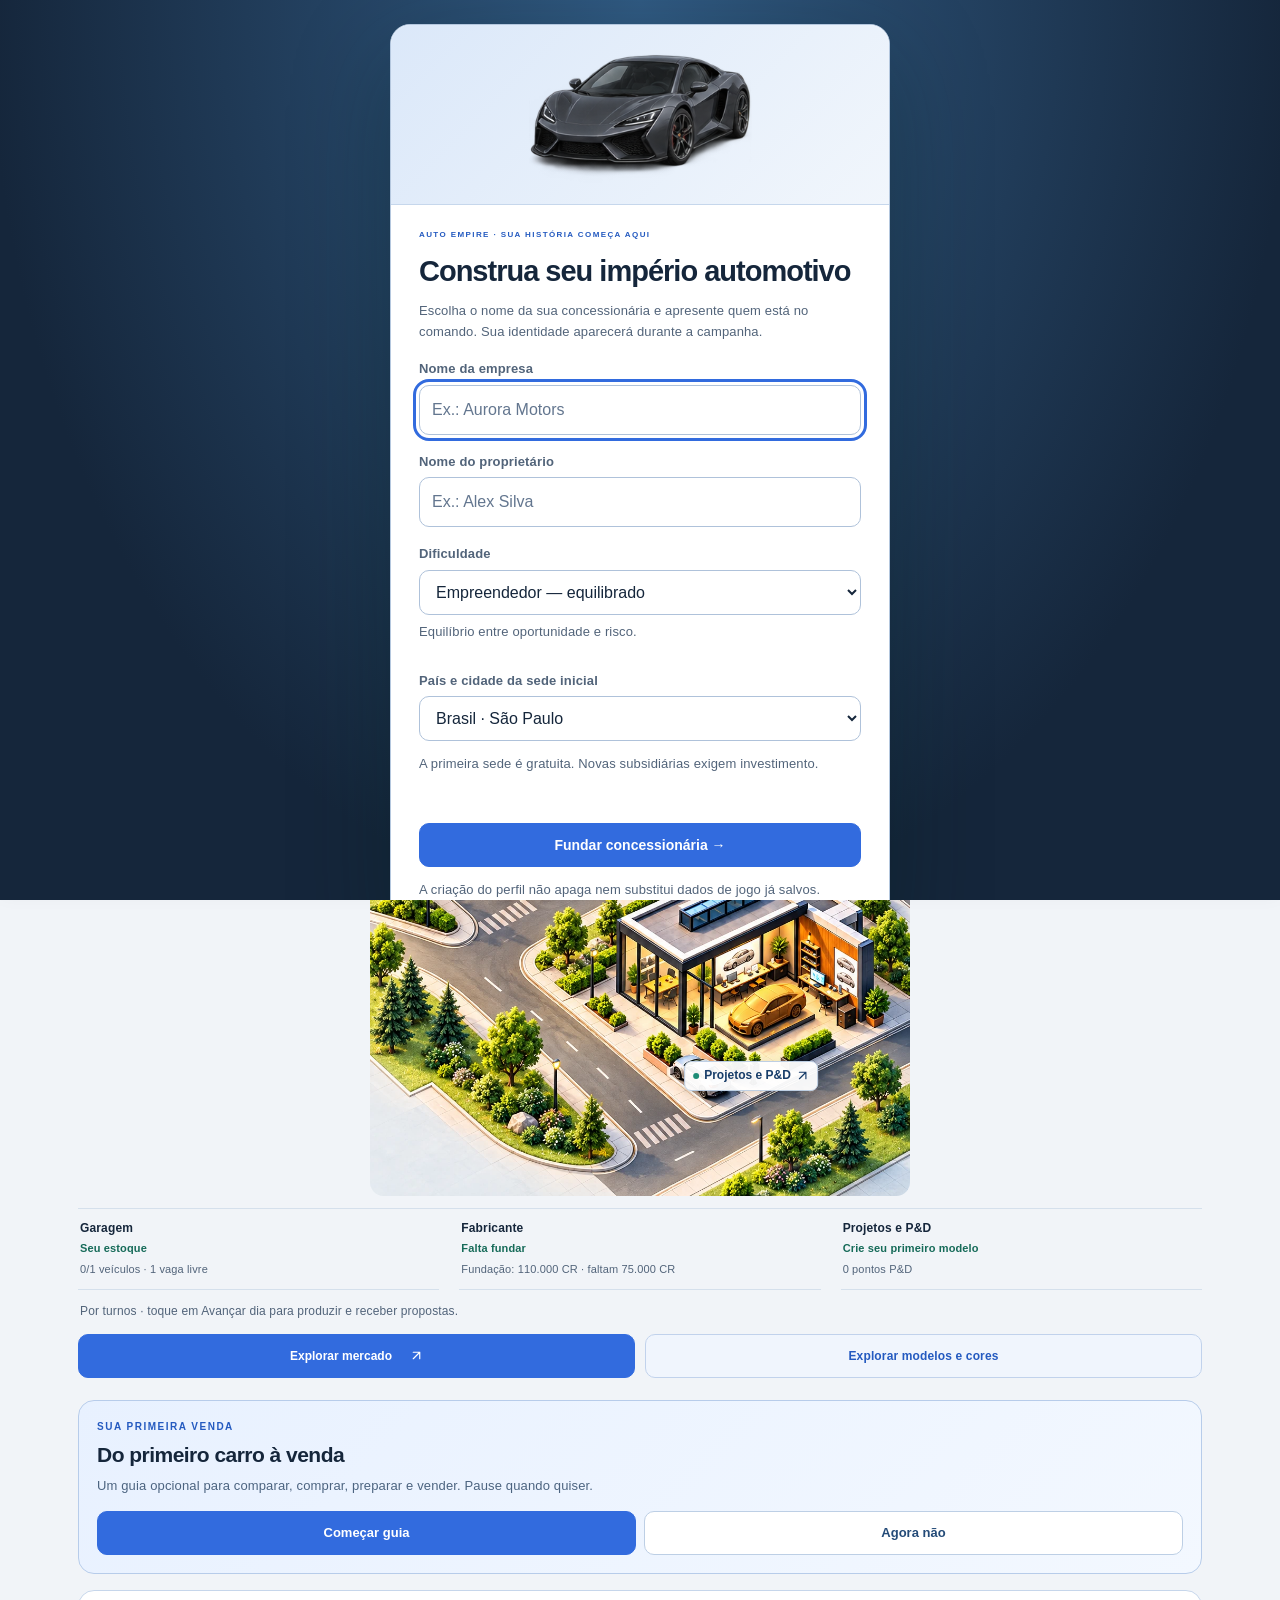
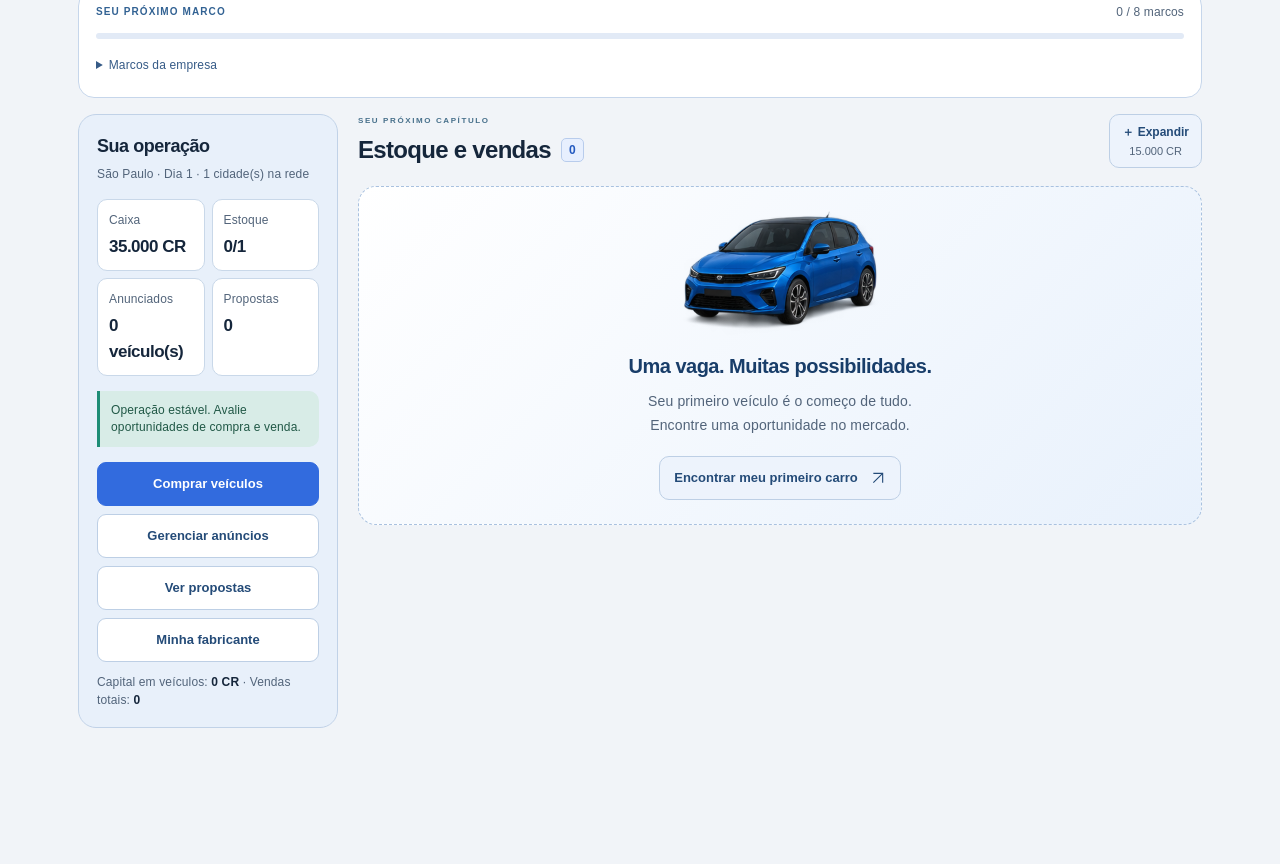
==== commit f08df56e: "fix: preserve app startup when the first worker claim is already queued" ====
--- a/preview/index.html
+++ b/preview/index.html
@@ -1,8 +1,8 @@
-<!doctype html><html lang="pt-BR"><head><meta charset="utf-8"><meta name="viewport" content="width=device-width,initial-scale=1,viewport-fit=cover"><meta name="theme-color" content="#15263b"><meta name="ae-release" content="motor-district-15000"><meta name="apple-mobile-web-app-capable" content="yes"><meta name="apple-mobile-web-app-status-bar-style" content="black-translucent"><meta name="apple-mobile-web-app-title" content="Auto Empire"><link rel="manifest" href="../manifest.webmanifest"><link rel="apple-touch-icon" href="../icon-192.png"><title>Auto Empire Tycoon — Motor District</title><style>
+<!doctype html><html lang="pt-BR"><head><meta charset="utf-8"><meta name="viewport" content="width=device-width,initial-scale=1,viewport-fit=cover"><meta name="theme-color" content="#15263b"><meta name="ae-release" content="motor-district-15001"><meta name="apple-mobile-web-app-capable" content="yes"><meta name="apple-mobile-web-app-status-bar-style" content="black-translucent"><meta name="apple-mobile-web-app-title" content="Auto Empire"><link rel="manifest" href="../manifest.webmanifest"><link rel="apple-touch-icon" href="../icon-192.png"><title>Auto Empire Tycoon — Motor District</title><style>
 :root{--bg:#0c121a;--panel:#18232e;--panel2:#22313d;--line:#344554;--gold:#ffc348;--green:#68d9a2;--muted:#9caebb;--red:#ff8d8d}*{box-sizing:border-box}body{margin:0;background:radial-gradient(circle at 50% -15%,#26394a,#0c121a 62%);color:#edf4f6;font:14px -apple-system,BlinkMacSystemFont,system-ui,sans-serif}button,input{font:inherit}button{cursor:pointer;border:0;border-radius:9px;background:var(--gold);color:#17202a;padding:10px 13px;font-weight:800}button:disabled{opacity:.4;cursor:not-allowed}.ghost{background:#304150;color:#f4f8f9}.smallbtn{padding:7px 9px;font-size:12px}.shell{max-width:650px;margin:auto;min-height:100vh;padding-bottom:96px}.top{padding:16px 14px 12px;display:flex;align-items:center;justify-content:space-between;gap:10px}.logo{font-weight:1000;font-size:19px;letter-spacing:-.5px;line-height:1}.logo em{color:var(--gold);font-style:normal}.tag{font-size:9px;color:#d6e0e5;letter-spacing:2px;margin-top:4px}.day{font-weight:800;text-align:right}.tiny{font-size:11px;color:var(--muted)}.content{padding:0 12px}.panel{background:linear-gradient(150deg,#1d2b36,#15202a);border:1px solid var(--line);border-radius:14px;padding:13px;margin-bottom:11px;box-shadow:0 6px 20px #0002}.stats{display:grid;grid-template-columns:repeat(3,1fr);gap:8px}.stat{padding:11px 9px}.num{font-weight:900;font-size:17px;color:var(--gold);white-space:nowrap}.label{color:var(--muted);font-size:10px;text-transform:uppercase;letter-spacing:.6px;margin-bottom:5px}.green{color:var(--green)}.red{color:var(--red)}.scene-wrap{overflow:hidden;border-radius:13px;border:1px solid #4b6470;position:relative;background:#182a34}.scene-wrap canvas{display:block;width:100%;height:auto;image-rendering:pixelated}.scene-label{position:absolute;left:12px;top:12px;background:#101923dd;padding:8px 10px;border-radius:9px;font-weight:850;pointer-events:none}.scene-label small{display:block;color:#bdd0d7;font-weight:500}.clockbar{display:flex;align-items:center;justify-content:space-between;gap:6px}.speeds{display:flex;gap:5px;align-items:center}.speeds button.active{background:var(--gold);color:#16202a}.title{font-size:16px;font-weight:900;margin:14px 0 10px}.vehicle{display:flex;align-items:center;gap:12px}.carart{width:94px;min-width:94px;height:70px;border-radius:10px;background:linear-gradient(145deg,#344f5d,#1b2a35);display:flex;align-items:center;justify-content:center;position:relative;overflow:hidden}.carart:after{content:'';position:absolute;bottom:10px;width:60px;height:6px;border-radius:50%;background:#0006;filter:blur(3px)}.carart svg{width:88px;position:relative;z-index:1;filter:drop-shadow(2px 4px 0 #0005)}.vinfo{flex:1;min-width:0}.vname{font-size:15px;font-weight:900}.price{font-weight:900;font-size:18px;color:var(--gold)}.pill{display:inline-block;padding:3px 7px;background:#294237;color:#80e2ad;border-radius:5px;font-size:10px;font-weight:700}.actions{display:flex;gap:7px;flex-wrap:wrap;margin-top:11px}.actions button{flex:1}.muted{color:var(--muted)}.section-head{display:flex;align-items:center;justify-content:space-between;margin:12px 0}.empty{text-align:center;padding:24px;color:var(--muted)}.bottom{position:fixed;bottom:0;left:0;right:0;background:#101923f7;border-top:1px solid #344552;display:flex;justify-content:center;padding:9px max(8px,env(safe-area-inset-right)) calc(9px + env(safe-area-inset-bottom));z-index:4}.navinner{display:grid;grid-template-columns:repeat(4,1fr);width:min(650px,100%);gap:6px}.navinner button{background:transparent;color:#a4b8c4;padding:7px 4px;font-size:11px;display:flex;flex-direction:column;gap:3px;align-items:center}.navinner button b{font-size:20px}.navinner button.active{background:#34404a;color:var(--gold)}.hide{display:none!important}.modalbg{position:fixed;inset:0;background:#05090dcc;z-index:8;display:flex;align-items:center;justify-content:center;padding:14px}.modal{width:min(430px,100%);max-height:90vh;overflow:auto;background:#1a2833;border:1px solid #567080;border-radius:18px;padding:18px;box-shadow:0 20px 90px #0009}.modal h2{margin:0 0 10px}.modal input{background:#0e1720;color:white;border:1px solid #647985;border-radius:9px;padding:12px;width:100%;margin:7px 0}.flex{display:flex;align-items:center;justify-content:space-between;gap:9px}.divider{border-top:1px solid #344554;margin:12px 0}.log{font-size:12px;color:#bed0d9;padding:8px 0;border-bottom:1px solid #30404a}.toast{position:fixed;bottom:85px;left:50%;transform:translateX(-50%);z-index:12;background:#e5ad42;color:#18212a;padding:10px 15px;border-radius:9px;font-weight:800;max-width:90%;text-align:center;box-shadow:0 8px 28px #0008}.progress{height:8px;background:#0b151d;border-radius:9px;overflow:hidden;margin:6px 0}.progress i{display:block;height:100%;background:#69d8a1}.kv{display:flex;justify-content:space-between;padding:7px 0;border-bottom:1px solid #33434f}body:not(.ready) .shell{visibility:hidden}@media(min-width:700px){.scene-wrap canvas{max-height:400px;object-fit:cover}}
 </style><style>
 :root{--gold:#ffbd39;--panel:#172331}body{background:radial-gradient(ellipse at 50% -20%,#36536a,#0a111a 70%)}.panel{box-shadow:0 8px 28px #0004;border-color:#3b5060}.logo{font-size:21px;text-shadow:0 2px 1px #0008}.num{font-variant-numeric:tabular-nums}.scene-wrap{box-shadow:inset 0 0 0 2px #263b4c,0 10px 28px #0006}.carart{background:radial-gradient(circle at 50% 0%,#557386,#1c2c38)}.carart svg{image-rendering:pixelated}.pill.risk{background:#4b3532;color:#ffb1a0}.pill.good{background:#224c43;color:#90efc5}.extra{font-size:11px;color:#a9c4d0;margin-top:6px}.inspectbox{border:1px solid #52616b;background:#111e29;padding:10px;border-radius:10px;margin:10px 0}.buyer{background:#243744;padding:9px;border-radius:9px;margin:7px 0}.hint{color:#ffcf70;font-size:11px}.scene-label{border:1px solid #ffffff20;backdrop-filter:blur(4px)}button:focus-visible{outline:3px solid #fff;outline-offset:2px}
-</style><link rel="stylesheet" href="./css/visual-redesign.css?v=15000"><link rel="stylesheet" href="./css/vehicle-collection.css?v=15000"><link rel="stylesheet" href="./css/trade-summary.css?v=15000"><link rel="stylesheet" href="./css/first-sale-guide.css?v=15000"><link rel="stylesheet" href="./css/motor-district-next.css?v=15000"><link rel="stylesheet" href="./css/operations-map.css?v=15000"><style id="ae-turn-based-styles">
+</style><link rel="stylesheet" href="./css/visual-redesign.css?v=15001"><link rel="stylesheet" href="./css/vehicle-collection.css?v=15001"><link rel="stylesheet" href="./css/trade-summary.css?v=15001"><link rel="stylesheet" href="./css/first-sale-guide.css?v=15001"><link rel="stylesheet" href="./css/motor-district-next.css?v=15001"><link rel="stylesheet" href="./css/operations-map.css?v=15001"><style id="ae-turn-based-styles">
 /* Turn-only interface, safe areas and fixed navigation */
 body{overflow-x:hidden}
 #ae-end-day{max-width:calc(100vw - 24px);white-space:nowrap}
@@ -80,8 +80,8 @@
 .shell{padding-bottom:calc(var(--ae-bottom-nav-height) + 82px)!important}
 @media(max-width:360px){#ae-end-day{font-size:13px;padding:12px 14px;min-height:48px}}
 
-</style><link rel="stylesheet" href="./css/subsidiaries.css?v=15000"><link rel="stylesheet" href="./css/game-menu.css?v=15000"><link rel="stylesheet" href="./css/quick-navigation.css?v=15000"><link rel="stylesheet" href="./css/vehicle-framing.css?v=15000"></head><body><div class="shell"><header class="top"><div><div class="logo">AUTO <em>EMPIRE</em></div><div class="tag">TYCOON · ALPHA 0.7 · PRÉVIA</div></div><div class="day"><span id="day"></span></div></header><main class="content"><div class="stats"><div class="panel stat"><div class="label">Caixa</div><div class="num" id="cash"></div></div><div class="panel stat"><div class="label">Patrimônio</div><div class="num" id="worth"></div></div><div class="panel stat"><div class="label">Reputação</div><div class="num" id="rep"></div></div></div><button id="ae-end-day" type="button" onclick="advanceDay()" aria-label="Passar para o próximo dia">Avançar dia <span id="ae-next-day-label">→</span></button><div id="garage"><div class="scene-wrap"><canvas id="scene" width="384" height="250" aria-label="Garagem isométrica em pixel art"></canvas><div class="scene-label">GARAGEM SÃO PAULO <small id="occupancy"></small></div></div><div class="section-head"><div class="title">Meu estoque</div><button class="ghost smallbtn" onclick="expand()">＋ Expandir · 15.000 CR</button></div><div id="stock"></div></div><div id="market" class="hide"><div class="section-head"><div class="title">🚗 Mercado de São Paulo</div><button class="ghost smallbtn" onclick="refreshPaid()">↻ Novos anúncios</button></div><p class="tiny">Preços e condições variam. Negocie e procure margem após os reparos.</p><div id="listings"></div></div><div id="reports" class="hide"><div class="title">📊 Relatórios</div><div class="panel" id="summary"></div><div class="title">Últimas transações</div><div class="panel" id="ledger"></div></div><div id="events" class="hide"><div class="title">📋 Central de eventos</div><div class="panel" id="log"></div><div class="actions"><button class="ghost" onclick="save();toast('Campanha salva!')">💾 Salvar</button><button class="ghost" onclick="newGame()">↻ Nova campanha</button></div><p class="tiny">Salvamento automático neste navegador. Não avança enquanto o jogo estiver fechado.</p></div></main></div><nav class="bottom"><div class="navinner"><button data-tab="garage" onclick="show('garage')"><b>🏠</b>Garagem</button><button data-tab="market" onclick="show('market')"><b>🚙</b>Mercado</button><button data-tab="reports" onclick="show('reports')"><b>📊</b>Finanças</button><button data-tab="events" onclick="show('events')"><b>🔔</b>Eventos</button></div></nav><div id="modal" class="modalbg hide"><div class="modal" id="modalbody"></div></div><div id="toast" class="toast hide"></div><script>
-'use strict';const primaryCampaign=new URLSearchParams(location.search).get('campaign')==='main';const KEY=primaryCampaign?'autoempire_v02':'autoempire_preview_v06';const oldKey=primaryCampaign?'autoempire_v1':'autoempire_preview_legacy';const catalog=[['Velox City',17500,'#e7ebef','Hatch'],['Montara Cross',29000,'#cf544a','SUV'],['Aureon Sedan',22500,'#3c85a5','Sedã'],['Ravik Utility',34000,'#d5b66c','Picape'],['Nexo Compact',12500,'#5fbc8b','Compacto'],['Altis Sport',38500,'#c95c76','Esportivo'],['Orion P',30500,'#347ad1','Picape'],['Lynx Z4',19500,'#d5d6e3','Hatch']];let s,paused=true,speed=1,tab='garage',modalCar=null,lastTime=performance.now(),acc=0,scenePhase=0;const $=id=>document.getElementById(id),fmt=n=>Math.round(n).toLocaleString('pt-BR')+' CR',rand=(a,b)=>Math.floor(a+Math.random()*(b-a+1)),esc=t=>String(t).replace(/[&<>"']/g,c=>({'&':'&amp;','<':'&lt;','>':'&gt;','"':'&quot;',"'":'&#39;'}[c]));function seed(){s={version:2,cash:35000,day:1,minute:480,rep:50,slots:1,stock:[],market:[],ledger:[],logs:[],nextId:1,sales:0,profit:0};populate();note('Sua primeira garagem abriu em São Paulo. Boa sorte!');save()}function makeCar(){let m=catalog[rand(0,catalog.length-1)],year=rand(2013,2024),km=rand(22,185)*1000,condition=rand(47,94),value=Math.round(m[1]*(.7+(year-2013)*.045)*(1-(km/1000000))),repair=Math.round((100-condition)*rand(26,61));return{id:s.nextId++,name:m[0],color:m[2],kind:m[3],year,km,condition,value,repair,ask:Math.round(value*rand(77,100)/100/100)*100,listed:false,price:0,days:0,interested:false,offers:[],spent:0}}function populate(){s.market=Array.from({length:6},makeCar)}function note(msg){s.logs.unshift('Dia '+s.day+' · '+msg);s.logs=s.logs.slice(0,40)}function entry(name,amount){s.ledger.unshift({day:s.day,name,amount});s.ledger=s.ledger.slice(0,100)}function save(){try{localStorage.setItem(KEY,JSON.stringify(s))}catch(e){}}function toast(t){let e=$('toast');e.textContent=t;e.classList.remove('hide');clearTimeout(toast.t);toast.t=setTimeout(()=>e.classList.add('hide'),2500)}function advanceDay(){if(!$('modal').classList.contains('hide')||document.querySelector('.modalbg:not(.hide):not(#modal),#ae-company-screen.is-open,dialog[open]'))return toast('Conclua ou feche a janela antes de avançar.');if(window.aeAdvancingDay||document.getElementById('ae-turn-overlay')?.hidden===false)return;window.aeAdvancingDay=true;try{paused=true;s.minute=480;const before={day:s.day,cash:s.cash,stock:s.stock.length,sales:s.sales,ledgerSnapshot:(s.ledger||[]).slice(),logsSnapshot:(s.logs||[]).slice()};tickDay();save();render();if(s.day!==before.day)window.AEDaySummary?.show(before);else toast('O dia não avançou. Verifique se a campanha está encerrada ou bloqueada.')}finally{window.aeAdvancingDay=false}}function setSpeed(v){paused=true;speed=1;render()}function toggle(){advanceDay()}function show(t){tab=t;render()}function newGame(){if(confirm('Apagar sua campanha e começar novamente?')){seed();paused=true;show('garage');toast('Nova campanha iniciada')}}function refreshPaid(){if(s.cash<100)return toast('Você precisa de 100 CR para pesquisar novos anúncios.');s.cash-=100;entry('Pesquisa de mercado',-100);populate();note('Mercado atualizado por 100 CR');save();render()}function buyDialog(id){let c=s.market.find(v=>v.id===id);if(!c)return;modalCar=id;paused=true;open(`<h2>🤝 Negociação</h2>${carRow(c)}<div class="divider"></div><p class="muted">O vendedor pede <b>${fmt(c.ask)}</b>. Faça uma contraproposta. A reserva do vendedor é desconhecida.</p><div class="tiny">Sua oferta (CR)</div><input id="bid" type="number" min="1" step="100" value="${Math.round(c.ask*.92/100)*100}"><div class="actions"><button onclick="submitBid()">Enviar oferta</button><button class="ghost" onclick="closeModal()">Cancelar</button></div><div class="tiny" id="negotiation-result"></div>`)}function submitBid(){let c=s.market.find(v=>v.id===modalCar);if(!c)return closeModal();let bid=Math.round(Number($('bid').value));if(!Number.isFinite(bid)||bid<=0)return toast('Oferta inválida');if(s.stock.length>=s.slots)return toast('Garagem cheia');if(bid>s.cash)return toast('Saldo insuficiente');if(c.reserve===undefined)c.reserve=Math.round(c.ask*rand(84,99)/100);c.attempts=(c.attempts||0)+1;if(bid<c.reserve){let counter=Math.round((c.reserve+Math.max(bid,c.ask*.92))/2/100)*100;note('Oferta recusada por '+c.name);$('negotiation-result').innerHTML=`<p class="red">Vendedor: “Não consigo por esse valor. Considere ${fmt(counter)}.”</p>`;if(c.attempts>=4){s.market=s.market.filter(v=>v.id!==c.id);closeModal();toast('Vendedor encerrou a negociação')}save();render();return}let paid=bid;s.cash-=paid;c.bought=paid;c.spent=0;c.listed=false;c.offers=[];s.stock.push(c);s.market=s.market.filter(v=>v.id!==c.id);entry('Compra · '+c.name,-paid);note('Comprou '+c.name+' por '+fmt(paid));save();closeModal();show('garage');toast('Carro adquirido!')}function repair(id){let c=s.stock.find(v=>v.id===id);if(!c)return;let cost=Math.max(250,Math.round(c.repair*.7));if(c.condition>=99)return toast('Veículo já está revisado');if(s.cash<cost)return toast('Caixa insuficiente');s.cash-=cost;c.spent+=cost;c.condition=Math.min(100,c.condition+rand(13,26));c.repair=Math.round(c.repair*.4);entry('Reparos · '+c.name,-cost);note('Revisão de '+c.name+' concluída');save();render();toast('Reparo realizado')}function listDialog(id){let c=s.stock.find(v=>v.id===id);if(!c)return;modalCar=id;open(`<h2>🏷️ Anunciar veículo</h2>${carRow(c)}<div class="divider"></div><div class="tiny">Preço pedido (CR)</div><input type="number" id="asking" min="1" step="100" value="${c.price||Math.round(c.value*(.75+c.condition/400)/100)*100}"><p class="tiny">Preços altos reduzem o interesse. Preços baixos podem acelerar a venda, mas diminuem a margem.</p><div class="actions"><button onclick="publish()">Publicar anúncio</button><button class="ghost" onclick="closeModal()">Cancelar</button></div>`)}function publish(){let c=s.stock.find(v=>v.id===modalCar);if(!c)return;let p=Math.round(Number($('asking').value));if(!Number.isFinite(p)||p<=0)return toast('Preço inválido');c.price=p;c.listed=true;c.days=0;c.offers=[];c.interested=false;note('Anúncio de '+c.name+' publicado por '+fmt(p));save();closeModal();render();toast('Anúncio publicado')}function offersDialog(id){let c=s.stock.find(v=>v.id===id);if(!c)return;modalCar=id;let offers=c.offers||[];open(`<h2>💬 Propostas recebidas</h2>${carRow(c)}<p class="tiny">Custo acumulado: ${fmt(c.bought+c.spent)} · Anúncio: ${fmt(c.price)}</p><div class="divider"></div>${offers.map((o,i)=>`<div class="panel"><div class="flex"><div><b>${esc(o.name)}</b><div class="price">${fmt(o.amount)}</div><div class="tiny">Margem antes de despesas: ${fmt(o.amount-c.bought-c.spent)}</div></div><button onclick="acceptOffer(${i})">Aceitar</button></div></div>`).join('')||'<p>Nenhuma proposta ativa.</p>'}<button class="ghost" onclick="closeModal()">Voltar</button>`)}function acceptOffer(i){let c=s.stock.find(v=>v.id===modalCar);if(!c||!c.offers[i])return;let o=c.offers[i];if(!Number.isFinite(Number(o.amount))||Number(o.amount)<=0)return toast('Proposta inválida');let profit=Number(o.amount)-(Number(c.bought)||0)-(Number(c.spent)||0);s.cash+=Number(o.amount);s.profit+=profit;s.sales++;s.rep=Math.min(100,s.rep+1);s.stock=s.stock.filter(v=>v.id!==c.id);entry('Venda · '+c.name,o.amount);note('Vendeu '+c.name+' por '+fmt(o.amount)+' (margem '+fmt(profit)+')');save();closeModal();render();toast('Venda concluída!')}function expand(){let cost=15000;if(s.cash<cost)return toast('Precisa de '+fmt(cost));if(!confirm('Expandir garagem em 2 vagas por 15.000 CR?'))return;s.cash-=cost;s.slots+=2;entry('Expansão da garagem',-cost);note('Garagem expandida para '+s.slots+' vagas');save();render();toast('Garagem ampliada!')}function tickDay(){s.day++;s.minute=480;if(s.day%3===0)populate();if(s.day%30===0){s.cash-=1200;entry('Aluguel mensal',-1200);note('Aluguel debitado: 1.200 CR')}for(let c of s.stock){if(!c.listed)continue;c.days++;let fair=c.value*(.70+c.condition/300),attraction=Math.max(.025,Math.min(.7,(.28+(fair-c.price)/Math.max(1,fair))*({casual:1.2,normal:1,hard:.78}[s.difficulty]||1)*(1+Math.min(5,Number(s.empire?.staff?.seller)||0)*.06)));if(Math.random()<attraction){let amount=Math.round(Math.min(c.price*1.03,fair)*(.87+Math.random()*.14)/100)*100;c.offers.push({name:['Alex Morgan','Sam Rivera','Jordan Lee','Taylor Brooks','Casey Novak'][rand(0,4)],amount});c.offers=c.offers.slice(-3);c.interested=true;note('Nova proposta para '+c.name+'!')}}save()}function carSvg(c){let color=c.color||'#4c99ce';return `<svg viewBox="0 0 112 75" aria-hidden="true"><path d="M11 42 L31 28 L74 24 L101 38 L103 55 L88 61 L22 61 L10 54Z" fill="${color}" stroke="#0d1720" stroke-width="3"/><path d="M35 30 L73 28 L87 40 L26 43Z" fill="#9bd3e0" stroke="#19333c" stroke-width="3"/><path d="M15 45 L99 44 L99 54 L13 54Z" fill="${color}" opacity=".85"/><path d="M25 55 L38 55 L38 65 L25 65Z M78 55 L91 55 L91 65 L78 65Z" fill="#121a21"/><path d="M14 48 L22 48 M94 48 L100 48" stroke="#ffe3a1" stroke-width="5"/><path d="M50 30 L51 43" stroke="#23414c" stroke-width="2"/></svg>`}function carRow(c){return `<div class="vehicle"><div class="carart">${carSvg(c)}</div><div class="vinfo"><div class="vname">${esc(c.name)}</div><div class="tiny">${c.year} · ${esc(c.kind)} · ${c.km.toLocaleString('pt-BR')} km</div><div class="tiny">Condição ${c.condition}% · Mercado ${fmt(c.value)}</div></div></div>`}function open(html){$('modalbody').innerHTML=html;$('modal').classList.remove('hide')}function closeModal(){$('modal').classList.add('hide');modalCar=null}function render(){if(!s)return;$('day').textContent='Dia '+s.day;$('cash').textContent=fmt(s.cash);$('worth').textContent=fmt(s.cash+s.stock.reduce((a,c)=>a+c.value*(.7+c.condition/300),0));$('rep').textContent=s.rep+'/100';document.querySelectorAll('[data-tab]').forEach(b=>b.classList.toggle('active',b.dataset.tab===tab));['garage','market','reports','events'].forEach(t=>$(t).classList.toggle('hide',t!==tab));$('occupancy').textContent=s.stock.length+' / '+s.slots+' vagas ocupadas';$('stock').innerHTML=s.stock.map(c=>`<div class="panel">${carRow(c)}<div class="divider"></div><div class="flex"><div><div class="tiny">Investido</div><b>${fmt(c.bought+c.spent)}</b></div><div style="text-align:right"><div class="tiny">${c.listed?'Anunciado':'Preço estimado'}</div><b class="green">${fmt(c.listed?c.price:c.value)}</b></div></div><div class="actions"><button class="ghost smallbtn" onclick="repair(${c.id})" ${c.condition>=99?'disabled':''}>🔧 Reparar ${fmt(Math.max(250,Math.round(c.repair*.7)))}</button><button class="smallbtn" onclick="listDialog(${c.id})">🏷 Anunciar</button>${c.offers.length?`<button class="smallbtn" onclick="offersDialog(${c.id})">💬 ${c.offers.length} proposta(s)</button>`:''}</div></div>`).join('')||'<div class="panel empty">🚘<h3>Sua garagem está vazia</h3>Encontre um carro no mercado e faça sua primeira negociação.<div class="actions"><button onclick="show(\'market\')">Explorar mercado →</button></div></div>';$('listings').innerHTML=s.market.map(c=>`<div class="panel">${carRow(c)}<div class="divider"></div><div class="flex"><div><div class="tiny">Preço pedido</div><div class="price">${fmt(c.ask)}</div><div class="tiny">Reparos estimados: ${fmt(c.repair)}</div></div><button onclick="buyDialog(${c.id})">Negociar</button></div></div>`).join('');$('summary').innerHTML=`<div class="kv"><span>Caixa</span><b>${fmt(s.cash)}</b></div><div class="kv"><span>Estoque</span><b>${s.stock.length} veículos</b></div><div class="kv"><span>Vagas</span><b>${s.slots}</b></div><div class="kv"><span>Vendas realizadas</span><b>${s.sales}</b></div><div class="kv"><span>Margem realizada (antes dos fixos)</span><b class="${s.profit>=0?'green':'red'}">${fmt(s.profit)}</b></div><div class="kv"><span>Aluguel / 30 dias</span><b>${fmt(({casual:700,normal:1200,hard:1900}[s.difficulty]||1200))}</b></div>`;$('ledger').innerHTML=s.ledger.length?s.ledger.slice(0,30).map(e=>`<div class="kv"><span class="tiny">Dia ${e.day} · ${esc(e.name)}</span><b class="${e.amount>=0?'green':'red'}">${e.amount>=0?'+':''}${fmt(e.amount)}</b></div>`).join(''):'<p class="muted">Sem movimentações ainda.</p>';$('log').innerHTML=s.logs.map(x=>`<div class="log">${esc(x)}</div>`).join('');drawScene()}function drawScene(){let canvas=$('scene');if(!canvas||getComputedStyle(canvas).display==='none'||getComputedStyle(canvas).visibility==='hidden')return;let ctx=canvas.getContext('2d');if(!ctx)return;ctx.imageSmoothingEnabled=false;let W=384,H=250;ctx.fillStyle='#658a9b';ctx.fillRect(0,0,W,H);ctx.fillStyle='#8eb6c4';ctx.fillRect(0,0,W,60);for(let i=0;i<15;i++){ctx.fillStyle=i%2?'#7da49b':'#73988e';ctx.fillRect((i*49)%384,56+(i*17)%110,45,48)}function poly(points,fill,stroke){ctx.beginPath();ctx.moveTo(...points[0]);points.slice(1).forEach(p=>ctx.lineTo(...p));ctx.closePath();ctx.fillStyle=fill;ctx.fill();if(stroke){ctx.strokeStyle=stroke;ctx.lineWidth=2;ctx.stroke()}}poly([[0,134],[197,39],[384,129],[187,232]],'#b6a995','#50616b');for(let y=0;y<7;y++)for(let x=0;x<9;x++){let px=23+x*43+(y%2)*4,py=128+y*13-x*8;if(px>12&&px<370&&py>50&&py<225){ctx.fillStyle=(x+y)%2?'#a9a393':'#c1b39a';ctx.fillRect(px,py,14,3)}}poly([[14,93],[112,46],[194,82],[96,132]],'#293b43','#1c2930');poly([[14,93],[96,132],[96,174],[14,133]],'#d4a86d','#3c3e3c');poly([[96,132],[194,82],[194,127],[96,174]],'#8e725a','#3c3e3c');poly([[11,90],[111,38],[201,81],[96,135]],'#36434b','#1e2932');poly([[108,140],[155,117],[155,146],[108,170]],'#183b4c','#192a30');poly([[32,111],[78,89],[78,117],[32,139]],'#8ed2e5','#355361');ctx.fillStyle='#f6c44c';ctx.fillRect(34,91,71,9);ctx.fillStyle='#17232c';ctx.font='bold 9px monospace';ctx.fillText('AUTO EMPIRE',36,99);let spots=Math.min(s.slots,6);for(let i=0;i<spots;i++){let x=165+(i%3)*56,y=130+Math.floor(i/3)*37+(i%3)*-16;poly([[x,y],[x+35,y-16],[x+62,y-2],[x+26,y+15]],'#d5cbb4','#819188');if(s.stock[i])drawCar(x+8,y-5,s.stock[i].color)}for(let i=0;i<7;i++){let x=(i*79+19)%384,y=195+(i%3)*17;ctx.fillStyle='#315d43';ctx.fillRect(x,y,5,16);ctx.fillStyle='#3f8557';ctx.fillRect(x-8,y-9,20,14);ctx.fillStyle='#56a368';ctx.fillRect(x-4,y-16,12,12)}ctx.fillStyle='#172530';ctx.fillRect(0,239,384,11);function drawCar(x,y,color){poly([[x,y],[x+27,y-12],[x+48,y-2],[x+20,y+12]],'#182a34');poly([[x,y-7],[x+26,y-19],[x+47,y-8],[x+20,y+4]],color,'#1e2b36');poly([[x+10,y-12],[x+24,y-19],[x+36,y-12],[x+20,y-5]],'#b3dce4','#31515c');ctx.fillStyle='#141b20';ctx.fillRect(x+4,y+3,7,6);ctx.fillRect(x+31,y-1,7,6);ctx.fillStyle='#f6d89d';ctx.fillRect(x+40,y-8,5,3)}}/* Turn-based: no continuous animation loop. */try{s=JSON.parse(localStorage.getItem(KEY))}catch(e){}const campaignLoaded=!!s&&s.version===2;if(!s||s.version!==2)seed();render();document.body.classList.add('ready');document.addEventListener('visibilitychange',()=>{if(document.hidden){paused=true;save()}else{lastTime=performance.now();render()}});window.addEventListener('pagehide',()=>{paused=true;save()});/* No timer: simulation advances only through advanceDay(). */
+</style><link rel="stylesheet" href="./css/subsidiaries.css?v=15001"><link rel="stylesheet" href="./css/game-menu.css?v=15001"><link rel="stylesheet" href="./css/quick-navigation.css?v=15001"><link rel="stylesheet" href="./css/vehicle-framing.css?v=15001"></head><body><div class="shell"><header class="top"><div><div class="logo">AUTO <em>EMPIRE</em></div><div class="tag">TYCOON · ALPHA 0.7 · PRÉVIA</div></div><div class="day"><span id="day"></span></div></header><main class="content"><div class="stats"><div class="panel stat"><div class="label">Caixa</div><div class="num" id="cash"></div></div><div class="panel stat"><div class="label">Patrimônio</div><div class="num" id="worth"></div></div><div class="panel stat"><div class="label">Reputação</div><div class="num" id="rep"></div></div></div><button id="ae-end-day" type="button" onclick="advanceDay()" aria-label="Passar para o próximo dia">Avançar dia <span id="ae-next-day-label">→</span></button><div id="garage"><div class="scene-wrap"><canvas id="scene" width="384" height="250" aria-label="Garagem isométrica em pixel art"></canvas><div class="scene-label">GARAGEM SÃO PAULO <small id="occupancy"></small></div></div><div class="section-head"><div class="title">Meu estoque</div><button class="ghost smallbtn" onclick="expand()">＋ Expandir · 15.000 CR</button></div><div id="stock"></div></div><div id="market" class="hide"><div class="section-head"><div class="title">🚗 Mercado de São Paulo</div><button class="ghost smallbtn" onclick="refreshPaid()">↻ Novos anúncios</button></div><p class="tiny">Preços e condições variam. Negocie e procure margem após os reparos.</p><div id="listings"></div></div><div id="reports" class="hide"><div class="title">📊 Relatórios</div><div class="panel" id="summary"></div><div class="title">Últimas transações</div><div class="panel" id="ledger"></div></div><div id="events" class="hide"><div class="title">📋 Central de eventos</div><div class="panel" id="log"></div><div class="actions"><button class="ghost" onclick="save();toast('Campanha salva!')">💾 Salvar</button><button class="ghost" onclick="newGame()">↻ Nova campanha</button></div><p class="tiny">Salvamento automático neste navegador. Não avança enquanto o jogo estiver fechado.</p></div></main></div><nav class="bottom"><div class="navinner"><button data-tab="garage" onclick="show('garage')"><b>🏠</b>Garagem</button><button data-tab="market" onclick="show('market')"><b>🚙</b>Mercado</button><button data-tab="reports" onclick="show('reports')"><b>📊</b>Finanças</button><button data-tab="events" onclick="show('events')"><b>🔔</b>Eventos</button></div></nav><div id="modal" class="modalbg hide"><div class="modal" id="modalbody"></div></div><div id="toast" class="toast hide"></div><script>
+'use strict';const primaryCampaign=new URLSearchParams(location.search).get('campaign')==='main';const KEY=primaryCampaign?'autoempire_v02':'autoempire_preview_v06';const oldKey=primaryCampaign?'autoempire_v1':'autoempire_preview_legacy';const catalog=[['Velox City',17500,'#e7ebef','Hatch'],['Montara Cross',29000,'#cf544a','SUV'],['Aureon Sedan',22500,'#3c85a5','Sedã'],['Ravik Utility',34000,'#d5b66c','Picape'],['Nexo Compact',12500,'#5fbc8b','Compacto'],['Altis Sport',38500,'#c95c76','Esportivo'],['Orion P',30500,'#347ad1','Picape'],['Lynx Z4',19500,'#d5d6e3','Hatch']];let s,paused=true,speed=1,tab='garage',modalCar=null,lastTime=performance.now(),acc=0,scenePhase=0;const $=id=>document.getElementById(id),fmt=n=>Math.round(n).toLocaleString('pt-BR')+' CR',rand=(a,b)=>Math.floor(a+Math.random()*(b-a+1)),esc=t=>String(t).replace(/[&<>"']/g,c=>({'&':'&amp;','<':'&lt;','>':'&gt;','"':'&quot;',"'":'&#39;'}[c]));function seed(){s={version:2,cash:35000,day:1,minute:480,rep:50,slots:1,stock:[],market:[],ledger:[],logs:[],nextId:1,sales:0,profit:0};populate();note('Sua primeira garagem abriu em São Paulo. Boa sorte!');save()}function makeCar(){let m=catalog[rand(0,catalog.length-1)],year=rand(2013,2024),km=rand(22,185)*1000,condition=rand(47,94),value=Math.round(m[1]*(.7+(year-2013)*.045)*(1-(km/1000000))),repair=Math.round((100-condition)*rand(26,61));return{id:s.nextId++,name:m[0],color:m[2],kind:m[3],year,km,condition,value,repair,ask:Math.round(value*rand(77,100)/100/100)*100,listed:false,price:0,days:0,interested:false,offers:[],spent:0}}function populate(){s.market=Array.from({length:6},makeCar)}function note(msg){s.logs.unshift('Dia '+s.day+' · '+msg);s.logs=s.logs.slice(0,40)}function entry(name,amount){s.ledger.unshift({day:s.day,name,amount});s.ledger=s.ledger.slice(0,100)}function save(){try{localStorage.setItem(KEY,JSON.stringify(s))}catch(e){}}function toast(t){let e=$('toast');e.textContent=t;e.classList.remove('hide');clearTimeout(toast.t);toast.t=setTimeout(()=>e.classList.add('hide'),2500)}function advanceDay(){if(!$('modal').classList.contains('hide')||document.querySelector('.modalbg:not(.hide):not(#modal),#ae-company-screen.is-open,dialog[open]'))return toast('Conclua ou feche a janela antes de avançar.');if(window.aeAdvancingDay||document.getElementById('ae-turn-overlay')?.hidden===false)return;window.aeAdvancingDay=true;try{paused=true;s.minute=480;const before={day:s.day,cash:s.cash,stock:s.stock.length,sales:s.sales,ledgerSnapshot:(s.ledger||[]).slice(),logsSnapshot:(s.logs||[]).slice()};tickDay();save();render();if(s.day!==before.day)window.AEDaySummary?.show(before);else toast('O dia não avançou. Verifique se a campanha está encerrada ou bloqueada.')}finally{window.aeAdvancingDay=false}}function setSpeed(v){paused=true;speed=1;render()}function toggle(){advanceDay()}function show(t){tab=t;render()}function newGame(){if(confirm('Apagar sua campanha e começar novamente?')){seed();paused=true;show('garage');toast('Nova campanha iniciada')}}function refreshPaid(){if(s.cash<100)return toast('Você precisa de 100 CR para pesquisar novos anúncios.');s.cash-=100;entry('Pesquisa de mercado',-100);populate();note('Mercado atualizado por 100 CR');save();render()}function buyDialog(id){let c=s.market.find(v=>v.id===id);if(!c)return;modalCar=id;paused=true;open(`<h2>🤝 Negociação</h2>${carRow(c)}<div class="divider"></div><p class="muted">O vendedor pede <b>${fmt(c.ask)}</b>. Faça uma contraproposta. A reserva do vendedor é desconhecida.</p><div class="tiny">Sua oferta (CR)</div><input id="bid" type="number" min="1" step="100" value="${Math.round(c.ask*.92/100)*100}"><div class="actions"><button onclick="submitBid()">Enviar oferta</button><button class="ghost" onclick="closeModal()">Cancelar</button></div><div class="tiny" id="negotiation-result"></div>`)}function submitBid(){let c=s.market.find(v=>v.id===modalCar);if(!c)return closeModal();let bid=Math.round(Number($('bid').value));if(!Number.isFinite(bid)||bid<=0)return toast('Oferta inválida');if(s.stock.length>=s.slots)return toast('Garagem cheia');if(bid>s.cash)return toast('Saldo insuficiente');if(c.reserve===undefined)c.reserve=Math.round(c.ask*rand(84,99)/100);c.attempts=(c.attempts||0)+1;if(bid<c.reserve){let counter=Math.round((c.reserve+Math.max(bid,c.ask*.92))/2/100)*100;note('Oferta recusada por '+c.name);$('negotiation-result').innerHTML=`<p class="red">Vendedor: “Não consigo por esse valor. Considere ${fmt(counter)}.”</p>`;if(c.attempts>=4){s.market=s.market.filter(v=>v.id!==c.id);closeModal();toast('Vendedor encerrou a negociação')}save();render();return}let paid=bid;s.cash-=paid;c.bought=paid;c.spent=0;c.listed=false;c.offers=[];s.stock.push(c);s.market=s.market.filter(v=>v.id!==c.id);entry('Compra · '+c.name,-paid);note('Comprou '+c.name+' por '+fmt(paid));save();closeModal();show('garage');toast('Carro adquirido!')}function repair(id){let c=s.stock.find(v=>v.id===id);if(!c)return;let cost=Math.max(250,Math.round(c.repair*.7));if(c.condition>=99)return toast('Veículo já está revisado');if(s.cash<cost)return toast('Caixa insuficiente');s.cash-=cost;c.spent+=cost;c.condition=Math.min(100,c.condition+rand(13,26));c.repair=Math.round(c.repair*.4);entry('Reparos · '+c.name,-cost);note('Revisão de '+c.name+' concluída');save();render();toast('Reparo realizado')}function listDialog(id){let c=s.stock.find(v=>v.id===id);if(!c)return;modalCar=id;open(`<h2>🏷️ Anunciar veículo</h2>${carRow(c)}<div class="divider"></div><div class="tiny">Preço pedido (CR)</div><input type="number" id="asking" min="1" step="100" value="${c.price||Math.round(c.value*(.75+c.condition/400)/100)*100}"><p class="tiny">Preços altos reduzem o interesse. Preços baixos podem acelerar a venda, mas diminuem a margem.</p><div class="actions"><button onclick="publish()">Publicar anúncio</button><button class="ghost" onclick="closeModal()">Cancelar</button></div>`)}function publish(){let c=s.stock.find(v=>v.id===modalCar);if(!c)return;let p=Math.round(Number($('asking').value));if(!Number.isFinite(p)||p<=0)return toast('Preço inválido');c.price=p;c.listed=true;c.days=0;c.offers=[];c.interested=false;note('Anúncio de '+c.name+' publicado por '+fmt(p));save();closeModal();render();toast('Anúncio publicado')}function offersDialog(id){let c=s.stock.find(v=>v.id===id);if(!c)return;modalCar=id;let offers=c.offers||[];open(`<h2>💬 Propostas recebidas</h2>${carRow(c)}<p class="tiny">Custo acumulado: ${fmt(c.bought+c.spent)} · Anúncio: ${fmt(c.price)}</p><div class="divider"></div>${offers.map((o,i)=>`<div class="panel"><div class="flex"><div><b>${esc(o.name)}</b><div class="price">${fmt(o.amount)}</div><div class="tiny">Margem antes de despesas: ${fmt(o.amount-c.bought-c.spent)}</div></div><button onclick="acceptOffer(${i})">Aceitar</button></div></div>`).join('')||'<p>Nenhuma proposta ativa.</p>'}<button class="ghost" onclick="closeModal()">Voltar</button>`)}function acceptOffer(i){let c=s.stock.find(v=>v.id===modalCar);if(!c||!c.offers[i])return;let o=c.offers[i];if(!Number.isFinite(Number(o.amount))||Number(o.amount)<=0)return toast('Proposta inválida');let profit=Number(o.amount)-(Number(c.bought)||0)-(Number(c.spent)||0);s.cash+=Number(o.amount);s.profit+=profit;s.sales++;s.rep=Math.min(100,s.rep+1);s.stock=s.stock.filter(v=>v.id!==c.id);entry('Venda · '+c.name,o.amount);note('Vendeu '+c.name+' por '+fmt(o.amount)+' (margem '+fmt(profit)+')');save();closeModal();render();toast('Venda concluída!')}function expand(){let cost=15001;if(s.cash<cost)return toast('Precisa de '+fmt(cost));if(!confirm('Expandir garagem em 2 vagas por 15.000 CR?'))return;s.cash-=cost;s.slots+=2;entry('Expansão da garagem',-cost);note('Garagem expandida para '+s.slots+' vagas');save();render();toast('Garagem ampliada!')}function tickDay(){s.day++;s.minute=480;if(s.day%3===0)populate();if(s.day%30===0){s.cash-=1200;entry('Aluguel mensal',-1200);note('Aluguel debitado: 1.200 CR')}for(let c of s.stock){if(!c.listed)continue;c.days++;let fair=c.value*(.70+c.condition/300),attraction=Math.max(.025,Math.min(.7,(.28+(fair-c.price)/Math.max(1,fair))*({casual:1.2,normal:1,hard:.78}[s.difficulty]||1)*(1+Math.min(5,Number(s.empire?.staff?.seller)||0)*.06)));if(Math.random()<attraction){let amount=Math.round(Math.min(c.price*1.03,fair)*(.87+Math.random()*.14)/100)*100;c.offers.push({name:['Alex Morgan','Sam Rivera','Jordan Lee','Taylor Brooks','Casey Novak'][rand(0,4)],amount});c.offers=c.offers.slice(-3);c.interested=true;note('Nova proposta para '+c.name+'!')}}save()}function carSvg(c){let color=c.color||'#4c99ce';return `<svg viewBox="0 0 112 75" aria-hidden="true"><path d="M11 42 L31 28 L74 24 L101 38 L103 55 L88 61 L22 61 L10 54Z" fill="${color}" stroke="#0d1720" stroke-width="3"/><path d="M35 30 L73 28 L87 40 L26 43Z" fill="#9bd3e0" stroke="#19333c" stroke-width="3"/><path d="M15 45 L99 44 L99 54 L13 54Z" fill="${color}" opacity=".85"/><path d="M25 55 L38 55 L38 65 L25 65Z M78 55 L91 55 L91 65 L78 65Z" fill="#121a21"/><path d="M14 48 L22 48 M94 48 L100 48" stroke="#ffe3a1" stroke-width="5"/><path d="M50 30 L51 43" stroke="#23414c" stroke-width="2"/></svg>`}function carRow(c){return `<div class="vehicle"><div class="carart">${carSvg(c)}</div><div class="vinfo"><div class="vname">${esc(c.name)}</div><div class="tiny">${c.year} · ${esc(c.kind)} · ${c.km.toLocaleString('pt-BR')} km</div><div class="tiny">Condição ${c.condition}% · Mercado ${fmt(c.value)}</div></div></div>`}function open(html){$('modalbody').innerHTML=html;$('modal').classList.remove('hide')}function closeModal(){$('modal').classList.add('hide');modalCar=null}function render(){if(!s)return;$('day').textContent='Dia '+s.day;$('cash').textContent=fmt(s.cash);$('worth').textContent=fmt(s.cash+s.stock.reduce((a,c)=>a+c.value*(.7+c.condition/300),0));$('rep').textContent=s.rep+'/100';document.querySelectorAll('[data-tab]').forEach(b=>b.classList.toggle('active',b.dataset.tab===tab));['garage','market','reports','events'].forEach(t=>$(t).classList.toggle('hide',t!==tab));$('occupancy').textContent=s.stock.length+' / '+s.slots+' vagas ocupadas';$('stock').innerHTML=s.stock.map(c=>`<div class="panel">${carRow(c)}<div class="divider"></div><div class="flex"><div><div class="tiny">Investido</div><b>${fmt(c.bought+c.spent)}</b></div><div style="text-align:right"><div class="tiny">${c.listed?'Anunciado':'Preço estimado'}</div><b class="green">${fmt(c.listed?c.price:c.value)}</b></div></div><div class="actions"><button class="ghost smallbtn" onclick="repair(${c.id})" ${c.condition>=99?'disabled':''}>🔧 Reparar ${fmt(Math.max(250,Math.round(c.repair*.7)))}</button><button class="smallbtn" onclick="listDialog(${c.id})">🏷 Anunciar</button>${c.offers.length?`<button class="smallbtn" onclick="offersDialog(${c.id})">💬 ${c.offers.length} proposta(s)</button>`:''}</div></div>`).join('')||'<div class="panel empty">🚘<h3>Sua garagem está vazia</h3>Encontre um carro no mercado e faça sua primeira negociação.<div class="actions"><button onclick="show(\'market\')">Explorar mercado →</button></div></div>';$('listings').innerHTML=s.market.map(c=>`<div class="panel">${carRow(c)}<div class="divider"></div><div class="flex"><div><div class="tiny">Preço pedido</div><div class="price">${fmt(c.ask)}</div><div class="tiny">Reparos estimados: ${fmt(c.repair)}</div></div><button onclick="buyDialog(${c.id})">Negociar</button></div></div>`).join('');$('summary').innerHTML=`<div class="kv"><span>Caixa</span><b>${fmt(s.cash)}</b></div><div class="kv"><span>Estoque</span><b>${s.stock.length} veículos</b></div><div class="kv"><span>Vagas</span><b>${s.slots}</b></div><div class="kv"><span>Vendas realizadas</span><b>${s.sales}</b></div><div class="kv"><span>Margem realizada (antes dos fixos)</span><b class="${s.profit>=0?'green':'red'}">${fmt(s.profit)}</b></div><div class="kv"><span>Aluguel / 30 dias</span><b>${fmt(({casual:700,normal:1200,hard:1900}[s.difficulty]||1200))}</b></div>`;$('ledger').innerHTML=s.ledger.length?s.ledger.slice(0,30).map(e=>`<div class="kv"><span class="tiny">Dia ${e.day} · ${esc(e.name)}</span><b class="${e.amount>=0?'green':'red'}">${e.amount>=0?'+':''}${fmt(e.amount)}</b></div>`).join(''):'<p class="muted">Sem movimentações ainda.</p>';$('log').innerHTML=s.logs.map(x=>`<div class="log">${esc(x)}</div>`).join('');drawScene()}function drawScene(){let canvas=$('scene');if(!canvas||getComputedStyle(canvas).display==='none'||getComputedStyle(canvas).visibility==='hidden')return;let ctx=canvas.getContext('2d');if(!ctx)return;ctx.imageSmoothingEnabled=false;let W=384,H=250;ctx.fillStyle='#658a9b';ctx.fillRect(0,0,W,H);ctx.fillStyle='#8eb6c4';ctx.fillRect(0,0,W,60);for(let i=0;i<15;i++){ctx.fillStyle=i%2?'#7da49b':'#73988e';ctx.fillRect((i*49)%384,56+(i*17)%110,45,48)}function poly(points,fill,stroke){ctx.beginPath();ctx.moveTo(...points[0]);points.slice(1).forEach(p=>ctx.lineTo(...p));ctx.closePath();ctx.fillStyle=fill;ctx.fill();if(stroke){ctx.strokeStyle=stroke;ctx.lineWidth=2;ctx.stroke()}}poly([[0,134],[197,39],[384,129],[187,232]],'#b6a995','#50616b');for(let y=0;y<7;y++)for(let x=0;x<9;x++){let px=23+x*43+(y%2)*4,py=128+y*13-x*8;if(px>12&&px<370&&py>50&&py<225){ctx.fillStyle=(x+y)%2?'#a9a393':'#c1b39a';ctx.fillRect(px,py,14,3)}}poly([[14,93],[112,46],[194,82],[96,132]],'#293b43','#1c2930');poly([[14,93],[96,132],[96,174],[14,133]],'#d4a86d','#3c3e3c');poly([[96,132],[194,82],[194,127],[96,174]],'#8e725a','#3c3e3c');poly([[11,90],[111,38],[201,81],[96,135]],'#36434b','#1e2932');poly([[108,140],[155,117],[155,146],[108,170]],'#183b4c','#192a30');poly([[32,111],[78,89],[78,117],[32,139]],'#8ed2e5','#355361');ctx.fillStyle='#f6c44c';ctx.fillRect(34,91,71,9);ctx.fillStyle='#17232c';ctx.font='bold 9px monospace';ctx.fillText('AUTO EMPIRE',36,99);let spots=Math.min(s.slots,6);for(let i=0;i<spots;i++){let x=165+(i%3)*56,y=130+Math.floor(i/3)*37+(i%3)*-16;poly([[x,y],[x+35,y-16],[x+62,y-2],[x+26,y+15]],'#d5cbb4','#819188');if(s.stock[i])drawCar(x+8,y-5,s.stock[i].color)}for(let i=0;i<7;i++){let x=(i*79+19)%384,y=195+(i%3)*17;ctx.fillStyle='#315d43';ctx.fillRect(x,y,5,16);ctx.fillStyle='#3f8557';ctx.fillRect(x-8,y-9,20,14);ctx.fillStyle='#56a368';ctx.fillRect(x-4,y-16,12,12)}ctx.fillStyle='#172530';ctx.fillRect(0,239,384,11);function drawCar(x,y,color){poly([[x,y],[x+27,y-12],[x+48,y-2],[x+20,y+12]],'#182a34');poly([[x,y-7],[x+26,y-19],[x+47,y-8],[x+20,y+4]],color,'#1e2b36');poly([[x+10,y-12],[x+24,y-19],[x+36,y-12],[x+20,y-5]],'#b3dce4','#31515c');ctx.fillStyle='#141b20';ctx.fillRect(x+4,y+3,7,6);ctx.fillRect(x+31,y-1,7,6);ctx.fillStyle='#f6d89d';ctx.fillRect(x+40,y-8,5,3)}}/* Turn-based: no continuous animation loop. */try{s=JSON.parse(localStorage.getItem(KEY))}catch(e){}const campaignLoaded=!!s&&s.version===2;if(!s||s.version!==2)seed();render();document.body.classList.add('ready');document.addEventListener('visibilitychange',()=>{if(document.hidden){paused=true;save()}else{lastTime=performance.now();render()}});window.addEventListener('pagehide',()=>{paused=true;save()});/* No timer: simulation advances only through advanceDay(). */
 </script><script>
 // Alpha 0.3 gameplay upgrade: maintains backwards-compatible v0.2 save data.
 const originalMakeCar=makeCar;
@@ -131,7 +131,7 @@
 for(let c of [...s.stock,...s.market]){if(c.fault===undefined)c.fault=null;if(c.inspected===undefined)c.inspected=false;if(c.faultRevealed===undefined)c.faultRevealed=false;if(c.faultFixed===undefined)c.faultFixed=false}
 render();
 </script><script>if ("serviceWorker" in navigator && location.protocol === "https:") { window.addEventListener("load",()=>Promise.resolve().catch(()=>{})); }</script>
-<script src="./js/save-backups.js?v=15000"></script>
+<script src="./js/save-backups.js?v=15001"></script>
 <script id="alpha06-consolidation">
 (function(){
   'use strict';
@@ -1439,32 +1439,32 @@
 });
 if(typeof render==='function')render();
 })();
-</script><script src="./js/trade-math.js?v=15000"></script>
-<script id="alpha190-text-first" src="./js/text-management.js?v=15000"></script>
-<script src="./js/company-intro.js?v=15000"></script>
+</script><script src="./js/trade-math.js?v=15001"></script>
+<script id="alpha190-text-first" src="./js/text-management.js?v=15001"></script>
+<script src="./js/company-intro.js?v=15001"></script>
 
-<script src="./js/staff-system.js?v=15000"></script>
-<script src="./js/empire-systems.js?v=15000"></script>
-<script src="./js/quality-pack.js?v=15000"></script>
-<script src="./js/world-expansion.js?v=15000"></script>
-<script src="./js/global-economy.js?v=15000"></script>
-<script src="./js/operations-finance.js?v=15000"></script>
-<script src="./js/vehicle-design-studio.js?v=15000"></script>
-<script src="./js/iphone-experience.js?v=15000"></script>
-<script src="./js/iphone-dashboard.js?v=15000"></script>
-<script src="./js/iphone-command-center.js?v=15000"></script>
-<script src="./js/iphone-trading.js?v=15000"></script>
-<script src="./js/iphone-negotiation.js?v=15000"></script>
-<script src="./js/negotiation-depth.js?v=15000"></script>
-<script src="./js/buyer-intelligence.js?v=15000"></script>
-<script src="./js/corporate-banking.js?v=15000"></script>
+<script src="./js/staff-system.js?v=15001"></script>
+<script src="./js/empire-systems.js?v=15001"></script>
+<script src="./js/quality-pack.js?v=15001"></script>
+<script src="./js/world-expansion.js?v=15001"></script>
+<script src="./js/global-economy.js?v=15001"></script>
+<script src="./js/operations-finance.js?v=15001"></script>
+<script src="./js/vehicle-design-studio.js?v=15001"></script>
+<script src="./js/iphone-experience.js?v=15001"></script>
+<script src="./js/iphone-dashboard.js?v=15001"></script>
+<script src="./js/iphone-command-center.js?v=15001"></script>
+<script src="./js/iphone-trading.js?v=15001"></script>
+<script src="./js/iphone-negotiation.js?v=15001"></script>
+<script src="./js/negotiation-depth.js?v=15001"></script>
+<script src="./js/buyer-intelligence.js?v=15001"></script>
+<script src="./js/corporate-banking.js?v=15001"></script>
 
-<script src="./js/icon-design-system.js?v=15000"></script>
-<script src="./js/cohesive-layout.js?v=15000"></script>
-<script src="./js/management-navigation.js?v=15000"></script>
-<script src="./js/iphone-workspace.js?v=15000"></script>
-<script src="./js/trading-flow.js?v=15000"></script>
-<script src="./js/iphone-dialog-accessibility.js?v=15000"></script><script src="./js/factory-planning.js?v=15000"></script><script src="./js/manufacturer-rivals.js?v=15000"></script><script src="./js/vehicle-sprites.js?v=15000"></script><script src="./js/brand-growth.js?v=15000"></script><script src="./js/quality-recalls.js?v=15000"></script><script src="./js/industrial-network.js?v=15000"></script><script src="./js/industrial-dashboard.js?v=15000"></script><script src="./js/plant-profitability.js?v=15000"></script><script src="./js/fleet-variety.js?v=15000"></script><script src="./js/dealer-progression.js?v=15000"></script><script src="./js/market-dynamics.js?v=15000"></script><script src="./js/negotiation-upgrade.js?v=15000"></script><script src="./js/production-orders.js?v=15000"></script><script src="./js/industrial-planning.js?v=15000"></script><script src="./js/production-intelligence.js?v=15000"></script><script src="./js/industrial-cost-control.js?v=15000"></script><script src="./js/weekly-challenges.js?v=15000"></script><script src="./js/empire-levels.js?v=15000"></script><script src="./js/business-opportunities.js?v=15000"></script><script src="./js/market-rivals.js?v=15000"></script><script src="./js/rival-market-pressure.js?v=15000"></script><script src="./js/competitive-events.js?v=15000"></script><script src="./js/strategic-achievements.js?v=15000"></script><script src="./js/rare-opportunities.js?v=15000"></script><script src="./js/business-strategy.js?v=15000"></script><script src="./js/customer-loyalty.js?v=15000"></script><script src="./js/customer-referrals.js?v=15000"></script><script src="./js/mobile-management-hub.js?v=15000"></script><script src="./js/trading-quick-actions.js?v=15000"></script><script src="./js/vehicle-appearance.js?v=15000"></script><script src="./js/visual-redesign.js?v=15000"></script><script src="./js/operations-map.js?v=15000"></script><script src="./js/trade-summary.js?v=15000"></script><script src="./js/first-sale-guide.js?v=15000"></script><script src="./js/progression-board.js?v=15000"></script><script src="./js/vehicle-auctions.js?v=15000"></script><script src="./js/negotiation-rounds.js?v=15000"></script><script src="./js/buyer-negotiation-ai.js?v=15000"></script><script src="./js/brand-technology-tree.js?v=15000"></script><script src="./js/subsidiary-command-center.js?v=15000"></script><script src="./js/company-logo-founder.js?v=15000"></script><script src="./js/brand-identity-network.js?v=15000"></script><script src="./js/brand-vehicle-showroom.js?v=15000"></script><script src="./js/model-generations.js?v=15000"></script><script src="./js/model-market-intelligence.js?v=15000"></script><script src="./js/automotive-media.js?v=15000"></script><script src="./js/factory-workforce.js?v=15000"></script><script src="./js/factory-warehouse.js?v=15000"></script><script src="./js/day-turn-summary.js?v=15000"></script><script id="ae-turn-layout-fix">
+<script src="./js/icon-design-system.js?v=15001"></script>
+<script src="./js/cohesive-layout.js?v=15001"></script>
+<script src="./js/management-navigation.js?v=15001"></script>
+<script src="./js/iphone-workspace.js?v=15001"></script>
+<script src="./js/trading-flow.js?v=15001"></script>
+<script src="./js/iphone-dialog-accessibility.js?v=15001"></script><script src="./js/factory-planning.js?v=15001"></script><script src="./js/manufacturer-rivals.js?v=15001"></script><script src="./js/vehicle-sprites.js?v=15001"></script><script src="./js/brand-growth.js?v=15001"></script><script src="./js/quality-recalls.js?v=15001"></script><script src="./js/industrial-network.js?v=15001"></script><script src="./js/industrial-dashboard.js?v=15001"></script><script src="./js/plant-profitability.js?v=15001"></script><script src="./js/fleet-variety.js?v=15001"></script><script src="./js/dealer-progression.js?v=15001"></script><script src="./js/market-dynamics.js?v=15001"></script><script src="./js/negotiation-upgrade.js?v=15001"></script><script src="./js/production-orders.js?v=15001"></script><script src="./js/industrial-planning.js?v=15001"></script><script src="./js/production-intelligence.js?v=15001"></script><script src="./js/industrial-cost-control.js?v=15001"></script><script src="./js/weekly-challenges.js?v=15001"></script><script src="./js/empire-levels.js?v=15001"></script><script src="./js/business-opportunities.js?v=15001"></script><script src="./js/market-rivals.js?v=15001"></script><script src="./js/rival-market-pressure.js?v=15001"></script><script src="./js/competitive-events.js?v=15001"></script><script src="./js/strategic-achievements.js?v=15001"></script><script src="./js/rare-opportunities.js?v=15001"></script><script src="./js/business-strategy.js?v=15001"></script><script src="./js/customer-loyalty.js?v=15001"></script><script src="./js/customer-referrals.js?v=15001"></script><script src="./js/mobile-management-hub.js?v=15001"></script><script src="./js/trading-quick-actions.js?v=15001"></script><script src="./js/vehicle-appearance.js?v=15001"></script><script src="./js/visual-redesign.js?v=15001"></script><script src="./js/operations-map.js?v=15001"></script><script src="./js/trade-summary.js?v=15001"></script><script src="./js/first-sale-guide.js?v=15001"></script><script src="./js/progression-board.js?v=15001"></script><script src="./js/vehicle-auctions.js?v=15001"></script><script src="./js/negotiation-rounds.js?v=15001"></script><script src="./js/buyer-negotiation-ai.js?v=15001"></script><script src="./js/brand-technology-tree.js?v=15001"></script><script src="./js/subsidiary-command-center.js?v=15001"></script><script src="./js/company-logo-founder.js?v=15001"></script><script src="./js/brand-identity-network.js?v=15001"></script><script src="./js/brand-vehicle-showroom.js?v=15001"></script><script src="./js/model-generations.js?v=15001"></script><script src="./js/model-market-intelligence.js?v=15001"></script><script src="./js/automotive-media.js?v=15001"></script><script src="./js/factory-workforce.js?v=15001"></script><script src="./js/factory-warehouse.js?v=15001"></script><script src="./js/day-turn-summary.js?v=15001"></script><script id="ae-turn-layout-fix">
 (function(){
 'use strict';
 const nav=document.querySelector('nav.bottom');
@@ -1482,4 +1482,4 @@
 window.addEventListener('resize',sync,{passive:true});
 window.addEventListener('orientationchange',sync,{passive:true});
 })();
-</script><script src="./js/quick-navigation.js?v=15000"></script><script src="./js/game-menu.js?v=15000"></script><script src="./js/runtime-performance.js?v=15000"></script><script src="./js/pwa-updates.js?v=15000"></script><script id="ae-boot-ready">render();save();</script></body></html>
+</script><script src="./js/quick-navigation.js?v=15001"></script><script src="./js/game-menu.js?v=15001"></script><script src="./js/runtime-performance.js?v=15001"></script><script src="./js/pwa-updates.js?v=15001"></script><script id="ae-boot-ready">render();save();</script></body></html>
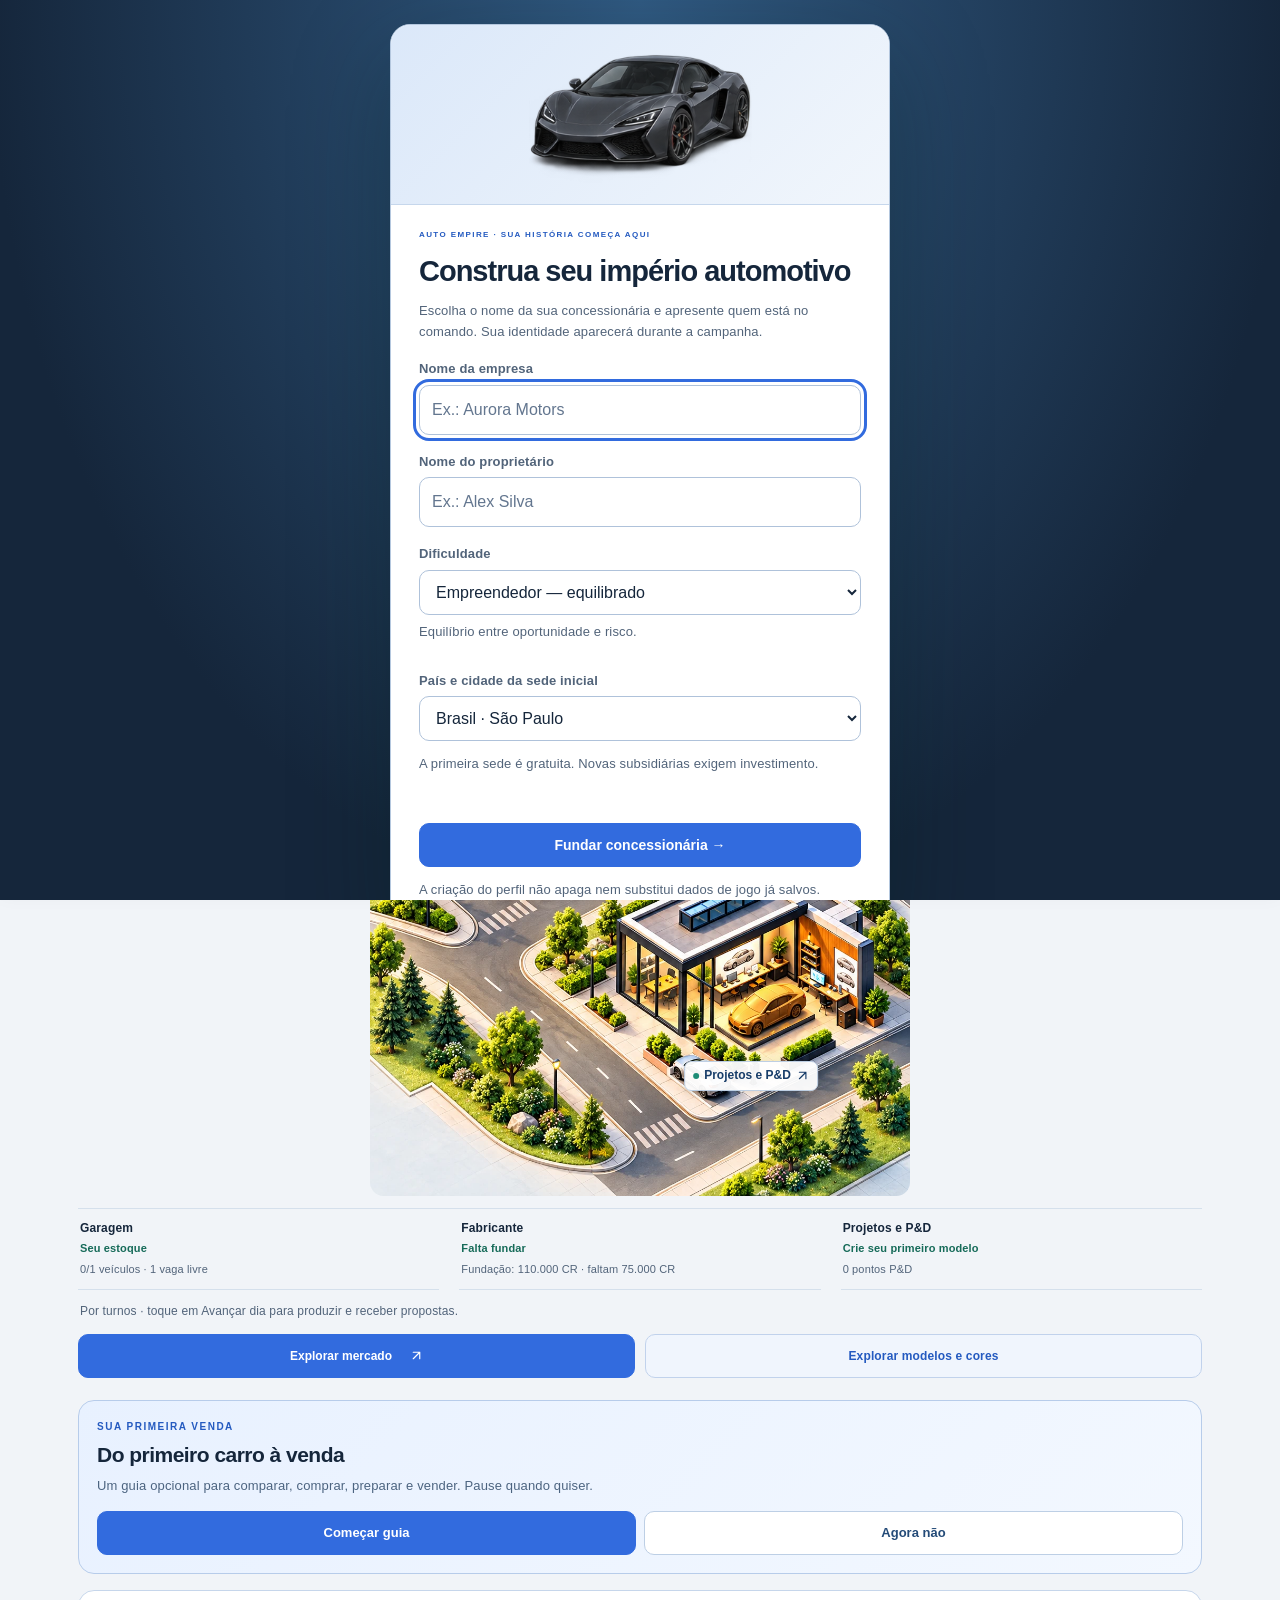
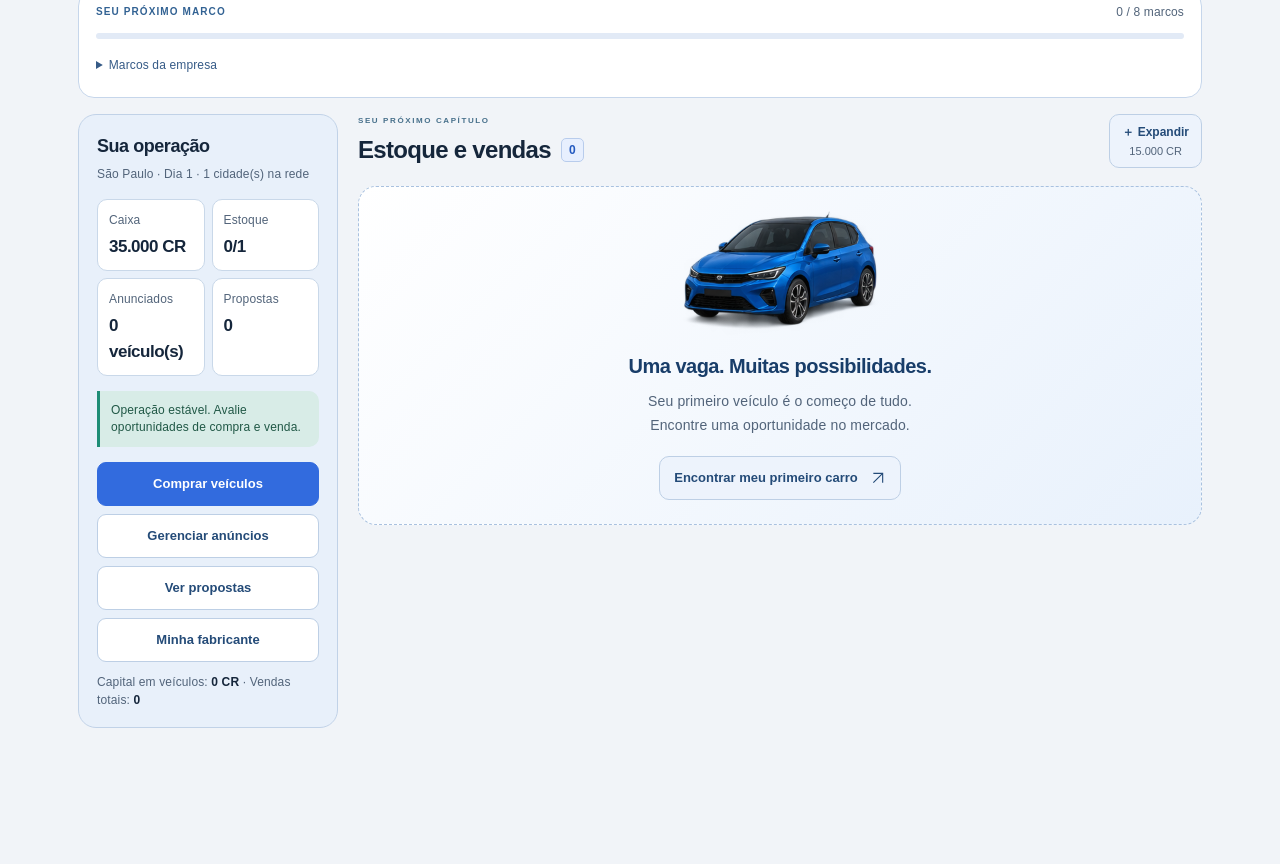
==== commit 7c184403: "fix: validate public mobile entry and keep sale guidance turn based" ====
--- a/preview/index.html
+++ b/preview/index.html
@@ -1,8 +1,8 @@
-<!doctype html><html lang="pt-BR"><head><meta charset="utf-8"><meta name="viewport" content="width=device-width,initial-scale=1,viewport-fit=cover"><meta name="theme-color" content="#15263b"><meta name="ae-release" content="motor-district-15001"><meta name="apple-mobile-web-app-capable" content="yes"><meta name="apple-mobile-web-app-status-bar-style" content="black-translucent"><meta name="apple-mobile-web-app-title" content="Auto Empire"><link rel="manifest" href="../manifest.webmanifest"><link rel="apple-touch-icon" href="../icon-192.png"><title>Auto Empire Tycoon — Motor District</title><style>
+<!doctype html><html lang="pt-BR"><head><meta charset="utf-8"><meta name="viewport" content="width=device-width,initial-scale=1,viewport-fit=cover"><meta name="theme-color" content="#15263b"><meta name="ae-release" content="motor-district-15002"><meta name="apple-mobile-web-app-capable" content="yes"><meta name="apple-mobile-web-app-status-bar-style" content="black-translucent"><meta name="apple-mobile-web-app-title" content="Auto Empire"><link rel="manifest" href="../manifest.webmanifest"><link rel="apple-touch-icon" href="../icon-192.png"><title>Auto Empire Tycoon — Motor District</title><style>
 :root{--bg:#0c121a;--panel:#18232e;--panel2:#22313d;--line:#344554;--gold:#ffc348;--green:#68d9a2;--muted:#9caebb;--red:#ff8d8d}*{box-sizing:border-box}body{margin:0;background:radial-gradient(circle at 50% -15%,#26394a,#0c121a 62%);color:#edf4f6;font:14px -apple-system,BlinkMacSystemFont,system-ui,sans-serif}button,input{font:inherit}button{cursor:pointer;border:0;border-radius:9px;background:var(--gold);color:#17202a;padding:10px 13px;font-weight:800}button:disabled{opacity:.4;cursor:not-allowed}.ghost{background:#304150;color:#f4f8f9}.smallbtn{padding:7px 9px;font-size:12px}.shell{max-width:650px;margin:auto;min-height:100vh;padding-bottom:96px}.top{padding:16px 14px 12px;display:flex;align-items:center;justify-content:space-between;gap:10px}.logo{font-weight:1000;font-size:19px;letter-spacing:-.5px;line-height:1}.logo em{color:var(--gold);font-style:normal}.tag{font-size:9px;color:#d6e0e5;letter-spacing:2px;margin-top:4px}.day{font-weight:800;text-align:right}.tiny{font-size:11px;color:var(--muted)}.content{padding:0 12px}.panel{background:linear-gradient(150deg,#1d2b36,#15202a);border:1px solid var(--line);border-radius:14px;padding:13px;margin-bottom:11px;box-shadow:0 6px 20px #0002}.stats{display:grid;grid-template-columns:repeat(3,1fr);gap:8px}.stat{padding:11px 9px}.num{font-weight:900;font-size:17px;color:var(--gold);white-space:nowrap}.label{color:var(--muted);font-size:10px;text-transform:uppercase;letter-spacing:.6px;margin-bottom:5px}.green{color:var(--green)}.red{color:var(--red)}.scene-wrap{overflow:hidden;border-radius:13px;border:1px solid #4b6470;position:relative;background:#182a34}.scene-wrap canvas{display:block;width:100%;height:auto;image-rendering:pixelated}.scene-label{position:absolute;left:12px;top:12px;background:#101923dd;padding:8px 10px;border-radius:9px;font-weight:850;pointer-events:none}.scene-label small{display:block;color:#bdd0d7;font-weight:500}.clockbar{display:flex;align-items:center;justify-content:space-between;gap:6px}.speeds{display:flex;gap:5px;align-items:center}.speeds button.active{background:var(--gold);color:#16202a}.title{font-size:16px;font-weight:900;margin:14px 0 10px}.vehicle{display:flex;align-items:center;gap:12px}.carart{width:94px;min-width:94px;height:70px;border-radius:10px;background:linear-gradient(145deg,#344f5d,#1b2a35);display:flex;align-items:center;justify-content:center;position:relative;overflow:hidden}.carart:after{content:'';position:absolute;bottom:10px;width:60px;height:6px;border-radius:50%;background:#0006;filter:blur(3px)}.carart svg{width:88px;position:relative;z-index:1;filter:drop-shadow(2px 4px 0 #0005)}.vinfo{flex:1;min-width:0}.vname{font-size:15px;font-weight:900}.price{font-weight:900;font-size:18px;color:var(--gold)}.pill{display:inline-block;padding:3px 7px;background:#294237;color:#80e2ad;border-radius:5px;font-size:10px;font-weight:700}.actions{display:flex;gap:7px;flex-wrap:wrap;margin-top:11px}.actions button{flex:1}.muted{color:var(--muted)}.section-head{display:flex;align-items:center;justify-content:space-between;margin:12px 0}.empty{text-align:center;padding:24px;color:var(--muted)}.bottom{position:fixed;bottom:0;left:0;right:0;background:#101923f7;border-top:1px solid #344552;display:flex;justify-content:center;padding:9px max(8px,env(safe-area-inset-right)) calc(9px + env(safe-area-inset-bottom));z-index:4}.navinner{display:grid;grid-template-columns:repeat(4,1fr);width:min(650px,100%);gap:6px}.navinner button{background:transparent;color:#a4b8c4;padding:7px 4px;font-size:11px;display:flex;flex-direction:column;gap:3px;align-items:center}.navinner button b{font-size:20px}.navinner button.active{background:#34404a;color:var(--gold)}.hide{display:none!important}.modalbg{position:fixed;inset:0;background:#05090dcc;z-index:8;display:flex;align-items:center;justify-content:center;padding:14px}.modal{width:min(430px,100%);max-height:90vh;overflow:auto;background:#1a2833;border:1px solid #567080;border-radius:18px;padding:18px;box-shadow:0 20px 90px #0009}.modal h2{margin:0 0 10px}.modal input{background:#0e1720;color:white;border:1px solid #647985;border-radius:9px;padding:12px;width:100%;margin:7px 0}.flex{display:flex;align-items:center;justify-content:space-between;gap:9px}.divider{border-top:1px solid #344554;margin:12px 0}.log{font-size:12px;color:#bed0d9;padding:8px 0;border-bottom:1px solid #30404a}.toast{position:fixed;bottom:85px;left:50%;transform:translateX(-50%);z-index:12;background:#e5ad42;color:#18212a;padding:10px 15px;border-radius:9px;font-weight:800;max-width:90%;text-align:center;box-shadow:0 8px 28px #0008}.progress{height:8px;background:#0b151d;border-radius:9px;overflow:hidden;margin:6px 0}.progress i{display:block;height:100%;background:#69d8a1}.kv{display:flex;justify-content:space-between;padding:7px 0;border-bottom:1px solid #33434f}body:not(.ready) .shell{visibility:hidden}@media(min-width:700px){.scene-wrap canvas{max-height:400px;object-fit:cover}}
 </style><style>
 :root{--gold:#ffbd39;--panel:#172331}body{background:radial-gradient(ellipse at 50% -20%,#36536a,#0a111a 70%)}.panel{box-shadow:0 8px 28px #0004;border-color:#3b5060}.logo{font-size:21px;text-shadow:0 2px 1px #0008}.num{font-variant-numeric:tabular-nums}.scene-wrap{box-shadow:inset 0 0 0 2px #263b4c,0 10px 28px #0006}.carart{background:radial-gradient(circle at 50% 0%,#557386,#1c2c38)}.carart svg{image-rendering:pixelated}.pill.risk{background:#4b3532;color:#ffb1a0}.pill.good{background:#224c43;color:#90efc5}.extra{font-size:11px;color:#a9c4d0;margin-top:6px}.inspectbox{border:1px solid #52616b;background:#111e29;padding:10px;border-radius:10px;margin:10px 0}.buyer{background:#243744;padding:9px;border-radius:9px;margin:7px 0}.hint{color:#ffcf70;font-size:11px}.scene-label{border:1px solid #ffffff20;backdrop-filter:blur(4px)}button:focus-visible{outline:3px solid #fff;outline-offset:2px}
-</style><link rel="stylesheet" href="./css/visual-redesign.css?v=15001"><link rel="stylesheet" href="./css/vehicle-collection.css?v=15001"><link rel="stylesheet" href="./css/trade-summary.css?v=15001"><link rel="stylesheet" href="./css/first-sale-guide.css?v=15001"><link rel="stylesheet" href="./css/motor-district-next.css?v=15001"><link rel="stylesheet" href="./css/operations-map.css?v=15001"><style id="ae-turn-based-styles">
+</style><link rel="stylesheet" href="./css/visual-redesign.css?v=15002"><link rel="stylesheet" href="./css/vehicle-collection.css?v=15002"><link rel="stylesheet" href="./css/trade-summary.css?v=15002"><link rel="stylesheet" href="./css/first-sale-guide.css?v=15002"><link rel="stylesheet" href="./css/motor-district-next.css?v=15002"><link rel="stylesheet" href="./css/operations-map.css?v=15002"><style id="ae-turn-based-styles">
 /* Turn-only interface, safe areas and fixed navigation */
 body{overflow-x:hidden}
 #ae-end-day{max-width:calc(100vw - 24px);white-space:nowrap}
@@ -80,7 +80,7 @@
 .shell{padding-bottom:calc(var(--ae-bottom-nav-height) + 82px)!important}
 @media(max-width:360px){#ae-end-day{font-size:13px;padding:12px 14px;min-height:48px}}
 
-</style><link rel="stylesheet" href="./css/subsidiaries.css?v=15001"><link rel="stylesheet" href="./css/game-menu.css?v=15001"><link rel="stylesheet" href="./css/quick-navigation.css?v=15001"><link rel="stylesheet" href="./css/vehicle-framing.css?v=15001"></head><body><div class="shell"><header class="top"><div><div class="logo">AUTO <em>EMPIRE</em></div><div class="tag">TYCOON · ALPHA 0.7 · PRÉVIA</div></div><div class="day"><span id="day"></span></div></header><main class="content"><div class="stats"><div class="panel stat"><div class="label">Caixa</div><div class="num" id="cash"></div></div><div class="panel stat"><div class="label">Patrimônio</div><div class="num" id="worth"></div></div><div class="panel stat"><div class="label">Reputação</div><div class="num" id="rep"></div></div></div><button id="ae-end-day" type="button" onclick="advanceDay()" aria-label="Passar para o próximo dia">Avançar dia <span id="ae-next-day-label">→</span></button><div id="garage"><div class="scene-wrap"><canvas id="scene" width="384" height="250" aria-label="Garagem isométrica em pixel art"></canvas><div class="scene-label">GARAGEM SÃO PAULO <small id="occupancy"></small></div></div><div class="section-head"><div class="title">Meu estoque</div><button class="ghost smallbtn" onclick="expand()">＋ Expandir · 15.000 CR</button></div><div id="stock"></div></div><div id="market" class="hide"><div class="section-head"><div class="title">🚗 Mercado de São Paulo</div><button class="ghost smallbtn" onclick="refreshPaid()">↻ Novos anúncios</button></div><p class="tiny">Preços e condições variam. Negocie e procure margem após os reparos.</p><div id="listings"></div></div><div id="reports" class="hide"><div class="title">📊 Relatórios</div><div class="panel" id="summary"></div><div class="title">Últimas transações</div><div class="panel" id="ledger"></div></div><div id="events" class="hide"><div class="title">📋 Central de eventos</div><div class="panel" id="log"></div><div class="actions"><button class="ghost" onclick="save();toast('Campanha salva!')">💾 Salvar</button><button class="ghost" onclick="newGame()">↻ Nova campanha</button></div><p class="tiny">Salvamento automático neste navegador. Não avança enquanto o jogo estiver fechado.</p></div></main></div><nav class="bottom"><div class="navinner"><button data-tab="garage" onclick="show('garage')"><b>🏠</b>Garagem</button><button data-tab="market" onclick="show('market')"><b>🚙</b>Mercado</button><button data-tab="reports" onclick="show('reports')"><b>📊</b>Finanças</button><button data-tab="events" onclick="show('events')"><b>🔔</b>Eventos</button></div></nav><div id="modal" class="modalbg hide"><div class="modal" id="modalbody"></div></div><div id="toast" class="toast hide"></div><script>
+</style><link rel="stylesheet" href="./css/subsidiaries.css?v=15002"><link rel="stylesheet" href="./css/game-menu.css?v=15002"><link rel="stylesheet" href="./css/quick-navigation.css?v=15002"><link rel="stylesheet" href="./css/vehicle-framing.css?v=15002"></head><body><div class="shell"><header class="top"><div><div class="logo">AUTO <em>EMPIRE</em></div><div class="tag">TYCOON · ALPHA 0.7 · PRÉVIA</div></div><div class="day"><span id="day"></span></div></header><main class="content"><div class="stats"><div class="panel stat"><div class="label">Caixa</div><div class="num" id="cash"></div></div><div class="panel stat"><div class="label">Patrimônio</div><div class="num" id="worth"></div></div><div class="panel stat"><div class="label">Reputação</div><div class="num" id="rep"></div></div></div><button id="ae-end-day" type="button" onclick="advanceDay()" aria-label="Passar para o próximo dia">Avançar dia <span id="ae-next-day-label">→</span></button><div id="garage"><div class="scene-wrap"><canvas id="scene" width="384" height="250" aria-label="Garagem isométrica em pixel art"></canvas><div class="scene-label">GARAGEM SÃO PAULO <small id="occupancy"></small></div></div><div class="section-head"><div class="title">Meu estoque</div><button class="ghost smallbtn" onclick="expand()">＋ Expandir · 15.000 CR</button></div><div id="stock"></div></div><div id="market" class="hide"><div class="section-head"><div class="title">🚗 Mercado de São Paulo</div><button class="ghost smallbtn" onclick="refreshPaid()">↻ Novos anúncios</button></div><p class="tiny">Preços e condições variam. Negocie e procure margem após os reparos.</p><div id="listings"></div></div><div id="reports" class="hide"><div class="title">📊 Relatórios</div><div class="panel" id="summary"></div><div class="title">Últimas transações</div><div class="panel" id="ledger"></div></div><div id="events" class="hide"><div class="title">📋 Central de eventos</div><div class="panel" id="log"></div><div class="actions"><button class="ghost" onclick="save();toast('Campanha salva!')">💾 Salvar</button><button class="ghost" onclick="newGame()">↻ Nova campanha</button></div><p class="tiny">Salvamento automático neste navegador. Não avança enquanto o jogo estiver fechado.</p></div></main></div><nav class="bottom"><div class="navinner"><button data-tab="garage" onclick="show('garage')"><b>🏠</b>Garagem</button><button data-tab="market" onclick="show('market')"><b>🚙</b>Mercado</button><button data-tab="reports" onclick="show('reports')"><b>📊</b>Finanças</button><button data-tab="events" onclick="show('events')"><b>🔔</b>Eventos</button></div></nav><div id="modal" class="modalbg hide"><div class="modal" id="modalbody"></div></div><div id="toast" class="toast hide"></div><script>
 'use strict';const primaryCampaign=new URLSearchParams(location.search).get('campaign')==='main';const KEY=primaryCampaign?'autoempire_v02':'autoempire_preview_v06';const oldKey=primaryCampaign?'autoempire_v1':'autoempire_preview_legacy';const catalog=[['Velox City',17500,'#e7ebef','Hatch'],['Montara Cross',29000,'#cf544a','SUV'],['Aureon Sedan',22500,'#3c85a5','Sedã'],['Ravik Utility',34000,'#d5b66c','Picape'],['Nexo Compact',12500,'#5fbc8b','Compacto'],['Altis Sport',38500,'#c95c76','Esportivo'],['Orion P',30500,'#347ad1','Picape'],['Lynx Z4',19500,'#d5d6e3','Hatch']];let s,paused=true,speed=1,tab='garage',modalCar=null,lastTime=performance.now(),acc=0,scenePhase=0;const $=id=>document.getElementById(id),fmt=n=>Math.round(n).toLocaleString('pt-BR')+' CR',rand=(a,b)=>Math.floor(a+Math.random()*(b-a+1)),esc=t=>String(t).replace(/[&<>"']/g,c=>({'&':'&amp;','<':'&lt;','>':'&gt;','"':'&quot;',"'":'&#39;'}[c]));function seed(){s={version:2,cash:35000,day:1,minute:480,rep:50,slots:1,stock:[],market:[],ledger:[],logs:[],nextId:1,sales:0,profit:0};populate();note('Sua primeira garagem abriu em São Paulo. Boa sorte!');save()}function makeCar(){let m=catalog[rand(0,catalog.length-1)],year=rand(2013,2024),km=rand(22,185)*1000,condition=rand(47,94),value=Math.round(m[1]*(.7+(year-2013)*.045)*(1-(km/1000000))),repair=Math.round((100-condition)*rand(26,61));return{id:s.nextId++,name:m[0],color:m[2],kind:m[3],year,km,condition,value,repair,ask:Math.round(value*rand(77,100)/100/100)*100,listed:false,price:0,days:0,interested:false,offers:[],spent:0}}function populate(){s.market=Array.from({length:6},makeCar)}function note(msg){s.logs.unshift('Dia '+s.day+' · '+msg);s.logs=s.logs.slice(0,40)}function entry(name,amount){s.ledger.unshift({day:s.day,name,amount});s.ledger=s.ledger.slice(0,100)}function save(){try{localStorage.setItem(KEY,JSON.stringify(s))}catch(e){}}function toast(t){let e=$('toast');e.textContent=t;e.classList.remove('hide');clearTimeout(toast.t);toast.t=setTimeout(()=>e.classList.add('hide'),2500)}function advanceDay(){if(!$('modal').classList.contains('hide')||document.querySelector('.modalbg:not(.hide):not(#modal),#ae-company-screen.is-open,dialog[open]'))return toast('Conclua ou feche a janela antes de avançar.');if(window.aeAdvancingDay||document.getElementById('ae-turn-overlay')?.hidden===false)return;window.aeAdvancingDay=true;try{paused=true;s.minute=480;const before={day:s.day,cash:s.cash,stock:s.stock.length,sales:s.sales,ledgerSnapshot:(s.ledger||[]).slice(),logsSnapshot:(s.logs||[]).slice()};tickDay();save();render();if(s.day!==before.day)window.AEDaySummary?.show(before);else toast('O dia não avançou. Verifique se a campanha está encerrada ou bloqueada.')}finally{window.aeAdvancingDay=false}}function setSpeed(v){paused=true;speed=1;render()}function toggle(){advanceDay()}function show(t){tab=t;render()}function newGame(){if(confirm('Apagar sua campanha e começar novamente?')){seed();paused=true;show('garage');toast('Nova campanha iniciada')}}function refreshPaid(){if(s.cash<100)return toast('Você precisa de 100 CR para pesquisar novos anúncios.');s.cash-=100;entry('Pesquisa de mercado',-100);populate();note('Mercado atualizado por 100 CR');save();render()}function buyDialog(id){let c=s.market.find(v=>v.id===id);if(!c)return;modalCar=id;paused=true;open(`<h2>🤝 Negociação</h2>${carRow(c)}<div class="divider"></div><p class="muted">O vendedor pede <b>${fmt(c.ask)}</b>. Faça uma contraproposta. A reserva do vendedor é desconhecida.</p><div class="tiny">Sua oferta (CR)</div><input id="bid" type="number" min="1" step="100" value="${Math.round(c.ask*.92/100)*100}"><div class="actions"><button onclick="submitBid()">Enviar oferta</button><button class="ghost" onclick="closeModal()">Cancelar</button></div><div class="tiny" id="negotiation-result"></div>`)}function submitBid(){let c=s.market.find(v=>v.id===modalCar);if(!c)return closeModal();let bid=Math.round(Number($('bid').value));if(!Number.isFinite(bid)||bid<=0)return toast('Oferta inválida');if(s.stock.length>=s.slots)return toast('Garagem cheia');if(bid>s.cash)return toast('Saldo insuficiente');if(c.reserve===undefined)c.reserve=Math.round(c.ask*rand(84,99)/100);c.attempts=(c.attempts||0)+1;if(bid<c.reserve){let counter=Math.round((c.reserve+Math.max(bid,c.ask*.92))/2/100)*100;note('Oferta recusada por '+c.name);$('negotiation-result').innerHTML=`<p class="red">Vendedor: “Não consigo por esse valor. Considere ${fmt(counter)}.”</p>`;if(c.attempts>=4){s.market=s.market.filter(v=>v.id!==c.id);closeModal();toast('Vendedor encerrou a negociação')}save();render();return}let paid=bid;s.cash-=paid;c.bought=paid;c.spent=0;c.listed=false;c.offers=[];s.stock.push(c);s.market=s.market.filter(v=>v.id!==c.id);entry('Compra · '+c.name,-paid);note('Comprou '+c.name+' por '+fmt(paid));save();closeModal();show('garage');toast('Carro adquirido!')}function repair(id){let c=s.stock.find(v=>v.id===id);if(!c)return;let cost=Math.max(250,Math.round(c.repair*.7));if(c.condition>=99)return toast('Veículo já está revisado');if(s.cash<cost)return toast('Caixa insuficiente');s.cash-=cost;c.spent+=cost;c.condition=Math.min(100,c.condition+rand(13,26));c.repair=Math.round(c.repair*.4);entry('Reparos · '+c.name,-cost);note('Revisão de '+c.name+' concluída');save();render();toast('Reparo realizado')}function listDialog(id){let c=s.stock.find(v=>v.id===id);if(!c)return;modalCar=id;open(`<h2>🏷️ Anunciar veículo</h2>${carRow(c)}<div class="divider"></div><div class="tiny">Preço pedido (CR)</div><input type="number" id="asking" min="1" step="100" value="${c.price||Math.round(c.value*(.75+c.condition/400)/100)*100}"><p class="tiny">Preços altos reduzem o interesse. Preços baixos podem acelerar a venda, mas diminuem a margem.</p><div class="actions"><button onclick="publish()">Publicar anúncio</button><button class="ghost" onclick="closeModal()">Cancelar</button></div>`)}function publish(){let c=s.stock.find(v=>v.id===modalCar);if(!c)return;let p=Math.round(Number($('asking').value));if(!Number.isFinite(p)||p<=0)return toast('Preço inválido');c.price=p;c.listed=true;c.days=0;c.offers=[];c.interested=false;note('Anúncio de '+c.name+' publicado por '+fmt(p));save();closeModal();render();toast('Anúncio publicado')}function offersDialog(id){let c=s.stock.find(v=>v.id===id);if(!c)return;modalCar=id;let offers=c.offers||[];open(`<h2>💬 Propostas recebidas</h2>${carRow(c)}<p class="tiny">Custo acumulado: ${fmt(c.bought+c.spent)} · Anúncio: ${fmt(c.price)}</p><div class="divider"></div>${offers.map((o,i)=>`<div class="panel"><div class="flex"><div><b>${esc(o.name)}</b><div class="price">${fmt(o.amount)}</div><div class="tiny">Margem antes de despesas: ${fmt(o.amount-c.bought-c.spent)}</div></div><button onclick="acceptOffer(${i})">Aceitar</button></div></div>`).join('')||'<p>Nenhuma proposta ativa.</p>'}<button class="ghost" onclick="closeModal()">Voltar</button>`)}function acceptOffer(i){let c=s.stock.find(v=>v.id===modalCar);if(!c||!c.offers[i])return;let o=c.offers[i];if(!Number.isFinite(Number(o.amount))||Number(o.amount)<=0)return toast('Proposta inválida');let profit=Number(o.amount)-(Number(c.bought)||0)-(Number(c.spent)||0);s.cash+=Number(o.amount);s.profit+=profit;s.sales++;s.rep=Math.min(100,s.rep+1);s.stock=s.stock.filter(v=>v.id!==c.id);entry('Venda · '+c.name,o.amount);note('Vendeu '+c.name+' por '+fmt(o.amount)+' (margem '+fmt(profit)+')');save();closeModal();render();toast('Venda concluída!')}function expand(){let cost=15001;if(s.cash<cost)return toast('Precisa de '+fmt(cost));if(!confirm('Expandir garagem em 2 vagas por 15.000 CR?'))return;s.cash-=cost;s.slots+=2;entry('Expansão da garagem',-cost);note('Garagem expandida para '+s.slots+' vagas');save();render();toast('Garagem ampliada!')}function tickDay(){s.day++;s.minute=480;if(s.day%3===0)populate();if(s.day%30===0){s.cash-=1200;entry('Aluguel mensal',-1200);note('Aluguel debitado: 1.200 CR')}for(let c of s.stock){if(!c.listed)continue;c.days++;let fair=c.value*(.70+c.condition/300),attraction=Math.max(.025,Math.min(.7,(.28+(fair-c.price)/Math.max(1,fair))*({casual:1.2,normal:1,hard:.78}[s.difficulty]||1)*(1+Math.min(5,Number(s.empire?.staff?.seller)||0)*.06)));if(Math.random()<attraction){let amount=Math.round(Math.min(c.price*1.03,fair)*(.87+Math.random()*.14)/100)*100;c.offers.push({name:['Alex Morgan','Sam Rivera','Jordan Lee','Taylor Brooks','Casey Novak'][rand(0,4)],amount});c.offers=c.offers.slice(-3);c.interested=true;note('Nova proposta para '+c.name+'!')}}save()}function carSvg(c){let color=c.color||'#4c99ce';return `<svg viewBox="0 0 112 75" aria-hidden="true"><path d="M11 42 L31 28 L74 24 L101 38 L103 55 L88 61 L22 61 L10 54Z" fill="${color}" stroke="#0d1720" stroke-width="3"/><path d="M35 30 L73 28 L87 40 L26 43Z" fill="#9bd3e0" stroke="#19333c" stroke-width="3"/><path d="M15 45 L99 44 L99 54 L13 54Z" fill="${color}" opacity=".85"/><path d="M25 55 L38 55 L38 65 L25 65Z M78 55 L91 55 L91 65 L78 65Z" fill="#121a21"/><path d="M14 48 L22 48 M94 48 L100 48" stroke="#ffe3a1" stroke-width="5"/><path d="M50 30 L51 43" stroke="#23414c" stroke-width="2"/></svg>`}function carRow(c){return `<div class="vehicle"><div class="carart">${carSvg(c)}</div><div class="vinfo"><div class="vname">${esc(c.name)}</div><div class="tiny">${c.year} · ${esc(c.kind)} · ${c.km.toLocaleString('pt-BR')} km</div><div class="tiny">Condição ${c.condition}% · Mercado ${fmt(c.value)}</div></div></div>`}function open(html){$('modalbody').innerHTML=html;$('modal').classList.remove('hide')}function closeModal(){$('modal').classList.add('hide');modalCar=null}function render(){if(!s)return;$('day').textContent='Dia '+s.day;$('cash').textContent=fmt(s.cash);$('worth').textContent=fmt(s.cash+s.stock.reduce((a,c)=>a+c.value*(.7+c.condition/300),0));$('rep').textContent=s.rep+'/100';document.querySelectorAll('[data-tab]').forEach(b=>b.classList.toggle('active',b.dataset.tab===tab));['garage','market','reports','events'].forEach(t=>$(t).classList.toggle('hide',t!==tab));$('occupancy').textContent=s.stock.length+' / '+s.slots+' vagas ocupadas';$('stock').innerHTML=s.stock.map(c=>`<div class="panel">${carRow(c)}<div class="divider"></div><div class="flex"><div><div class="tiny">Investido</div><b>${fmt(c.bought+c.spent)}</b></div><div style="text-align:right"><div class="tiny">${c.listed?'Anunciado':'Preço estimado'}</div><b class="green">${fmt(c.listed?c.price:c.value)}</b></div></div><div class="actions"><button class="ghost smallbtn" onclick="repair(${c.id})" ${c.condition>=99?'disabled':''}>🔧 Reparar ${fmt(Math.max(250,Math.round(c.repair*.7)))}</button><button class="smallbtn" onclick="listDialog(${c.id})">🏷 Anunciar</button>${c.offers.length?`<button class="smallbtn" onclick="offersDialog(${c.id})">💬 ${c.offers.length} proposta(s)</button>`:''}</div></div>`).join('')||'<div class="panel empty">🚘<h3>Sua garagem está vazia</h3>Encontre um carro no mercado e faça sua primeira negociação.<div class="actions"><button onclick="show(\'market\')">Explorar mercado →</button></div></div>';$('listings').innerHTML=s.market.map(c=>`<div class="panel">${carRow(c)}<div class="divider"></div><div class="flex"><div><div class="tiny">Preço pedido</div><div class="price">${fmt(c.ask)}</div><div class="tiny">Reparos estimados: ${fmt(c.repair)}</div></div><button onclick="buyDialog(${c.id})">Negociar</button></div></div>`).join('');$('summary').innerHTML=`<div class="kv"><span>Caixa</span><b>${fmt(s.cash)}</b></div><div class="kv"><span>Estoque</span><b>${s.stock.length} veículos</b></div><div class="kv"><span>Vagas</span><b>${s.slots}</b></div><div class="kv"><span>Vendas realizadas</span><b>${s.sales}</b></div><div class="kv"><span>Margem realizada (antes dos fixos)</span><b class="${s.profit>=0?'green':'red'}">${fmt(s.profit)}</b></div><div class="kv"><span>Aluguel / 30 dias</span><b>${fmt(({casual:700,normal:1200,hard:1900}[s.difficulty]||1200))}</b></div>`;$('ledger').innerHTML=s.ledger.length?s.ledger.slice(0,30).map(e=>`<div class="kv"><span class="tiny">Dia ${e.day} · ${esc(e.name)}</span><b class="${e.amount>=0?'green':'red'}">${e.amount>=0?'+':''}${fmt(e.amount)}</b></div>`).join(''):'<p class="muted">Sem movimentações ainda.</p>';$('log').innerHTML=s.logs.map(x=>`<div class="log">${esc(x)}</div>`).join('');drawScene()}function drawScene(){let canvas=$('scene');if(!canvas||getComputedStyle(canvas).display==='none'||getComputedStyle(canvas).visibility==='hidden')return;let ctx=canvas.getContext('2d');if(!ctx)return;ctx.imageSmoothingEnabled=false;let W=384,H=250;ctx.fillStyle='#658a9b';ctx.fillRect(0,0,W,H);ctx.fillStyle='#8eb6c4';ctx.fillRect(0,0,W,60);for(let i=0;i<15;i++){ctx.fillStyle=i%2?'#7da49b':'#73988e';ctx.fillRect((i*49)%384,56+(i*17)%110,45,48)}function poly(points,fill,stroke){ctx.beginPath();ctx.moveTo(...points[0]);points.slice(1).forEach(p=>ctx.lineTo(...p));ctx.closePath();ctx.fillStyle=fill;ctx.fill();if(stroke){ctx.strokeStyle=stroke;ctx.lineWidth=2;ctx.stroke()}}poly([[0,134],[197,39],[384,129],[187,232]],'#b6a995','#50616b');for(let y=0;y<7;y++)for(let x=0;x<9;x++){let px=23+x*43+(y%2)*4,py=128+y*13-x*8;if(px>12&&px<370&&py>50&&py<225){ctx.fillStyle=(x+y)%2?'#a9a393':'#c1b39a';ctx.fillRect(px,py,14,3)}}poly([[14,93],[112,46],[194,82],[96,132]],'#293b43','#1c2930');poly([[14,93],[96,132],[96,174],[14,133]],'#d4a86d','#3c3e3c');poly([[96,132],[194,82],[194,127],[96,174]],'#8e725a','#3c3e3c');poly([[11,90],[111,38],[201,81],[96,135]],'#36434b','#1e2932');poly([[108,140],[155,117],[155,146],[108,170]],'#183b4c','#192a30');poly([[32,111],[78,89],[78,117],[32,139]],'#8ed2e5','#355361');ctx.fillStyle='#f6c44c';ctx.fillRect(34,91,71,9);ctx.fillStyle='#17232c';ctx.font='bold 9px monospace';ctx.fillText('AUTO EMPIRE',36,99);let spots=Math.min(s.slots,6);for(let i=0;i<spots;i++){let x=165+(i%3)*56,y=130+Math.floor(i/3)*37+(i%3)*-16;poly([[x,y],[x+35,y-16],[x+62,y-2],[x+26,y+15]],'#d5cbb4','#819188');if(s.stock[i])drawCar(x+8,y-5,s.stock[i].color)}for(let i=0;i<7;i++){let x=(i*79+19)%384,y=195+(i%3)*17;ctx.fillStyle='#315d43';ctx.fillRect(x,y,5,16);ctx.fillStyle='#3f8557';ctx.fillRect(x-8,y-9,20,14);ctx.fillStyle='#56a368';ctx.fillRect(x-4,y-16,12,12)}ctx.fillStyle='#172530';ctx.fillRect(0,239,384,11);function drawCar(x,y,color){poly([[x,y],[x+27,y-12],[x+48,y-2],[x+20,y+12]],'#182a34');poly([[x,y-7],[x+26,y-19],[x+47,y-8],[x+20,y+4]],color,'#1e2b36');poly([[x+10,y-12],[x+24,y-19],[x+36,y-12],[x+20,y-5]],'#b3dce4','#31515c');ctx.fillStyle='#141b20';ctx.fillRect(x+4,y+3,7,6);ctx.fillRect(x+31,y-1,7,6);ctx.fillStyle='#f6d89d';ctx.fillRect(x+40,y-8,5,3)}}/* Turn-based: no continuous animation loop. */try{s=JSON.parse(localStorage.getItem(KEY))}catch(e){}const campaignLoaded=!!s&&s.version===2;if(!s||s.version!==2)seed();render();document.body.classList.add('ready');document.addEventListener('visibilitychange',()=>{if(document.hidden){paused=true;save()}else{lastTime=performance.now();render()}});window.addEventListener('pagehide',()=>{paused=true;save()});/* No timer: simulation advances only through advanceDay(). */
 </script><script>
 // Alpha 0.3 gameplay upgrade: maintains backwards-compatible v0.2 save data.
@@ -131,7 +131,7 @@
 for(let c of [...s.stock,...s.market]){if(c.fault===undefined)c.fault=null;if(c.inspected===undefined)c.inspected=false;if(c.faultRevealed===undefined)c.faultRevealed=false;if(c.faultFixed===undefined)c.faultFixed=false}
 render();
 </script><script>if ("serviceWorker" in navigator && location.protocol === "https:") { window.addEventListener("load",()=>Promise.resolve().catch(()=>{})); }</script>
-<script src="./js/save-backups.js?v=15001"></script>
+<script src="./js/save-backups.js?v=15002"></script>
 <script id="alpha06-consolidation">
 (function(){
   'use strict';
@@ -1439,32 +1439,32 @@
 });
 if(typeof render==='function')render();
 })();
-</script><script src="./js/trade-math.js?v=15001"></script>
-<script id="alpha190-text-first" src="./js/text-management.js?v=15001"></script>
-<script src="./js/company-intro.js?v=15001"></script>
+</script><script src="./js/trade-math.js?v=15002"></script>
+<script id="alpha190-text-first" src="./js/text-management.js?v=15002"></script>
+<script src="./js/company-intro.js?v=15002"></script>
 
-<script src="./js/staff-system.js?v=15001"></script>
-<script src="./js/empire-systems.js?v=15001"></script>
-<script src="./js/quality-pack.js?v=15001"></script>
-<script src="./js/world-expansion.js?v=15001"></script>
-<script src="./js/global-economy.js?v=15001"></script>
-<script src="./js/operations-finance.js?v=15001"></script>
-<script src="./js/vehicle-design-studio.js?v=15001"></script>
-<script src="./js/iphone-experience.js?v=15001"></script>
-<script src="./js/iphone-dashboard.js?v=15001"></script>
-<script src="./js/iphone-command-center.js?v=15001"></script>
-<script src="./js/iphone-trading.js?v=15001"></script>
-<script src="./js/iphone-negotiation.js?v=15001"></script>
-<script src="./js/negotiation-depth.js?v=15001"></script>
-<script src="./js/buyer-intelligence.js?v=15001"></script>
-<script src="./js/corporate-banking.js?v=15001"></script>
+<script src="./js/staff-system.js?v=15002"></script>
+<script src="./js/empire-systems.js?v=15002"></script>
+<script src="./js/quality-pack.js?v=15002"></script>
+<script src="./js/world-expansion.js?v=15002"></script>
+<script src="./js/global-economy.js?v=15002"></script>
+<script src="./js/operations-finance.js?v=15002"></script>
+<script src="./js/vehicle-design-studio.js?v=15002"></script>
+<script src="./js/iphone-experience.js?v=15002"></script>
+<script src="./js/iphone-dashboard.js?v=15002"></script>
+<script src="./js/iphone-command-center.js?v=15002"></script>
+<script src="./js/iphone-trading.js?v=15002"></script>
+<script src="./js/iphone-negotiation.js?v=15002"></script>
+<script src="./js/negotiation-depth.js?v=15002"></script>
+<script src="./js/buyer-intelligence.js?v=15002"></script>
+<script src="./js/corporate-banking.js?v=15002"></script>
 
-<script src="./js/icon-design-system.js?v=15001"></script>
-<script src="./js/cohesive-layout.js?v=15001"></script>
-<script src="./js/management-navigation.js?v=15001"></script>
-<script src="./js/iphone-workspace.js?v=15001"></script>
-<script src="./js/trading-flow.js?v=15001"></script>
-<script src="./js/iphone-dialog-accessibility.js?v=15001"></script><script src="./js/factory-planning.js?v=15001"></script><script src="./js/manufacturer-rivals.js?v=15001"></script><script src="./js/vehicle-sprites.js?v=15001"></script><script src="./js/brand-growth.js?v=15001"></script><script src="./js/quality-recalls.js?v=15001"></script><script src="./js/industrial-network.js?v=15001"></script><script src="./js/industrial-dashboard.js?v=15001"></script><script src="./js/plant-profitability.js?v=15001"></script><script src="./js/fleet-variety.js?v=15001"></script><script src="./js/dealer-progression.js?v=15001"></script><script src="./js/market-dynamics.js?v=15001"></script><script src="./js/negotiation-upgrade.js?v=15001"></script><script src="./js/production-orders.js?v=15001"></script><script src="./js/industrial-planning.js?v=15001"></script><script src="./js/production-intelligence.js?v=15001"></script><script src="./js/industrial-cost-control.js?v=15001"></script><script src="./js/weekly-challenges.js?v=15001"></script><script src="./js/empire-levels.js?v=15001"></script><script src="./js/business-opportunities.js?v=15001"></script><script src="./js/market-rivals.js?v=15001"></script><script src="./js/rival-market-pressure.js?v=15001"></script><script src="./js/competitive-events.js?v=15001"></script><script src="./js/strategic-achievements.js?v=15001"></script><script src="./js/rare-opportunities.js?v=15001"></script><script src="./js/business-strategy.js?v=15001"></script><script src="./js/customer-loyalty.js?v=15001"></script><script src="./js/customer-referrals.js?v=15001"></script><script src="./js/mobile-management-hub.js?v=15001"></script><script src="./js/trading-quick-actions.js?v=15001"></script><script src="./js/vehicle-appearance.js?v=15001"></script><script src="./js/visual-redesign.js?v=15001"></script><script src="./js/operations-map.js?v=15001"></script><script src="./js/trade-summary.js?v=15001"></script><script src="./js/first-sale-guide.js?v=15001"></script><script src="./js/progression-board.js?v=15001"></script><script src="./js/vehicle-auctions.js?v=15001"></script><script src="./js/negotiation-rounds.js?v=15001"></script><script src="./js/buyer-negotiation-ai.js?v=15001"></script><script src="./js/brand-technology-tree.js?v=15001"></script><script src="./js/subsidiary-command-center.js?v=15001"></script><script src="./js/company-logo-founder.js?v=15001"></script><script src="./js/brand-identity-network.js?v=15001"></script><script src="./js/brand-vehicle-showroom.js?v=15001"></script><script src="./js/model-generations.js?v=15001"></script><script src="./js/model-market-intelligence.js?v=15001"></script><script src="./js/automotive-media.js?v=15001"></script><script src="./js/factory-workforce.js?v=15001"></script><script src="./js/factory-warehouse.js?v=15001"></script><script src="./js/day-turn-summary.js?v=15001"></script><script id="ae-turn-layout-fix">
+<script src="./js/icon-design-system.js?v=15002"></script>
+<script src="./js/cohesive-layout.js?v=15002"></script>
+<script src="./js/management-navigation.js?v=15002"></script>
+<script src="./js/iphone-workspace.js?v=15002"></script>
+<script src="./js/trading-flow.js?v=15002"></script>
+<script src="./js/iphone-dialog-accessibility.js?v=15002"></script><script src="./js/factory-planning.js?v=15002"></script><script src="./js/manufacturer-rivals.js?v=15002"></script><script src="./js/vehicle-sprites.js?v=15002"></script><script src="./js/brand-growth.js?v=15002"></script><script src="./js/quality-recalls.js?v=15002"></script><script src="./js/industrial-network.js?v=15002"></script><script src="./js/industrial-dashboard.js?v=15002"></script><script src="./js/plant-profitability.js?v=15002"></script><script src="./js/fleet-variety.js?v=15002"></script><script src="./js/dealer-progression.js?v=15002"></script><script src="./js/market-dynamics.js?v=15002"></script><script src="./js/negotiation-upgrade.js?v=15002"></script><script src="./js/production-orders.js?v=15002"></script><script src="./js/industrial-planning.js?v=15002"></script><script src="./js/production-intelligence.js?v=15002"></script><script src="./js/industrial-cost-control.js?v=15002"></script><script src="./js/weekly-challenges.js?v=15002"></script><script src="./js/empire-levels.js?v=15002"></script><script src="./js/business-opportunities.js?v=15002"></script><script src="./js/market-rivals.js?v=15002"></script><script src="./js/rival-market-pressure.js?v=15002"></script><script src="./js/competitive-events.js?v=15002"></script><script src="./js/strategic-achievements.js?v=15002"></script><script src="./js/rare-opportunities.js?v=15002"></script><script src="./js/business-strategy.js?v=15002"></script><script src="./js/customer-loyalty.js?v=15002"></script><script src="./js/customer-referrals.js?v=15002"></script><script src="./js/mobile-management-hub.js?v=15002"></script><script src="./js/trading-quick-actions.js?v=15002"></script><script src="./js/vehicle-appearance.js?v=15002"></script><script src="./js/visual-redesign.js?v=15002"></script><script src="./js/operations-map.js?v=15002"></script><script src="./js/trade-summary.js?v=15002"></script><script src="./js/first-sale-guide.js?v=15002"></script><script src="./js/progression-board.js?v=15002"></script><script src="./js/vehicle-auctions.js?v=15002"></script><script src="./js/negotiation-rounds.js?v=15002"></script><script src="./js/buyer-negotiation-ai.js?v=15002"></script><script src="./js/brand-technology-tree.js?v=15002"></script><script src="./js/subsidiary-command-center.js?v=15002"></script><script src="./js/company-logo-founder.js?v=15002"></script><script src="./js/brand-identity-network.js?v=15002"></script><script src="./js/brand-vehicle-showroom.js?v=15002"></script><script src="./js/model-generations.js?v=15002"></script><script src="./js/model-market-intelligence.js?v=15002"></script><script src="./js/automotive-media.js?v=15002"></script><script src="./js/factory-workforce.js?v=15002"></script><script src="./js/factory-warehouse.js?v=15002"></script><script src="./js/day-turn-summary.js?v=15002"></script><script id="ae-turn-layout-fix">
 (function(){
 'use strict';
 const nav=document.querySelector('nav.bottom');
@@ -1482,4 +1482,4 @@
 window.addEventListener('resize',sync,{passive:true});
 window.addEventListener('orientationchange',sync,{passive:true});
 })();
-</script><script src="./js/quick-navigation.js?v=15001"></script><script src="./js/game-menu.js?v=15001"></script><script src="./js/runtime-performance.js?v=15001"></script><script src="./js/pwa-updates.js?v=15001"></script><script id="ae-boot-ready">render();save();</script></body></html>
+</script><script src="./js/quick-navigation.js?v=15002"></script><script src="./js/game-menu.js?v=15002"></script><script src="./js/runtime-performance.js?v=15002"></script><script src="./js/pwa-updates.js?v=15002"></script><script id="ae-boot-ready">render();save();</script></body></html>
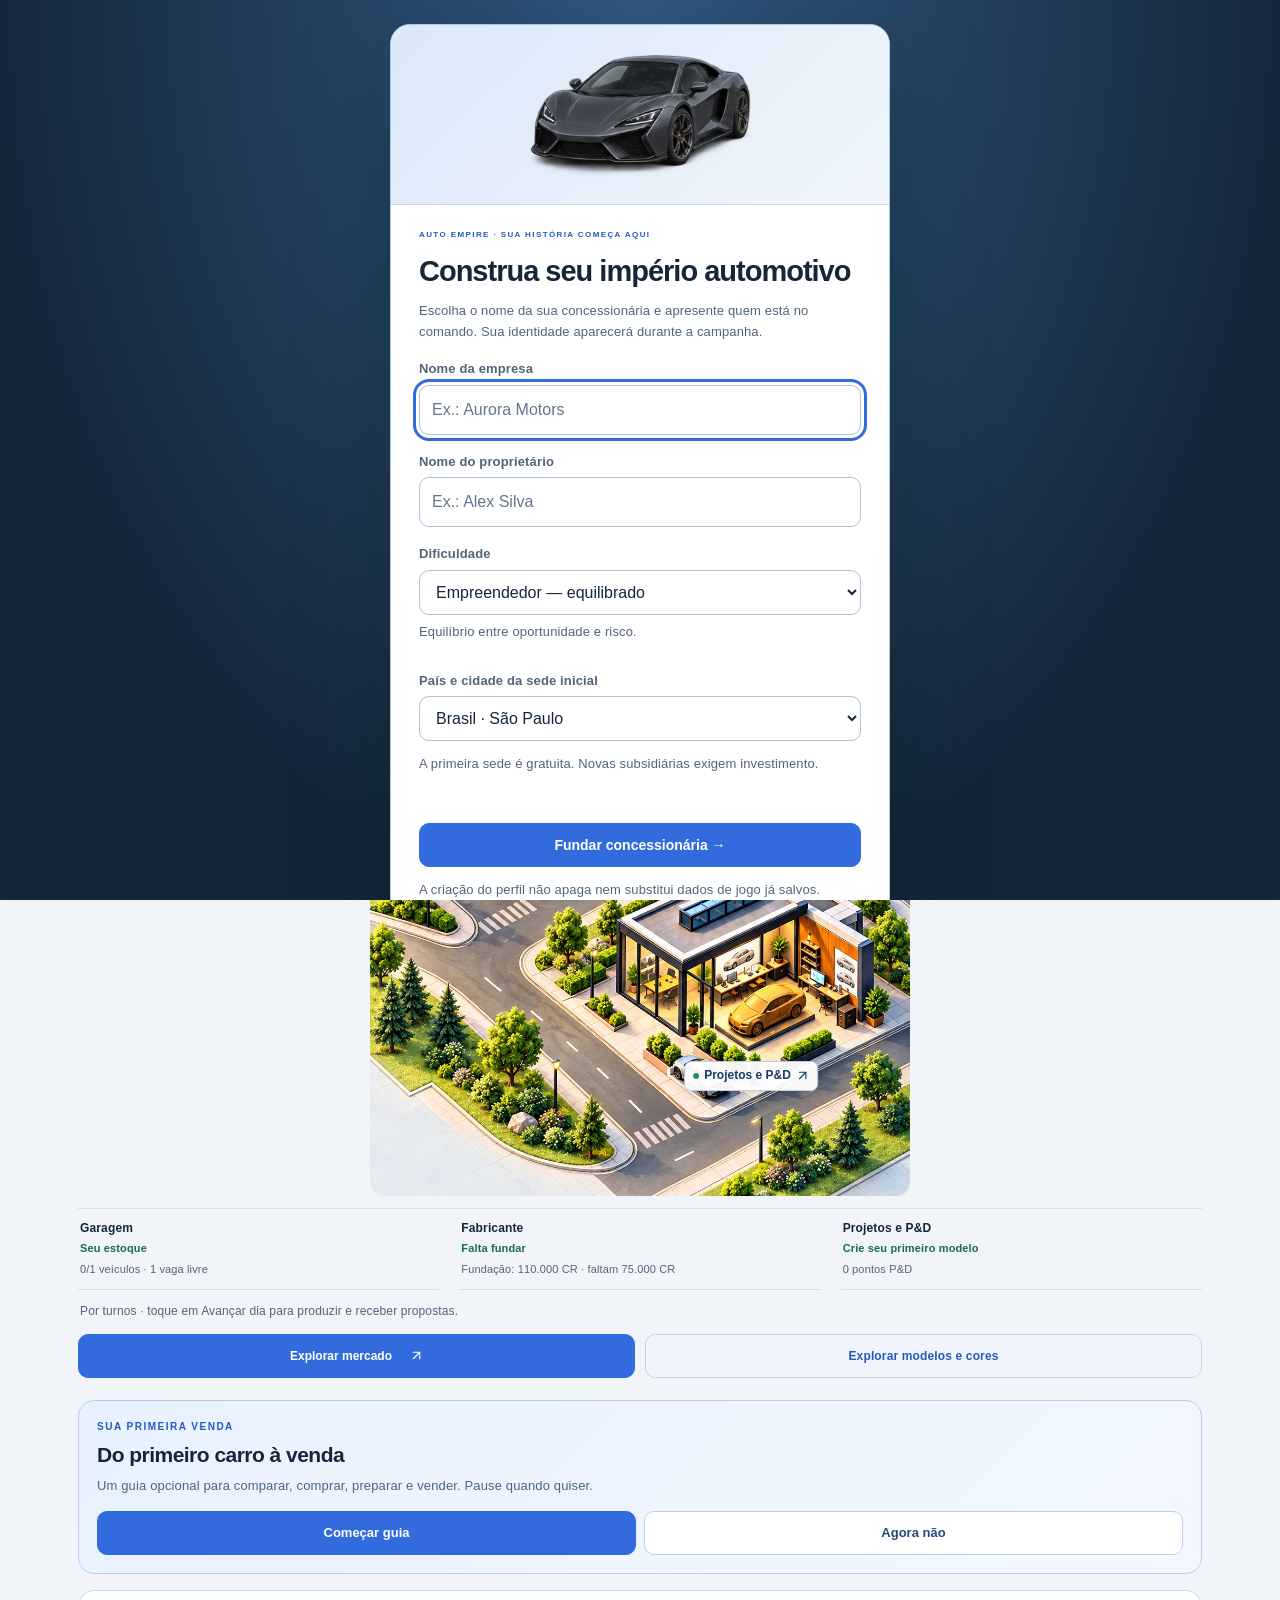
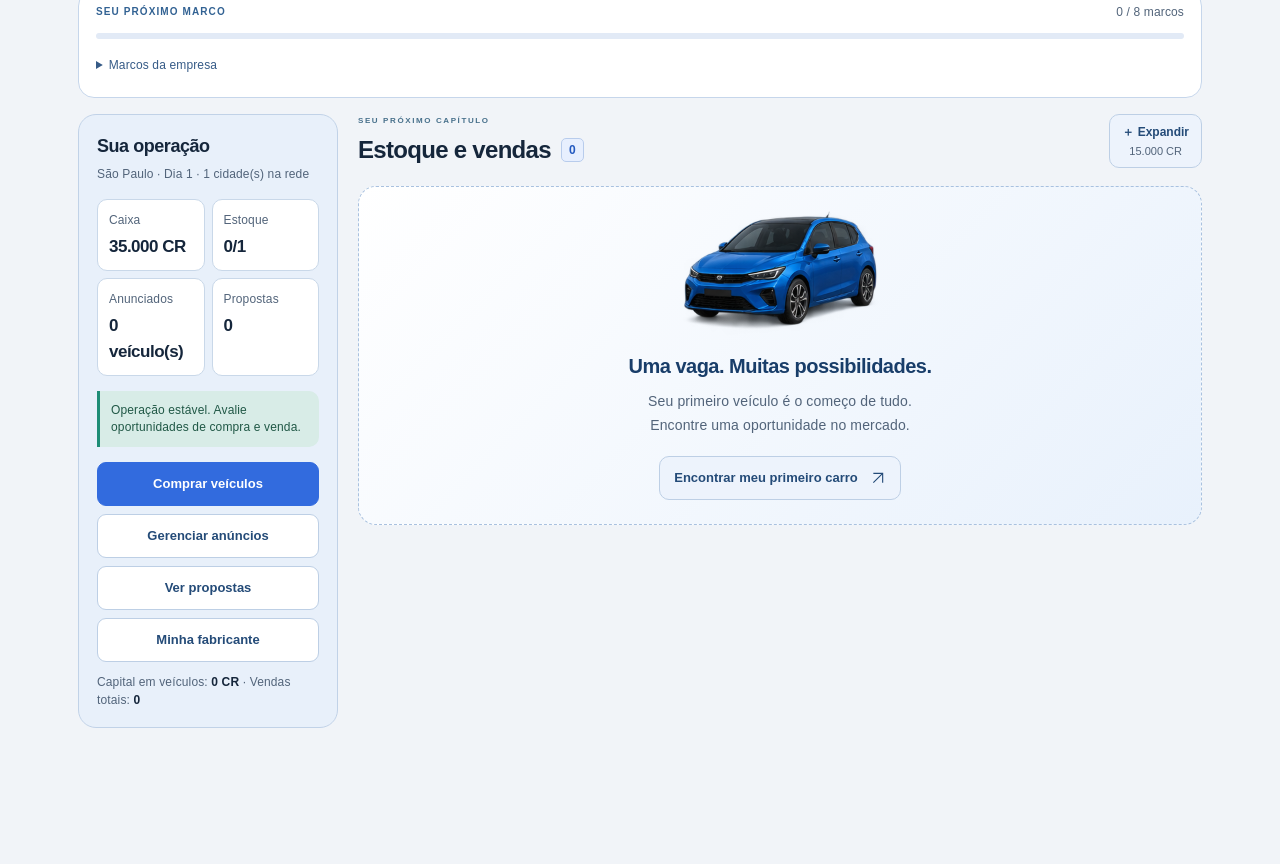
==== commit 0a41f38c: "style: redesign auction with charcoal surfaces and warm gold contrast" ====
--- a/preview/index.html
+++ b/preview/index.html
@@ -1,8 +1,8 @@
-<!doctype html><html lang="pt-BR"><head><meta charset="utf-8"><meta name="viewport" content="width=device-width,initial-scale=1,viewport-fit=cover"><meta name="theme-color" content="#15263b"><meta name="ae-release" content="motor-district-15002"><meta name="apple-mobile-web-app-capable" content="yes"><meta name="apple-mobile-web-app-status-bar-style" content="black-translucent"><meta name="apple-mobile-web-app-title" content="Auto Empire"><link rel="manifest" href="../manifest.webmanifest"><link rel="apple-touch-icon" href="../icon-192.png"><title>Auto Empire Tycoon — Motor District</title><style>
+<!doctype html><html lang="pt-BR"><head><meta charset="utf-8"><meta name="viewport" content="width=device-width,initial-scale=1,viewport-fit=cover"><meta name="theme-color" content="#15263b"><meta name="ae-release" content="motor-district-15001"><meta name="apple-mobile-web-app-capable" content="yes"><meta name="apple-mobile-web-app-status-bar-style" content="black-translucent"><meta name="apple-mobile-web-app-title" content="Auto Empire"><link rel="manifest" href="../manifest.webmanifest"><link rel="apple-touch-icon" href="../icon-192.png"><title>Auto Empire Tycoon — Motor District</title><style>
 :root{--bg:#0c121a;--panel:#18232e;--panel2:#22313d;--line:#344554;--gold:#ffc348;--green:#68d9a2;--muted:#9caebb;--red:#ff8d8d}*{box-sizing:border-box}body{margin:0;background:radial-gradient(circle at 50% -15%,#26394a,#0c121a 62%);color:#edf4f6;font:14px -apple-system,BlinkMacSystemFont,system-ui,sans-serif}button,input{font:inherit}button{cursor:pointer;border:0;border-radius:9px;background:var(--gold);color:#17202a;padding:10px 13px;font-weight:800}button:disabled{opacity:.4;cursor:not-allowed}.ghost{background:#304150;color:#f4f8f9}.smallbtn{padding:7px 9px;font-size:12px}.shell{max-width:650px;margin:auto;min-height:100vh;padding-bottom:96px}.top{padding:16px 14px 12px;display:flex;align-items:center;justify-content:space-between;gap:10px}.logo{font-weight:1000;font-size:19px;letter-spacing:-.5px;line-height:1}.logo em{color:var(--gold);font-style:normal}.tag{font-size:9px;color:#d6e0e5;letter-spacing:2px;margin-top:4px}.day{font-weight:800;text-align:right}.tiny{font-size:11px;color:var(--muted)}.content{padding:0 12px}.panel{background:linear-gradient(150deg,#1d2b36,#15202a);border:1px solid var(--line);border-radius:14px;padding:13px;margin-bottom:11px;box-shadow:0 6px 20px #0002}.stats{display:grid;grid-template-columns:repeat(3,1fr);gap:8px}.stat{padding:11px 9px}.num{font-weight:900;font-size:17px;color:var(--gold);white-space:nowrap}.label{color:var(--muted);font-size:10px;text-transform:uppercase;letter-spacing:.6px;margin-bottom:5px}.green{color:var(--green)}.red{color:var(--red)}.scene-wrap{overflow:hidden;border-radius:13px;border:1px solid #4b6470;position:relative;background:#182a34}.scene-wrap canvas{display:block;width:100%;height:auto;image-rendering:pixelated}.scene-label{position:absolute;left:12px;top:12px;background:#101923dd;padding:8px 10px;border-radius:9px;font-weight:850;pointer-events:none}.scene-label small{display:block;color:#bdd0d7;font-weight:500}.clockbar{display:flex;align-items:center;justify-content:space-between;gap:6px}.speeds{display:flex;gap:5px;align-items:center}.speeds button.active{background:var(--gold);color:#16202a}.title{font-size:16px;font-weight:900;margin:14px 0 10px}.vehicle{display:flex;align-items:center;gap:12px}.carart{width:94px;min-width:94px;height:70px;border-radius:10px;background:linear-gradient(145deg,#344f5d,#1b2a35);display:flex;align-items:center;justify-content:center;position:relative;overflow:hidden}.carart:after{content:'';position:absolute;bottom:10px;width:60px;height:6px;border-radius:50%;background:#0006;filter:blur(3px)}.carart svg{width:88px;position:relative;z-index:1;filter:drop-shadow(2px 4px 0 #0005)}.vinfo{flex:1;min-width:0}.vname{font-size:15px;font-weight:900}.price{font-weight:900;font-size:18px;color:var(--gold)}.pill{display:inline-block;padding:3px 7px;background:#294237;color:#80e2ad;border-radius:5px;font-size:10px;font-weight:700}.actions{display:flex;gap:7px;flex-wrap:wrap;margin-top:11px}.actions button{flex:1}.muted{color:var(--muted)}.section-head{display:flex;align-items:center;justify-content:space-between;margin:12px 0}.empty{text-align:center;padding:24px;color:var(--muted)}.bottom{position:fixed;bottom:0;left:0;right:0;background:#101923f7;border-top:1px solid #344552;display:flex;justify-content:center;padding:9px max(8px,env(safe-area-inset-right)) calc(9px + env(safe-area-inset-bottom));z-index:4}.navinner{display:grid;grid-template-columns:repeat(4,1fr);width:min(650px,100%);gap:6px}.navinner button{background:transparent;color:#a4b8c4;padding:7px 4px;font-size:11px;display:flex;flex-direction:column;gap:3px;align-items:center}.navinner button b{font-size:20px}.navinner button.active{background:#34404a;color:var(--gold)}.hide{display:none!important}.modalbg{position:fixed;inset:0;background:#05090dcc;z-index:8;display:flex;align-items:center;justify-content:center;padding:14px}.modal{width:min(430px,100%);max-height:90vh;overflow:auto;background:#1a2833;border:1px solid #567080;border-radius:18px;padding:18px;box-shadow:0 20px 90px #0009}.modal h2{margin:0 0 10px}.modal input{background:#0e1720;color:white;border:1px solid #647985;border-radius:9px;padding:12px;width:100%;margin:7px 0}.flex{display:flex;align-items:center;justify-content:space-between;gap:9px}.divider{border-top:1px solid #344554;margin:12px 0}.log{font-size:12px;color:#bed0d9;padding:8px 0;border-bottom:1px solid #30404a}.toast{position:fixed;bottom:85px;left:50%;transform:translateX(-50%);z-index:12;background:#e5ad42;color:#18212a;padding:10px 15px;border-radius:9px;font-weight:800;max-width:90%;text-align:center;box-shadow:0 8px 28px #0008}.progress{height:8px;background:#0b151d;border-radius:9px;overflow:hidden;margin:6px 0}.progress i{display:block;height:100%;background:#69d8a1}.kv{display:flex;justify-content:space-between;padding:7px 0;border-bottom:1px solid #33434f}body:not(.ready) .shell{visibility:hidden}@media(min-width:700px){.scene-wrap canvas{max-height:400px;object-fit:cover}}
 </style><style>
 :root{--gold:#ffbd39;--panel:#172331}body{background:radial-gradient(ellipse at 50% -20%,#36536a,#0a111a 70%)}.panel{box-shadow:0 8px 28px #0004;border-color:#3b5060}.logo{font-size:21px;text-shadow:0 2px 1px #0008}.num{font-variant-numeric:tabular-nums}.scene-wrap{box-shadow:inset 0 0 0 2px #263b4c,0 10px 28px #0006}.carart{background:radial-gradient(circle at 50% 0%,#557386,#1c2c38)}.carart svg{image-rendering:pixelated}.pill.risk{background:#4b3532;color:#ffb1a0}.pill.good{background:#224c43;color:#90efc5}.extra{font-size:11px;color:#a9c4d0;margin-top:6px}.inspectbox{border:1px solid #52616b;background:#111e29;padding:10px;border-radius:10px;margin:10px 0}.buyer{background:#243744;padding:9px;border-radius:9px;margin:7px 0}.hint{color:#ffcf70;font-size:11px}.scene-label{border:1px solid #ffffff20;backdrop-filter:blur(4px)}button:focus-visible{outline:3px solid #fff;outline-offset:2px}
-</style><link rel="stylesheet" href="./css/visual-redesign.css?v=15002"><link rel="stylesheet" href="./css/vehicle-collection.css?v=15002"><link rel="stylesheet" href="./css/trade-summary.css?v=15002"><link rel="stylesheet" href="./css/first-sale-guide.css?v=15002"><link rel="stylesheet" href="./css/motor-district-next.css?v=15002"><link rel="stylesheet" href="./css/operations-map.css?v=15002"><style id="ae-turn-based-styles">
+</style><link rel="stylesheet" href="./css/visual-redesign.css?v=15001"><link rel="stylesheet" href="./css/vehicle-collection.css?v=15001"><link rel="stylesheet" href="./css/trade-summary.css?v=15001"><link rel="stylesheet" href="./css/first-sale-guide.css?v=15001"><link rel="stylesheet" href="./css/motor-district-next.css?v=15001"><link rel="stylesheet" href="./css/operations-map.css?v=15001"><style id="ae-turn-based-styles">
 /* Turn-only interface, safe areas and fixed navigation */
 body{overflow-x:hidden}
 #ae-end-day{max-width:calc(100vw - 24px);white-space:nowrap}
@@ -80,7 +80,7 @@
 .shell{padding-bottom:calc(var(--ae-bottom-nav-height) + 82px)!important}
 @media(max-width:360px){#ae-end-day{font-size:13px;padding:12px 14px;min-height:48px}}
 
-</style><link rel="stylesheet" href="./css/subsidiaries.css?v=15002"><link rel="stylesheet" href="./css/game-menu.css?v=15002"><link rel="stylesheet" href="./css/quick-navigation.css?v=15002"><link rel="stylesheet" href="./css/vehicle-framing.css?v=15002"></head><body><div class="shell"><header class="top"><div><div class="logo">AUTO <em>EMPIRE</em></div><div class="tag">TYCOON · ALPHA 0.7 · PRÉVIA</div></div><div class="day"><span id="day"></span></div></header><main class="content"><div class="stats"><div class="panel stat"><div class="label">Caixa</div><div class="num" id="cash"></div></div><div class="panel stat"><div class="label">Patrimônio</div><div class="num" id="worth"></div></div><div class="panel stat"><div class="label">Reputação</div><div class="num" id="rep"></div></div></div><button id="ae-end-day" type="button" onclick="advanceDay()" aria-label="Passar para o próximo dia">Avançar dia <span id="ae-next-day-label">→</span></button><div id="garage"><div class="scene-wrap"><canvas id="scene" width="384" height="250" aria-label="Garagem isométrica em pixel art"></canvas><div class="scene-label">GARAGEM SÃO PAULO <small id="occupancy"></small></div></div><div class="section-head"><div class="title">Meu estoque</div><button class="ghost smallbtn" onclick="expand()">＋ Expandir · 15.000 CR</button></div><div id="stock"></div></div><div id="market" class="hide"><div class="section-head"><div class="title">🚗 Mercado de São Paulo</div><button class="ghost smallbtn" onclick="refreshPaid()">↻ Novos anúncios</button></div><p class="tiny">Preços e condições variam. Negocie e procure margem após os reparos.</p><div id="listings"></div></div><div id="reports" class="hide"><div class="title">📊 Relatórios</div><div class="panel" id="summary"></div><div class="title">Últimas transações</div><div class="panel" id="ledger"></div></div><div id="events" class="hide"><div class="title">📋 Central de eventos</div><div class="panel" id="log"></div><div class="actions"><button class="ghost" onclick="save();toast('Campanha salva!')">💾 Salvar</button><button class="ghost" onclick="newGame()">↻ Nova campanha</button></div><p class="tiny">Salvamento automático neste navegador. Não avança enquanto o jogo estiver fechado.</p></div></main></div><nav class="bottom"><div class="navinner"><button data-tab="garage" onclick="show('garage')"><b>🏠</b>Garagem</button><button data-tab="market" onclick="show('market')"><b>🚙</b>Mercado</button><button data-tab="reports" onclick="show('reports')"><b>📊</b>Finanças</button><button data-tab="events" onclick="show('events')"><b>🔔</b>Eventos</button></div></nav><div id="modal" class="modalbg hide"><div class="modal" id="modalbody"></div></div><div id="toast" class="toast hide"></div><script>
+</style><link rel="stylesheet" href="./css/subsidiaries.css?v=15001"><link rel="stylesheet" href="./css/game-menu.css?v=15001"><link rel="stylesheet" href="./css/quick-navigation.css?v=15001"><link rel="stylesheet" href="./css/vehicle-framing.css?v=15001"></head><body><div class="shell"><header class="top"><div><div class="logo">AUTO <em>EMPIRE</em></div><div class="tag">TYCOON · ALPHA 0.7 · PRÉVIA</div></div><div class="day"><span id="day"></span></div></header><main class="content"><div class="stats"><div class="panel stat"><div class="label">Caixa</div><div class="num" id="cash"></div></div><div class="panel stat"><div class="label">Patrimônio</div><div class="num" id="worth"></div></div><div class="panel stat"><div class="label">Reputação</div><div class="num" id="rep"></div></div></div><button id="ae-end-day" type="button" onclick="advanceDay()" aria-label="Passar para o próximo dia">Avançar dia <span id="ae-next-day-label">→</span></button><div id="garage"><div class="scene-wrap"><canvas id="scene" width="384" height="250" aria-label="Garagem isométrica em pixel art"></canvas><div class="scene-label">GARAGEM SÃO PAULO <small id="occupancy"></small></div></div><div class="section-head"><div class="title">Meu estoque</div><button class="ghost smallbtn" onclick="expand()">＋ Expandir · 15.000 CR</button></div><div id="stock"></div></div><div id="market" class="hide"><div class="section-head"><div class="title">🚗 Mercado de São Paulo</div><button class="ghost smallbtn" onclick="refreshPaid()">↻ Novos anúncios</button></div><p class="tiny">Preços e condições variam. Negocie e procure margem após os reparos.</p><div id="listings"></div></div><div id="reports" class="hide"><div class="title">📊 Relatórios</div><div class="panel" id="summary"></div><div class="title">Últimas transações</div><div class="panel" id="ledger"></div></div><div id="events" class="hide"><div class="title">📋 Central de eventos</div><div class="panel" id="log"></div><div class="actions"><button class="ghost" onclick="save();toast('Campanha salva!')">💾 Salvar</button><button class="ghost" onclick="newGame()">↻ Nova campanha</button></div><p class="tiny">Salvamento automático neste navegador. Não avança enquanto o jogo estiver fechado.</p></div></main></div><nav class="bottom"><div class="navinner"><button data-tab="garage" onclick="show('garage')"><b>🏠</b>Garagem</button><button data-tab="market" onclick="show('market')"><b>🚙</b>Mercado</button><button data-tab="reports" onclick="show('reports')"><b>📊</b>Finanças</button><button data-tab="events" onclick="show('events')"><b>🔔</b>Eventos</button></div></nav><div id="modal" class="modalbg hide"><div class="modal" id="modalbody"></div></div><div id="toast" class="toast hide"></div><script>
 'use strict';const primaryCampaign=new URLSearchParams(location.search).get('campaign')==='main';const KEY=primaryCampaign?'autoempire_v02':'autoempire_preview_v06';const oldKey=primaryCampaign?'autoempire_v1':'autoempire_preview_legacy';const catalog=[['Velox City',17500,'#e7ebef','Hatch'],['Montara Cross',29000,'#cf544a','SUV'],['Aureon Sedan',22500,'#3c85a5','Sedã'],['Ravik Utility',34000,'#d5b66c','Picape'],['Nexo Compact',12500,'#5fbc8b','Compacto'],['Altis Sport',38500,'#c95c76','Esportivo'],['Orion P',30500,'#347ad1','Picape'],['Lynx Z4',19500,'#d5d6e3','Hatch']];let s,paused=true,speed=1,tab='garage',modalCar=null,lastTime=performance.now(),acc=0,scenePhase=0;const $=id=>document.getElementById(id),fmt=n=>Math.round(n).toLocaleString('pt-BR')+' CR',rand=(a,b)=>Math.floor(a+Math.random()*(b-a+1)),esc=t=>String(t).replace(/[&<>"']/g,c=>({'&':'&amp;','<':'&lt;','>':'&gt;','"':'&quot;',"'":'&#39;'}[c]));function seed(){s={version:2,cash:35000,day:1,minute:480,rep:50,slots:1,stock:[],market:[],ledger:[],logs:[],nextId:1,sales:0,profit:0};populate();note('Sua primeira garagem abriu em São Paulo. Boa sorte!');save()}function makeCar(){let m=catalog[rand(0,catalog.length-1)],year=rand(2013,2024),km=rand(22,185)*1000,condition=rand(47,94),value=Math.round(m[1]*(.7+(year-2013)*.045)*(1-(km/1000000))),repair=Math.round((100-condition)*rand(26,61));return{id:s.nextId++,name:m[0],color:m[2],kind:m[3],year,km,condition,value,repair,ask:Math.round(value*rand(77,100)/100/100)*100,listed:false,price:0,days:0,interested:false,offers:[],spent:0}}function populate(){s.market=Array.from({length:6},makeCar)}function note(msg){s.logs.unshift('Dia '+s.day+' · '+msg);s.logs=s.logs.slice(0,40)}function entry(name,amount){s.ledger.unshift({day:s.day,name,amount});s.ledger=s.ledger.slice(0,100)}function save(){try{localStorage.setItem(KEY,JSON.stringify(s))}catch(e){}}function toast(t){let e=$('toast');e.textContent=t;e.classList.remove('hide');clearTimeout(toast.t);toast.t=setTimeout(()=>e.classList.add('hide'),2500)}function advanceDay(){if(!$('modal').classList.contains('hide')||document.querySelector('.modalbg:not(.hide):not(#modal),#ae-company-screen.is-open,dialog[open]'))return toast('Conclua ou feche a janela antes de avançar.');if(window.aeAdvancingDay||document.getElementById('ae-turn-overlay')?.hidden===false)return;window.aeAdvancingDay=true;try{paused=true;s.minute=480;const before={day:s.day,cash:s.cash,stock:s.stock.length,sales:s.sales,ledgerSnapshot:(s.ledger||[]).slice(),logsSnapshot:(s.logs||[]).slice()};tickDay();save();render();if(s.day!==before.day)window.AEDaySummary?.show(before);else toast('O dia não avançou. Verifique se a campanha está encerrada ou bloqueada.')}finally{window.aeAdvancingDay=false}}function setSpeed(v){paused=true;speed=1;render()}function toggle(){advanceDay()}function show(t){tab=t;render()}function newGame(){if(confirm('Apagar sua campanha e começar novamente?')){seed();paused=true;show('garage');toast('Nova campanha iniciada')}}function refreshPaid(){if(s.cash<100)return toast('Você precisa de 100 CR para pesquisar novos anúncios.');s.cash-=100;entry('Pesquisa de mercado',-100);populate();note('Mercado atualizado por 100 CR');save();render()}function buyDialog(id){let c=s.market.find(v=>v.id===id);if(!c)return;modalCar=id;paused=true;open(`<h2>🤝 Negociação</h2>${carRow(c)}<div class="divider"></div><p class="muted">O vendedor pede <b>${fmt(c.ask)}</b>. Faça uma contraproposta. A reserva do vendedor é desconhecida.</p><div class="tiny">Sua oferta (CR)</div><input id="bid" type="number" min="1" step="100" value="${Math.round(c.ask*.92/100)*100}"><div class="actions"><button onclick="submitBid()">Enviar oferta</button><button class="ghost" onclick="closeModal()">Cancelar</button></div><div class="tiny" id="negotiation-result"></div>`)}function submitBid(){let c=s.market.find(v=>v.id===modalCar);if(!c)return closeModal();let bid=Math.round(Number($('bid').value));if(!Number.isFinite(bid)||bid<=0)return toast('Oferta inválida');if(s.stock.length>=s.slots)return toast('Garagem cheia');if(bid>s.cash)return toast('Saldo insuficiente');if(c.reserve===undefined)c.reserve=Math.round(c.ask*rand(84,99)/100);c.attempts=(c.attempts||0)+1;if(bid<c.reserve){let counter=Math.round((c.reserve+Math.max(bid,c.ask*.92))/2/100)*100;note('Oferta recusada por '+c.name);$('negotiation-result').innerHTML=`<p class="red">Vendedor: “Não consigo por esse valor. Considere ${fmt(counter)}.”</p>`;if(c.attempts>=4){s.market=s.market.filter(v=>v.id!==c.id);closeModal();toast('Vendedor encerrou a negociação')}save();render();return}let paid=bid;s.cash-=paid;c.bought=paid;c.spent=0;c.listed=false;c.offers=[];s.stock.push(c);s.market=s.market.filter(v=>v.id!==c.id);entry('Compra · '+c.name,-paid);note('Comprou '+c.name+' por '+fmt(paid));save();closeModal();show('garage');toast('Carro adquirido!')}function repair(id){let c=s.stock.find(v=>v.id===id);if(!c)return;let cost=Math.max(250,Math.round(c.repair*.7));if(c.condition>=99)return toast('Veículo já está revisado');if(s.cash<cost)return toast('Caixa insuficiente');s.cash-=cost;c.spent+=cost;c.condition=Math.min(100,c.condition+rand(13,26));c.repair=Math.round(c.repair*.4);entry('Reparos · '+c.name,-cost);note('Revisão de '+c.name+' concluída');save();render();toast('Reparo realizado')}function listDialog(id){let c=s.stock.find(v=>v.id===id);if(!c)return;modalCar=id;open(`<h2>🏷️ Anunciar veículo</h2>${carRow(c)}<div class="divider"></div><div class="tiny">Preço pedido (CR)</div><input type="number" id="asking" min="1" step="100" value="${c.price||Math.round(c.value*(.75+c.condition/400)/100)*100}"><p class="tiny">Preços altos reduzem o interesse. Preços baixos podem acelerar a venda, mas diminuem a margem.</p><div class="actions"><button onclick="publish()">Publicar anúncio</button><button class="ghost" onclick="closeModal()">Cancelar</button></div>`)}function publish(){let c=s.stock.find(v=>v.id===modalCar);if(!c)return;let p=Math.round(Number($('asking').value));if(!Number.isFinite(p)||p<=0)return toast('Preço inválido');c.price=p;c.listed=true;c.days=0;c.offers=[];c.interested=false;note('Anúncio de '+c.name+' publicado por '+fmt(p));save();closeModal();render();toast('Anúncio publicado')}function offersDialog(id){let c=s.stock.find(v=>v.id===id);if(!c)return;modalCar=id;let offers=c.offers||[];open(`<h2>💬 Propostas recebidas</h2>${carRow(c)}<p class="tiny">Custo acumulado: ${fmt(c.bought+c.spent)} · Anúncio: ${fmt(c.price)}</p><div class="divider"></div>${offers.map((o,i)=>`<div class="panel"><div class="flex"><div><b>${esc(o.name)}</b><div class="price">${fmt(o.amount)}</div><div class="tiny">Margem antes de despesas: ${fmt(o.amount-c.bought-c.spent)}</div></div><button onclick="acceptOffer(${i})">Aceitar</button></div></div>`).join('')||'<p>Nenhuma proposta ativa.</p>'}<button class="ghost" onclick="closeModal()">Voltar</button>`)}function acceptOffer(i){let c=s.stock.find(v=>v.id===modalCar);if(!c||!c.offers[i])return;let o=c.offers[i];if(!Number.isFinite(Number(o.amount))||Number(o.amount)<=0)return toast('Proposta inválida');let profit=Number(o.amount)-(Number(c.bought)||0)-(Number(c.spent)||0);s.cash+=Number(o.amount);s.profit+=profit;s.sales++;s.rep=Math.min(100,s.rep+1);s.stock=s.stock.filter(v=>v.id!==c.id);entry('Venda · '+c.name,o.amount);note('Vendeu '+c.name+' por '+fmt(o.amount)+' (margem '+fmt(profit)+')');save();closeModal();render();toast('Venda concluída!')}function expand(){let cost=15001;if(s.cash<cost)return toast('Precisa de '+fmt(cost));if(!confirm('Expandir garagem em 2 vagas por 15.000 CR?'))return;s.cash-=cost;s.slots+=2;entry('Expansão da garagem',-cost);note('Garagem expandida para '+s.slots+' vagas');save();render();toast('Garagem ampliada!')}function tickDay(){s.day++;s.minute=480;if(s.day%3===0)populate();if(s.day%30===0){s.cash-=1200;entry('Aluguel mensal',-1200);note('Aluguel debitado: 1.200 CR')}for(let c of s.stock){if(!c.listed)continue;c.days++;let fair=c.value*(.70+c.condition/300),attraction=Math.max(.025,Math.min(.7,(.28+(fair-c.price)/Math.max(1,fair))*({casual:1.2,normal:1,hard:.78}[s.difficulty]||1)*(1+Math.min(5,Number(s.empire?.staff?.seller)||0)*.06)));if(Math.random()<attraction){let amount=Math.round(Math.min(c.price*1.03,fair)*(.87+Math.random()*.14)/100)*100;c.offers.push({name:['Alex Morgan','Sam Rivera','Jordan Lee','Taylor Brooks','Casey Novak'][rand(0,4)],amount});c.offers=c.offers.slice(-3);c.interested=true;note('Nova proposta para '+c.name+'!')}}save()}function carSvg(c){let color=c.color||'#4c99ce';return `<svg viewBox="0 0 112 75" aria-hidden="true"><path d="M11 42 L31 28 L74 24 L101 38 L103 55 L88 61 L22 61 L10 54Z" fill="${color}" stroke="#0d1720" stroke-width="3"/><path d="M35 30 L73 28 L87 40 L26 43Z" fill="#9bd3e0" stroke="#19333c" stroke-width="3"/><path d="M15 45 L99 44 L99 54 L13 54Z" fill="${color}" opacity=".85"/><path d="M25 55 L38 55 L38 65 L25 65Z M78 55 L91 55 L91 65 L78 65Z" fill="#121a21"/><path d="M14 48 L22 48 M94 48 L100 48" stroke="#ffe3a1" stroke-width="5"/><path d="M50 30 L51 43" stroke="#23414c" stroke-width="2"/></svg>`}function carRow(c){return `<div class="vehicle"><div class="carart">${carSvg(c)}</div><div class="vinfo"><div class="vname">${esc(c.name)}</div><div class="tiny">${c.year} · ${esc(c.kind)} · ${c.km.toLocaleString('pt-BR')} km</div><div class="tiny">Condição ${c.condition}% · Mercado ${fmt(c.value)}</div></div></div>`}function open(html){$('modalbody').innerHTML=html;$('modal').classList.remove('hide')}function closeModal(){$('modal').classList.add('hide');modalCar=null}function render(){if(!s)return;$('day').textContent='Dia '+s.day;$('cash').textContent=fmt(s.cash);$('worth').textContent=fmt(s.cash+s.stock.reduce((a,c)=>a+c.value*(.7+c.condition/300),0));$('rep').textContent=s.rep+'/100';document.querySelectorAll('[data-tab]').forEach(b=>b.classList.toggle('active',b.dataset.tab===tab));['garage','market','reports','events'].forEach(t=>$(t).classList.toggle('hide',t!==tab));$('occupancy').textContent=s.stock.length+' / '+s.slots+' vagas ocupadas';$('stock').innerHTML=s.stock.map(c=>`<div class="panel">${carRow(c)}<div class="divider"></div><div class="flex"><div><div class="tiny">Investido</div><b>${fmt(c.bought+c.spent)}</b></div><div style="text-align:right"><div class="tiny">${c.listed?'Anunciado':'Preço estimado'}</div><b class="green">${fmt(c.listed?c.price:c.value)}</b></div></div><div class="actions"><button class="ghost smallbtn" onclick="repair(${c.id})" ${c.condition>=99?'disabled':''}>🔧 Reparar ${fmt(Math.max(250,Math.round(c.repair*.7)))}</button><button class="smallbtn" onclick="listDialog(${c.id})">🏷 Anunciar</button>${c.offers.length?`<button class="smallbtn" onclick="offersDialog(${c.id})">💬 ${c.offers.length} proposta(s)</button>`:''}</div></div>`).join('')||'<div class="panel empty">🚘<h3>Sua garagem está vazia</h3>Encontre um carro no mercado e faça sua primeira negociação.<div class="actions"><button onclick="show(\'market\')">Explorar mercado →</button></div></div>';$('listings').innerHTML=s.market.map(c=>`<div class="panel">${carRow(c)}<div class="divider"></div><div class="flex"><div><div class="tiny">Preço pedido</div><div class="price">${fmt(c.ask)}</div><div class="tiny">Reparos estimados: ${fmt(c.repair)}</div></div><button onclick="buyDialog(${c.id})">Negociar</button></div></div>`).join('');$('summary').innerHTML=`<div class="kv"><span>Caixa</span><b>${fmt(s.cash)}</b></div><div class="kv"><span>Estoque</span><b>${s.stock.length} veículos</b></div><div class="kv"><span>Vagas</span><b>${s.slots}</b></div><div class="kv"><span>Vendas realizadas</span><b>${s.sales}</b></div><div class="kv"><span>Margem realizada (antes dos fixos)</span><b class="${s.profit>=0?'green':'red'}">${fmt(s.profit)}</b></div><div class="kv"><span>Aluguel / 30 dias</span><b>${fmt(({casual:700,normal:1200,hard:1900}[s.difficulty]||1200))}</b></div>`;$('ledger').innerHTML=s.ledger.length?s.ledger.slice(0,30).map(e=>`<div class="kv"><span class="tiny">Dia ${e.day} · ${esc(e.name)}</span><b class="${e.amount>=0?'green':'red'}">${e.amount>=0?'+':''}${fmt(e.amount)}</b></div>`).join(''):'<p class="muted">Sem movimentações ainda.</p>';$('log').innerHTML=s.logs.map(x=>`<div class="log">${esc(x)}</div>`).join('');drawScene()}function drawScene(){let canvas=$('scene');if(!canvas||getComputedStyle(canvas).display==='none'||getComputedStyle(canvas).visibility==='hidden')return;let ctx=canvas.getContext('2d');if(!ctx)return;ctx.imageSmoothingEnabled=false;let W=384,H=250;ctx.fillStyle='#658a9b';ctx.fillRect(0,0,W,H);ctx.fillStyle='#8eb6c4';ctx.fillRect(0,0,W,60);for(let i=0;i<15;i++){ctx.fillStyle=i%2?'#7da49b':'#73988e';ctx.fillRect((i*49)%384,56+(i*17)%110,45,48)}function poly(points,fill,stroke){ctx.beginPath();ctx.moveTo(...points[0]);points.slice(1).forEach(p=>ctx.lineTo(...p));ctx.closePath();ctx.fillStyle=fill;ctx.fill();if(stroke){ctx.strokeStyle=stroke;ctx.lineWidth=2;ctx.stroke()}}poly([[0,134],[197,39],[384,129],[187,232]],'#b6a995','#50616b');for(let y=0;y<7;y++)for(let x=0;x<9;x++){let px=23+x*43+(y%2)*4,py=128+y*13-x*8;if(px>12&&px<370&&py>50&&py<225){ctx.fillStyle=(x+y)%2?'#a9a393':'#c1b39a';ctx.fillRect(px,py,14,3)}}poly([[14,93],[112,46],[194,82],[96,132]],'#293b43','#1c2930');poly([[14,93],[96,132],[96,174],[14,133]],'#d4a86d','#3c3e3c');poly([[96,132],[194,82],[194,127],[96,174]],'#8e725a','#3c3e3c');poly([[11,90],[111,38],[201,81],[96,135]],'#36434b','#1e2932');poly([[108,140],[155,117],[155,146],[108,170]],'#183b4c','#192a30');poly([[32,111],[78,89],[78,117],[32,139]],'#8ed2e5','#355361');ctx.fillStyle='#f6c44c';ctx.fillRect(34,91,71,9);ctx.fillStyle='#17232c';ctx.font='bold 9px monospace';ctx.fillText('AUTO EMPIRE',36,99);let spots=Math.min(s.slots,6);for(let i=0;i<spots;i++){let x=165+(i%3)*56,y=130+Math.floor(i/3)*37+(i%3)*-16;poly([[x,y],[x+35,y-16],[x+62,y-2],[x+26,y+15]],'#d5cbb4','#819188');if(s.stock[i])drawCar(x+8,y-5,s.stock[i].color)}for(let i=0;i<7;i++){let x=(i*79+19)%384,y=195+(i%3)*17;ctx.fillStyle='#315d43';ctx.fillRect(x,y,5,16);ctx.fillStyle='#3f8557';ctx.fillRect(x-8,y-9,20,14);ctx.fillStyle='#56a368';ctx.fillRect(x-4,y-16,12,12)}ctx.fillStyle='#172530';ctx.fillRect(0,239,384,11);function drawCar(x,y,color){poly([[x,y],[x+27,y-12],[x+48,y-2],[x+20,y+12]],'#182a34');poly([[x,y-7],[x+26,y-19],[x+47,y-8],[x+20,y+4]],color,'#1e2b36');poly([[x+10,y-12],[x+24,y-19],[x+36,y-12],[x+20,y-5]],'#b3dce4','#31515c');ctx.fillStyle='#141b20';ctx.fillRect(x+4,y+3,7,6);ctx.fillRect(x+31,y-1,7,6);ctx.fillStyle='#f6d89d';ctx.fillRect(x+40,y-8,5,3)}}/* Turn-based: no continuous animation loop. */try{s=JSON.parse(localStorage.getItem(KEY))}catch(e){}const campaignLoaded=!!s&&s.version===2;if(!s||s.version!==2)seed();render();document.body.classList.add('ready');document.addEventListener('visibilitychange',()=>{if(document.hidden){paused=true;save()}else{lastTime=performance.now();render()}});window.addEventListener('pagehide',()=>{paused=true;save()});/* No timer: simulation advances only through advanceDay(). */
 </script><script>
 // Alpha 0.3 gameplay upgrade: maintains backwards-compatible v0.2 save data.
@@ -131,7 +131,7 @@
 for(let c of [...s.stock,...s.market]){if(c.fault===undefined)c.fault=null;if(c.inspected===undefined)c.inspected=false;if(c.faultRevealed===undefined)c.faultRevealed=false;if(c.faultFixed===undefined)c.faultFixed=false}
 render();
 </script><script>if ("serviceWorker" in navigator && location.protocol === "https:") { window.addEventListener("load",()=>Promise.resolve().catch(()=>{})); }</script>
-<script src="./js/save-backups.js?v=15002"></script>
+<script src="./js/save-backups.js?v=15001"></script>
 <script id="alpha06-consolidation">
 (function(){
   'use strict';
@@ -497,7 +497,7 @@
 const banner=document.getElementById('ae-version');
 if(banner)banner.textContent='AUTO EMPIRE TYCOON · ALPHA 1.0.0 · BUILD 1000';
 const css=document.createElement('style');
-css.textContent='.scene-wrap{background:#101f2a;border:2px solid #567788;border-radius:13px;overflow:hidden;box-shadow:0 12px 30px #0006}#scene{display:block;width:100%;height:auto;image-rendering:pixelated;touch-action:manipulation}#ae-auction,#ae-rivals{margin:12px 0}#ae-auction .kv,#ae-rivals .kv{padding:7px 0}#ae-auction button{width:100%;margin-top:9px}';
+css.textContent='.scene-wrap{background:#101f2a;border:2px solid #567788;border-radius:13px;overflow:hidden;box-shadow:0 12px 30px #0006}#scene{display:block;width:100%;height:auto;image-rendering:pixelated;touch-action:manipulation}#ae-auction,#ae-rivals{margin:12px 0}#ae-auction{background:#171d26;color:#f2eee5;border:1px solid #77654a;border-radius:14px;padding:16px;box-shadow:0 8px 22px #0003}#ae-auction .ae-auction-head{display:flex;align-items:center;justify-content:space-between;gap:10px;margin-bottom:12px}#ae-auction .ae-auction-title{font-size:15px;font-weight:800;color:#f1d59e}#ae-auction .ae-auction-tag{font-size:10px;letter-spacing:.08em;text-transform:uppercase;background:#413626;color:#f4d9a6;border:1px solid #786342;padding:5px 8px;border-radius:20px}#ae-auction .ae-auction-lot{background:#252932;border:1px solid #454b55;border-radius:11px;padding:13px;margin:12px 0}#ae-auction .ae-auction-model{font-size:14px;font-weight:750;color:#fff}#ae-auction .ae-auction-kind{font-size:11px;color:#c7c5bf;margin-top:4px}#ae-auction .ae-auction-price{font-size:23px;font-weight:850;color:#f4d396;margin:10px 0 4px;font-variant-numeric:tabular-nums}#ae-auction .ae-auction-meta{font-size:11px;color:#c5c8ce;line-height:1.6}#ae-auction .ae-auction-status{font-size:12px;color:#e6d6b4;margin:10px 0}#ae-auction button[data-ae-bid]{width:100%;min-height:48px;margin-top:10px;background:#b88a45;border:1px solid #e1b76f;color:#171b20;border-radius:10px;font-weight:800}#ae-auction button[data-ae-bid]:disabled{background:#494c50;border-color:#5b5e62;color:#d2d3d5;opacity:1}#ae-rivals .kv{padding:7px 0}@media(max-width:390px){#ae-auction{padding:12px}#ae-auction .ae-auction-head{align-items:flex-start}#ae-auction .ae-auction-price{font-size:21px}}';
 document.head.appendChild(css);
 const canvas=document.getElementById('scene'),market=document.getElementById('market'),reports=document.getElementById('reports');
 function polygon(ctx,pts,color){ctx.fillStyle=color;ctx.beginPath();ctx.moveTo(pts[0][0],pts[0][1]);for(let i=1;i<pts.length;i++)ctx.lineTo(pts[i][0],pts[i][1]);ctx.closePath();ctx.fill()}
@@ -570,8 +570,8 @@
 (window.aeUiRefreshers||(window.aeUiRefreshers=[])).push(update);
 function update(){
  const o=auctionOffer();
- auction.innerHTML='<b>🔨 Leilão regional</b><p class="tiny">Um único veículo por lote. A oferta gira a cada dois dias e depende de uma vaga livre.</p>'+
- (o?'<div class="kv"><span>'+esc(o.car.name)+' · '+esc(o.car.kind)+'</span><b>'+fmt(o.price)+'</b></div><div class="tiny">Referência de mercado: '+fmt(o.car.ask)+' · Próximo lote no dia '+((o.window+1)*2)+'</div><p id="ae-auction-status" class="tiny">'+(o.purchased?'Lote arrematado. Aguarde a próxima oferta.':'Lote disponível · 1 veículo')+'</p><button data-ae-bid="'+esc(o.id)+'" type="button"'+(o.purchased?' disabled':'')+'>'+(o.purchased?'Lote arrematado':'Arrematar por '+fmt(o.price))+'</button>':'<p id="ae-auction-status" class="tiny">Nenhuma oportunidade disponível.</p>');
+ auction.innerHTML='<div class="ae-auction-head"><span class="ae-auction-title">Leilão regional</span><span class="ae-auction-tag">Lote único</span></div><p class="ae-auction-meta">Uma oferta a cada dois dias de jogo. É necessária uma vaga livre na garagem.</p>'+
+ (o?'<div class="ae-auction-lot"><div class="ae-auction-model">'+esc(o.car.name)+'</div><div class="ae-auction-kind">'+esc(o.car.kind)+'</div><div class="ae-auction-price">'+fmt(o.price)+'</div><div class="ae-auction-meta">Valor de referência: '+fmt(o.car.ask)+' · Próximo lote no dia '+((o.window+1)*2)+'</div></div><p id="ae-auction-status" class="ae-auction-status">'+(o.purchased?'Arrematado · aguarde a próxima oferta':'Disponível · 1 veículo')+'</p><button data-ae-bid="'+esc(o.id)+'" type="button"'+(o.purchased?' disabled':'')+'>'+(o.purchased?'Lote arrematado':'Arrematar por '+fmt(o.price))+'</button>':'<p id="ae-auction-status" class="ae-auction-status">Nenhuma oportunidade disponível.</p>');
  const rivalsData=[['Atlas Motors',1.08],['Norte Auto',.95],['Prime Select',1.16]];
  rivals.innerHTML='<b>🏁 Concorrência regional</b><p class="tiny">Índice fictício de preço pedido em relação ao valor estimado do mercado. Painel informativo nesta versão.</p>'+
  rivalsData.map(([name,m],i)=>'<div class="kv"><span>'+name+'</span><b>'+Math.round((m+Math.sin(s.day*.12+i)*.04)*100)+'%</b></div>').join('')+
@@ -1439,32 +1439,32 @@
 });
 if(typeof render==='function')render();
 })();
-</script><script src="./js/trade-math.js?v=15002"></script>
-<script id="alpha190-text-first" src="./js/text-management.js?v=15002"></script>
-<script src="./js/company-intro.js?v=15002"></script>
+</script><script src="./js/trade-math.js?v=15001"></script>
+<script id="alpha190-text-first" src="./js/text-management.js?v=15001"></script>
+<script src="./js/company-intro.js?v=15001"></script>
 
-<script src="./js/staff-system.js?v=15002"></script>
-<script src="./js/empire-systems.js?v=15002"></script>
-<script src="./js/quality-pack.js?v=15002"></script>
-<script src="./js/world-expansion.js?v=15002"></script>
-<script src="./js/global-economy.js?v=15002"></script>
-<script src="./js/operations-finance.js?v=15002"></script>
-<script src="./js/vehicle-design-studio.js?v=15002"></script>
-<script src="./js/iphone-experience.js?v=15002"></script>
-<script src="./js/iphone-dashboard.js?v=15002"></script>
-<script src="./js/iphone-command-center.js?v=15002"></script>
-<script src="./js/iphone-trading.js?v=15002"></script>
-<script src="./js/iphone-negotiation.js?v=15002"></script>
-<script src="./js/negotiation-depth.js?v=15002"></script>
-<script src="./js/buyer-intelligence.js?v=15002"></script>
-<script src="./js/corporate-banking.js?v=15002"></script>
+<script src="./js/staff-system.js?v=15001"></script>
+<script src="./js/empire-systems.js?v=15001"></script>
+<script src="./js/quality-pack.js?v=15001"></script>
+<script src="./js/world-expansion.js?v=15001"></script>
+<script src="./js/global-economy.js?v=15001"></script>
+<script src="./js/operations-finance.js?v=15001"></script>
+<script src="./js/vehicle-design-studio.js?v=15001"></script>
+<script src="./js/iphone-experience.js?v=15001"></script>
+<script src="./js/iphone-dashboard.js?v=15001"></script>
+<script src="./js/iphone-command-center.js?v=15001"></script>
+<script src="./js/iphone-trading.js?v=15001"></script>
+<script src="./js/iphone-negotiation.js?v=15001"></script>
+<script src="./js/negotiation-depth.js?v=15001"></script>
+<script src="./js/buyer-intelligence.js?v=15001"></script>
+<script src="./js/corporate-banking.js?v=15001"></script>
 
-<script src="./js/icon-design-system.js?v=15002"></script>
-<script src="./js/cohesive-layout.js?v=15002"></script>
-<script src="./js/management-navigation.js?v=15002"></script>
-<script src="./js/iphone-workspace.js?v=15002"></script>
-<script src="./js/trading-flow.js?v=15002"></script>
-<script src="./js/iphone-dialog-accessibility.js?v=15002"></script><script src="./js/factory-planning.js?v=15002"></script><script src="./js/manufacturer-rivals.js?v=15002"></script><script src="./js/vehicle-sprites.js?v=15002"></script><script src="./js/brand-growth.js?v=15002"></script><script src="./js/quality-recalls.js?v=15002"></script><script src="./js/industrial-network.js?v=15002"></script><script src="./js/industrial-dashboard.js?v=15002"></script><script src="./js/plant-profitability.js?v=15002"></script><script src="./js/fleet-variety.js?v=15002"></script><script src="./js/dealer-progression.js?v=15002"></script><script src="./js/market-dynamics.js?v=15002"></script><script src="./js/negotiation-upgrade.js?v=15002"></script><script src="./js/production-orders.js?v=15002"></script><script src="./js/industrial-planning.js?v=15002"></script><script src="./js/production-intelligence.js?v=15002"></script><script src="./js/industrial-cost-control.js?v=15002"></script><script src="./js/weekly-challenges.js?v=15002"></script><script src="./js/empire-levels.js?v=15002"></script><script src="./js/business-opportunities.js?v=15002"></script><script src="./js/market-rivals.js?v=15002"></script><script src="./js/rival-market-pressure.js?v=15002"></script><script src="./js/competitive-events.js?v=15002"></script><script src="./js/strategic-achievements.js?v=15002"></script><script src="./js/rare-opportunities.js?v=15002"></script><script src="./js/business-strategy.js?v=15002"></script><script src="./js/customer-loyalty.js?v=15002"></script><script src="./js/customer-referrals.js?v=15002"></script><script src="./js/mobile-management-hub.js?v=15002"></script><script src="./js/trading-quick-actions.js?v=15002"></script><script src="./js/vehicle-appearance.js?v=15002"></script><script src="./js/visual-redesign.js?v=15002"></script><script src="./js/operations-map.js?v=15002"></script><script src="./js/trade-summary.js?v=15002"></script><script src="./js/first-sale-guide.js?v=15002"></script><script src="./js/progression-board.js?v=15002"></script><script src="./js/vehicle-auctions.js?v=15002"></script><script src="./js/negotiation-rounds.js?v=15002"></script><script src="./js/buyer-negotiation-ai.js?v=15002"></script><script src="./js/brand-technology-tree.js?v=15002"></script><script src="./js/subsidiary-command-center.js?v=15002"></script><script src="./js/company-logo-founder.js?v=15002"></script><script src="./js/brand-identity-network.js?v=15002"></script><script src="./js/brand-vehicle-showroom.js?v=15002"></script><script src="./js/model-generations.js?v=15002"></script><script src="./js/model-market-intelligence.js?v=15002"></script><script src="./js/automotive-media.js?v=15002"></script><script src="./js/factory-workforce.js?v=15002"></script><script src="./js/factory-warehouse.js?v=15002"></script><script src="./js/day-turn-summary.js?v=15002"></script><script id="ae-turn-layout-fix">
+<script src="./js/icon-design-system.js?v=15001"></script>
+<script src="./js/cohesive-layout.js?v=15001"></script>
+<script src="./js/management-navigation.js?v=15001"></script>
+<script src="./js/iphone-workspace.js?v=15001"></script>
+<script src="./js/trading-flow.js?v=15001"></script>
+<script src="./js/iphone-dialog-accessibility.js?v=15001"></script><script src="./js/factory-planning.js?v=15001"></script><script src="./js/manufacturer-rivals.js?v=15001"></script><script src="./js/vehicle-sprites.js?v=15001"></script><script src="./js/brand-growth.js?v=15001"></script><script src="./js/quality-recalls.js?v=15001"></script><script src="./js/industrial-network.js?v=15001"></script><script src="./js/industrial-dashboard.js?v=15001"></script><script src="./js/plant-profitability.js?v=15001"></script><script src="./js/fleet-variety.js?v=15001"></script><script src="./js/dealer-progression.js?v=15001"></script><script src="./js/market-dynamics.js?v=15001"></script><script src="./js/negotiation-upgrade.js?v=15001"></script><script src="./js/production-orders.js?v=15001"></script><script src="./js/industrial-planning.js?v=15001"></script><script src="./js/production-intelligence.js?v=15001"></script><script src="./js/industrial-cost-control.js?v=15001"></script><script src="./js/weekly-challenges.js?v=15001"></script><script src="./js/empire-levels.js?v=15001"></script><script src="./js/business-opportunities.js?v=15001"></script><script src="./js/market-rivals.js?v=15001"></script><script src="./js/rival-market-pressure.js?v=15001"></script><script src="./js/competitive-events.js?v=15001"></script><script src="./js/strategic-achievements.js?v=15001"></script><script src="./js/rare-opportunities.js?v=15001"></script><script src="./js/business-strategy.js?v=15001"></script><script src="./js/customer-loyalty.js?v=15001"></script><script src="./js/customer-referrals.js?v=15001"></script><script src="./js/mobile-management-hub.js?v=15001"></script><script src="./js/trading-quick-actions.js?v=15001"></script><script src="./js/vehicle-appearance.js?v=15001"></script><script src="./js/visual-redesign.js?v=15001"></script><script src="./js/operations-map.js?v=15001"></script><script src="./js/trade-summary.js?v=15001"></script><script src="./js/first-sale-guide.js?v=15001"></script><script src="./js/progression-board.js?v=15001"></script><script src="./js/vehicle-auctions.js?v=15001"></script><script src="./js/negotiation-rounds.js?v=15001"></script><script src="./js/buyer-negotiation-ai.js?v=15001"></script><script src="./js/brand-technology-tree.js?v=15001"></script><script src="./js/subsidiary-command-center.js?v=15001"></script><script src="./js/company-logo-founder.js?v=15001"></script><script src="./js/brand-identity-network.js?v=15001"></script><script src="./js/brand-vehicle-showroom.js?v=15001"></script><script src="./js/model-generations.js?v=15001"></script><script src="./js/model-market-intelligence.js?v=15001"></script><script src="./js/automotive-media.js?v=15001"></script><script src="./js/factory-workforce.js?v=15001"></script><script src="./js/factory-warehouse.js?v=15001"></script><script src="./js/day-turn-summary.js?v=15001"></script><script id="ae-turn-layout-fix">
 (function(){
 'use strict';
 const nav=document.querySelector('nav.bottom');
@@ -1482,4 +1482,4 @@
 window.addEventListener('resize',sync,{passive:true});
 window.addEventListener('orientationchange',sync,{passive:true});
 })();
-</script><script src="./js/quick-navigation.js?v=15002"></script><script src="./js/game-menu.js?v=15002"></script><script src="./js/runtime-performance.js?v=15002"></script><script src="./js/pwa-updates.js?v=15002"></script><script id="ae-boot-ready">render();save();</script></body></html>
+</script><script src="./js/quick-navigation.js?v=15001"></script><script src="./js/game-menu.js?v=15001"></script><script src="./js/runtime-performance.js?v=15001"></script><script src="./js/pwa-updates.js?v=15001"></script><script id="ae-boot-ready">render();save();</script></body></html>
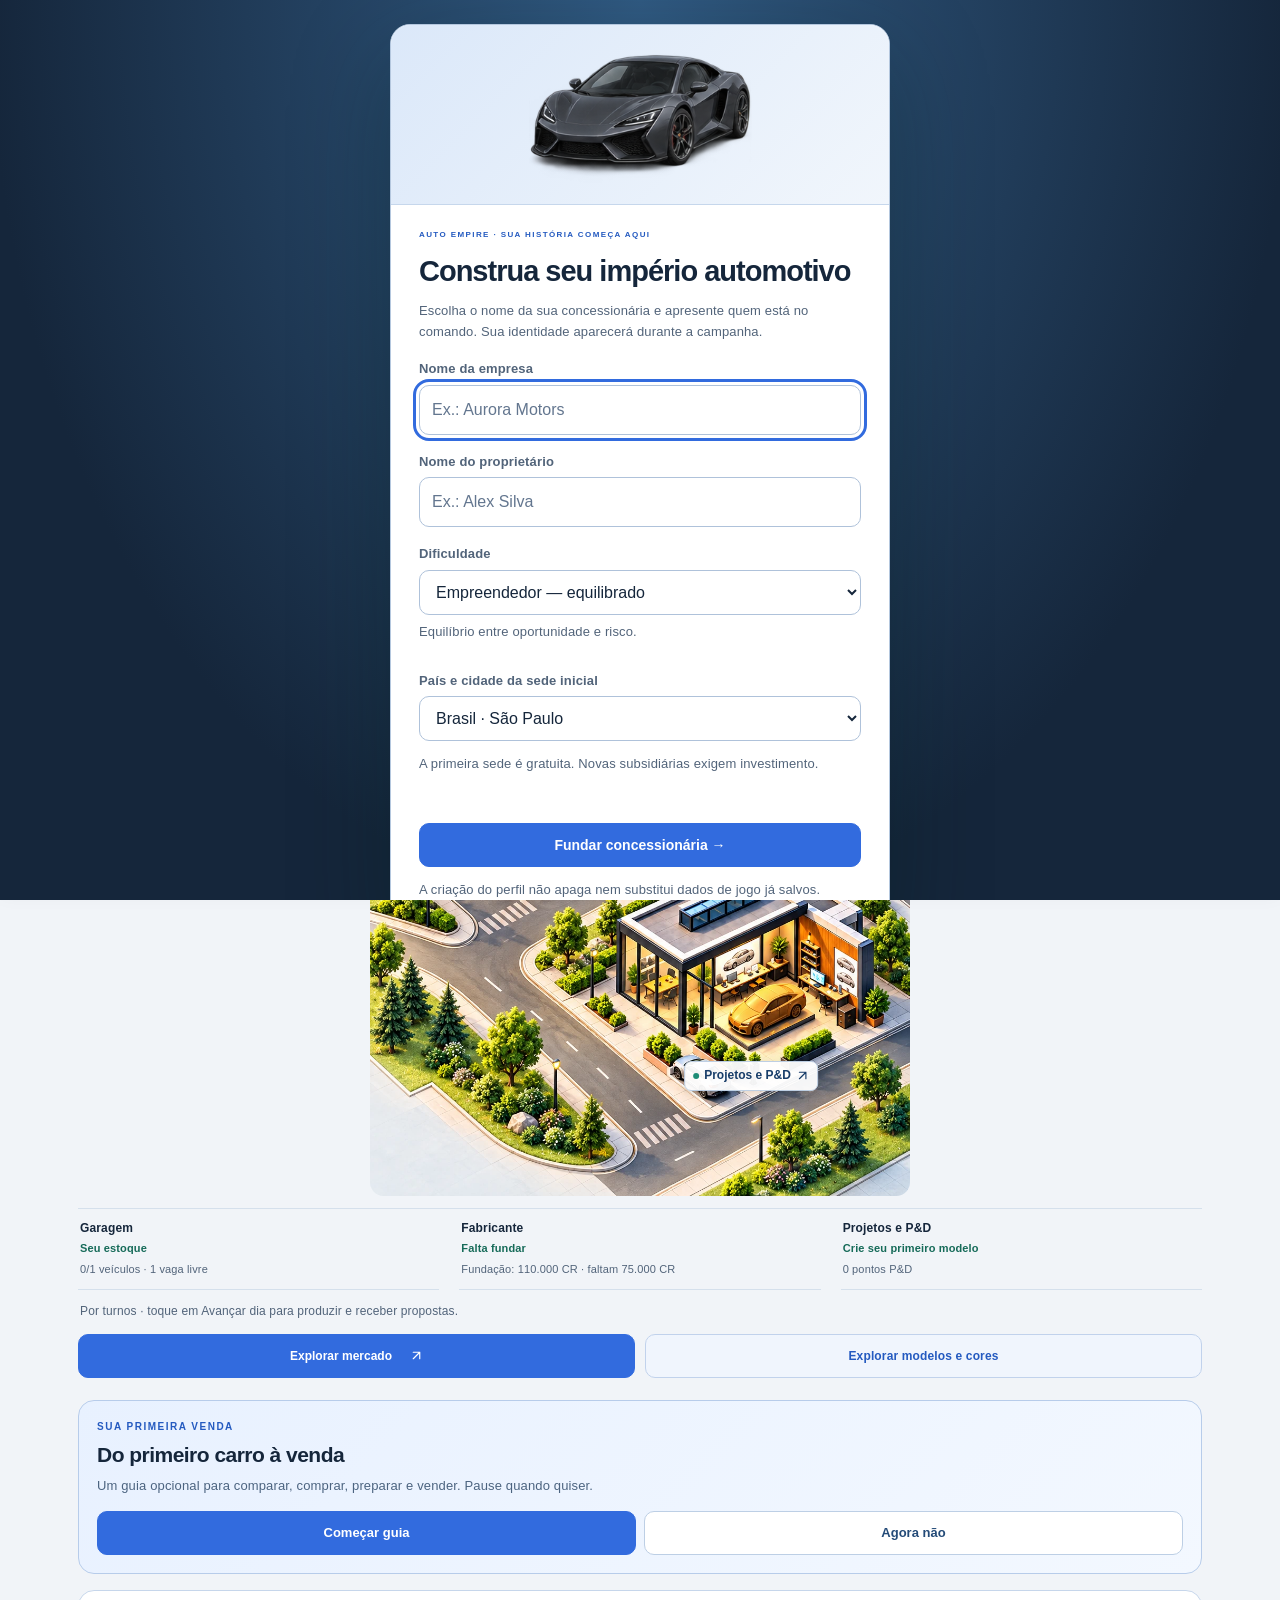
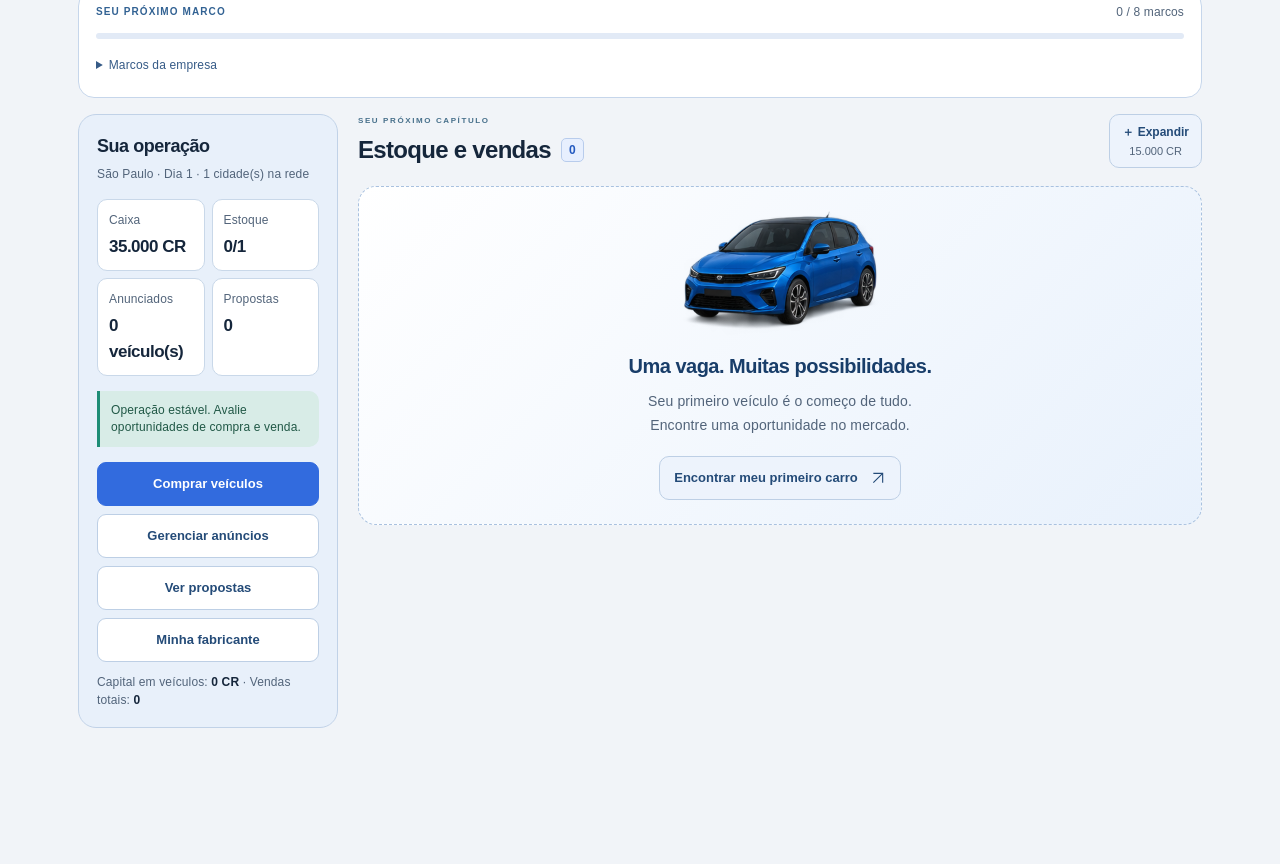
==== commit 7b33ecb5: "fix: validate auction inventory, cash and persisted lots before purchase" ====
--- a/preview/index.html
+++ b/preview/index.html
@@ -535,9 +535,10 @@
 function auctionOffer(){
  const window=Math.floor(s.day/2),existing=s.auctionLot;
  // Keep the same physical lot and quote through market refreshes and reloads.
- if(existing&&existing.window===window&&existing.id==='regional-'+window&&existing.car&&Number.isFinite(existing.price)&&existing.price>0)return existing;
+ if(existing&&existing.window===window&&existing.id==='regional-'+window&&existing.car&&typeof existing.car==='object'&&Number.isFinite(Number(existing.price))&&Number(existing.price)>0)return existing;
  const kind=['Hatch','SUV','Sedã','Picape','Compacto','Esportivo'][window%6];
- const sample=(s.market||[]).find(c=>c.kind===kind)||(s.market||[])[0];
+ const availableMarket=Array.isArray(s.market)?s.market.filter(c=>c&&typeof c==='object'&&Number.isFinite(Number(c.ask))&&Number(c.ask)>0):[];
+ const sample=availableMarket.find(c=>c.kind===kind)||availableMarket[0];
  if(!sample)return null;
  const price=Math.round(Number(sample.ask)*.83/100)*100;
  if(!Number.isFinite(price)||price<=0)return null;
@@ -554,9 +555,11 @@
  if(button.dataset.aeBid!==o.id){render();return toast('O lote mudou. Confira a nova oferta.');}
  if(o.purchased)return toast('Este lote já foi arrematado');
  if(s.empire?.economy?.bankrupt)return toast('Campanha encerrada por falência');
+ if(!Array.isArray(s.stock)||!Number.isFinite(Number(s.cash))||!Number.isFinite(Number(s.slots)))return toast('Dados da campanha indisponíveis');
  if(s.stock.length>=s.slots)return toast('Garagem lotada');
  const reserved=s.empire?.economy?.factory?.queue;
  if(s.stock.length+(Array.isArray(reserved)?reserved.length:0)>=s.slots)return toast('Vagas reservadas para a produção');
+ if(!Number.isFinite(Number(o.price))||Number(o.price)<=0||!o.car||typeof o.car!=='object')return toast('Lote inválido');
  if(s.cash<o.price)return toast('Caixa insuficiente');
  const c={...o.car,id:s.nextId++,bought:o.price,spent:0,listed:false,price:0,days:0,interested:false,offers:[]};
  o.purchased=true;o.purchaseCarId=c.id;o.purchasedDay=s.day;button.disabled=true;
